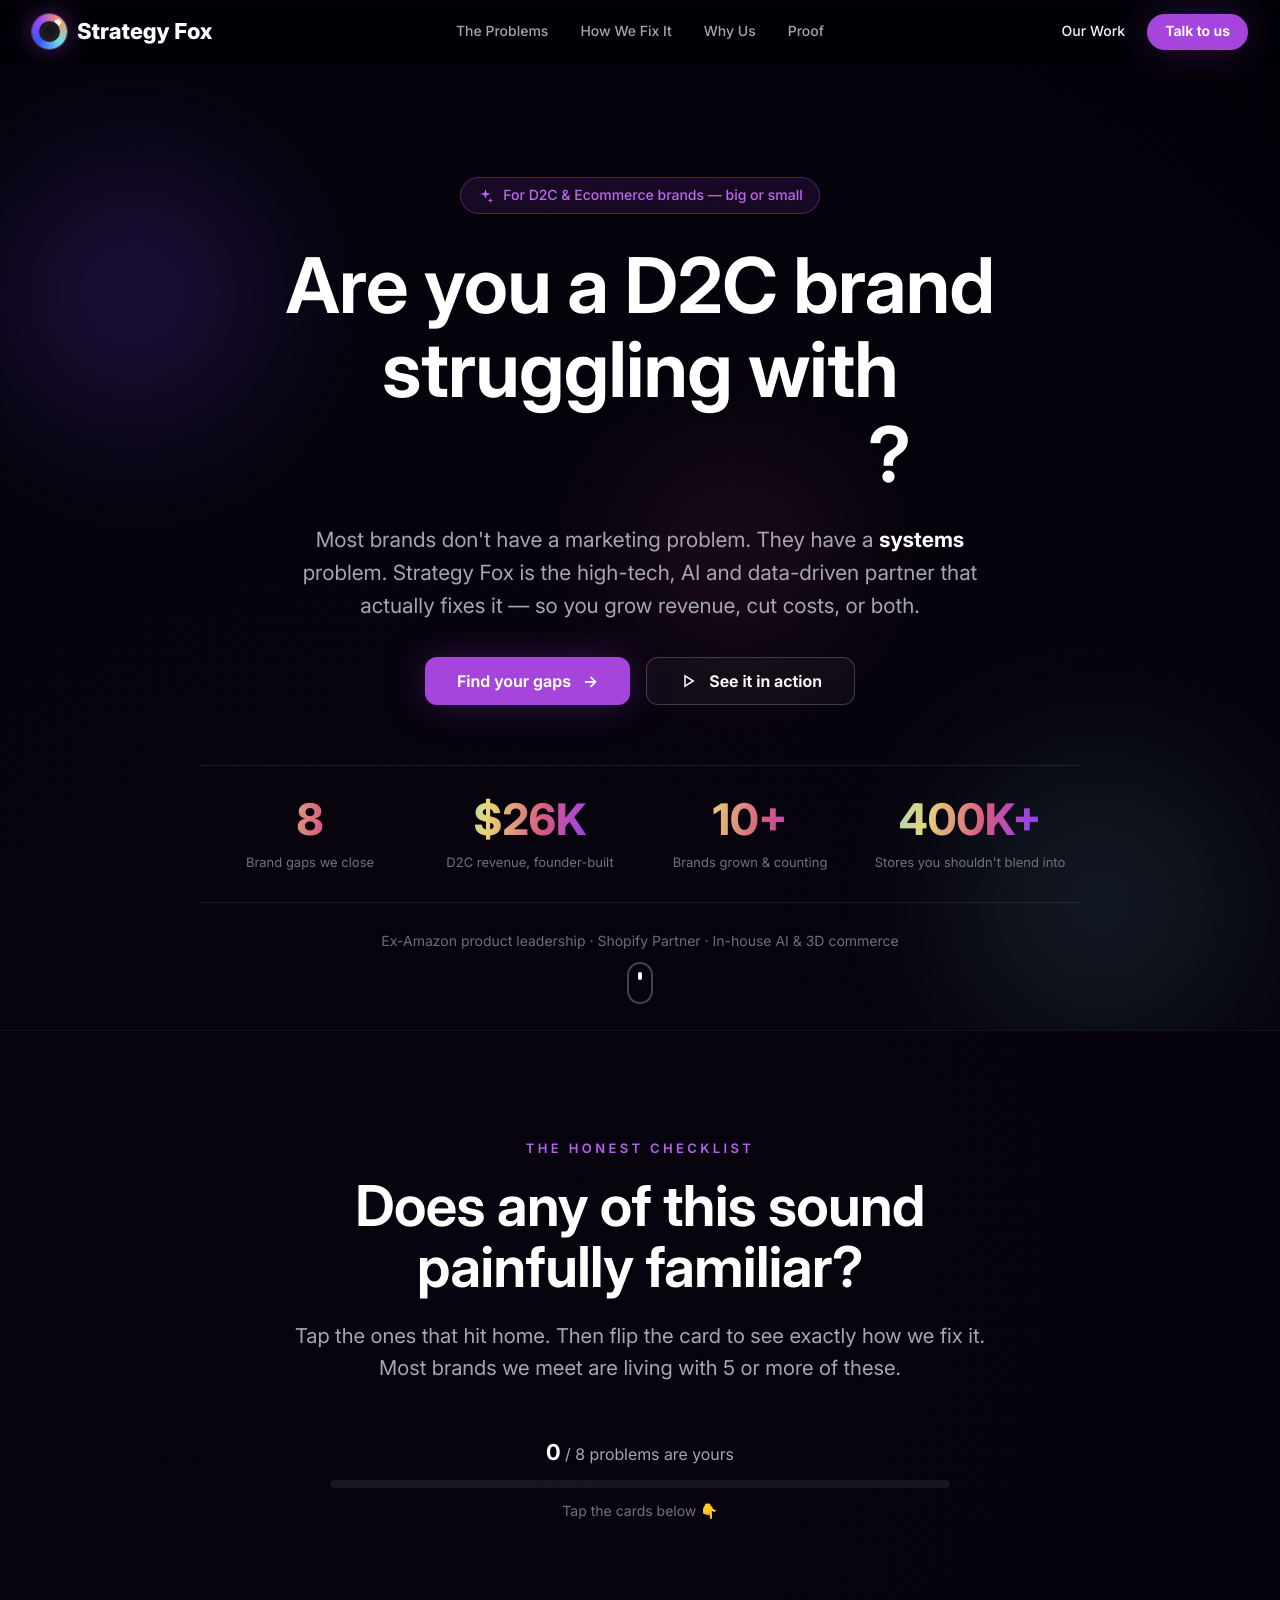
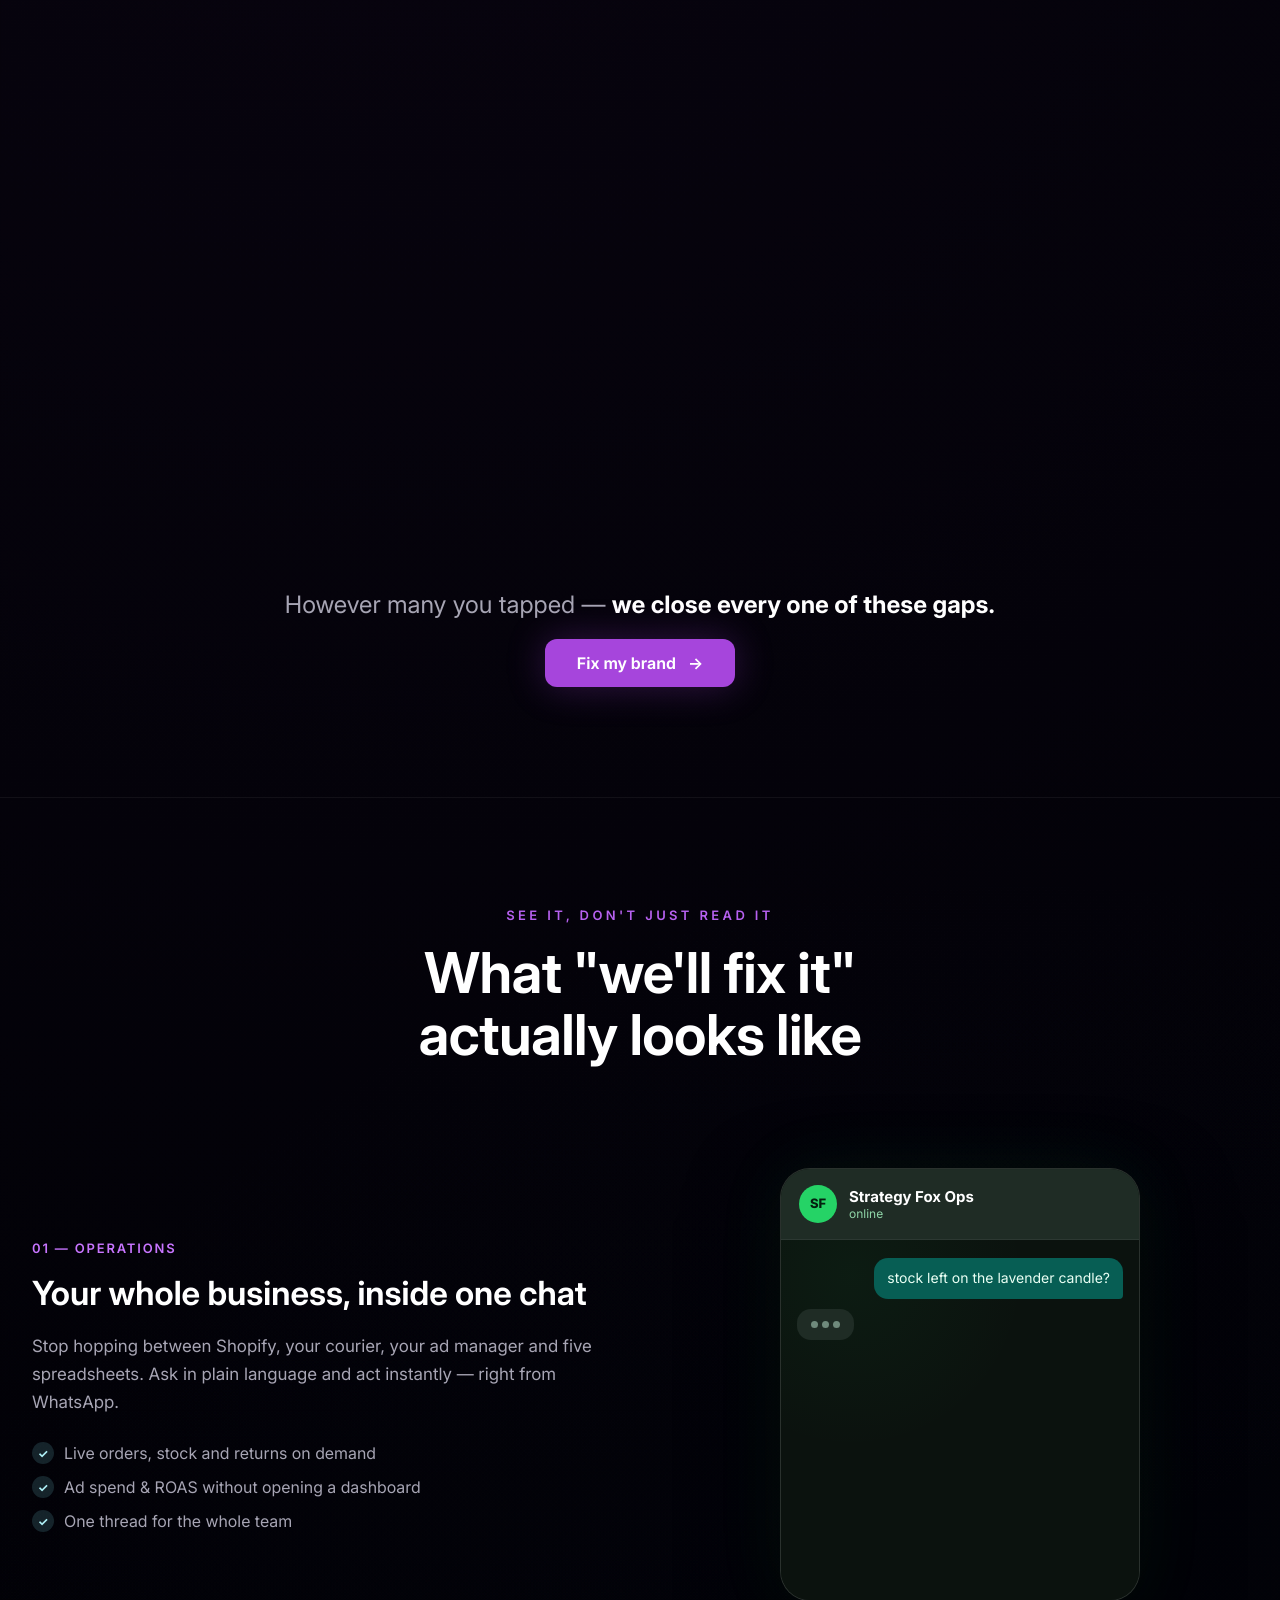
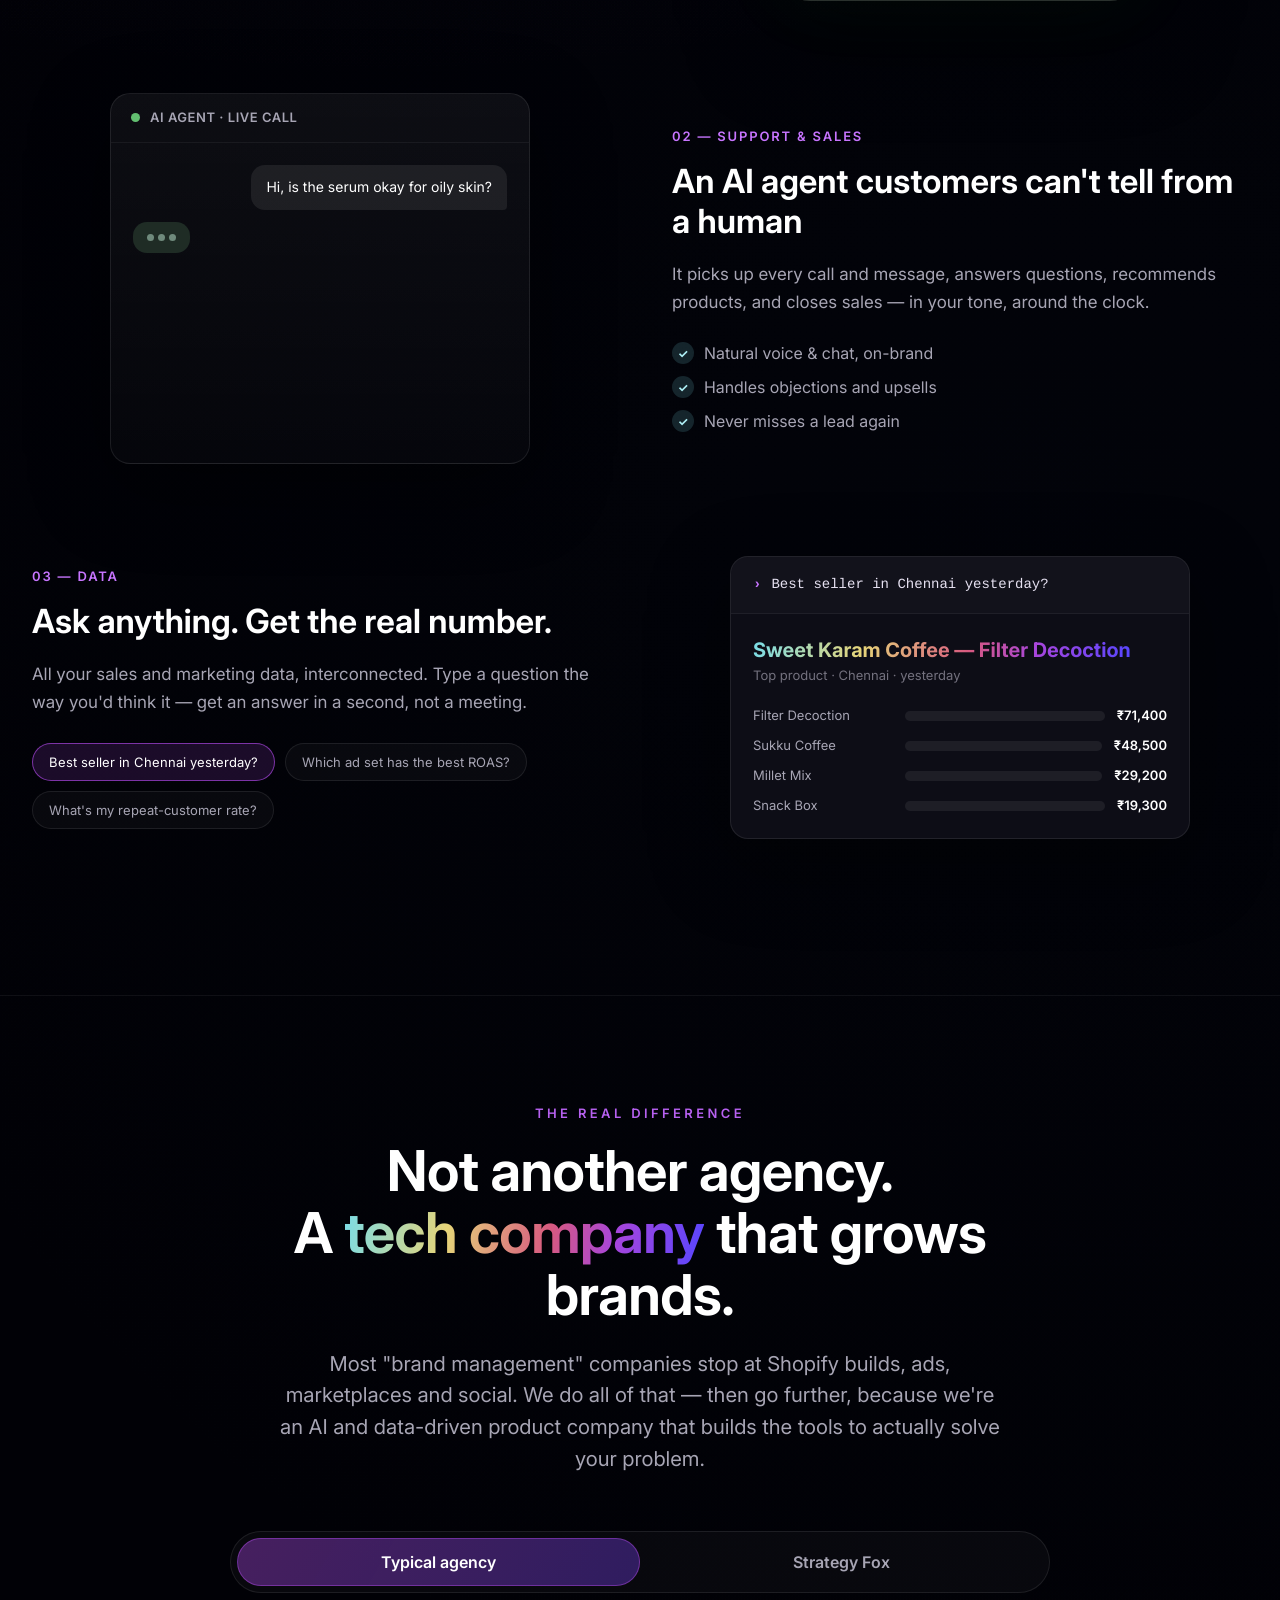
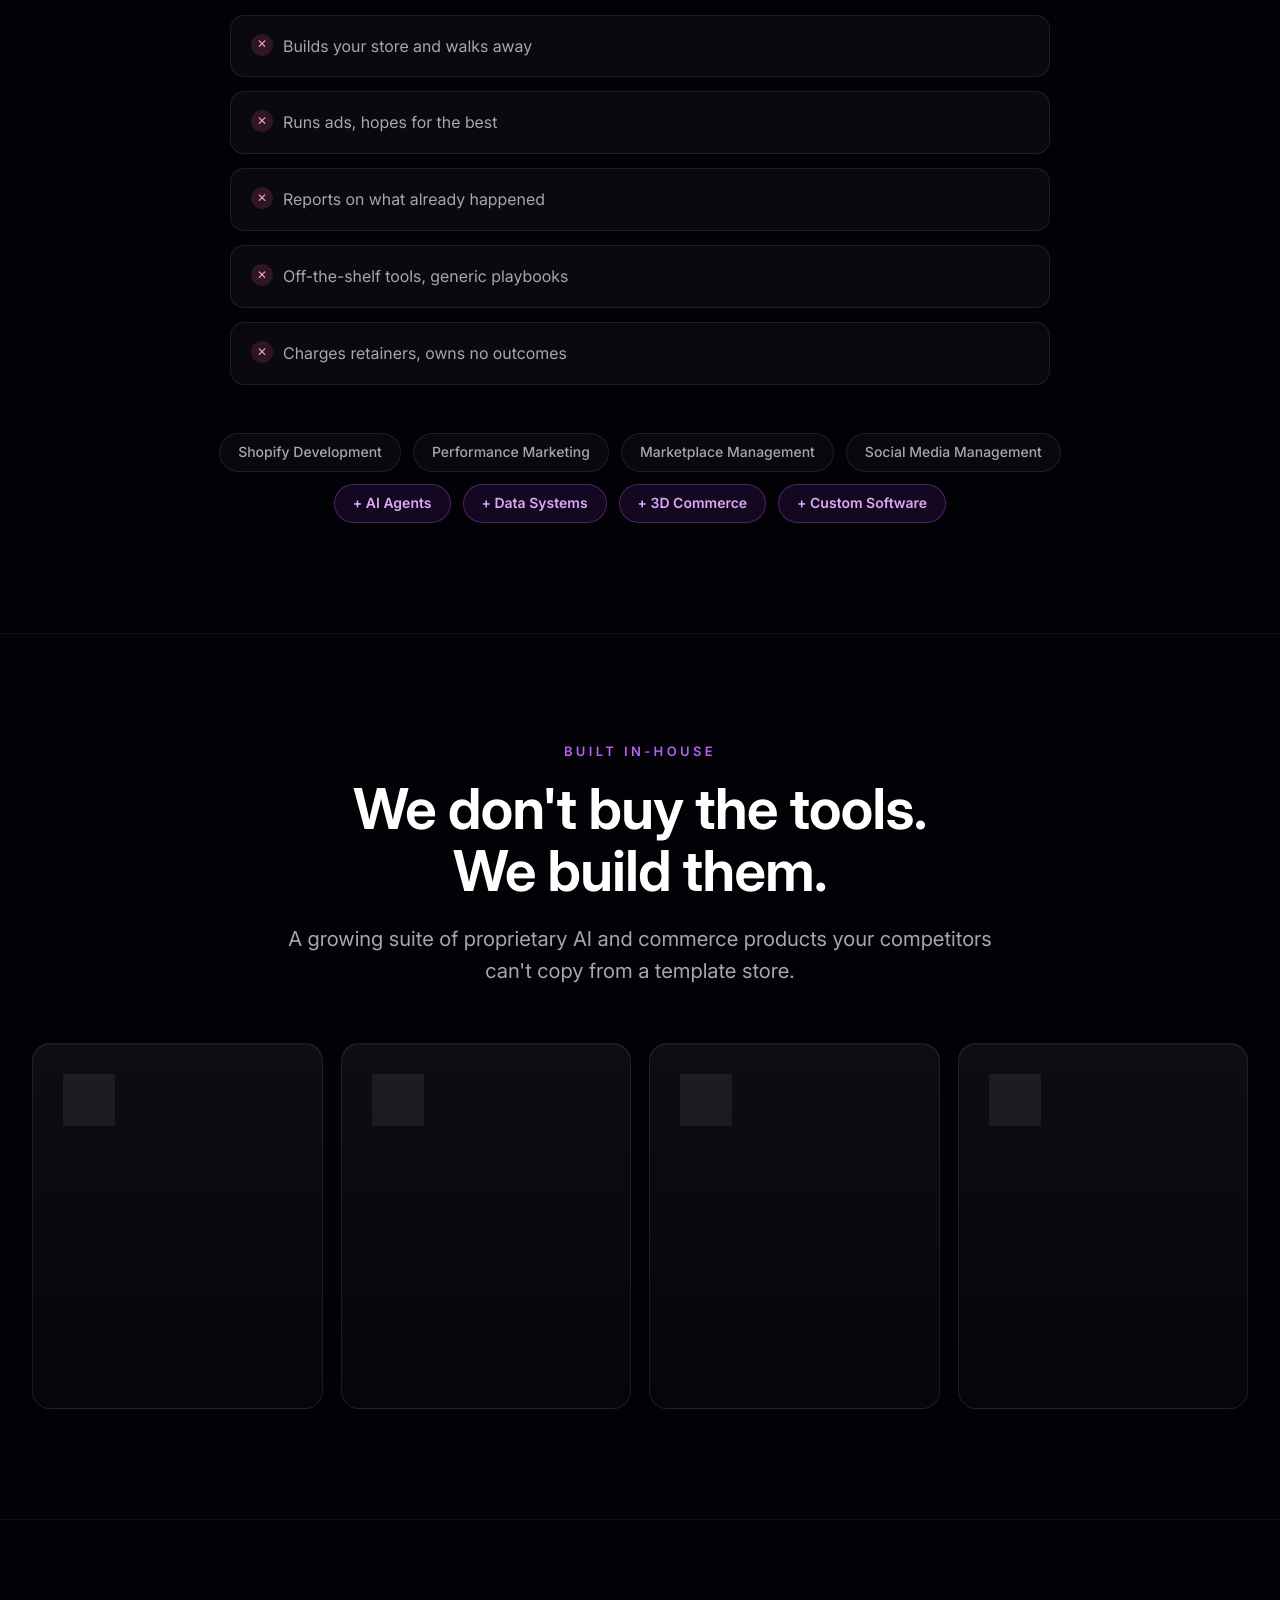
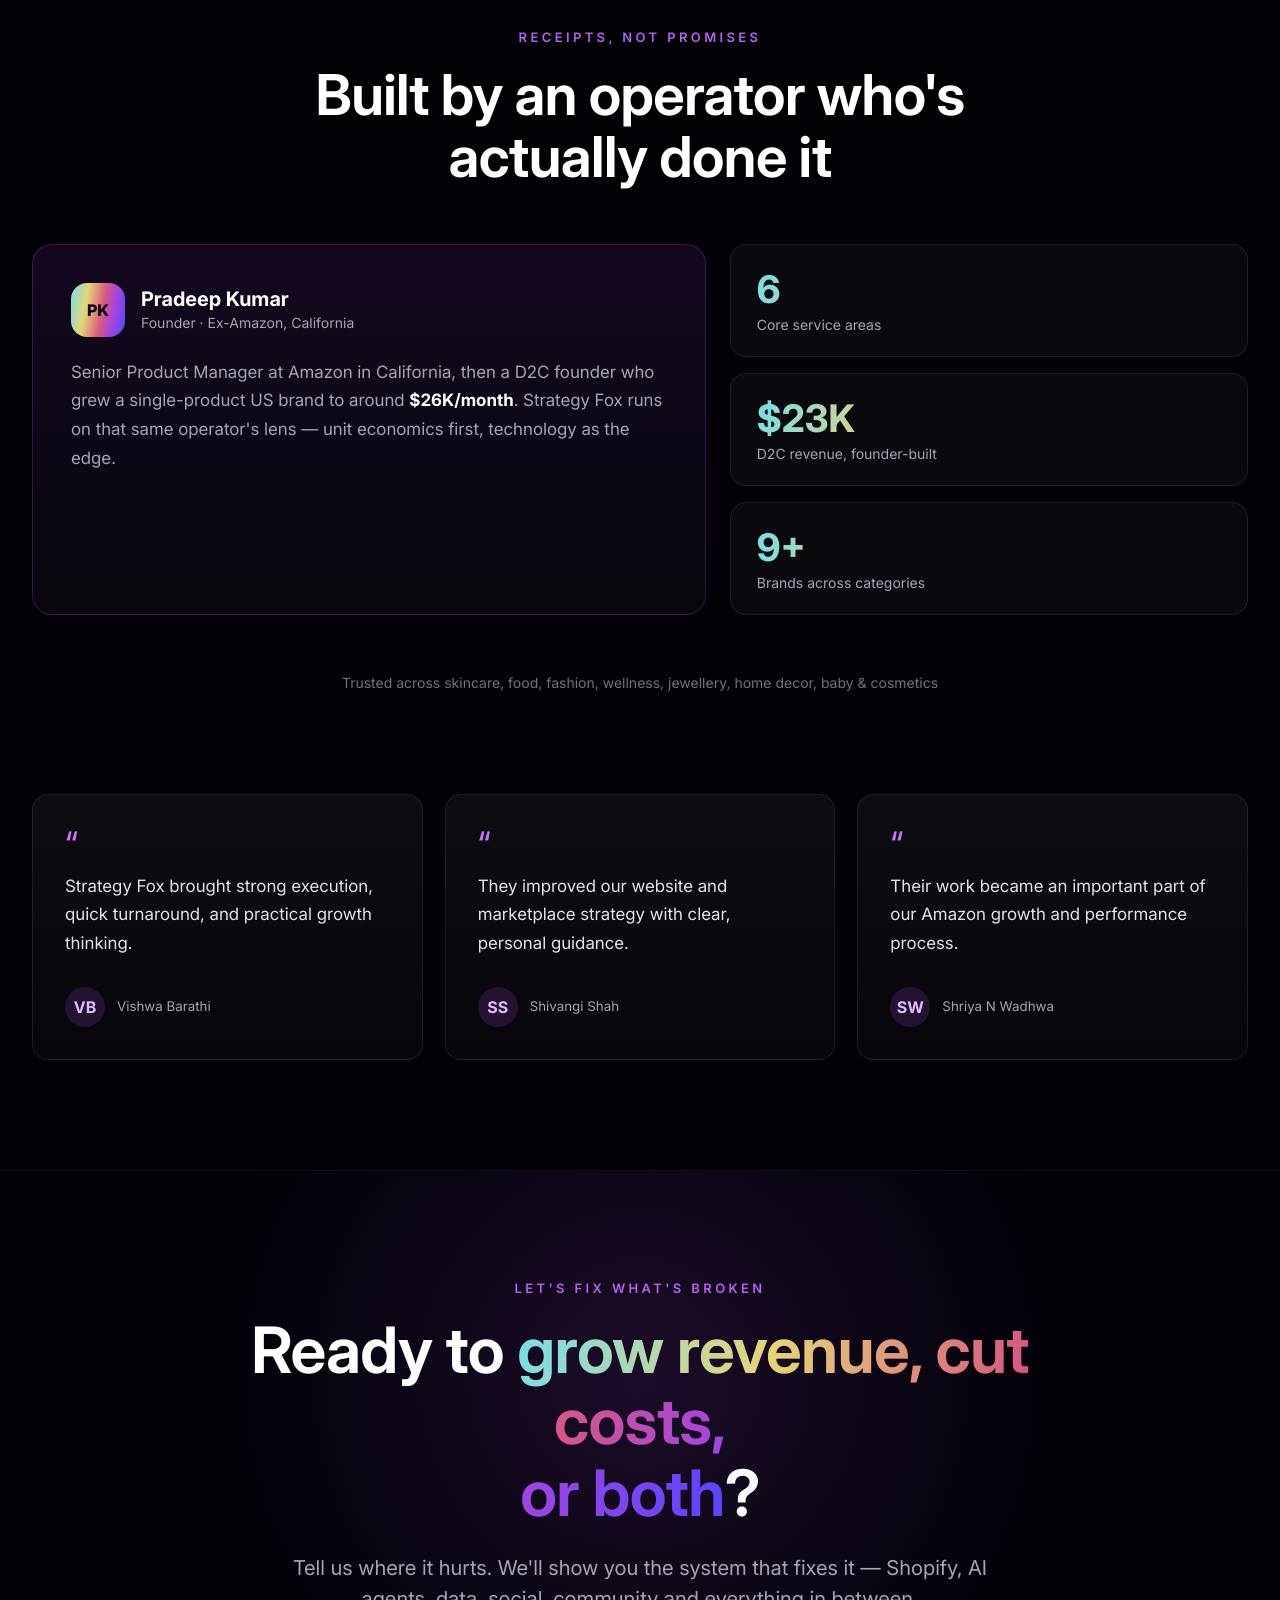
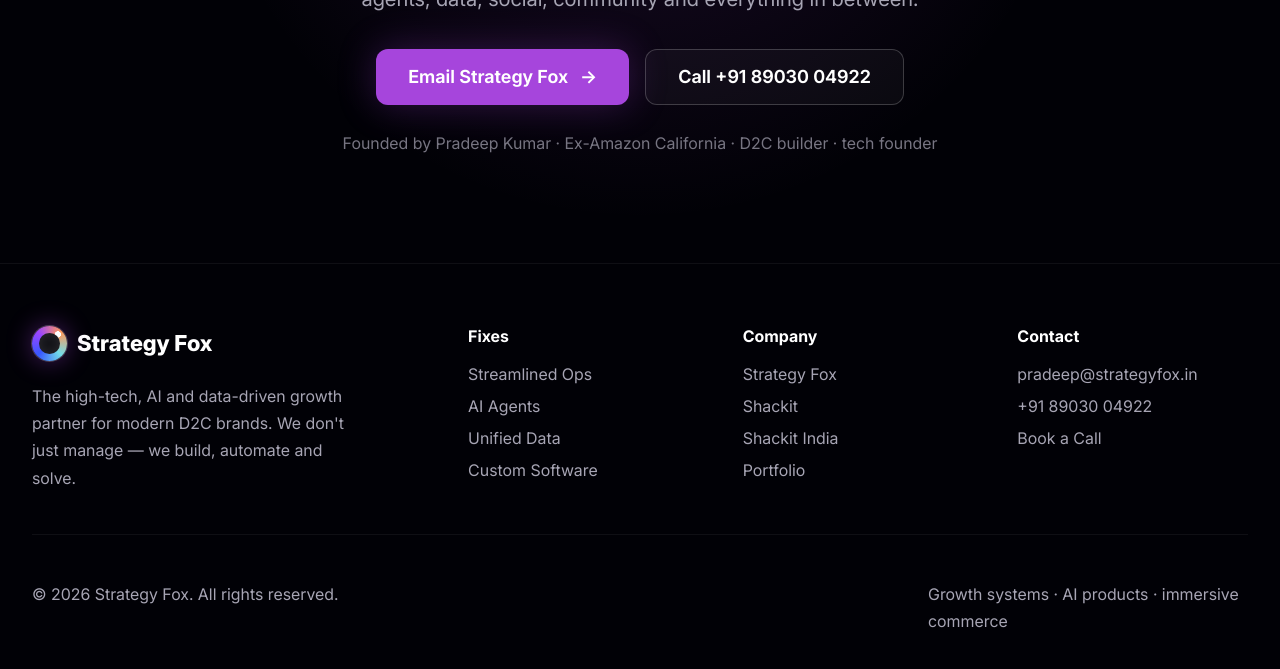
==== index.html @ df56f9f9 "Rebuild site around problem-solution narrative with interactive demos - Hero with rotating pain poin" ====
<!DOCTYPE html>
<html lang="en">
  <head>
    <meta charset="UTF-8" />
    <meta name="viewport" content="width=device-width, initial-scale=1.0" />
    <title>Strategy Fox — We don't just manage brands. We fix what's broken.</title>
    <meta
      name="description"
      content="Strategy Fox is a high-tech, AI and data driven growth partner for D2C brands. We streamline operations, build AI customer agents, unify your data, and turn boring Shopify stores into interactive experiences that grow revenue and cut costs."
    />
    <link rel="preconnect" href="https://fonts.googleapis.com" />
    <link rel="preconnect" href="https://fonts.gstatic.com" crossorigin />
    <link
      href="https://fonts.googleapis.com/css2?family=Inter:wght@400;500;600;700;800;900&display=swap"
      rel="stylesheet"
    />
    <link
      rel="icon"
      href="data:image/svg+xml,%3Csvg xmlns='http://www.w3.org/2000/svg' viewBox='0 0 64 64'%3E%3Cdefs%3E%3ClinearGradient id='g' x1='0' x2='1' y1='1' y2='0'%3E%3Cstop stop-color='%23593dff'/%3E%3Cstop offset='.5' stop-color='%23a645dc'/%3E%3Cstop offset='1' stop-color='%23efc15a'/%3E%3C/linearGradient%3E%3C/defs%3E%3Ccircle cx='32' cy='32' r='28' fill='url(%23g)'/%3E%3Ccircle cx='32' cy='32' r='16' fill='%23010106'/%3E%3C/svg%3E"
    />
    <link rel="stylesheet" href="styles.css" />
  </head>
  <body>
    <div class="cursor_glow" aria-hidden="true"></div>
    <div class="scroll_bar" aria-hidden="true"></div>

    <header class="site_header">
      <div class="nav_shell">
        <a class="brand" href="#top" aria-label="Strategy Fox home">
          <span class="brand_mark"></span>
          <span class="brand_word">Strategy Fox</span>
        </a>
        <nav class="nav_links" aria-label="Primary navigation">
          <a href="#diagnosis">The Problems</a>
          <a href="#demos">How We Fix It</a>
          <a href="#different">Why Us</a>
          <a href="#proof">Proof</a>
        </nav>
        <div class="nav_actions">
          <a class="ghost_link" href="#proof">Our Work</a>
          <a class="pill_btn nav_btn" href="#contact">Talk to us</a>
        </div>
      </div>
    </header>

    <main class="page_grid" id="top">
      <!-- HERO -->
      <section class="hero">
        <div class="hero_orbs" aria-hidden="true">
          <span class="orb orb_a"></span>
          <span class="orb orb_b"></span>
          <span class="orb orb_c"></span>
        </div>
        <div class="container hero_inner">
          <span class="eyebrow reveal">
            <svg viewBox="0 0 24 24" aria-hidden="true"><path d="M12 3l1.5 5.2L19 10l-5.5 1.8L12 17l-1.5-5.2L5 10l5.5-1.8L12 3Zm7 12 .9 3.1L23 19l-3.1.9L19 23l-.9-3.1L15 19l3.1-.9L19 15Z" /></svg>
            For D2C &amp; Ecommerce brands — big or small
          </span>
          <h1 class="reveal">
            Are you a D2C brand<br />struggling with
            <span class="rotator" aria-live="polite"><span class="rotator_word">scattered data</span></span>?
          </h1>
          <p class="hero_text reveal">
            Most brands don't have a marketing problem. They have a <strong>systems</strong> problem.
            Strategy Fox is the high-tech, AI and data-driven partner that actually fixes it —
            so you grow revenue, cut costs, or both.
          </p>
          <div class="button_row reveal">
            <a class="pill_btn" href="#diagnosis">Find your gaps <span aria-hidden="true">→</span></a>
            <a class="outline_btn" href="#demos">
              <svg viewBox="0 0 24 24" aria-hidden="true"><path d="M8 5v14l11-7L8 5Z" /></svg>
              See it in action
            </a>
          </div>
          <div class="hero_stats reveal">
            <div><strong data-count="8" data-suffix="">0</strong><span>Brand gaps we close</span></div>
            <div><strong data-count="26" data-prefix="$" data-suffix="K">0</strong><span>D2C revenue, founder-built</span></div>
            <div><strong data-count="10" data-suffix="+">0</strong><span>Brands grown &amp; counting</span></div>
            <div><strong data-count="400" data-suffix="K+">0</strong><span>Stores you shouldn't blend into</span></div>
          </div>
          <p class="hero_note reveal">Ex-Amazon product leadership · Shopify Partner · In-house AI &amp; 3D commerce</p>
        </div>
        <a class="scroll_hint" href="#diagnosis" aria-label="Scroll to problems">
          <span></span>
        </a>
      </section>

      <!-- DIAGNOSIS / PROBLEM->SOLUTION CARDS -->
      <section class="diagnosis" id="diagnosis">
        <div class="container">
          <div class="section_head">
            <p class="kicker purple reveal">The honest checklist</p>
            <h2 class="reveal">Does any of this sound<br />painfully familiar?</h2>
            <p class="lead narrow reveal">
              Tap the ones that hit home. Then flip the card to see exactly how we fix it.
              Most brands we meet are living with 5 or more of these.
            </p>
          </div>

          <div class="tally reveal" aria-live="polite">
            <span class="tally_count"><b id="tallyNum">0</b> / 8 problems are yours</span>
            <div class="tally_track"><span class="tally_fill" id="tallyFill"></span></div>
            <span class="tally_msg" id="tallyMsg">Tap the cards below 👇</span>
          </div>

          <div class="diag_grid" id="diagGrid">
            <!-- 1 -->
            <article class="flip" data-problem>
              <div class="flip_inner">
                <div class="flip_face flip_front">
                  <span class="diag_icon">◷</span>
                  <span class="diag_tag">Operations</span>
                  <h3>Your business lives in 12 open tabs</h3>
                  <p>Marketing, inventory, shipping, returns, orders, social — every number sits in a different tool and none of them talk.</p>
                  <span class="flip_cue">Tap to see the fix →</span>
                </div>
                <div class="flip_face flip_back">
                  <span class="diag_tag solved">We fix it</span>
                  <h3>Run everything from WhatsApp</h3>
                  <p>We unify your full stack into one command center you can operate from a single chat — orders, stock, refunds, ad spend, all in one thread.</p>
                  <span class="flip_cue back">Flip back ↩</span>
                </div>
              </div>
            </article>
            <!-- 2 -->
            <article class="flip" data-problem>
              <div class="flip_inner">
                <div class="flip_face flip_front">
                  <span class="diag_icon">◇</span>
                  <span class="diag_tag">Support</span>
                  <h3>Nobody's answering your customers</h3>
                  <p>Sales calls go to voicemail. DMs and queries pile up. Every missed reply is a sale walking out the door.</p>
                  <span class="flip_cue">Tap to see the fix →</span>
                </div>
                <div class="flip_face flip_back">
                  <span class="diag_tag solved">We fix it</span>
                  <h3>An AI agent that sounds human</h3>
                  <p>We build a voice + chat agent that handles sales calls and customer queries 24/7 — natural, on-brand, and never asleep.</p>
                  <span class="flip_cue back">Flip back ↩</span>
                </div>
              </div>
            </article>
            <!-- 3 -->
            <article class="flip" data-problem>
              <div class="flip_inner">
                <div class="flip_face flip_front">
                  <span class="diag_icon">⌘</span>
                  <span class="diag_tag">Visibility</span>
                  <h3>Invisible on Google. Invisible on AI.</h3>
                  <p>When customers — or ChatGPT — go looking, your brand simply doesn't come up.</p>
                  <span class="flip_cue">Tap to see the fix →</span>
                </div>
                <div class="flip_face flip_back">
                  <span class="diag_tag solved">We fix it</span>
                  <h3>Found everywhere that matters</h3>
                  <p>We put your brand on Google Search <em>and</em> AI answers (ChatGPT, Gemini, Perplexity) for maximum modern visibility.</p>
                  <span class="flip_cue back">Flip back ↩</span>
                </div>
              </div>
            </article>
            <!-- 4 -->
            <article class="flip" data-problem>
              <div class="flip_inner">
                <div class="flip_face flip_front">
                  <span class="diag_icon">▣</span>
                  <span class="diag_tag">Data</span>
                  <h3>"What sold best in Chennai yesterday?"</h3>
                  <p>If that question makes you open three dashboards and still guess — you're flying blind.</p>
                  <span class="flip_cue">Tap to see the fix →</span>
                </div>
                <div class="flip_face flip_back">
                  <span class="diag_tag solved">We fix it</span>
                  <h3>Every answer, one question away</h3>
                  <p>We interconnect all your sales and marketing data so any number — by city, product, channel, day — is at your fingertips.</p>
                  <span class="flip_cue back">Flip back ↩</span>
                </div>
              </div>
            </article>
            <!-- 5 -->
            <article class="flip" data-problem>
              <div class="flip_inner">
                <div class="flip_face flip_front">
                  <span class="diag_icon">◎</span>
                  <span class="diag_tag">Experience</span>
                  <h3>You look like 400,000+ other stores</h3>
                  <p>Same theme, same boring sections. Nothing makes a visitor stop, play, or remember you.</p>
                  <span class="flip_cue">Tap to see the fix →</span>
                </div>
                <div class="flip_face flip_back">
                  <span class="diag_tag solved">We fix it</span>
                  <h3>A store people actually play with</h3>
                  <p>We add AI agents, free tools, 3D interactive elements and games — experiences that turn browsers into buyers.</p>
                  <span class="flip_cue back">Flip back ↩</span>
                </div>
              </div>
            </article>
            <!-- 6 -->
            <article class="flip" data-problem>
              <div class="flip_inner">
                <div class="flip_face flip_front">
                  <span class="diag_icon">◒</span>
                  <span class="diag_tag">Social</span>
                  <h3>Throwing darts in the dark</h3>
                  <p>Your social posting is inconsistent, reactive, and you can't tell what's actually working.</p>
                  <span class="flip_cue">Tap to see the fix →</span>
                </div>
                <div class="flip_face flip_back">
                  <span class="diag_tag solved">We fix it</span>
                  <h3>A real social engine</h3>
                  <p>Regular campaigns, content, designs and videos — we create, post, and track performance so every effort compounds.</p>
                  <span class="flip_cue back">Flip back ↩</span>
                </div>
              </div>
            </article>
            <!-- 7 -->
            <article class="flip" data-problem>
              <div class="flip_inner">
                <div class="flip_face flip_front">
                  <span class="diag_icon">◈</span>
                  <span class="diag_tag">Founder brand</span>
                  <h3>Nobody knows the face behind it</h3>
                  <p>Great brands have a voice. Yours is silent — and silent founders get forgotten.</p>
                  <span class="flip_cue">Tap to see the fix →</span>
                </div>
                <div class="flip_face flip_back">
                  <span class="diag_tag solved">We fix it</span>
                  <h3>Automated thought leadership</h3>
                  <p>We build your personal brand and automate your LinkedIn presence so you stay top-of-mind without the daily grind.</p>
                  <span class="flip_cue back">Flip back ↩</span>
                </div>
              </div>
            </article>
            <!-- 8 -->
            <article class="flip" data-problem>
              <div class="flip_inner">
                <div class="flip_face flip_front">
                  <span class="diag_icon">✦</span>
                  <span class="diag_tag">Community</span>
                  <h3>No audience that sticks around</h3>
                  <p>You're renting attention from ad platforms. You don't own a community that lasts.</p>
                  <span class="flip_cue">Tap to see the fix →</span>
                </div>
                <div class="flip_face flip_back">
                  <span class="diag_tag solved">We fix it</span>
                  <h3>A community you actually own</h3>
                  <p>We build and run your community across a private portal, Discord, Instagram and WhatsApp channels — your long-term moat.</p>
                  <span class="flip_cue back">Flip back ↩</span>
                </div>
              </div>
            </article>
          </div>

          <div class="diag_cta reveal" id="diagCta">
            <p>However many you tapped — <strong>we close every one of these gaps.</strong></p>
            <a class="pill_btn" href="#contact">Fix my brand <span aria-hidden="true">→</span></a>
          </div>
        </div>
      </section>

      <!-- INTERACTIVE DEMOS -->
      <section class="demos" id="demos">
        <div class="container">
          <div class="section_head">
            <p class="kicker purple reveal">See it, don't just read it</p>
            <h2 class="reveal">What "we'll fix it"<br />actually looks like</h2>
          </div>

          <!-- Demo 1: WhatsApp command center -->
          <div class="demo_row reveal">
            <div class="demo_copy">
              <span class="demo_step">01 — Operations</span>
              <h3>Your whole business, inside one chat</h3>
              <p>Stop hopping between Shopify, your courier, your ad manager and five spreadsheets. Ask in plain language and act instantly — right from WhatsApp.</p>
              <ul class="ticks">
                <li>Live orders, stock and returns on demand</li>
                <li>Ad spend &amp; ROAS without opening a dashboard</li>
                <li>One thread for the whole team</li>
              </ul>
            </div>
            <div class="demo_visual">
              <div class="phone" data-chat="whatsapp">
                <div class="phone_top"><span class="phone_avatar">SF</span><div><b>Strategy Fox Ops</b><small>online</small></div></div>
                <div class="phone_body" id="waBody"></div>
              </div>
            </div>
          </div>

          <!-- Demo 2: AI agent -->
          <div class="demo_row reverse reveal">
            <div class="demo_copy">
              <span class="demo_step">02 — Support &amp; Sales</span>
              <h3>An AI agent customers can't tell from a human</h3>
              <p>It picks up every call and message, answers questions, recommends products, and closes sales — in your tone, around the clock.</p>
              <ul class="ticks">
                <li>Natural voice &amp; chat, on-brand</li>
                <li>Handles objections and upsells</li>
                <li>Never misses a lead again</li>
              </ul>
            </div>
            <div class="demo_visual">
              <div class="chat_card" data-chat="agent">
                <div class="chat_head"><span class="dot live"></span> AI Agent · live call</div>
                <div class="chat_body" id="agentBody"></div>
              </div>
            </div>
          </div>

          <!-- Demo 3: Data query -->
          <div class="demo_row reveal">
            <div class="demo_copy">
              <span class="demo_step">03 — Data</span>
              <h3>Ask anything. Get the real number.</h3>
              <p>All your sales and marketing data, interconnected. Type a question the way you'd think it — get an answer in a second, not a meeting.</p>
              <div class="query_pills">
                <button class="qpill active" data-q="0">Best seller in Chennai yesterday?</button>
                <button class="qpill" data-q="1">Which ad set has the best ROAS?</button>
                <button class="qpill" data-q="2">What's my repeat-customer rate?</button>
              </div>
            </div>
            <div class="demo_visual">
              <div class="data_card">
                <div class="data_prompt"><span class="data_caret">›</span> <span id="dataQ">Best seller in Chennai yesterday?</span></div>
                <div class="data_answer" id="dataA"></div>
              </div>
            </div>
          </div>
        </div>
      </section>

      <!-- WHY DIFFERENT -->
      <section class="different" id="different">
        <div class="container">
          <div class="section_head">
            <p class="kicker purple reveal">The real difference</p>
            <h2 class="reveal">Not another agency.<br />A <span>tech company</span> that grows brands.</h2>
            <p class="lead narrow reveal">
              Most "brand management" companies stop at Shopify builds, ads, marketplaces and social.
              We do all of that — then go further, because we're an AI and data-driven product company
              that builds the tools to actually solve your problem.
            </p>
          </div>

          <div class="toggle_compare reveal">
            <div class="toggle_head">
              <button class="tg active" data-side="them">Typical agency</button>
              <button class="tg" data-side="us">Strategy Fox</button>
              <span class="tg_slider" aria-hidden="true"></span>
            </div>
            <div class="toggle_body">
              <div class="toggle_panel active" data-panel="them">
                <ul>
                  <li>Builds your store and walks away</li>
                  <li>Runs ads, hopes for the best</li>
                  <li>Reports on what already happened</li>
                  <li>Off-the-shelf tools, generic playbooks</li>
                  <li>Charges retainers, owns no outcomes</li>
                </ul>
              </div>
              <div class="toggle_panel" data-panel="us">
                <ul>
                  <li>Builds the store <strong>and</strong> the AI agents, tools, 3D and data behind it</li>
                  <li>Runs growth as a connected system, not isolated tactics</li>
                  <li>Tells you what to do next, with data at your fingertips</li>
                  <li>Builds custom software when off-the-shelf won't cut it</li>
                  <li>Optimises for one thing: more revenue, less cost, or both</li>
                </ul>
              </div>
            </div>
          </div>

          <div class="capability_row reveal">
            <span>Shopify Development</span>
            <span>Performance Marketing</span>
            <span>Marketplace Management</span>
            <span>Social Media Management</span>
            <span class="cap_plus">+ AI Agents</span>
            <span class="cap_plus">+ Data Systems</span>
            <span class="cap_plus">+ 3D Commerce</span>
            <span class="cap_plus">+ Custom Software</span>
          </div>
        </div>
      </section>

      <!-- PRODUCTS -->
      <section class="products">
        <div class="container">
          <div class="section_head">
            <p class="kicker purple reveal">Built in-house</p>
            <h2 class="reveal">We don't buy the tools.<br />We build them.</h2>
            <p class="lead narrow reveal">A growing suite of proprietary AI and commerce products your competitors can't copy from a template store.</p>
          </div>
          <div class="product_grid">
            <a class="product_tile reveal tilt" href="#contact"><i>DX</i><h3>DraftedX</h3><small>3D product customiser</small><p>A web design studio with drawing, text and image tools, real-time 3D preview, print-ready export and Shopify integration.</p><span>Explore →</span></a>
            <a class="product_tile reveal tilt" href="#contact"><i>CX</i><h3>CampaignX</h3><small>AI outreach engine</small><p>Market discovery, email extraction, AI brand insights, bulk campaigns and a multi-campaign analytics dashboard.</p><span>Explore →</span></a>
            <a class="product_tile reveal tilt" href="#contact"><i>SX</i><h3>SimulatorX</h3><small>AI room preview</small><p>Maps products onto walls, floors and furniture in customer photos with accurate scale, perspective and variations.</p><span>Explore →</span></a>
            <a class="product_tile reveal tilt" href="https://www.shackit.com/"><i>XR</i><h3>Delta XR · Shackit</h3><small>Immersive commerce</small><p>3D stores, AR try-on, virtual showrooms and digital twins — the Shopify for immersive commerce.</p><span>Explore →</span></a>
          </div>
        </div>
      </section>

      <!-- PROOF -->
      <section class="proof" id="proof">
        <div class="container">
          <div class="section_head">
            <p class="kicker purple reveal">Receipts, not promises</p>
            <h2 class="reveal">Built by an operator who's<br />actually done it</h2>
          </div>

          <div class="founder reveal">
            <div class="founder_card">
              <div class="founder_top"><span class="founder_badge">PK</span><div><b>Pradeep Kumar</b><small>Founder · Ex-Amazon, California</small></div></div>
              <p>Senior Product Manager at Amazon in California, then a D2C founder who grew a single-product US brand to around <strong>$26K/month</strong>. Strategy Fox runs on that same operator's lens — unit economics first, technology as the edge.</p>
            </div>
            <div class="founder_stats">
              <article><strong data-count="7" data-suffix="">0</strong><span>Core service areas</span></article>
              <article><strong data-count="26" data-prefix="$" data-suffix="K">0</strong><span>D2C revenue, founder-built</span></article>
              <article><strong data-count="10" data-suffix="+">0</strong><span>Brands across categories</span></article>
            </div>
          </div>

          <p class="marquee_label reveal">Trusted across skincare, food, fashion, wellness, jewellery, home decor, baby &amp; cosmetics</p>
          <div class="marquee reveal">
            <div class="marquee_track">
              <span>Put Chi</span><span>Zama</span><span>Disguise</span><span>Magizham</span><span>Sweet Karam Coffee</span><span>Bloom Buddy</span><span>The Yellow Dwelling</span><span>Body Lavish</span><span>Fame Bazaar</span><span>True Diamond</span>
              <span>Put Chi</span><span>Zama</span><span>Disguise</span><span>Magizham</span><span>Sweet Karam Coffee</span><span>Bloom Buddy</span><span>The Yellow Dwelling</span><span>Body Lavish</span><span>Fame Bazaar</span><span>True Diamond</span>
            </div>
          </div>

          <div class="quote_grid">
            <article class="reveal"><span>“</span><p>Strategy Fox brought strong execution, quick turnaround, and practical growth thinking.</p><div><b>VB</b><small>Vishwa Barathi</small></div></article>
            <article class="reveal"><span>“</span><p>They improved our website and marketplace strategy with clear, personal guidance.</p><div><b>SS</b><small>Shivangi Shah</small></div></article>
            <article class="reveal"><span>“</span><p>Their work became an important part of our Amazon growth and performance process.</p><div><b>SW</b><small>Shriya N Wadhwa</small></div></article>
          </div>
        </div>
      </section>

      <!-- FINAL CTA -->
      <section class="final_cta" id="contact">
        <div class="container center">
          <p class="kicker purple reveal">Let's fix what's broken</p>
          <h2 class="reveal">Ready to <span>grow revenue, cut costs,<br />or both</span>?</h2>
          <p class="lead narrow reveal">Tell us where it hurts. We'll show you the system that fixes it — Shopify, AI agents, data, social, community and everything in between.</p>
          <div class="button_row centered reveal">
            <a class="pill_btn large" href="mailto:pradeep@strategyfox.in">Email Strategy Fox <span aria-hidden="true">→</span></a>
            <a class="outline_btn large" href="tel:+918903004922">Call +91 89030 04922</a>
          </div>
          <p class="fine_print reveal">Founded by Pradeep Kumar · Ex-Amazon California · D2C builder · tech founder</p>
        </div>
      </section>
    </main>

    <footer class="site_footer">
      <div class="container footer_grid">
        <div>
          <a class="brand" href="#top"><span class="brand_mark"></span><span class="brand_word">Strategy Fox</span></a>
          <p>The high-tech, AI and data-driven growth partner for modern D2C brands. We don't just manage — we build, automate and solve.</p>
        </div>
        <div><h4>Fixes</h4><a href="#diagnosis">Streamlined Ops</a><a href="#demos">AI Agents</a><a href="#demos">Unified Data</a><a href="#different">Custom Software</a></div>
        <div><h4>Company</h4><a href="https://www.strategyfox.in/">Strategy Fox</a><a href="https://www.shackit.com/">Shackit</a><a href="https://shackit.in/">Shackit India</a><a href="https://linktr.ee/strategyfox.in">Portfolio</a></div>
        <div><h4>Contact</h4><a href="mailto:pradeep@strategyfox.in">pradeep@strategyfox.in</a><a href="tel:+918903004922">+91 89030 04922</a><a href="#contact">Book a Call</a></div>
      </div>
      <div class="container footer_bottom">
        <p>© 2026 Strategy Fox. All rights reserved.</p>
        <p>Growth systems · AI products · immersive commerce</p>
      </div>
    </footer>

    <script src="script.js"></script>
  </body>
</html>
---- styles.css ----
:root {
  --bg: #010106;
  --panel: rgba(255, 255, 255, 0.035);
  --panel_strong: rgba(255, 255, 255, 0.06);
  --line: rgba(255, 255, 255, 0.085);
  --line_soft: rgba(255, 255, 255, 0.055);
  --text: #ffffff;
  --muted: #a7a5b4;
  --quiet: #73717e;
  --purple: #a645dc;
  --purple_two: #7c45ff;
  --cyan: #7edce5;
  --gold: #eec45e;
  --rose: #d75683;
  --grad: linear-gradient(100deg, #79dce8 0%, #e6d479 29%, #d75980 57%, #a645dc 75%, #5746ff 100%);
}

* {
  box-sizing: border-box;
}

html {
  scroll-behavior: smooth;
}

body {
  margin: 0;
  background: var(--bg);
  color: var(--text);
  font-family: Inter, ui-sans-serif, system-ui, -apple-system, BlinkMacSystemFont, "Segoe UI", sans-serif;
  font-weight: 400;
  letter-spacing: 0;
  -webkit-font-smoothing: antialiased;
  text-rendering: geometricPrecision;
  overflow-x: hidden;
}

a {
  color: inherit;
  text-decoration: none;
}

p, h1, h2, h3, h4 {
  margin: 0;
}

strong {
  color: #fff;
  font-weight: 700;
}

/* cursor glow + scroll progress */
.cursor_glow {
  position: fixed;
  top: 0;
  left: 0;
  width: 480px;
  height: 480px;
  margin: -240px 0 0 -240px;
  border-radius: 999px;
  background: radial-gradient(circle, rgba(166, 69, 220, 0.13), transparent 62%);
  pointer-events: none;
  z-index: 1;
  transition: opacity 0.4s ease;
  opacity: 0;
  will-change: transform;
}

.scroll_bar {
  position: fixed;
  top: 0;
  left: 0;
  height: 3px;
  width: 0%;
  z-index: 80;
  background: var(--grad);
  box-shadow: 0 0 14px rgba(166, 69, 220, 0.6);
}

.page_grid {
  position: relative;
  z-index: 2;
  background:
    linear-gradient(rgba(255,255,255,0.01) 0.5px, transparent 0.5px),
    linear-gradient(90deg, rgba(255,255,255,0.01) 0.5px, transparent 0.5px),
    radial-gradient(circle at 30% 15%, rgba(166, 69, 220, 0.045), transparent 30%),
    radial-gradient(circle at 80% 45%, rgba(30, 70, 110, 0.035), transparent 28%),
    var(--bg);
  background-size: 96px 96px, 96px 96px, auto, auto, auto;
}

.container,
.nav_shell {
  width: min(1264px, calc(100% - 64px));
  margin: 0 auto;
}

/* header */
.site_header {
  position: fixed;
  inset: 0 0 auto;
  z-index: 60;
  height: 64px;
  display: flex;
  align-items: center;
  background: rgba(1, 1, 6, 0.7);
  border-bottom: 1px solid transparent;
  backdrop-filter: blur(18px);
  transition: background 0.3s ease, border-color 0.3s ease;
}

.site_header.scrolled {
  background: rgba(1, 1, 6, 0.9);
  border-bottom-color: var(--line_soft);
}

.nav_shell {
  display: grid;
  grid-template-columns: 1fr auto 1fr;
  align-items: center;
}

.brand {
  display: inline-flex;
  align-items: center;
  gap: 10px;
  font-size: 22px;
  font-weight: 800;
  line-height: 1;
}

.brand_mark {
  position: relative;
  width: 35px;
  height: 35px;
  display: inline-block;
  border-radius: 999px;
  background:
    radial-gradient(circle at 74% 24%, #fff 0 8%, transparent 9%),
    conic-gradient(from 225deg, #3858ff, #9b45ff, #ff995c, #72dce8, #3858ff);
  box-shadow: 0 0 0 1px rgba(255,255,255,0.22), 0 0 26px rgba(166,69,220,0.45);
  animation: spinmark 14s linear infinite;
}

@keyframes spinmark {
  to { transform: rotate(360deg); }
}

.brand_mark::after {
  content: "";
  position: absolute;
  inset: 7px;
  border-radius: inherit;
  background: #010106;
  box-shadow: inset 0 0 16px rgba(255,255,255,0.2);
}

.nav_links {
  display: flex;
  align-items: center;
  gap: 32px;
  color: #a6a4b0;
  font-size: 14px;
  font-weight: 500;
}

.nav_links a {
  position: relative;
  transition: color 0.2s ease;
}

.nav_links a::after {
  content: "";
  position: absolute;
  left: 0;
  bottom: -6px;
  width: 0;
  height: 2px;
  border-radius: 2px;
  background: var(--grad);
  transition: width 0.25s ease;
}

.nav_links a:hover {
  color: #fff;
}

.nav_links a:hover::after {
  width: 100%;
}

.nav_actions {
  display: flex;
  align-items: center;
  justify-content: flex-end;
  gap: 22px;
  color: #f6f3fb;
  font-size: 14px;
  font-weight: 500;
}

/* buttons */
.pill_btn,
.outline_btn {
  min-height: 48px;
  display: inline-flex;
  align-items: center;
  justify-content: center;
  gap: 12px;
  border-radius: 12px;
  padding: 0 32px;
  font-weight: 650;
  color: #fff;
  cursor: pointer;
  transition: transform 0.18s ease, box-shadow 0.25s ease, background 0.25s ease;
}

.pill_btn {
  background: var(--purple);
  box-shadow: 0 0 38px rgba(166,69,220,0.28);
}

.pill_btn:hover {
  transform: translateY(-2px);
  box-shadow: 0 8px 46px rgba(166,69,220,0.5);
}

.nav_btn {
  min-height: 36px;
  border-radius: 999px;
  padding: 0 18px;
}

.outline_btn {
  border: 1px solid rgba(255,255,255,0.2);
  background: rgba(255,255,255,0.035);
}

.outline_btn:hover {
  transform: translateY(-2px);
  border-color: rgba(255,255,255,0.4);
  background: rgba(255,255,255,0.07);
}

.outline_btn svg {
  width: 18px;
  height: 18px;
  fill: none;
  stroke: currentColor;
  stroke-width: 2;
}

/* reveal animation */
.reveal {
  opacity: 0;
  transform: translateY(28px);
  transition: opacity 0.7s cubic-bezier(0.2, 0.7, 0.2, 1), transform 0.7s cubic-bezier(0.2, 0.7, 0.2, 1);
}

.reveal.in {
  opacity: 1;
  transform: none;
}

/* HERO */
.hero {
  position: relative;
  min-height: 100vh;
  display: flex;
  align-items: center;
  padding: 64px 0 0;
  overflow: hidden;
}

.hero_orbs {
  position: absolute;
  inset: 0;
  pointer-events: none;
}

.orb {
  position: absolute;
  border-radius: 999px;
  filter: blur(60px);
  opacity: 0.5;
}

.orb_a {
  top: 8%;
  left: -6%;
  width: 420px;
  height: 420px;
  background: radial-gradient(circle, rgba(124, 69, 255, 0.5), transparent 70%);
  animation: float1 16s ease-in-out infinite;
}

.orb_b {
  bottom: -10%;
  right: -4%;
  width: 460px;
  height: 460px;
  background: radial-gradient(circle, rgba(126, 220, 229, 0.28), transparent 70%);
  animation: float2 20s ease-in-out infinite;
}

.orb_c {
  top: 38%;
  right: 30%;
  width: 320px;
  height: 320px;
  background: radial-gradient(circle, rgba(215, 86, 131, 0.3), transparent 70%);
  animation: float1 24s ease-in-out infinite reverse;
}

@keyframes float1 {
  0%, 100% { transform: translate(0, 0); }
  50% { transform: translate(40px, -36px); }
}

@keyframes float2 {
  0%, 100% { transform: translate(0, 0); }
  50% { transform: translate(-50px, 30px); }
}

.hero_inner {
  position: relative;
  z-index: 3;
  text-align: center;
  padding: 112px 0 80px;
}

.eyebrow {
  display: inline-flex;
  align-items: center;
  gap: 9px;
  padding: 9px 16px;
  border: 1px solid rgba(166,69,220,0.38);
  border-radius: 999px;
  background: rgba(166,69,220,0.12);
  color: #bf69ee;
  font-size: 14px;
  font-weight: 500;
}

.eyebrow svg {
  width: 17px;
  height: 17px;
  fill: currentColor;
}

h1, h2 {
  font-weight: 650;
  letter-spacing: -0.01em;
  line-height: 1.1;
  overflow-wrap: break-word;
}

h1 {
  margin: 30px auto 0;
  max-width: 980px;
  font-size: clamp(44px, 6vw, 86px);
}

h1 span,
h2 span,
.gradtext {
  color: transparent;
  background: var(--grad);
  -webkit-background-clip: text;
  background-clip: text;
}

/* rotator */
.rotator {
  display: inline-block;
  position: relative;
  min-width: 0.5em;
}

.rotator_word {
  color: transparent;
  background: var(--grad);
  -webkit-background-clip: text;
  background-clip: text;
  display: inline-block;
  animation: rotin 0.5s ease;
}

.rotator_word.out {
  animation: rotout 0.35s ease forwards;
}

@keyframes rotin {
  from { opacity: 0; transform: translateY(14px); }
  to { opacity: 1; transform: none; }
}

@keyframes rotout {
  to { opacity: 0; transform: translateY(-14px); }
}

.hero_text {
  max-width: 720px;
  margin: 28px auto 0;
  color: var(--muted);
  font-size: clamp(17px, 1.7vw, 21px);
  line-height: 1.55;
}

.button_row {
  display: flex;
  flex-wrap: wrap;
  gap: 16px;
  margin-top: 34px;
}

.centered,
.button_row.centered {
  justify-content: center;
}

.hero_inner .button_row {
  justify-content: center;
}

.hero_stats {
  display: grid;
  grid-template-columns: repeat(4, 1fr);
  gap: 24px;
  max-width: 880px;
  margin: 60px auto 0;
  padding: 28px 12px;
  border-top: 1px solid var(--line);
  border-bottom: 1px solid var(--line);
}

.hero_stats strong {
  display: block;
  font-size: clamp(30px, 3.4vw, 44px);
  font-weight: 760;
  background: var(--grad);
  -webkit-background-clip: text;
  background-clip: text;
  color: transparent;
}

.hero_stats span {
  display: block;
  margin-top: 8px;
  color: var(--quiet);
  font-size: 13px;
  line-height: 1.5;
}

.hero_note {
  margin-top: 30px;
  color: #6f6d79;
  font-size: 14px;
}

.scroll_hint {
  position: absolute;
  left: 50%;
  bottom: 26px;
  transform: translateX(-50%);
  width: 26px;
  height: 42px;
  border: 2px solid rgba(255,255,255,0.25);
  border-radius: 999px;
  z-index: 3;
}

.scroll_hint span {
  position: absolute;
  left: 50%;
  top: 8px;
  width: 4px;
  height: 8px;
  margin-left: -2px;
  border-radius: 4px;
  background: #fff;
  animation: wheel 1.6s ease-in-out infinite;
}

@keyframes wheel {
  0% { opacity: 0; transform: translateY(0); }
  40% { opacity: 1; }
  100% { opacity: 0; transform: translateY(14px); }
}

/* section shells */
section {
  border-top: 1px solid var(--line_soft);
}

.diagnosis,
.demos,
.different,
.products,
.proof,
.final_cta {
  padding: 110px 0;
}

.section_head {
  max-width: 820px;
  margin: 0 auto 56px;
  text-align: center;
}

.kicker {
  margin-bottom: 18px;
  color: #777582;
  font-size: 13px;
  font-weight: 600;
  letter-spacing: 0.26em;
  text-transform: uppercase;
}

.purple {
  color: #b761f0;
}

h2 {
  font-size: clamp(36px, 4.4vw, 60px);
}

.lead {
  margin-top: 22px;
  color: var(--muted);
  font-size: clamp(16px, 1.6vw, 21px);
  line-height: 1.55;
}

.lead.narrow,
.narrow {
  max-width: 720px;
  margin-left: auto;
  margin-right: auto;
}

/* TALLY */
.tally {
  max-width: 620px;
  margin: 0 auto 44px;
  text-align: center;
}

.tally_count {
  font-size: 16px;
  color: var(--muted);
}

.tally_count b {
  font-size: 22px;
  color: #fff;
}

.tally_track {
  position: relative;
  height: 8px;
  margin: 14px 0 12px;
  border-radius: 999px;
  background: rgba(255,255,255,0.07);
  overflow: hidden;
}

.tally_fill {
  position: absolute;
  inset: 0 auto 0 0;
  width: 0%;
  border-radius: 999px;
  background: var(--grad);
  transition: width 0.5s cubic-bezier(0.2, 0.7, 0.2, 1);
}

.tally_msg {
  color: var(--quiet);
  font-size: 14px;
  transition: color 0.3s ease;
}

/* DIAGNOSIS GRID */
.diag_grid {
  display: grid;
  grid-template-columns: repeat(4, 1fr);
  gap: 18px;
}

.flip {
  height: 280px;
  perspective: 1400px;
  cursor: pointer;
}

.flip_inner {
  position: relative;
  width: 100%;
  height: 100%;
  transition: transform 0.7s cubic-bezier(0.2, 0.8, 0.2, 1);
  transform-style: preserve-3d;
}

.flip.flipped .flip_inner {
  transform: rotateY(180deg);
}

.flip_face {
  position: absolute;
  inset: 0;
  display: flex;
  flex-direction: column;
  padding: 24px;
  border: 1px solid var(--line);
  border-radius: 18px;
  background: linear-gradient(180deg, rgba(255,255,255,0.052), rgba(255,255,255,0.02));
  box-shadow: inset 0 1px 0 rgba(255,255,255,0.04);
  -webkit-backface-visibility: hidden;
  backface-visibility: hidden;
  overflow: hidden;
  transition: border-color 0.25s ease, box-shadow 0.25s ease, transform 0.25s ease;
}

.flip:hover .flip_front {
  border-color: rgba(166,69,220,0.4);
  box-shadow: 0 18px 50px rgba(0,0,0,0.4), inset 0 1px 0 rgba(255,255,255,0.06);
}

.flip.picked .flip_front {
  border-color: rgba(166,69,220,0.7);
  background: linear-gradient(180deg, rgba(166,69,220,0.16), rgba(255,255,255,0.02));
}

.flip.picked .flip_front::after {
  content: "✓ that's me";
  position: absolute;
  top: 14px;
  right: 14px;
  padding: 3px 9px;
  border-radius: 999px;
  background: rgba(166,69,220,0.3);
  color: #efd9ff;
  font-size: 11px;
  font-weight: 600;
}

.flip_back {
  transform: rotateY(180deg);
  background: linear-gradient(180deg, rgba(126,220,229,0.12), rgba(124,69,255,0.1));
  border-color: rgba(126,220,229,0.32);
}

.diag_icon {
  font-size: 30px;
  line-height: 1;
  margin-bottom: 14px;
  background: var(--grad);
  -webkit-background-clip: text;
  background-clip: text;
  color: transparent;
}

.diag_tag {
  align-self: flex-start;
  margin-bottom: 12px;
  padding: 3px 10px;
  border-radius: 999px;
  background: rgba(255,255,255,0.08);
  color: var(--muted);
  font-size: 11px;
  font-weight: 600;
  letter-spacing: 0.08em;
  text-transform: uppercase;
}

.diag_tag.solved {
  background: rgba(126,220,229,0.18);
  color: #aef0f6;
}

.flip_face h3 {
  font-size: 18px;
  margin-bottom: 10px;
  line-height: 1.28;
}

.flip_face p {
  color: var(--muted);
  font-size: 14px;
  line-height: 1.6;
  flex: 1;
}

.flip_cue {
  margin-top: 12px;
  color: #c875ff;
  font-size: 13px;
  font-weight: 600;
}

.flip_cue.back {
  color: #aef0f6;
}

.diag_cta {
  margin-top: 48px;
  display: flex;
  flex-direction: column;
  align-items: center;
  gap: 20px;
  text-align: center;
}

.diag_cta p {
  font-size: clamp(18px, 2vw, 24px);
  color: var(--muted);
}

/* DEMOS */
.demo_row {
  display: grid;
  grid-template-columns: 1fr 1fr;
  gap: 64px;
  align-items: center;
  padding: 46px 0;
}

.demo_row.reverse .demo_copy {
  order: 2;
}

.demo_step {
  display: inline-block;
  margin-bottom: 18px;
  color: #c875ff;
  font-size: 13px;
  font-weight: 600;
  letter-spacing: 0.14em;
  text-transform: uppercase;
}

.demo_copy h3 {
  font-size: clamp(24px, 2.6vw, 34px);
  font-weight: 640;
  line-height: 1.2;
}

.demo_copy > p {
  margin-top: 18px;
  color: var(--muted);
  font-size: 17px;
  line-height: 1.65;
}

.ticks {
  margin: 26px 0 0;
  padding: 0;
  list-style: none;
  display: grid;
  gap: 14px;
}

.ticks li {
  position: relative;
  padding-left: 32px;
  color: var(--muted);
  font-size: 16px;
}

.ticks li::before {
  content: "✓";
  position: absolute;
  left: 0;
  top: -1px;
  width: 22px;
  height: 22px;
  display: grid;
  place-items: center;
  border-radius: 999px;
  background: rgba(126,220,229,0.16);
  color: #aef0f6;
  font-size: 12px;
  font-weight: 700;
}

.demo_visual {
  display: flex;
  justify-content: center;
}

/* phone (whatsapp) */
.phone {
  width: 100%;
  max-width: 360px;
  border-radius: 30px;
  border: 1px solid rgba(255,255,255,0.12);
  background: #0c1410;
  box-shadow: 0 34px 90px rgba(0,0,0,0.55), 0 0 70px rgba(37, 211, 102, 0.08);
  overflow: hidden;
}

.phone_top {
  display: flex;
  align-items: center;
  gap: 12px;
  padding: 16px 18px;
  background: #1f2c25;
  border-bottom: 1px solid rgba(255,255,255,0.06);
}

.phone_avatar {
  width: 38px;
  height: 38px;
  display: grid;
  place-items: center;
  border-radius: 999px;
  background: #25d366;
  color: #04200f;
  font-weight: 800;
  font-size: 13px;
}

.phone_top b {
  font-size: 15px;
}

.phone_top small {
  display: block;
  color: #8fd6a8;
  font-size: 12px;
}

.phone_body {
  min-height: 360px;
  padding: 18px 16px;
  display: flex;
  flex-direction: column;
  gap: 10px;
  background:
    radial-gradient(circle at 20% 10%, rgba(37,211,102,0.05), transparent 40%),
    #0b120e;
}

.bubble_msg {
  max-width: 80%;
  padding: 10px 13px;
  border-radius: 14px;
  font-size: 14px;
  line-height: 1.5;
  opacity: 0;
  transform: translateY(10px);
  animation: pop 0.4s forwards;
}

.bubble_msg.me {
  align-self: flex-end;
  background: #075e54;
  border-bottom-right-radius: 4px;
  color: #eafff4;
}

.bubble_msg.them {
  align-self: flex-start;
  background: #1f2c25;
  border-bottom-left-radius: 4px;
  color: #e9f3ee;
}

.bubble_msg b {
  color: #7ee0a6;
}

@keyframes pop {
  to { opacity: 1; transform: none; }
}

.typing {
  align-self: flex-start;
  display: inline-flex;
  gap: 4px;
  padding: 12px 14px;
  border-radius: 14px;
  background: #1f2c25;
}

.typing i {
  width: 7px;
  height: 7px;
  border-radius: 999px;
  background: #6f8a7c;
  animation: blink 1.2s infinite;
}

.typing i:nth-child(2) { animation-delay: 0.2s; }
.typing i:nth-child(3) { animation-delay: 0.4s; }

@keyframes blink {
  0%, 60%, 100% { opacity: 0.3; transform: translateY(0); }
  30% { opacity: 1; transform: translateY(-3px); }
}

/* chat card (agent) */
.chat_card {
  width: 100%;
  max-width: 420px;
  border-radius: 20px;
  border: 1px solid var(--line);
  background: linear-gradient(180deg, rgba(255,255,255,0.05), rgba(255,255,255,0.02));
  box-shadow: 0 24px 80px rgba(0,0,0,0.45);
  overflow: hidden;
}

.chat_head {
  display: flex;
  align-items: center;
  gap: 10px;
  padding: 16px 20px;
  border-bottom: 1px solid var(--line_soft);
  color: var(--muted);
  font-size: 13px;
  font-weight: 600;
  letter-spacing: 0.04em;
  text-transform: uppercase;
}

.dot {
  width: 9px;
  height: 9px;
  border-radius: 999px;
  background: #62bf70;
}

.dot.live {
  box-shadow: 0 0 0 0 rgba(98,191,112,0.6);
  animation: pulse 1.8s infinite;
}

@keyframes pulse {
  0% { box-shadow: 0 0 0 0 rgba(98,191,112,0.55); }
  70% { box-shadow: 0 0 0 10px rgba(98,191,112,0); }
  100% { box-shadow: 0 0 0 0 rgba(98,191,112,0); }
}

.chat_body {
  min-height: 320px;
  padding: 22px;
  display: flex;
  flex-direction: column;
  gap: 12px;
}

.line {
  max-width: 84%;
  padding: 12px 15px;
  border-radius: 14px;
  font-size: 14px;
  line-height: 1.55;
  opacity: 0;
  transform: translateY(10px);
  animation: pop 0.4s forwards;
}

.line.cust {
  align-self: flex-end;
  background: rgba(255,255,255,0.08);
  border-bottom-right-radius: 4px;
}

.line.ai {
  align-self: flex-start;
  background: linear-gradient(135deg, rgba(166,69,220,0.22), rgba(124,69,255,0.18));
  border: 1px solid rgba(166,69,220,0.3);
  border-bottom-left-radius: 4px;
  color: #f3e9ff;
}

.line small {
  display: block;
  margin-top: 4px;
  font-size: 11px;
  color: var(--quiet);
}

/* data card */
.data_card {
  width: 100%;
  max-width: 460px;
  border-radius: 18px;
  border: 1px solid var(--line);
  background: #0d0d16;
  box-shadow: 0 24px 80px rgba(0,0,0,0.45);
  overflow: hidden;
}

.data_prompt {
  display: flex;
  gap: 10px;
  padding: 20px 22px;
  border-bottom: 1px solid var(--line_soft);
  font-family: ui-monospace, SFMono-Regular, Menlo, monospace;
  font-size: 14px;
  color: #e7e2f2;
  background: rgba(255,255,255,0.02);
}

.data_caret {
  color: #c875ff;
  font-weight: 700;
}

.data_answer {
  padding: 24px 22px;
  min-height: 220px;
}

.data_kpi b {
  font-size: 20px;
  background: var(--grad);
  -webkit-background-clip: text;
  background-clip: text;
  color: transparent;
}

.data_kpi small {
  display: block;
  margin-top: 6px;
  color: var(--quiet);
  font-size: 13px;
}

.data_bars {
  margin-top: 24px;
  display: grid;
  gap: 14px;
}

.dbar {
  display: grid;
  grid-template-columns: 140px 1fr auto;
  align-items: center;
  gap: 12px;
  font-size: 13px;
  color: var(--muted);
}

.dbar_track {
  height: 10px;
  border-radius: 999px;
  background: rgba(255,255,255,0.07);
  overflow: hidden;
}

.dbar_fill {
  height: 100%;
  width: 0%;
  border-radius: 999px;
  background: var(--grad);
  transition: width 0.9s cubic-bezier(0.2, 0.7, 0.2, 1);
}

.dbar_val {
  color: #fff;
  font-weight: 600;
}

.query_pills {
  display: flex;
  flex-wrap: wrap;
  gap: 10px;
  margin-top: 26px;
}

.qpill {
  padding: 10px 16px;
  border: 1px solid var(--line);
  border-radius: 999px;
  background: rgba(255,255,255,0.03);
  color: var(--muted);
  font: inherit;
  font-size: 13px;
  cursor: pointer;
  transition: all 0.2s ease;
}

.qpill:hover {
  border-color: rgba(166,69,220,0.5);
  color: #fff;
}

.qpill.active {
  border-color: rgba(166,69,220,0.7);
  background: rgba(166,69,220,0.16);
  color: #fff;
}

/* DIFFERENT / toggle */
.toggle_compare {
  max-width: 820px;
  margin: 0 auto;
}

.toggle_head {
  position: relative;
  display: grid;
  grid-template-columns: 1fr 1fr;
  padding: 6px;
  border: 1px solid var(--line);
  border-radius: 999px;
  background: rgba(255,255,255,0.03);
}

.tg {
  position: relative;
  z-index: 2;
  padding: 14px;
  border: 0;
  background: transparent;
  color: var(--muted);
  font: inherit;
  font-weight: 600;
  cursor: pointer;
  border-radius: 999px;
  transition: color 0.25s ease;
}

.tg.active {
  color: #fff;
}

.tg_slider {
  position: absolute;
  z-index: 1;
  top: 6px;
  bottom: 6px;
  left: 6px;
  width: calc(50% - 6px);
  border-radius: 999px;
  background: linear-gradient(120deg, rgba(166,69,220,0.4), rgba(124,69,255,0.34));
  border: 1px solid rgba(166,69,220,0.5);
  transition: transform 0.3s cubic-bezier(0.2, 0.8, 0.2, 1);
}

.toggle_head.us .tg_slider {
  transform: translateX(100%);
}

.toggle_body {
  position: relative;
  margin-top: 22px;
}

.toggle_panel {
  display: none;
}

.toggle_panel.active {
  display: block;
  animation: fadeup 0.4s ease;
}

@keyframes fadeup {
  from { opacity: 0; transform: translateY(12px); }
  to { opacity: 1; transform: none; }
}

.toggle_panel ul {
  margin: 0;
  padding: 0;
  list-style: none;
  display: grid;
  gap: 14px;
}

.toggle_panel li {
  position: relative;
  padding: 18px 22px 18px 52px;
  border: 1px solid var(--line);
  border-radius: 14px;
  background: var(--panel);
  color: var(--muted);
  line-height: 1.55;
}

.toggle_panel[data-panel="them"] li::before {
  content: "✕";
  position: absolute;
  left: 20px;
  top: 18px;
  width: 22px;
  height: 22px;
  display: grid;
  place-items: center;
  border-radius: 999px;
  background: rgba(215,86,131,0.18);
  color: #f0a8c2;
  font-size: 12px;
  font-weight: 700;
}

.toggle_panel[data-panel="us"] li {
  border-color: rgba(126,220,229,0.22);
  background: linear-gradient(180deg, rgba(126,220,229,0.07), rgba(255,255,255,0.02));
  color: #d7e9ec;
}

.toggle_panel[data-panel="us"] li::before {
  content: "✓";
  position: absolute;
  left: 20px;
  top: 18px;
  width: 22px;
  height: 22px;
  display: grid;
  place-items: center;
  border-radius: 999px;
  background: rgba(126,220,229,0.2);
  color: #aef0f6;
  font-size: 12px;
  font-weight: 700;
}

.capability_row {
  display: flex;
  flex-wrap: wrap;
  justify-content: center;
  gap: 12px;
  max-width: 900px;
  margin: 48px auto 0;
}

.capability_row span {
  padding: 10px 18px;
  border: 1px solid var(--line);
  border-radius: 999px;
  background: rgba(255,255,255,0.03);
  color: var(--muted);
  font-size: 14px;
  font-weight: 500;
}

.capability_row .cap_plus {
  border-color: rgba(166,69,220,0.4);
  background: rgba(166,69,220,0.12);
  color: #d9a9f4;
  font-weight: 600;
}

/* PRODUCTS */
.product_grid {
  display: grid;
  grid-template-columns: repeat(4, 1fr);
  gap: 18px;
}

.product_tile {
  display: block;
  padding: 30px;
  border: 1px solid var(--line);
  border-radius: 18px;
  background: linear-gradient(180deg, rgba(255,255,255,0.05), rgba(255,255,255,0.018));
  box-shadow: inset 0 1px 0 rgba(255,255,255,0.04);
  transition: transform 0.2s ease, border-color 0.25s ease, box-shadow 0.25s ease;
  transform-style: preserve-3d;
}

.product_tile:hover {
  border-color: rgba(166,69,220,0.45);
  box-shadow: 0 22px 60px rgba(0,0,0,0.45);
}

.product_tile i {
  width: 52px;
  height: 52px;
  display: grid;
  place-items: center;
  border-radius: 14px;
  background: rgba(255,255,255,0.07);
  color: #e9e4f5;
  font-style: normal;
  font-weight: 720;
  margin-bottom: 22px;
}

.product_tile h3 {
  font-size: 21px;
}

.product_tile small {
  display: block;
  margin-top: 6px;
  color: #8d8a99;
  font-size: 14px;
}

.product_tile p {
  margin-top: 16px;
  color: var(--muted);
  font-size: 15px;
  line-height: 1.65;
}

.product_tile span {
  display: inline-flex;
  margin-top: 22px;
  color: #c875ff;
  font-weight: 600;
}

/* PROOF */
.founder {
  display: grid;
  grid-template-columns: 1.3fr 1fr;
  gap: 24px;
  align-items: stretch;
  margin-bottom: 60px;
}

.founder_card {
  padding: 38px;
  border: 1px solid rgba(166,69,220,0.28);
  border-radius: 20px;
  background: linear-gradient(180deg, rgba(166,69,220,0.12), rgba(255,255,255,0.025));
}

.founder_top {
  display: flex;
  align-items: center;
  gap: 16px;
  margin-bottom: 22px;
}

.founder_badge {
  width: 54px;
  height: 54px;
  display: grid;
  place-items: center;
  border-radius: 16px;
  background: var(--grad);
  color: #0c0712;
  font-weight: 800;
}

.founder_top b {
  font-size: 20px;
}

.founder_top small {
  display: block;
  margin-top: 4px;
  color: var(--muted);
  font-size: 14px;
}

.founder_card p {
  color: var(--muted);
  font-size: 17px;
  line-height: 1.7;
}

.founder_stats {
  display: grid;
  gap: 16px;
}

.founder_stats article {
  padding: 22px 26px;
  border: 1px solid var(--line);
  border-radius: 16px;
  background: var(--panel);
  display: flex;
  flex-direction: column;
  justify-content: center;
}

.founder_stats strong {
  font-size: 38px;
  font-weight: 740;
  background: var(--grad);
  -webkit-background-clip: text;
  background-clip: text;
  color: transparent;
}

.founder_stats span {
  margin-top: 4px;
  color: var(--muted);
  font-size: 14px;
}

.marquee_label {
  text-align: center;
  color: var(--quiet);
  font-size: 14px;
  margin-bottom: 22px;
}

.marquee {
  position: relative;
  overflow: hidden;
  margin-bottom: 56px;
  -webkit-mask-image: linear-gradient(90deg, transparent, #000 12%, #000 88%, transparent);
  mask-image: linear-gradient(90deg, transparent, #000 12%, #000 88%, transparent);
}

.marquee_track {
  display: flex;
  gap: 48px;
  width: max-content;
  animation: scrollx 32s linear infinite;
}

.marquee:hover .marquee_track {
  animation-play-state: paused;
}

.marquee_track span {
  color: #9b9aa5;
  font-size: 20px;
  font-weight: 640;
  white-space: nowrap;
  opacity: 0.7;
}

@keyframes scrollx {
  to { transform: translateX(-50%); }
}

.quote_grid {
  display: grid;
  grid-template-columns: repeat(3, 1fr);
  gap: 22px;
}

.quote_grid article {
  padding: 32px;
  border: 1px solid var(--line);
  border-radius: 16px;
  background: linear-gradient(180deg, rgba(255,255,255,0.052), rgba(255,255,255,0.025));
}

.quote_grid span {
  color: #c875ff;
  font-size: 38px;
  line-height: 1;
}

.quote_grid p {
  min-height: 96px;
  margin-top: 8px;
  color: #e5e2ed;
  font-size: 17px;
  line-height: 1.7;
}

.quote_grid div {
  display: flex;
  align-items: center;
  gap: 12px;
  margin-top: 18px;
}

.quote_grid b {
  width: 40px;
  height: 40px;
  display: grid;
  place-items: center;
  border-radius: 999px;
  background: rgba(166,69,220,0.18);
  color: #e2b9ff;
}

.quote_grid small {
  color: var(--muted);
}

/* FINAL CTA */
.final_cta {
  position: relative;
  text-align: center;
  overflow: hidden;
}

.final_cta::before {
  content: "";
  position: absolute;
  inset: 0;
  background: radial-gradient(circle at 50% 30%, rgba(166,69,220,0.16), transparent 55%);
  pointer-events: none;
}

.final_cta .container {
  position: relative;
  max-width: 920px;
}

.final_cta h2 {
  margin-top: 8px;
  font-size: clamp(40px, 5vw, 68px);
  line-height: 1.12;
}

.pill_btn.large,
.outline_btn.large {
  min-width: 220px;
  min-height: 56px;
  font-size: 18px;
}

.fine_print {
  margin-top: 28px;
  color: #777582;
}

/* FOOTER */
.site_footer {
  padding: 62px 0 34px;
  border-top: 1px solid var(--line_soft);
  background: #010106;
}

.footer_grid {
  display: grid;
  grid-template-columns: 1.7fr repeat(3, 1fr);
  gap: 44px;
}

.site_footer h4 {
  margin: 0 0 18px;
}

.site_footer p {
  max-width: 320px;
  margin-top: 18px;
  color: var(--muted);
  line-height: 1.7;
}

.site_footer a:not(.brand) {
  display: block;
  margin-top: 12px;
  color: var(--muted);
  transition: color 0.2s ease;
}

.site_footer a:not(.brand):hover {
  color: #fff;
}

.footer_bottom {
  display: flex;
  justify-content: space-between;
  gap: 20px;
  margin-top: 42px;
  padding-top: 28px;
  border-top: 1px solid var(--line_soft);
  color: #777582;
}

/* RESPONSIVE */
@media (max-width: 1080px) {
  .diag_grid {
    grid-template-columns: repeat(2, 1fr);
  }
  .product_grid {
    grid-template-columns: repeat(2, 1fr);
  }
}

@media (max-width: 980px) {
  .nav_shell {
    grid-template-columns: 1fr auto;
  }
  .nav_links {
    display: none;
  }
  .hero_stats {
    grid-template-columns: repeat(2, 1fr);
    gap: 28px 24px;
  }
  .demo_row,
  .founder {
    grid-template-columns: 1fr;
    gap: 36px;
  }
  .demo_row.reverse .demo_copy {
    order: 0;
  }
  .quote_grid {
    grid-template-columns: 1fr;
  }
  .footer_grid {
    grid-template-columns: repeat(2, 1fr);
  }
}

@media (max-width: 640px) {
  .container,
  .nav_shell {
    width: min(100% - 32px, 1264px);
  }
  .site_header {
    height: 60px;
  }
  .brand_word,
  .ghost_link {
    display: none;
  }
  .diagnosis,
  .demos,
  .different,
  .products,
  .proof,
  .final_cta {
    padding: 76px 0;
  }
  .diag_grid {
    grid-template-columns: 1fr;
  }
  .flip {
    height: 260px;
  }
  .product_grid {
    grid-template-columns: 1fr;
  }
  .hero_stats {
    margin-top: 44px;
  }
  .button_row,
  .pill_btn,
  .outline_btn {
    width: 100%;
  }
  .footer_grid {
    grid-template-columns: 1fr;
  }
  .footer_bottom {
    flex-direction: column;
  }
  .cursor_glow {
    display: none;
  }
}

@media (prefers-reduced-motion: reduce) {
  *, *::before, *::after {
    animation-duration: 0.001ms !important;
    animation-iteration-count: 1 !important;
    transition-duration: 0.001ms !important;
  }
  .reveal {
    opacity: 1;
    transform: none;
  }
}
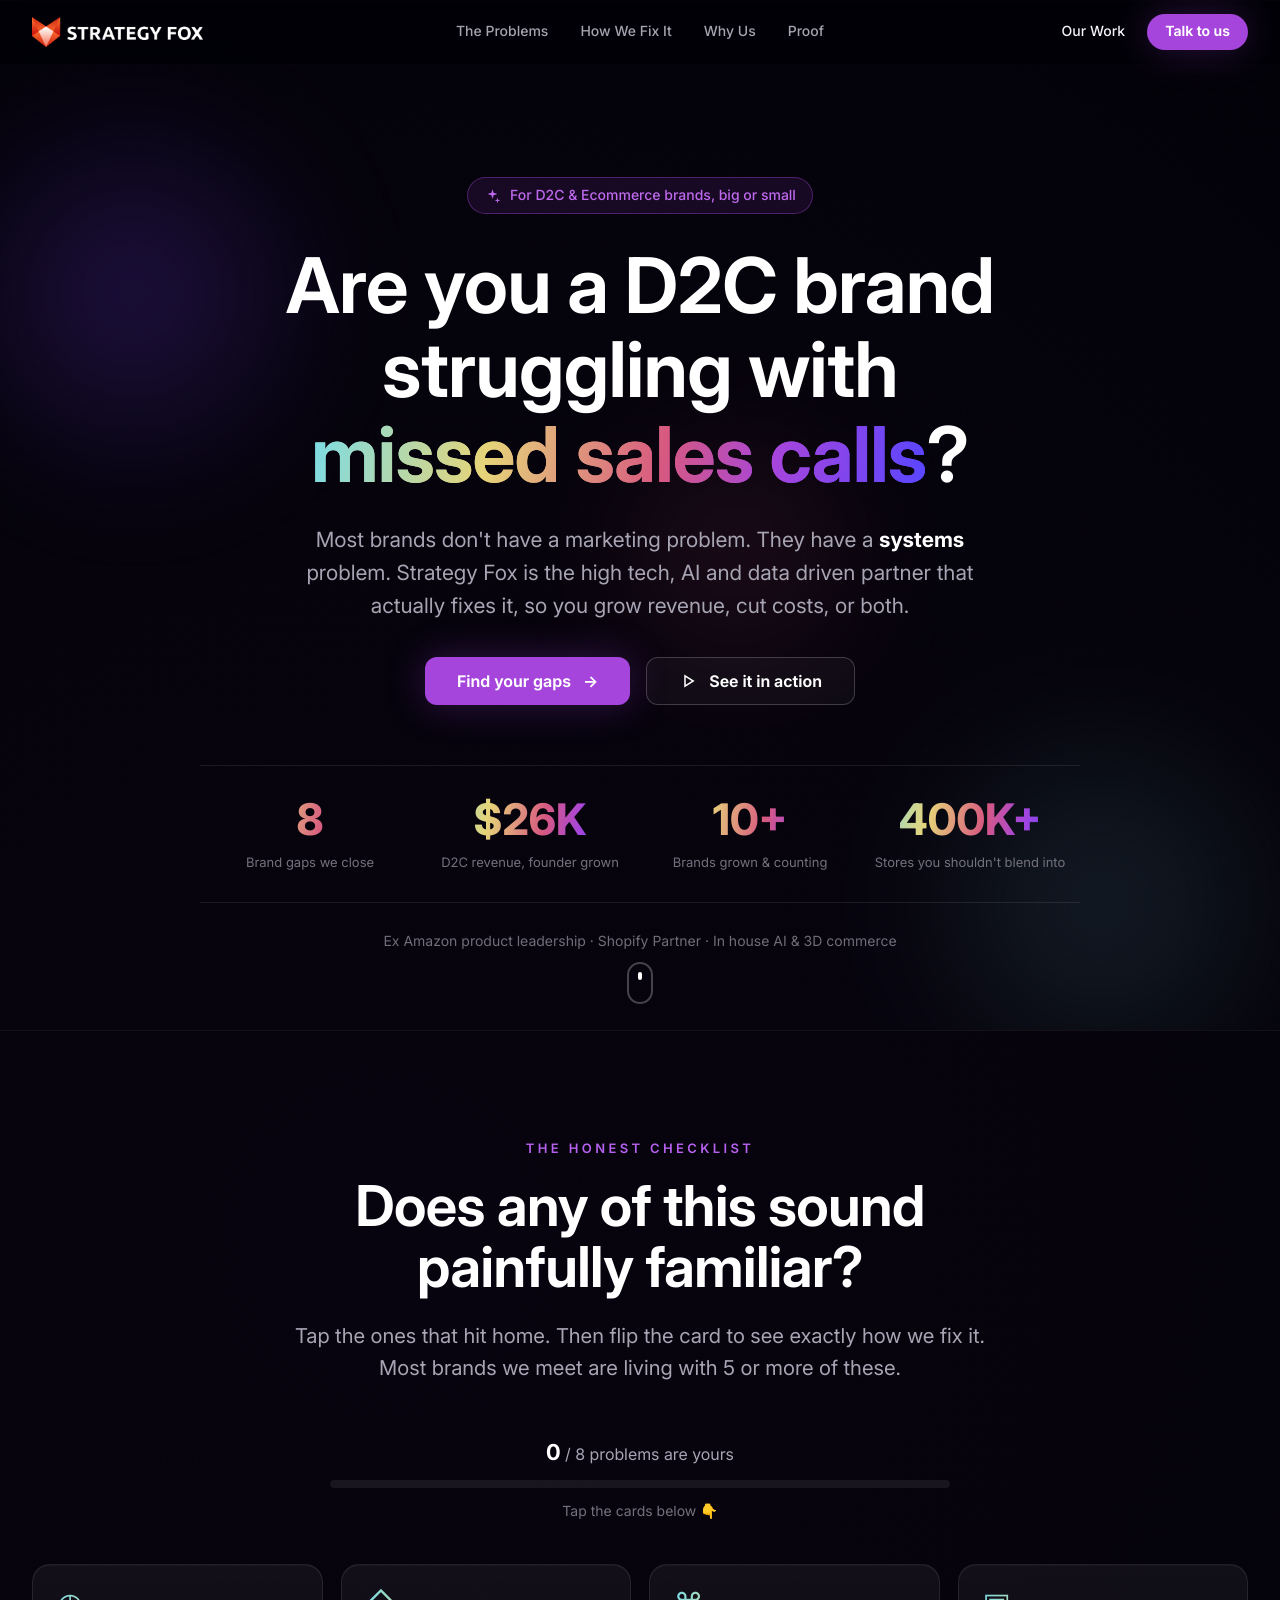
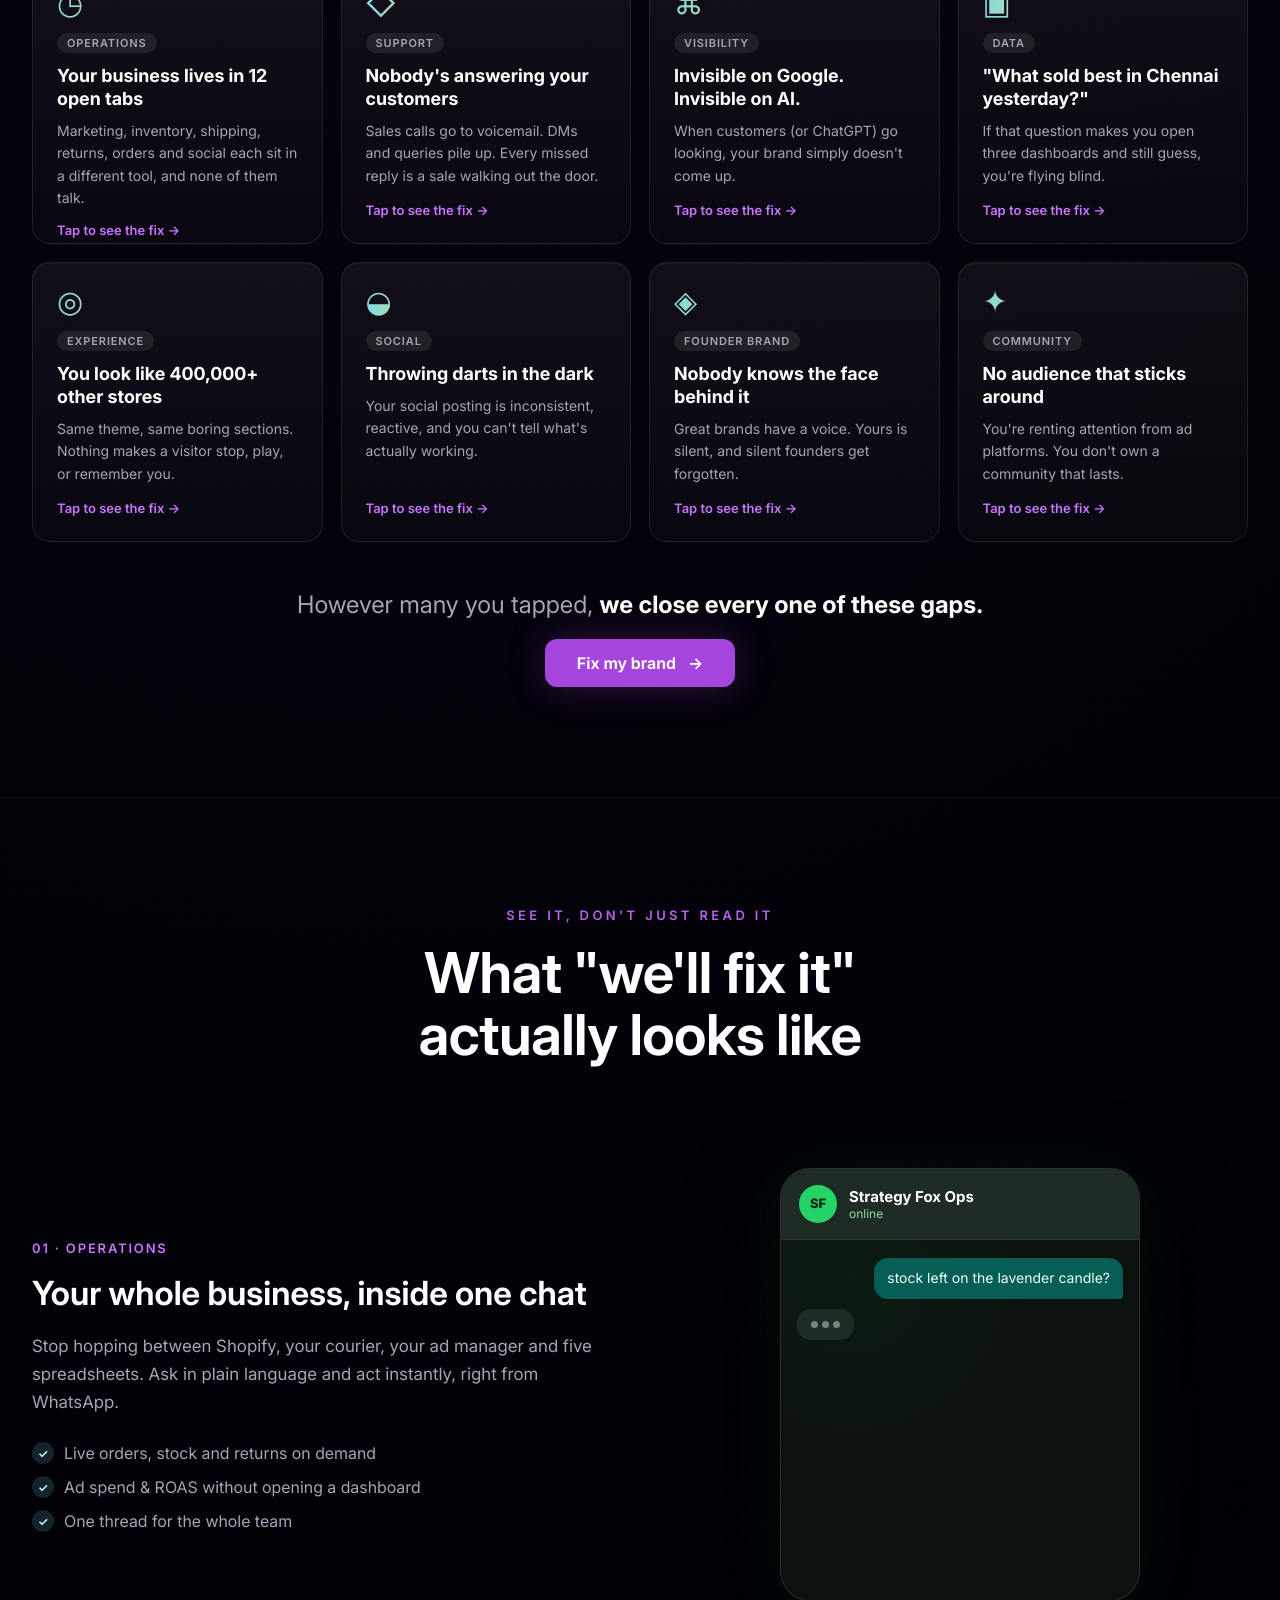
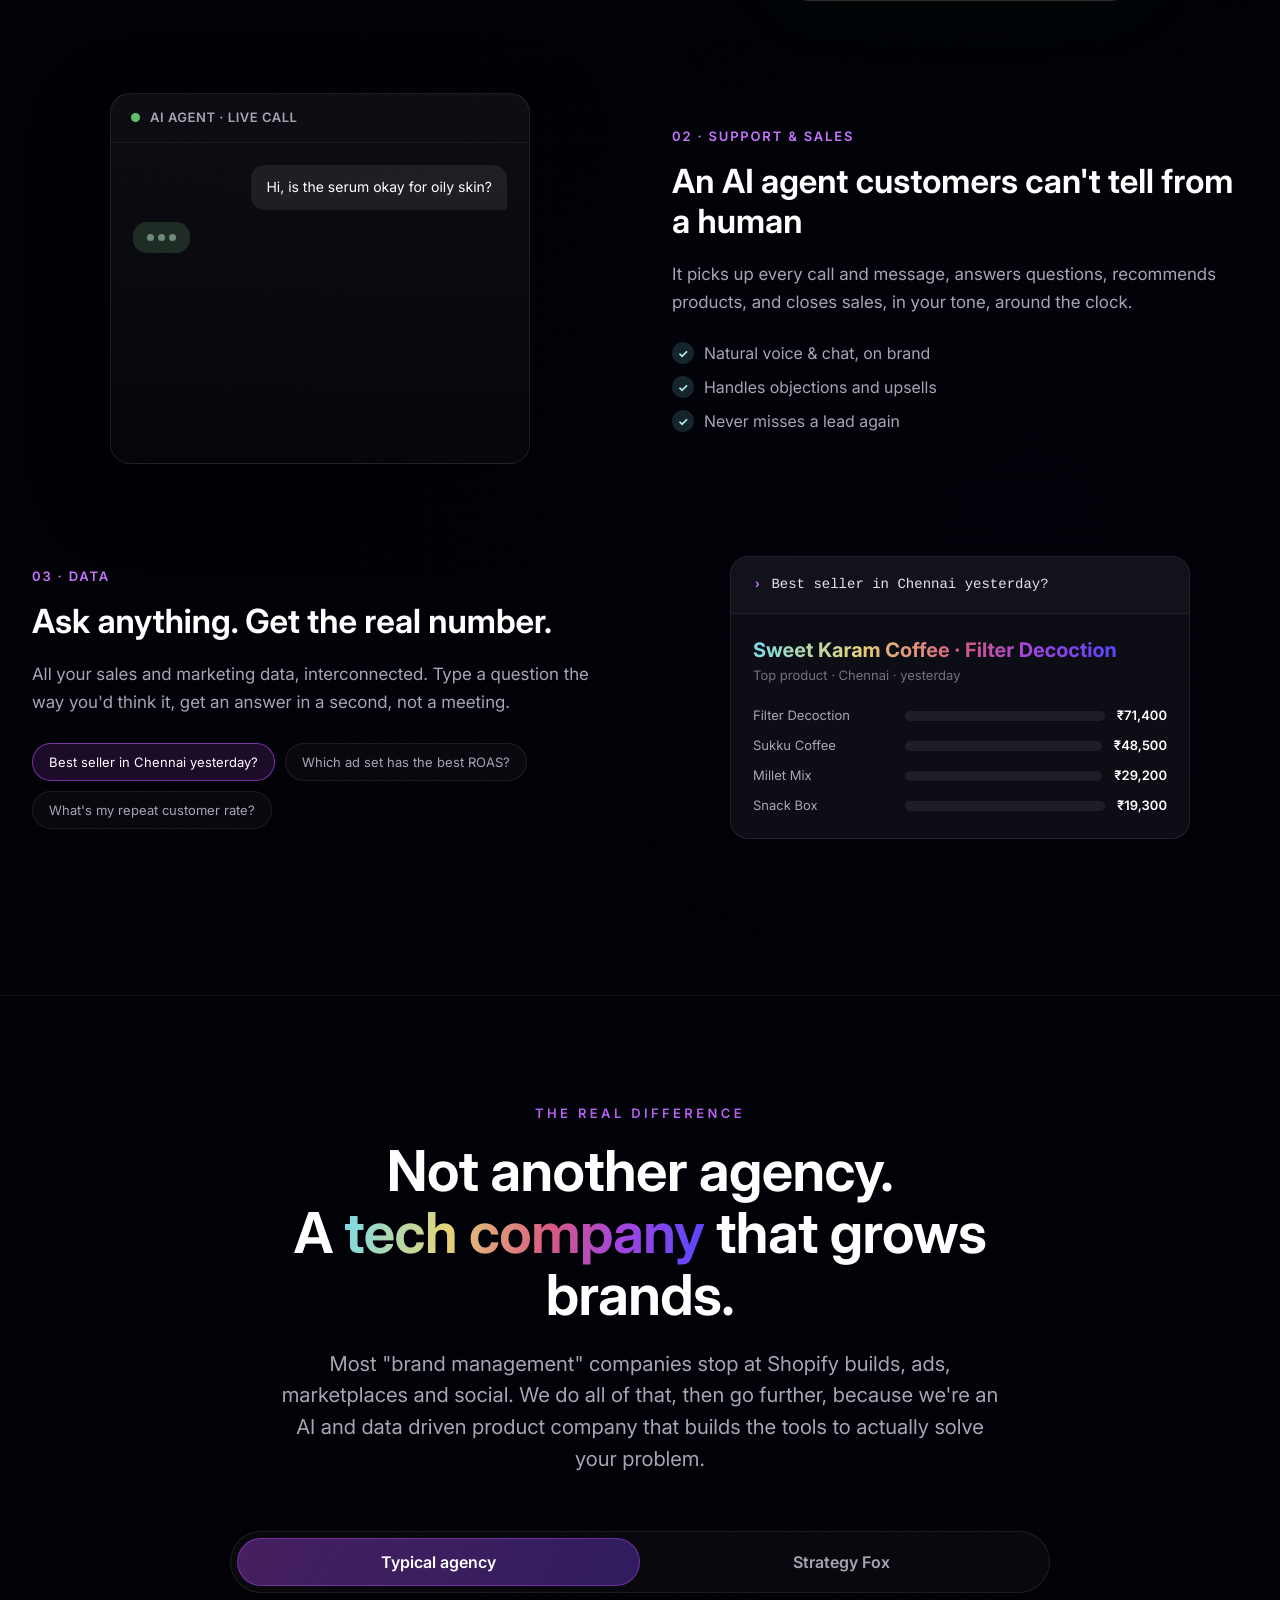
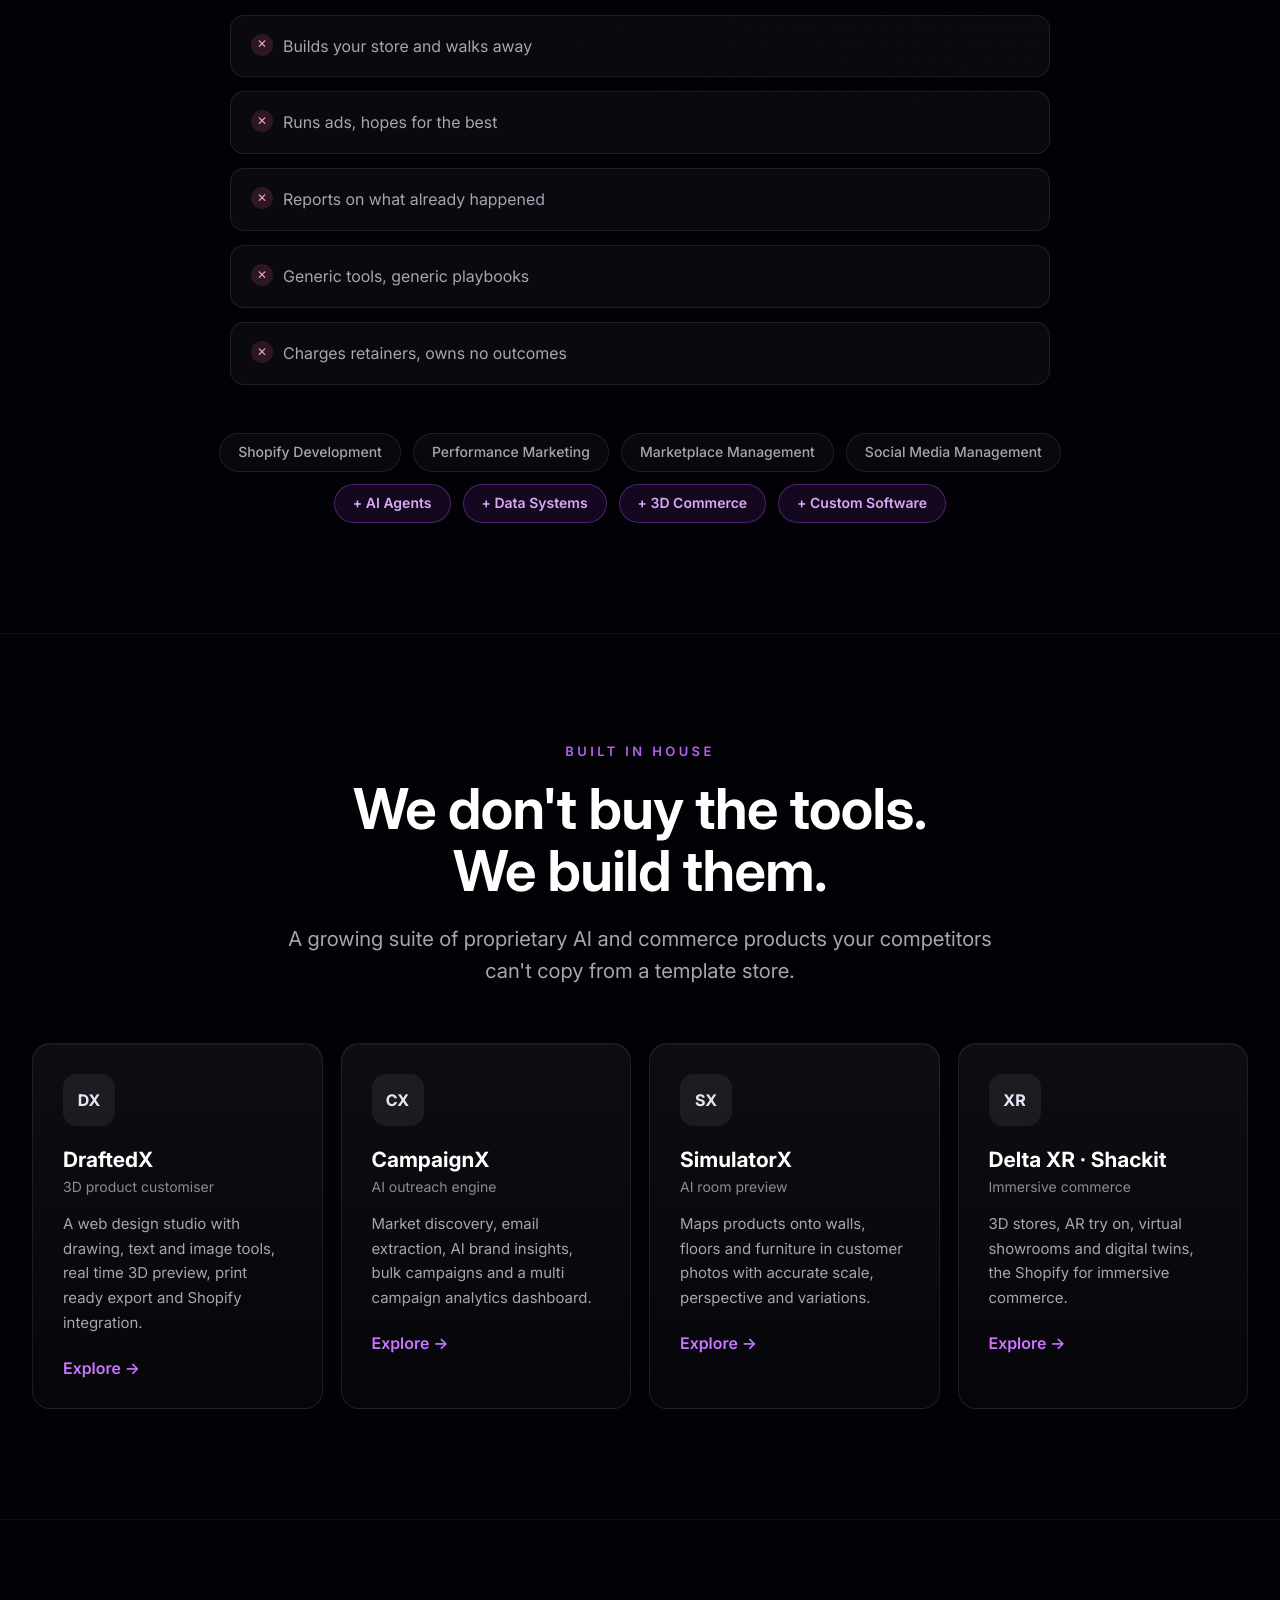
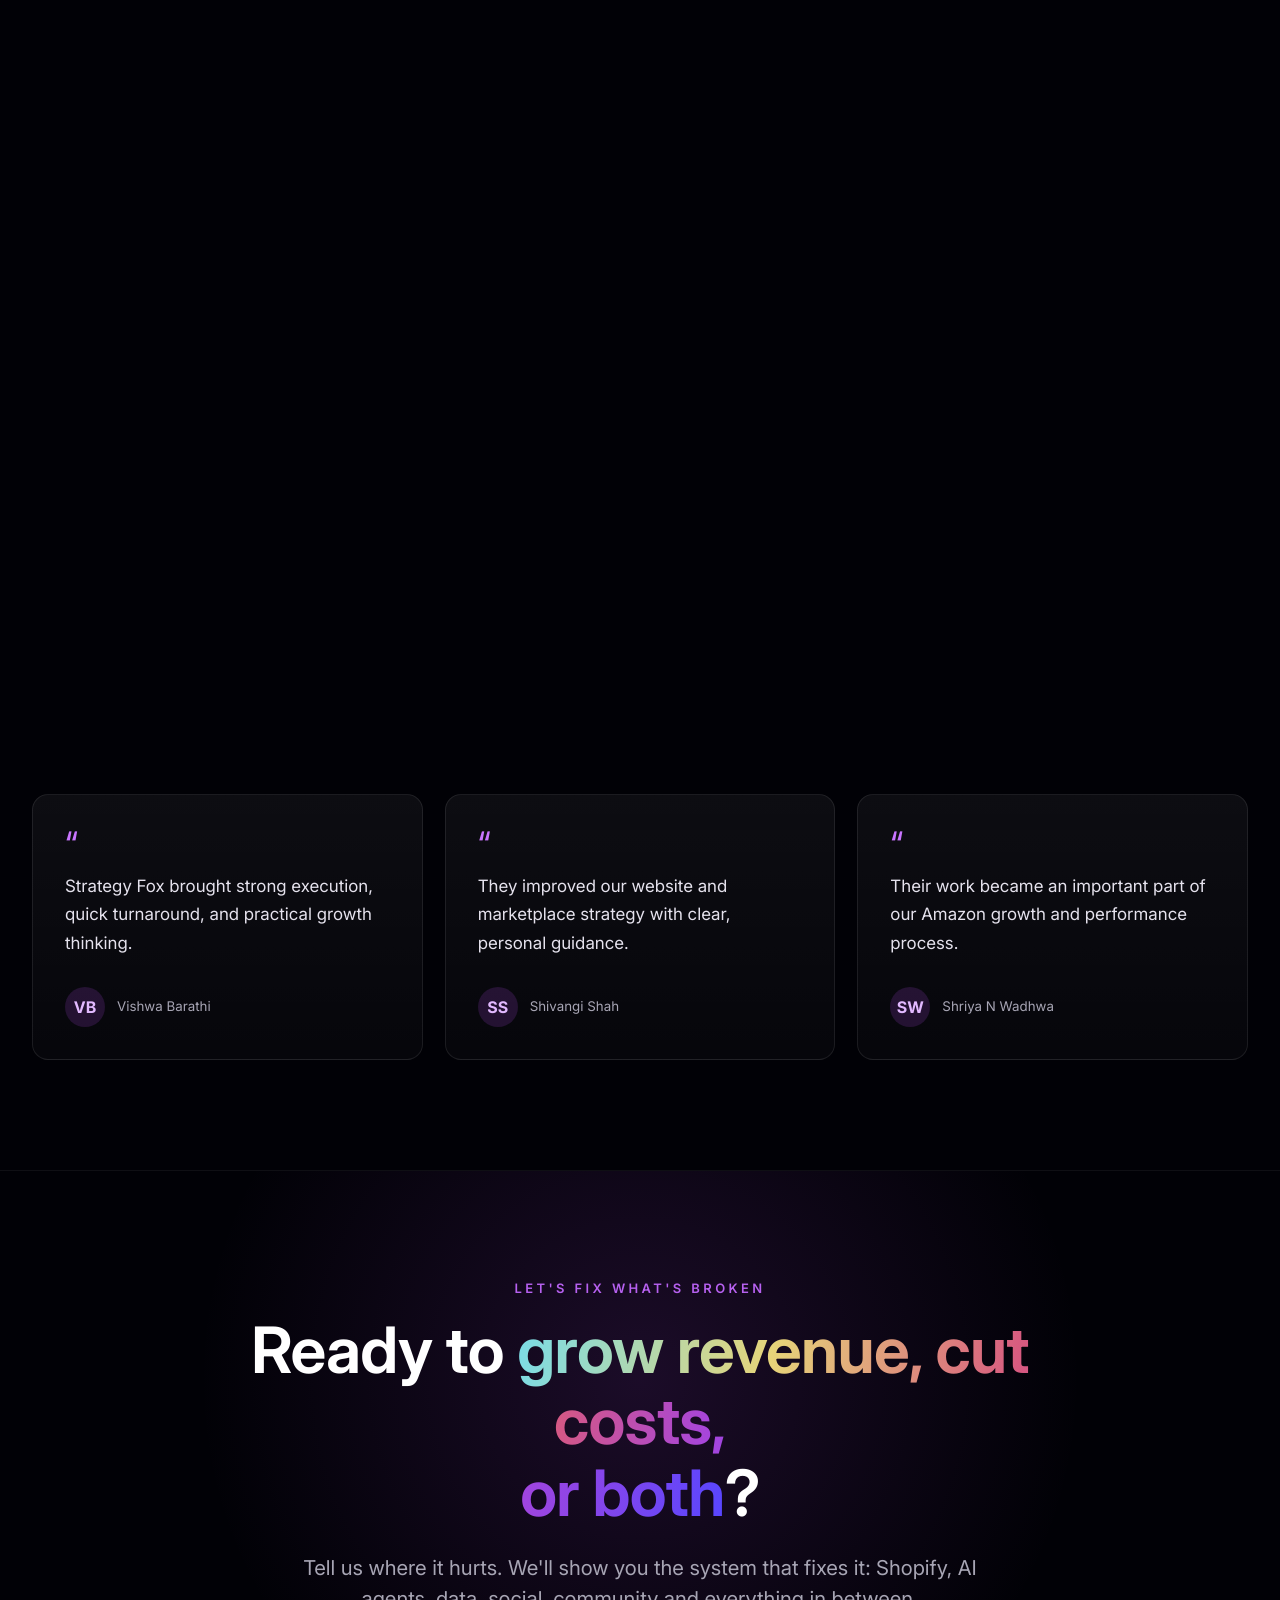
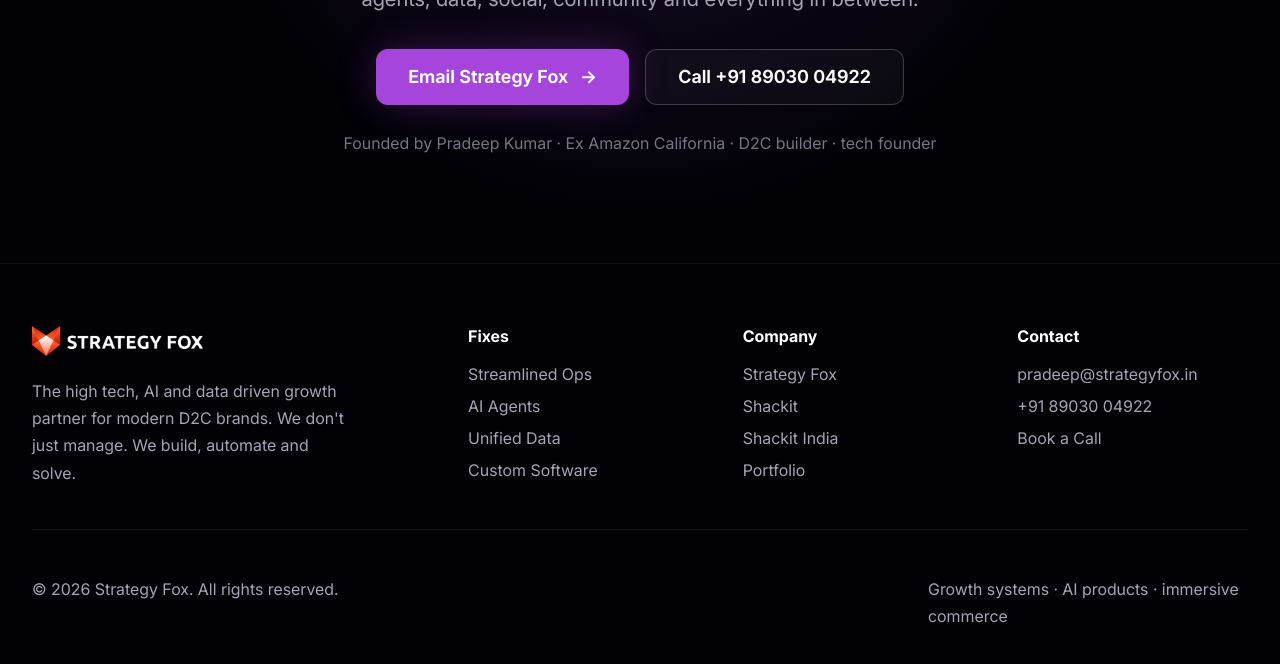
==== commit 20b84645: "Use real brand logo + favicon, remove em dashes and hyphenated words - Header and footer now use the" ====
--- a/index.html
+++ b/index.html
@@ -3,10 +3,10 @@
   <head>
     <meta charset="UTF-8" />
     <meta name="viewport" content="width=device-width, initial-scale=1.0" />
-    <title>Strategy Fox — We don't just manage brands. We fix what's broken.</title>
+    <title>Strategy Fox | We don't just manage brands. We fix what's broken.</title>
     <meta
       name="description"
-      content="Strategy Fox is a high-tech, AI and data driven growth partner for D2C brands. We streamline operations, build AI customer agents, unify your data, and turn boring Shopify stores into interactive experiences that grow revenue and cut costs."
+      content="Strategy Fox is a high tech, AI and data driven growth partner for D2C brands. We streamline operations, build AI customer agents, unify your data, and turn boring Shopify stores into interactive experiences that grow revenue and cut costs."
     />
     <link rel="preconnect" href="https://fonts.googleapis.com" />
     <link rel="preconnect" href="https://fonts.gstatic.com" crossorigin />
@@ -14,10 +14,8 @@
       href="https://fonts.googleapis.com/css2?family=Inter:wght@400;500;600;700;800;900&display=swap"
       rel="stylesheet"
     />
-    <link
-      rel="icon"
-      href="data:image/svg+xml,%3Csvg xmlns='http://www.w3.org/2000/svg' viewBox='0 0 64 64'%3E%3Cdefs%3E%3ClinearGradient id='g' x1='0' x2='1' y1='1' y2='0'%3E%3Cstop stop-color='%23593dff'/%3E%3Cstop offset='.5' stop-color='%23a645dc'/%3E%3Cstop offset='1' stop-color='%23efc15a'/%3E%3C/linearGradient%3E%3C/defs%3E%3Ccircle cx='32' cy='32' r='28' fill='url(%23g)'/%3E%3Ccircle cx='32' cy='32' r='16' fill='%23010106'/%3E%3C/svg%3E"
-    />
+    <link rel="icon" type="image/png" sizes="64x64" href="favicon-64.png" />
+    <link rel="apple-touch-icon" href="apple-touch-icon.png" />
     <link rel="stylesheet" href="styles.css" />
   </head>
   <body>
@@ -27,8 +25,8 @@
     <header class="site_header">
       <div class="nav_shell">
         <a class="brand" href="#top" aria-label="Strategy Fox home">
-          <span class="brand_mark"></span>
-          <span class="brand_word">Strategy Fox</span>
+          <img class="brand_logo brand_full" src="logo.png" alt="Strategy Fox" width="171" height="30" />
+          <img class="brand_logo brand_sym" src="icon.png" alt="Strategy Fox" width="32" height="34" />
         </a>
         <nav class="nav_links" aria-label="Primary navigation">
           <a href="#diagnosis">The Problems</a>
@@ -54,7 +52,7 @@
         <div class="container hero_inner">
           <span class="eyebrow reveal">
             <svg viewBox="0 0 24 24" aria-hidden="true"><path d="M12 3l1.5 5.2L19 10l-5.5 1.8L12 17l-1.5-5.2L5 10l5.5-1.8L12 3Zm7 12 .9 3.1L23 19l-3.1.9L19 23l-.9-3.1L15 19l3.1-.9L19 15Z" /></svg>
-            For D2C &amp; Ecommerce brands — big or small
+            For D2C &amp; Ecommerce brands, big or small
           </span>
           <h1 class="reveal">
             Are you a D2C brand<br />struggling with
@@ -62,7 +60,7 @@
           </h1>
           <p class="hero_text reveal">
             Most brands don't have a marketing problem. They have a <strong>systems</strong> problem.
-            Strategy Fox is the high-tech, AI and data-driven partner that actually fixes it —
+            Strategy Fox is the high tech, AI and data driven partner that actually fixes it,
             so you grow revenue, cut costs, or both.
           </p>
           <div class="button_row reveal">
@@ -74,11 +72,11 @@
           </div>
           <div class="hero_stats reveal">
             <div><strong data-count="8" data-suffix="">0</strong><span>Brand gaps we close</span></div>
-            <div><strong data-count="26" data-prefix="$" data-suffix="K">0</strong><span>D2C revenue, founder-built</span></div>
+            <div><strong data-count="26" data-prefix="$" data-suffix="K">0</strong><span>D2C revenue, founder grown</span></div>
             <div><strong data-count="10" data-suffix="+">0</strong><span>Brands grown &amp; counting</span></div>
             <div><strong data-count="400" data-suffix="K+">0</strong><span>Stores you shouldn't blend into</span></div>
           </div>
-          <p class="hero_note reveal">Ex-Amazon product leadership · Shopify Partner · In-house AI &amp; 3D commerce</p>
+          <p class="hero_note reveal">Ex Amazon product leadership · Shopify Partner · In house AI &amp; 3D commerce</p>
         </div>
         <a class="scroll_hint" href="#diagnosis" aria-label="Scroll to problems">
           <span></span>
@@ -111,13 +109,13 @@
                   <span class="diag_icon">◷</span>
                   <span class="diag_tag">Operations</span>
                   <h3>Your business lives in 12 open tabs</h3>
-                  <p>Marketing, inventory, shipping, returns, orders, social — every number sits in a different tool and none of them talk.</p>
+                  <p>Marketing, inventory, shipping, returns, orders and social each sit in a different tool, and none of them talk.</p>
                   <span class="flip_cue">Tap to see the fix →</span>
                 </div>
                 <div class="flip_face flip_back">
                   <span class="diag_tag solved">We fix it</span>
                   <h3>Run everything from WhatsApp</h3>
-                  <p>We unify your full stack into one command center you can operate from a single chat — orders, stock, refunds, ad spend, all in one thread.</p>
+                  <p>We unify your full stack into one command center you can operate from a single chat: orders, stock, refunds and ad spend, all in one thread.</p>
                   <span class="flip_cue back">Flip back ↩</span>
                 </div>
               </div>
@@ -135,7 +133,7 @@
                 <div class="flip_face flip_back">
                   <span class="diag_tag solved">We fix it</span>
                   <h3>An AI agent that sounds human</h3>
-                  <p>We build a voice + chat agent that handles sales calls and customer queries 24/7 — natural, on-brand, and never asleep.</p>
+                  <p>We build a voice and chat agent that handles sales calls and customer queries around the clock. Natural, on brand, and never asleep.</p>
                   <span class="flip_cue back">Flip back ↩</span>
                 </div>
               </div>
@@ -147,7 +145,7 @@
                   <span class="diag_icon">⌘</span>
                   <span class="diag_tag">Visibility</span>
                   <h3>Invisible on Google. Invisible on AI.</h3>
-                  <p>When customers — or ChatGPT — go looking, your brand simply doesn't come up.</p>
+                  <p>When customers (or ChatGPT) go looking, your brand simply doesn't come up.</p>
                   <span class="flip_cue">Tap to see the fix →</span>
                 </div>
                 <div class="flip_face flip_back">
@@ -165,13 +163,13 @@
                   <span class="diag_icon">▣</span>
                   <span class="diag_tag">Data</span>
                   <h3>"What sold best in Chennai yesterday?"</h3>
-                  <p>If that question makes you open three dashboards and still guess — you're flying blind.</p>
+                  <p>If that question makes you open three dashboards and still guess, you're flying blind.</p>
                   <span class="flip_cue">Tap to see the fix →</span>
                 </div>
                 <div class="flip_face flip_back">
                   <span class="diag_tag solved">We fix it</span>
                   <h3>Every answer, one question away</h3>
-                  <p>We interconnect all your sales and marketing data so any number — by city, product, channel, day — is at your fingertips.</p>
+                  <p>We interconnect all your sales and marketing data so any number, by city, product, channel or day, is at your fingertips.</p>
                   <span class="flip_cue back">Flip back ↩</span>
                 </div>
               </div>
@@ -189,7 +187,7 @@
                 <div class="flip_face flip_back">
                   <span class="diag_tag solved">We fix it</span>
                   <h3>A store people actually play with</h3>
-                  <p>We add AI agents, free tools, 3D interactive elements and games — experiences that turn browsers into buyers.</p>
+                  <p>We add AI agents, free tools, 3D interactive elements and games. Experiences that turn browsers into buyers.</p>
                   <span class="flip_cue back">Flip back ↩</span>
                 </div>
               </div>
@@ -207,7 +205,7 @@
                 <div class="flip_face flip_back">
                   <span class="diag_tag solved">We fix it</span>
                   <h3>A real social engine</h3>
-                  <p>Regular campaigns, content, designs and videos — we create, post, and track performance so every effort compounds.</p>
+                  <p>Regular campaigns, content, designs and videos. We create, post, and track performance so every effort compounds.</p>
                   <span class="flip_cue back">Flip back ↩</span>
                 </div>
               </div>
@@ -219,13 +217,13 @@
                   <span class="diag_icon">◈</span>
                   <span class="diag_tag">Founder brand</span>
                   <h3>Nobody knows the face behind it</h3>
-                  <p>Great brands have a voice. Yours is silent — and silent founders get forgotten.</p>
+                  <p>Great brands have a voice. Yours is silent, and silent founders get forgotten.</p>
                   <span class="flip_cue">Tap to see the fix →</span>
                 </div>
                 <div class="flip_face flip_back">
                   <span class="diag_tag solved">We fix it</span>
                   <h3>Automated thought leadership</h3>
-                  <p>We build your personal brand and automate your LinkedIn presence so you stay top-of-mind without the daily grind.</p>
+                  <p>We build your personal brand and automate your LinkedIn presence so you stay top of mind without the daily grind.</p>
                   <span class="flip_cue back">Flip back ↩</span>
                 </div>
               </div>
@@ -243,7 +241,7 @@
                 <div class="flip_face flip_back">
                   <span class="diag_tag solved">We fix it</span>
                   <h3>A community you actually own</h3>
-                  <p>We build and run your community across a private portal, Discord, Instagram and WhatsApp channels — your long-term moat.</p>
+                  <p>We build and run your community across a private portal, Discord, Instagram and WhatsApp channels, your long term moat.</p>
                   <span class="flip_cue back">Flip back ↩</span>
                 </div>
               </div>
@@ -251,7 +249,7 @@
           </div>
 
           <div class="diag_cta reveal" id="diagCta">
-            <p>However many you tapped — <strong>we close every one of these gaps.</strong></p>
+            <p>However many you tapped, <strong>we close every one of these gaps.</strong></p>
             <a class="pill_btn" href="#contact">Fix my brand <span aria-hidden="true">→</span></a>
           </div>
         </div>
@@ -268,9 +266,9 @@
           <!-- Demo 1: WhatsApp command center -->
           <div class="demo_row reveal">
             <div class="demo_copy">
-              <span class="demo_step">01 — Operations</span>
+              <span class="demo_step">01 · Operations</span>
               <h3>Your whole business, inside one chat</h3>
-              <p>Stop hopping between Shopify, your courier, your ad manager and five spreadsheets. Ask in plain language and act instantly — right from WhatsApp.</p>
+              <p>Stop hopping between Shopify, your courier, your ad manager and five spreadsheets. Ask in plain language and act instantly, right from WhatsApp.</p>
               <ul class="ticks">
                 <li>Live orders, stock and returns on demand</li>
                 <li>Ad spend &amp; ROAS without opening a dashboard</li>
@@ -288,11 +286,11 @@
           <!-- Demo 2: AI agent -->
           <div class="demo_row reverse reveal">
             <div class="demo_copy">
-              <span class="demo_step">02 — Support &amp; Sales</span>
+              <span class="demo_step">02 · Support &amp; Sales</span>
               <h3>An AI agent customers can't tell from a human</h3>
-              <p>It picks up every call and message, answers questions, recommends products, and closes sales — in your tone, around the clock.</p>
+              <p>It picks up every call and message, answers questions, recommends products, and closes sales, in your tone, around the clock.</p>
               <ul class="ticks">
-                <li>Natural voice &amp; chat, on-brand</li>
+                <li>Natural voice &amp; chat, on brand</li>
                 <li>Handles objections and upsells</li>
                 <li>Never misses a lead again</li>
               </ul>
@@ -308,13 +306,13 @@
           <!-- Demo 3: Data query -->
           <div class="demo_row reveal">
             <div class="demo_copy">
-              <span class="demo_step">03 — Data</span>
+              <span class="demo_step">03 · Data</span>
               <h3>Ask anything. Get the real number.</h3>
-              <p>All your sales and marketing data, interconnected. Type a question the way you'd think it — get an answer in a second, not a meeting.</p>
+              <p>All your sales and marketing data, interconnected. Type a question the way you'd think it, get an answer in a second, not a meeting.</p>
               <div class="query_pills">
                 <button class="qpill active" data-q="0">Best seller in Chennai yesterday?</button>
                 <button class="qpill" data-q="1">Which ad set has the best ROAS?</button>
-                <button class="qpill" data-q="2">What's my repeat-customer rate?</button>
+                <button class="qpill" data-q="2">What's my repeat customer rate?</button>
               </div>
             </div>
             <div class="demo_visual">
@@ -335,7 +333,7 @@
             <h2 class="reveal">Not another agency.<br />A <span>tech company</span> that grows brands.</h2>
             <p class="lead narrow reveal">
               Most "brand management" companies stop at Shopify builds, ads, marketplaces and social.
-              We do all of that — then go further, because we're an AI and data-driven product company
+              We do all of that, then go further, because we're an AI and data driven product company
               that builds the tools to actually solve your problem.
             </p>
           </div>
@@ -352,7 +350,7 @@
                   <li>Builds your store and walks away</li>
                   <li>Runs ads, hopes for the best</li>
                   <li>Reports on what already happened</li>
-                  <li>Off-the-shelf tools, generic playbooks</li>
+                  <li>Generic tools, generic playbooks</li>
                   <li>Charges retainers, owns no outcomes</li>
                 </ul>
               </div>
@@ -361,7 +359,7 @@
                   <li>Builds the store <strong>and</strong> the AI agents, tools, 3D and data behind it</li>
                   <li>Runs growth as a connected system, not isolated tactics</li>
                   <li>Tells you what to do next, with data at your fingertips</li>
-                  <li>Builds custom software when off-the-shelf won't cut it</li>
+                  <li>Builds custom software when generic tools won't cut it</li>
                   <li>Optimises for one thing: more revenue, less cost, or both</li>
                 </ul>
               </div>
@@ -385,15 +383,15 @@
       <section class="products">
         <div class="container">
           <div class="section_head">
-            <p class="kicker purple reveal">Built in-house</p>
+            <p class="kicker purple reveal">Built in house</p>
             <h2 class="reveal">We don't buy the tools.<br />We build them.</h2>
             <p class="lead narrow reveal">A growing suite of proprietary AI and commerce products your competitors can't copy from a template store.</p>
           </div>
           <div class="product_grid">
-            <a class="product_tile reveal tilt" href="#contact"><i>DX</i><h3>DraftedX</h3><small>3D product customiser</small><p>A web design studio with drawing, text and image tools, real-time 3D preview, print-ready export and Shopify integration.</p><span>Explore →</span></a>
-            <a class="product_tile reveal tilt" href="#contact"><i>CX</i><h3>CampaignX</h3><small>AI outreach engine</small><p>Market discovery, email extraction, AI brand insights, bulk campaigns and a multi-campaign analytics dashboard.</p><span>Explore →</span></a>
+            <a class="product_tile reveal tilt" href="#contact"><i>DX</i><h3>DraftedX</h3><small>3D product customiser</small><p>A web design studio with drawing, text and image tools, real time 3D preview, print ready export and Shopify integration.</p><span>Explore →</span></a>
+            <a class="product_tile reveal tilt" href="#contact"><i>CX</i><h3>CampaignX</h3><small>AI outreach engine</small><p>Market discovery, email extraction, AI brand insights, bulk campaigns and a multi campaign analytics dashboard.</p><span>Explore →</span></a>
             <a class="product_tile reveal tilt" href="#contact"><i>SX</i><h3>SimulatorX</h3><small>AI room preview</small><p>Maps products onto walls, floors and furniture in customer photos with accurate scale, perspective and variations.</p><span>Explore →</span></a>
-            <a class="product_tile reveal tilt" href="https://www.shackit.com/"><i>XR</i><h3>Delta XR · Shackit</h3><small>Immersive commerce</small><p>3D stores, AR try-on, virtual showrooms and digital twins — the Shopify for immersive commerce.</p><span>Explore →</span></a>
+            <a class="product_tile reveal tilt" href="https://www.shackit.com/"><i>XR</i><h3>Delta XR · Shackit</h3><small>Immersive commerce</small><p>3D stores, AR try on, virtual showrooms and digital twins, the Shopify for immersive commerce.</p><span>Explore →</span></a>
           </div>
         </div>
       </section>
@@ -408,12 +406,12 @@
 
           <div class="founder reveal">
             <div class="founder_card">
-              <div class="founder_top"><span class="founder_badge">PK</span><div><b>Pradeep Kumar</b><small>Founder · Ex-Amazon, California</small></div></div>
-              <p>Senior Product Manager at Amazon in California, then a D2C founder who grew a single-product US brand to around <strong>$26K/month</strong>. Strategy Fox runs on that same operator's lens — unit economics first, technology as the edge.</p>
+              <div class="founder_top"><span class="founder_badge">PK</span><div><b>Pradeep Kumar</b><small>Founder · Ex Amazon, California</small></div></div>
+              <p>Senior Product Manager at Amazon in California, then a D2C founder who grew a single product US brand to around <strong>$26K a month</strong>. Strategy Fox runs on that same operator's lens, unit economics first, technology as the edge.</p>
             </div>
             <div class="founder_stats">
               <article><strong data-count="7" data-suffix="">0</strong><span>Core service areas</span></article>
-              <article><strong data-count="26" data-prefix="$" data-suffix="K">0</strong><span>D2C revenue, founder-built</span></article>
+              <article><strong data-count="26" data-prefix="$" data-suffix="K">0</strong><span>D2C revenue, founder grown</span></article>
               <article><strong data-count="10" data-suffix="+">0</strong><span>Brands across categories</span></article>
             </div>
           </div>
@@ -439,12 +437,12 @@
         <div class="container center">
           <p class="kicker purple reveal">Let's fix what's broken</p>
           <h2 class="reveal">Ready to <span>grow revenue, cut costs,<br />or both</span>?</h2>
-          <p class="lead narrow reveal">Tell us where it hurts. We'll show you the system that fixes it — Shopify, AI agents, data, social, community and everything in between.</p>
+          <p class="lead narrow reveal">Tell us where it hurts. We'll show you the system that fixes it: Shopify, AI agents, data, social, community and everything in between.</p>
           <div class="button_row centered reveal">
             <a class="pill_btn large" href="mailto:pradeep@strategyfox.in">Email Strategy Fox <span aria-hidden="true">→</span></a>
             <a class="outline_btn large" href="tel:+918903004922">Call +91 89030 04922</a>
           </div>
-          <p class="fine_print reveal">Founded by Pradeep Kumar · Ex-Amazon California · D2C builder · tech founder</p>
+          <p class="fine_print reveal">Founded by Pradeep Kumar · Ex Amazon California · D2C builder · tech founder</p>
         </div>
       </section>
     </main>
@@ -452,8 +450,8 @@
     <footer class="site_footer">
       <div class="container footer_grid">
         <div>
-          <a class="brand" href="#top"><span class="brand_mark"></span><span class="brand_word">Strategy Fox</span></a>
-          <p>The high-tech, AI and data-driven growth partner for modern D2C brands. We don't just manage — we build, automate and solve.</p>
+          <a class="brand" href="#top"><img class="brand_logo" src="logo.png" alt="Strategy Fox" width="171" height="30" /></a>
+          <p>The high tech, AI and data driven growth partner for modern D2C brands. We don't just manage. We build, automate and solve.</p>
         </div>
         <div><h4>Fixes</h4><a href="#diagnosis">Streamlined Ops</a><a href="#demos">AI Agents</a><a href="#demos">Unified Data</a><a href="#different">Custom Software</a></div>
         <div><h4>Company</h4><a href="https://www.strategyfox.in/">Strategy Fox</a><a href="https://www.shackit.com/">Shackit</a><a href="https://shackit.in/">Shackit India</a><a href="https://linktr.ee/strategyfox.in">Portfolio</a></div>
--- a/styles.css
+++ b/styles.css
@@ -129,6 +129,17 @@
   line-height: 1;
 }
 
+.brand_logo {
+  display: block;
+  height: 30px;
+  width: auto;
+}
+
+.brand_sym {
+  display: none;
+  height: 34px;
+}
+
 .brand_mark {
   position: relative;
   width: 35px;
@@ -1601,9 +1612,14 @@
   .site_header {
     height: 60px;
   }
-  .brand_word,
   .ghost_link {
     display: none;
+  }
+  .brand_full {
+    display: none;
+  }
+  .brand_sym {
+    display: block;
   }
   .diagnosis,
   .demos,
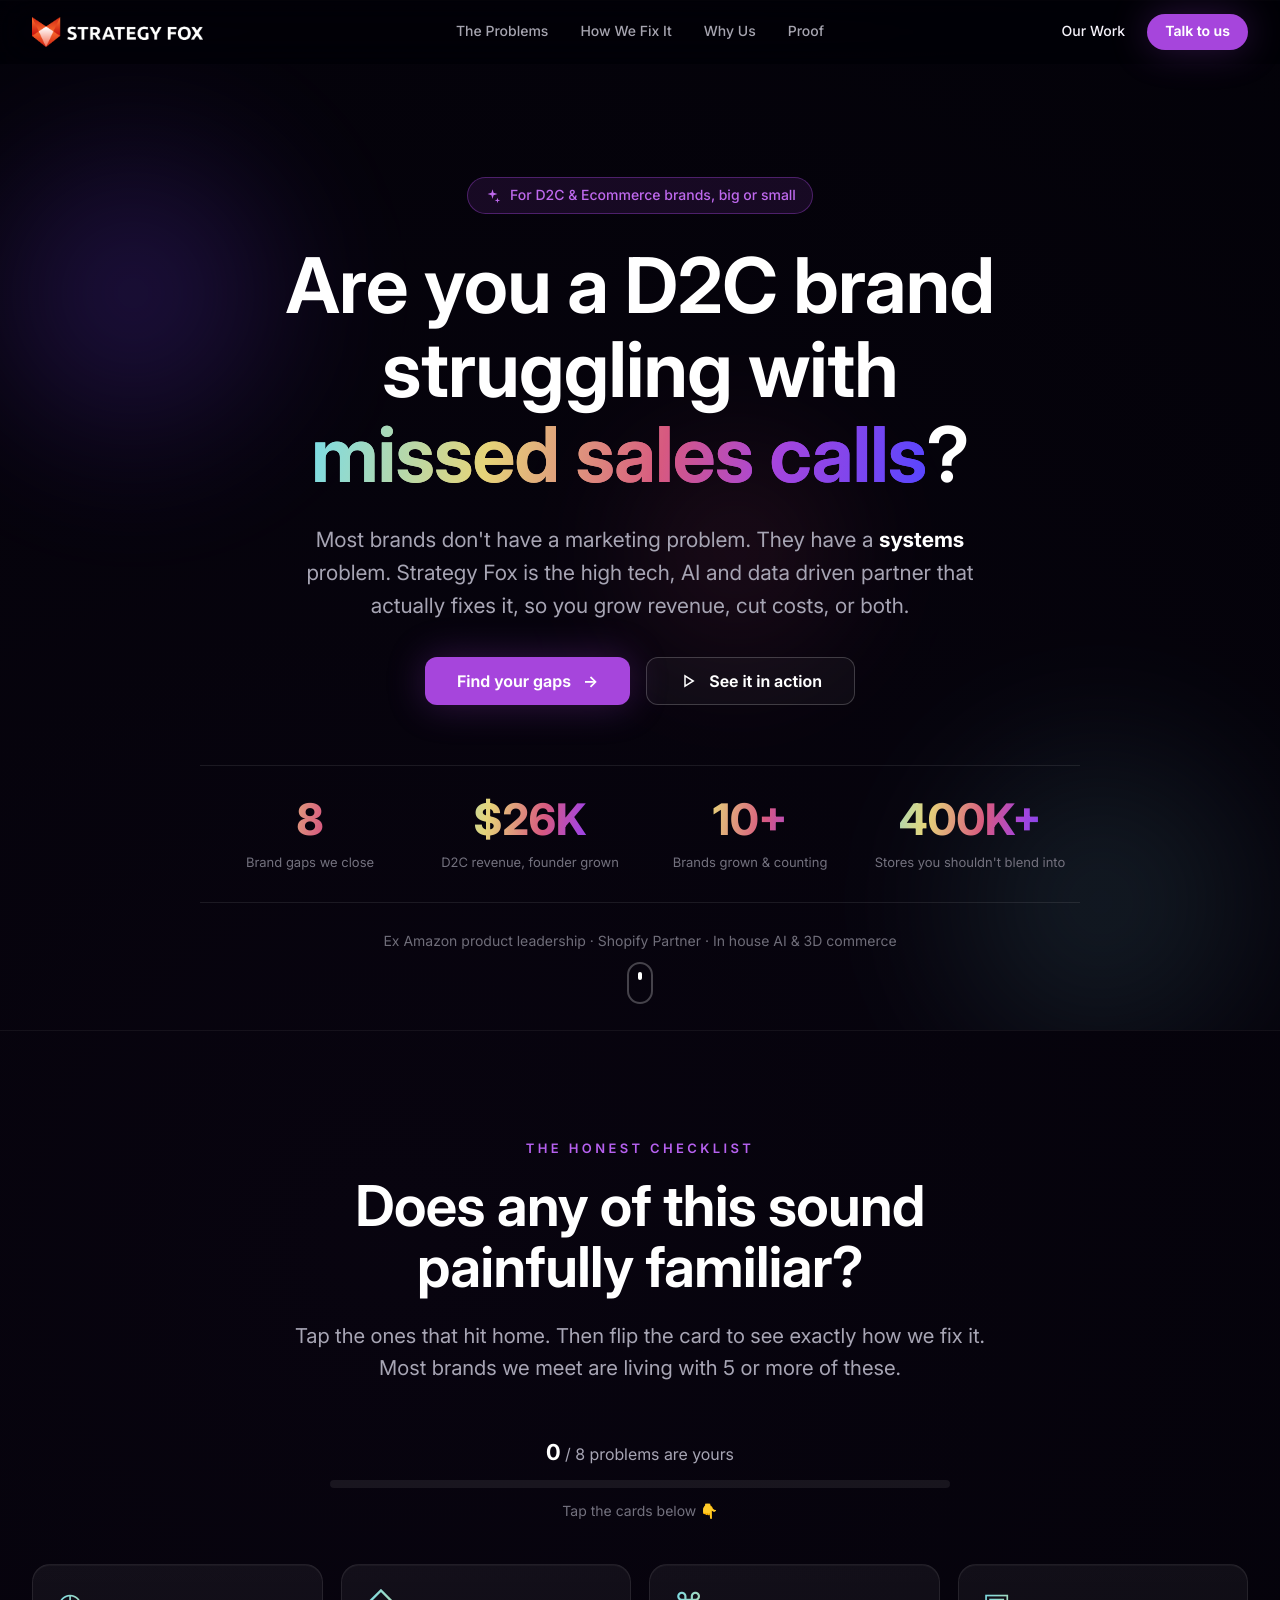
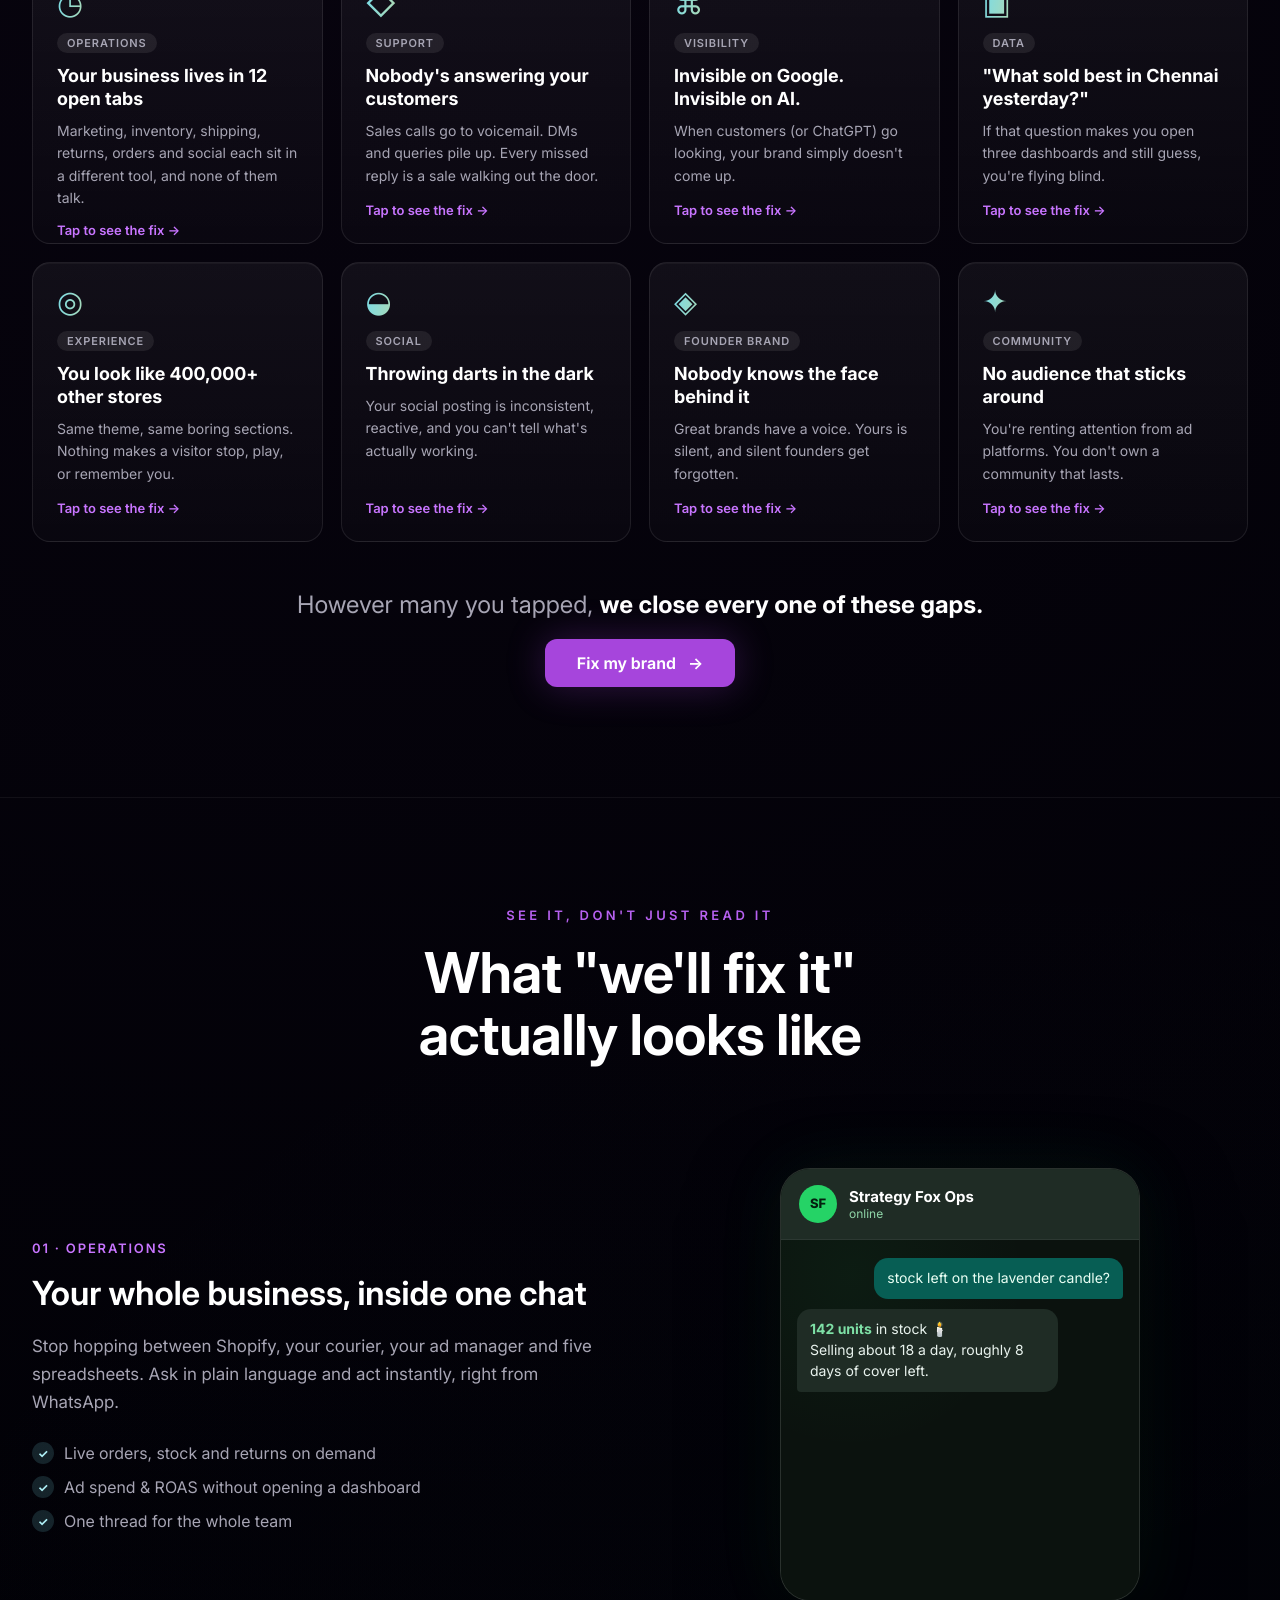
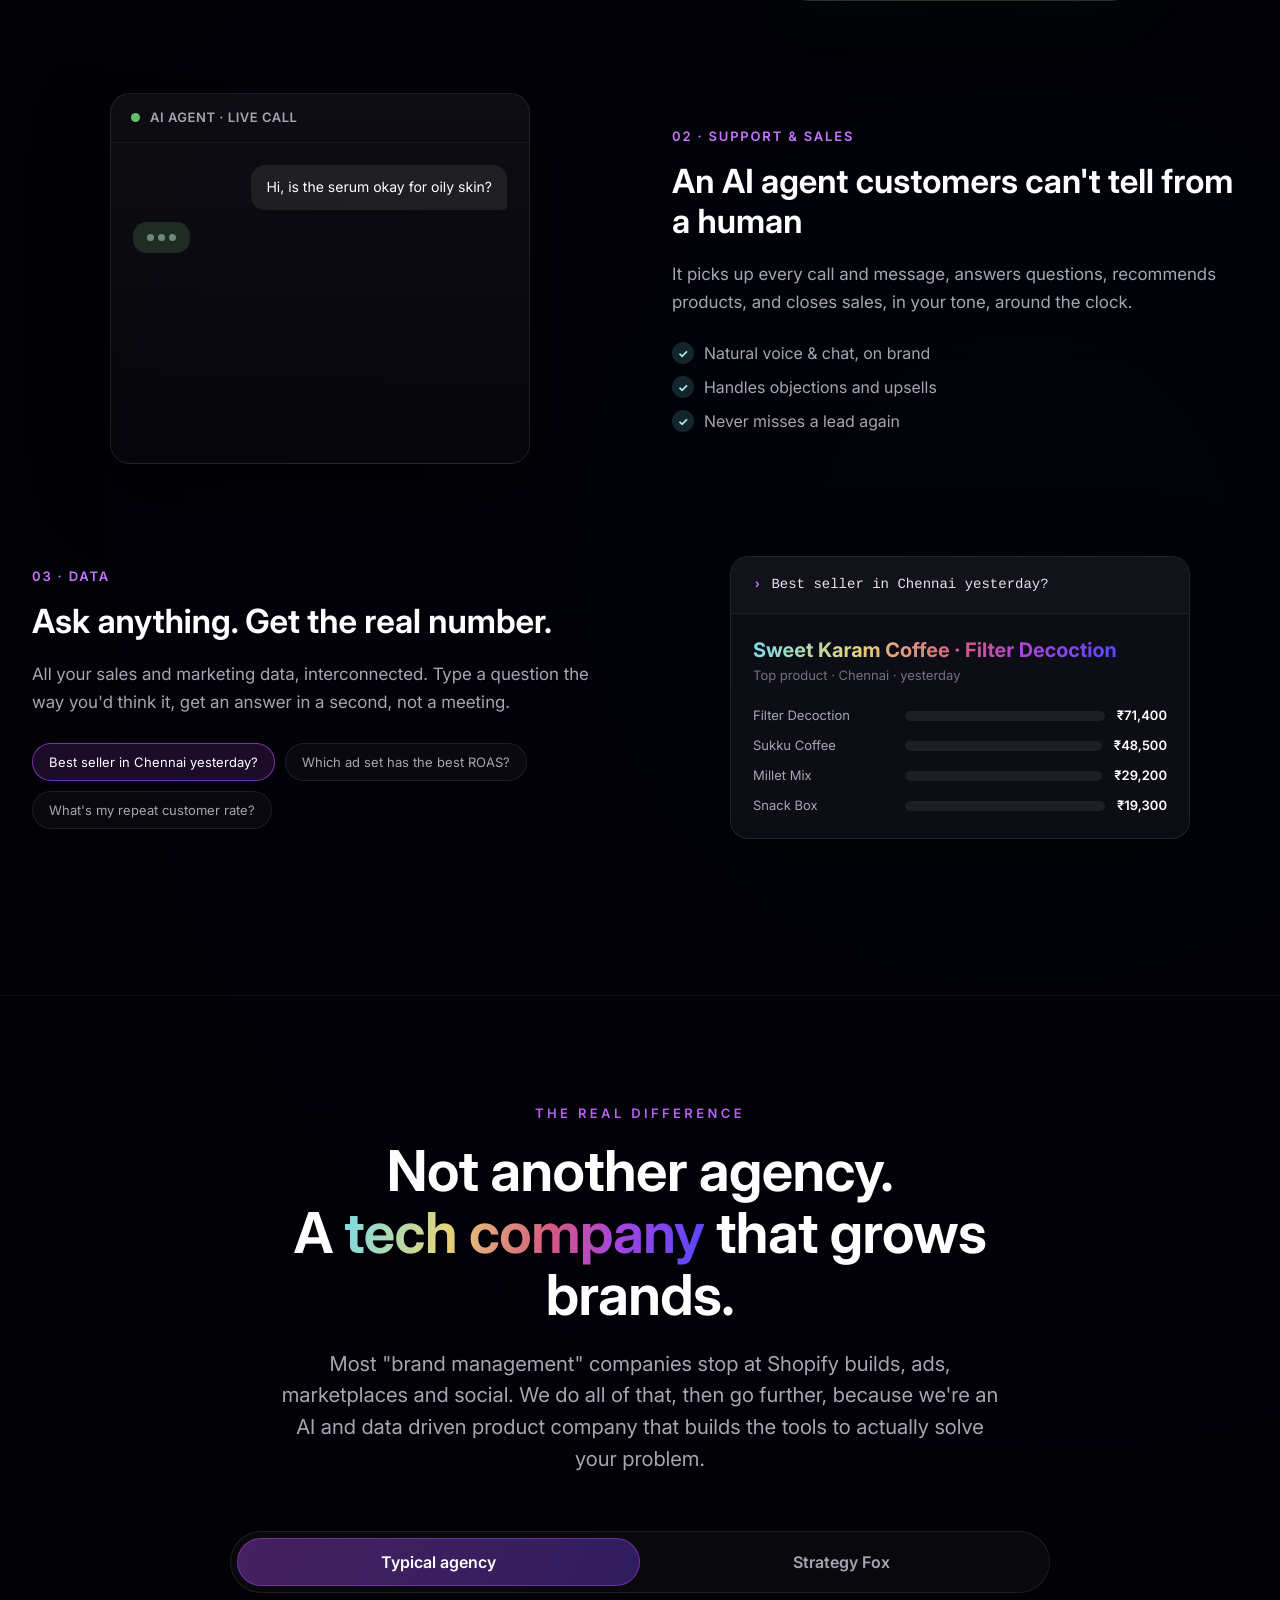
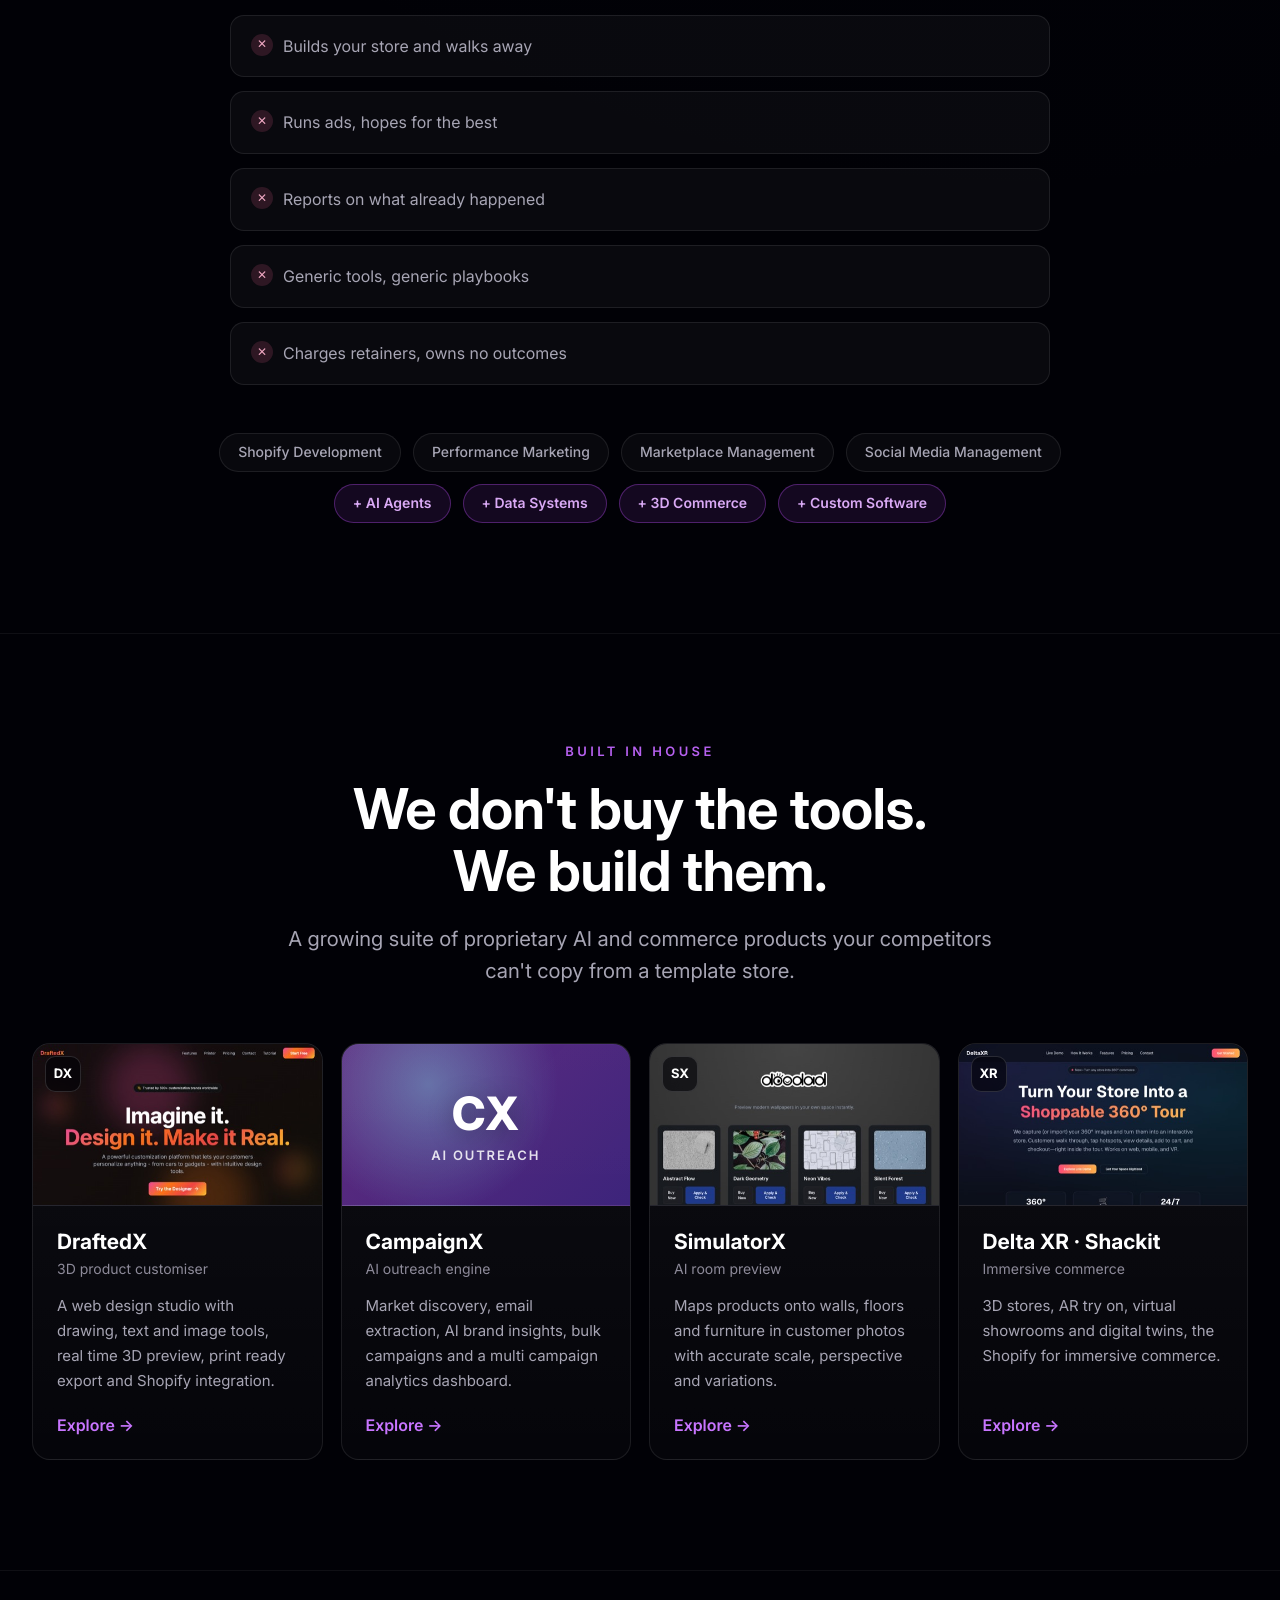
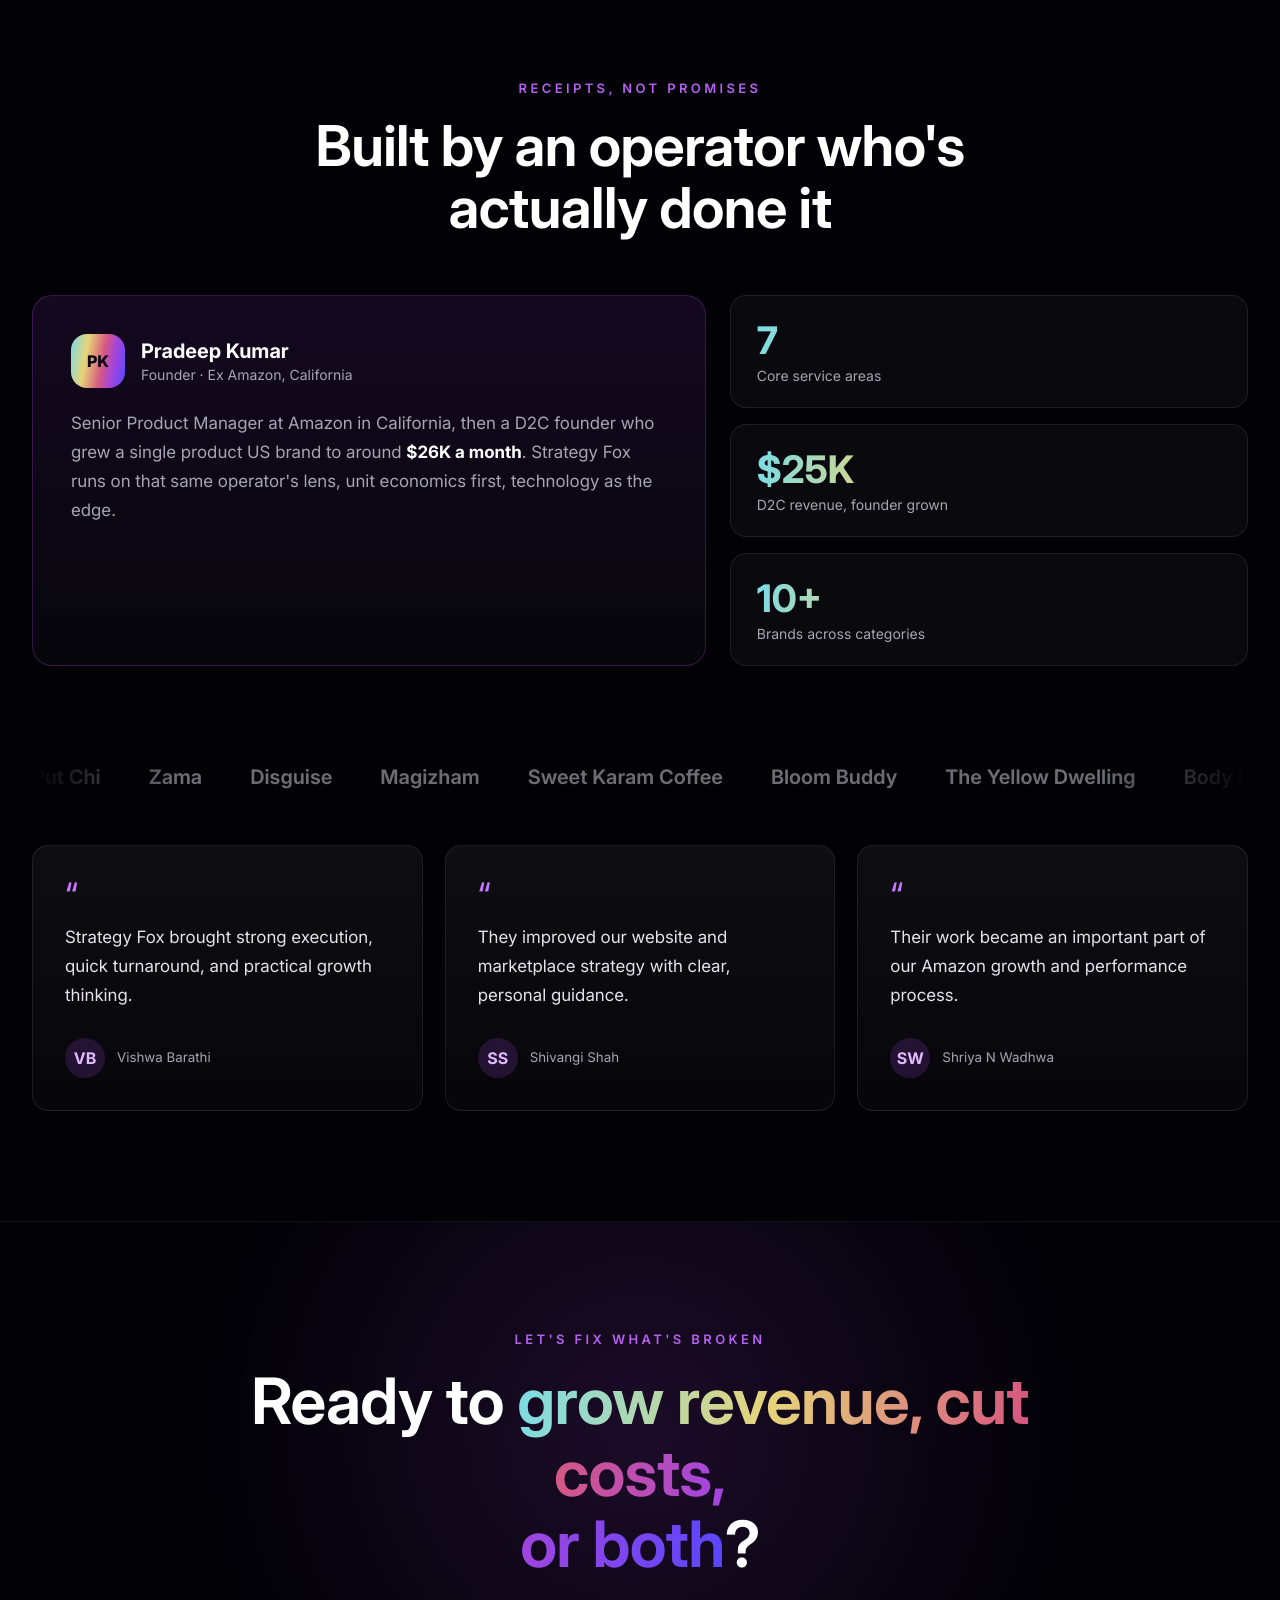
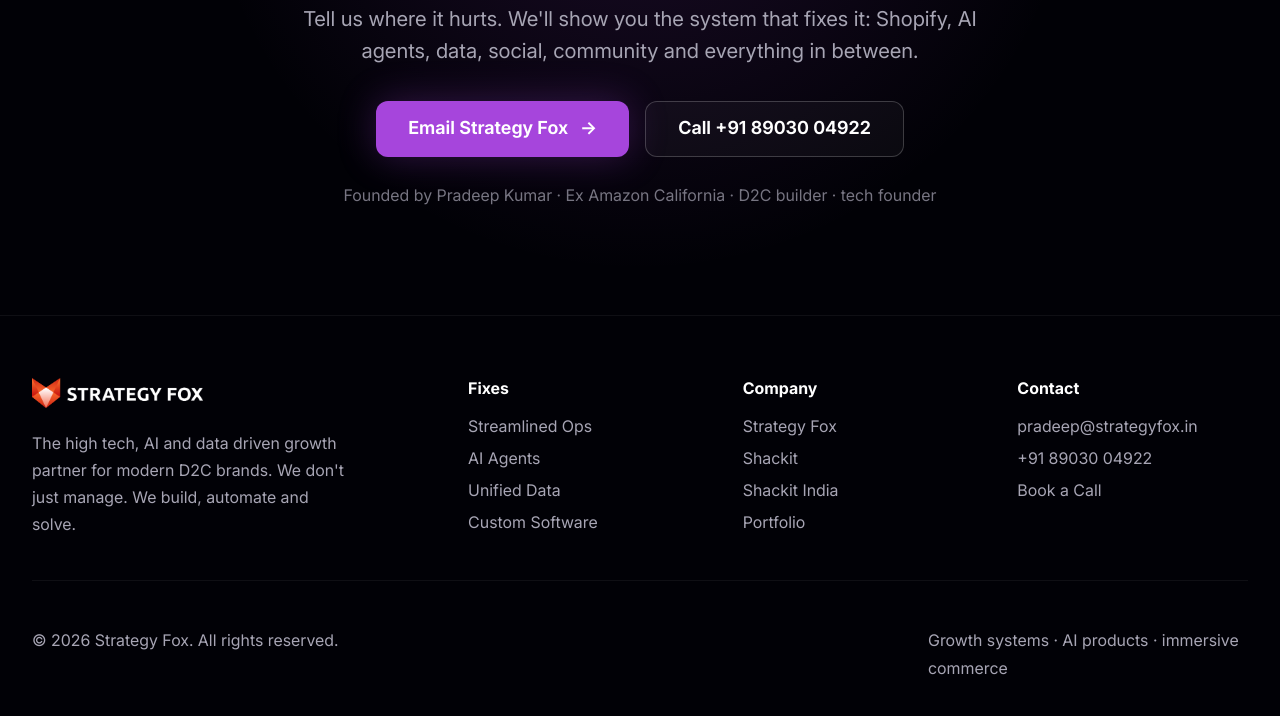
==== commit d8d72805: "Add product screenshots and enlarge mobile body text - Product cards now show real preview screensho" ====
--- a/index.html
+++ b/index.html
@@ -388,10 +388,22 @@
             <p class="lead narrow reveal">A growing suite of proprietary AI and commerce products your competitors can't copy from a template store.</p>
           </div>
           <div class="product_grid">
-            <a class="product_tile reveal tilt" href="#contact"><i>DX</i><h3>DraftedX</h3><small>3D product customiser</small><p>A web design studio with drawing, text and image tools, real time 3D preview, print ready export and Shopify integration.</p><span>Explore →</span></a>
-            <a class="product_tile reveal tilt" href="#contact"><i>CX</i><h3>CampaignX</h3><small>AI outreach engine</small><p>Market discovery, email extraction, AI brand insights, bulk campaigns and a multi campaign analytics dashboard.</p><span>Explore →</span></a>
-            <a class="product_tile reveal tilt" href="#contact"><i>SX</i><h3>SimulatorX</h3><small>AI room preview</small><p>Maps products onto walls, floors and furniture in customer photos with accurate scale, perspective and variations.</p><span>Explore →</span></a>
-            <a class="product_tile reveal tilt" href="https://www.shackit.com/"><i>XR</i><h3>Delta XR · Shackit</h3><small>Immersive commerce</small><p>3D stores, AR try on, virtual showrooms and digital twins, the Shopify for immersive commerce.</p><span>Explore →</span></a>
+            <a class="product_tile reveal" href="#contact">
+              <div class="product_cover"><img src="assets/products/draftedx.jpg" alt="DraftedX 3D product designer preview" loading="lazy" /><span class="product_mono">DX</span></div>
+              <div class="product_body"><h3>DraftedX</h3><small>3D product customiser</small><p>A web design studio with drawing, text and image tools, real time 3D preview, print ready export and Shopify integration.</p><span class="product_link">Explore →</span></div>
+            </a>
+            <a class="product_tile reveal" href="#contact">
+              <div class="product_cover product_cover_grad"><span class="cover_mono">CX</span><span class="cover_label">AI outreach</span></div>
+              <div class="product_body"><h3>CampaignX</h3><small>AI outreach engine</small><p>Market discovery, email extraction, AI brand insights, bulk campaigns and a multi campaign analytics dashboard.</p><span class="product_link">Explore →</span></div>
+            </a>
+            <a class="product_tile reveal" href="#contact">
+              <div class="product_cover"><img src="assets/products/simulatorx.jpg" alt="SimulatorX AI room visualizer preview" loading="lazy" /><span class="product_mono">SX</span></div>
+              <div class="product_body"><h3>SimulatorX</h3><small>AI room preview</small><p>Maps products onto walls, floors and furniture in customer photos with accurate scale, perspective and variations.</p><span class="product_link">Explore →</span></div>
+            </a>
+            <a class="product_tile reveal" href="https://www.shackit.com/">
+              <div class="product_cover"><img src="assets/products/deltaxr.jpg" alt="Delta XR shoppable 360 store tour preview" loading="lazy" /><span class="product_mono">XR</span></div>
+              <div class="product_body"><h3>Delta XR · Shackit</h3><small>Immersive commerce</small><p>3D stores, AR try on, virtual showrooms and digital twins, the Shopify for immersive commerce.</p><span class="product_link">Explore →</span></div>
+            </a>
           </div>
         </div>
       </section>
--- a/styles.css
+++ b/styles.css
@@ -1264,14 +1264,14 @@
 }
 
 .product_tile {
-  display: block;
-  padding: 30px;
+  display: flex;
+  flex-direction: column;
+  overflow: hidden;
   border: 1px solid var(--line);
   border-radius: 18px;
   background: linear-gradient(180deg, rgba(255,255,255,0.05), rgba(255,255,255,0.018));
   box-shadow: inset 0 1px 0 rgba(255,255,255,0.04);
   transition: transform 0.2s ease, border-color 0.25s ease, box-shadow 0.25s ease;
-  transform-style: preserve-3d;
 }
 
 .product_tile:hover {
@@ -1279,17 +1279,76 @@
   box-shadow: 0 22px 60px rgba(0,0,0,0.45);
 }
 
-.product_tile i {
-  width: 52px;
-  height: 52px;
+.product_cover {
+  position: relative;
+  aspect-ratio: 16 / 9;
+  overflow: hidden;
+  background: #11111a;
+  border-bottom: 1px solid var(--line);
+}
+
+.product_cover img {
+  width: 100%;
+  height: 100%;
+  object-fit: cover;
+  display: block;
+  transition: transform 0.55s cubic-bezier(0.2, 0.7, 0.2, 1);
+}
+
+.product_tile:hover .product_cover img {
+  transform: scale(1.07);
+}
+
+.product_cover_grad {
+  display: flex;
+  flex-direction: column;
+  align-items: center;
+  justify-content: center;
+  gap: 6px;
+  background:
+    radial-gradient(circle at 30% 25%, rgba(126,220,229,0.4), transparent 55%),
+    linear-gradient(135deg, rgba(166,69,220,0.55), rgba(124,69,255,0.45));
+}
+
+.cover_mono {
+  font-size: 46px;
+  font-weight: 800;
+  letter-spacing: 0.02em;
+  color: #fff;
+  text-shadow: 0 4px 24px rgba(0,0,0,0.35);
+}
+
+.cover_label {
+  color: rgba(255,255,255,0.85);
+  font-size: 13px;
+  font-weight: 600;
+  letter-spacing: 0.14em;
+  text-transform: uppercase;
+}
+
+.product_mono {
+  position: absolute;
+  top: 12px;
+  left: 12px;
+  width: 36px;
+  height: 36px;
   display: grid;
   place-items: center;
-  border-radius: 14px;
-  background: rgba(255,255,255,0.07);
-  color: #e9e4f5;
+  border-radius: 10px;
+  background: rgba(1,1,6,0.6);
+  backdrop-filter: blur(8px);
+  border: 1px solid rgba(255,255,255,0.14);
+  color: #fff;
   font-style: normal;
   font-weight: 720;
-  margin-bottom: 22px;
+  font-size: 13px;
+}
+
+.product_body {
+  display: flex;
+  flex-direction: column;
+  flex: 1;
+  padding: 24px;
 }
 
 .product_tile h3 {
@@ -1305,12 +1364,13 @@
 
 .product_tile p {
   margin-top: 16px;
+  flex: 1;
   color: var(--muted);
   font-size: 15px;
   line-height: 1.65;
 }
 
-.product_tile span {
+.product_link {
   display: inline-flex;
   margin-top: 22px;
   color: #c875ff;
@@ -1633,7 +1693,7 @@
     grid-template-columns: 1fr;
   }
   .flip {
-    height: 260px;
+    height: 300px;
   }
   .product_grid {
     grid-template-columns: 1fr;
@@ -1654,6 +1714,80 @@
   }
   .cursor_glow {
     display: none;
+  }
+
+  /* larger, more readable body text on mobile */
+  .lead {
+    font-size: 18px;
+  }
+  .hero_text {
+    font-size: 18px;
+  }
+  .hero_stats span {
+    font-size: 14px;
+  }
+  .hero_note {
+    font-size: 14px;
+  }
+  .flip_face h3 {
+    font-size: 19px;
+  }
+  .flip_face p {
+    font-size: 15.5px;
+  }
+  .diag_tag {
+    font-size: 12px;
+  }
+  .flip_cue {
+    font-size: 14px;
+  }
+  .tally_count {
+    font-size: 17px;
+  }
+  .tally_msg {
+    font-size: 15px;
+  }
+  .demo_copy > p {
+    font-size: 17px;
+  }
+  .ticks li {
+    font-size: 16.5px;
+  }
+  .product_tile p {
+    font-size: 16px;
+  }
+  .product_tile small {
+    font-size: 15px;
+  }
+  .toggle_panel li {
+    font-size: 16px;
+  }
+  .capability_row span {
+    font-size: 15px;
+  }
+  .query_pills .qpill {
+    font-size: 15px;
+  }
+  .data_prompt,
+  .dbar {
+    font-size: 14px;
+  }
+  .quote_grid p,
+  .founder_card p {
+    font-size: 17px;
+  }
+  .founder_stats span {
+    font-size: 15px;
+  }
+  .marquee_label {
+    font-size: 15px;
+  }
+  .site_footer p,
+  .site_footer a:not(.brand) {
+    font-size: 16px;
+  }
+  .footer_bottom {
+    font-size: 15px;
   }
 }
 
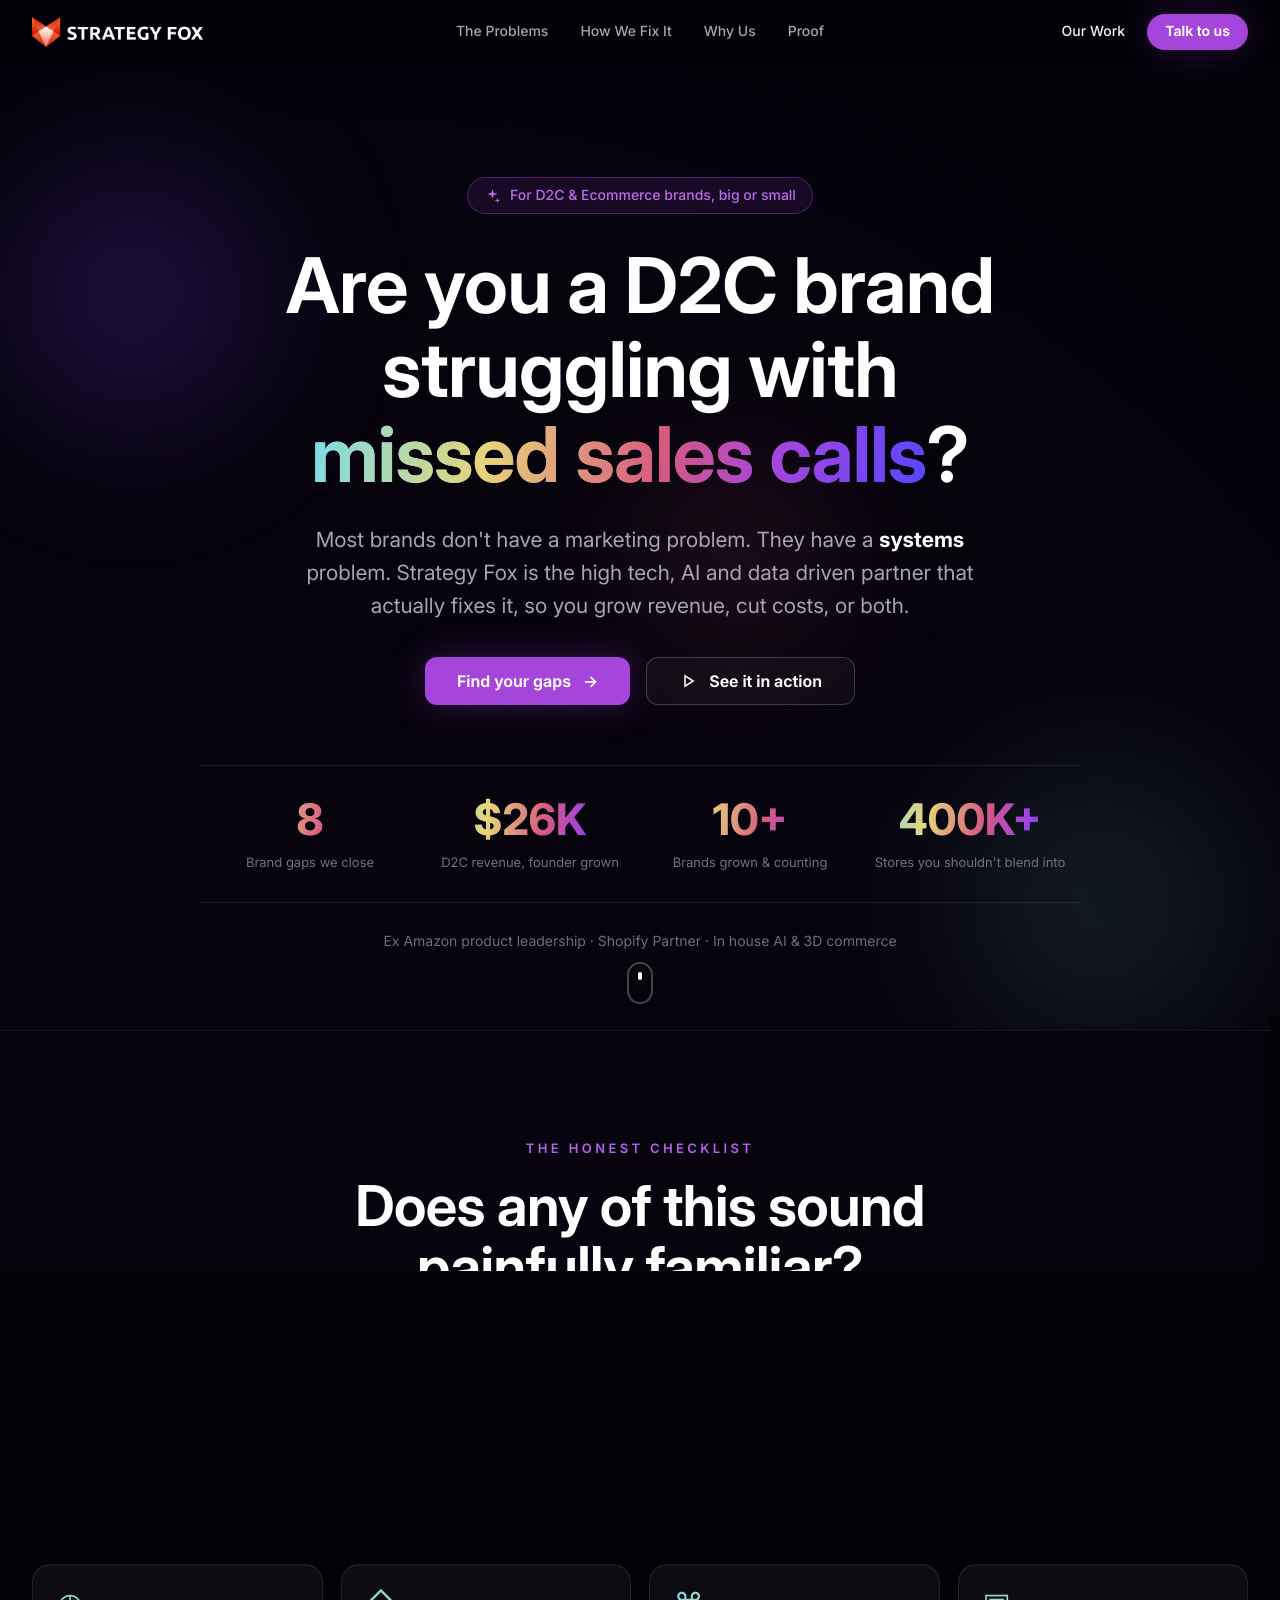
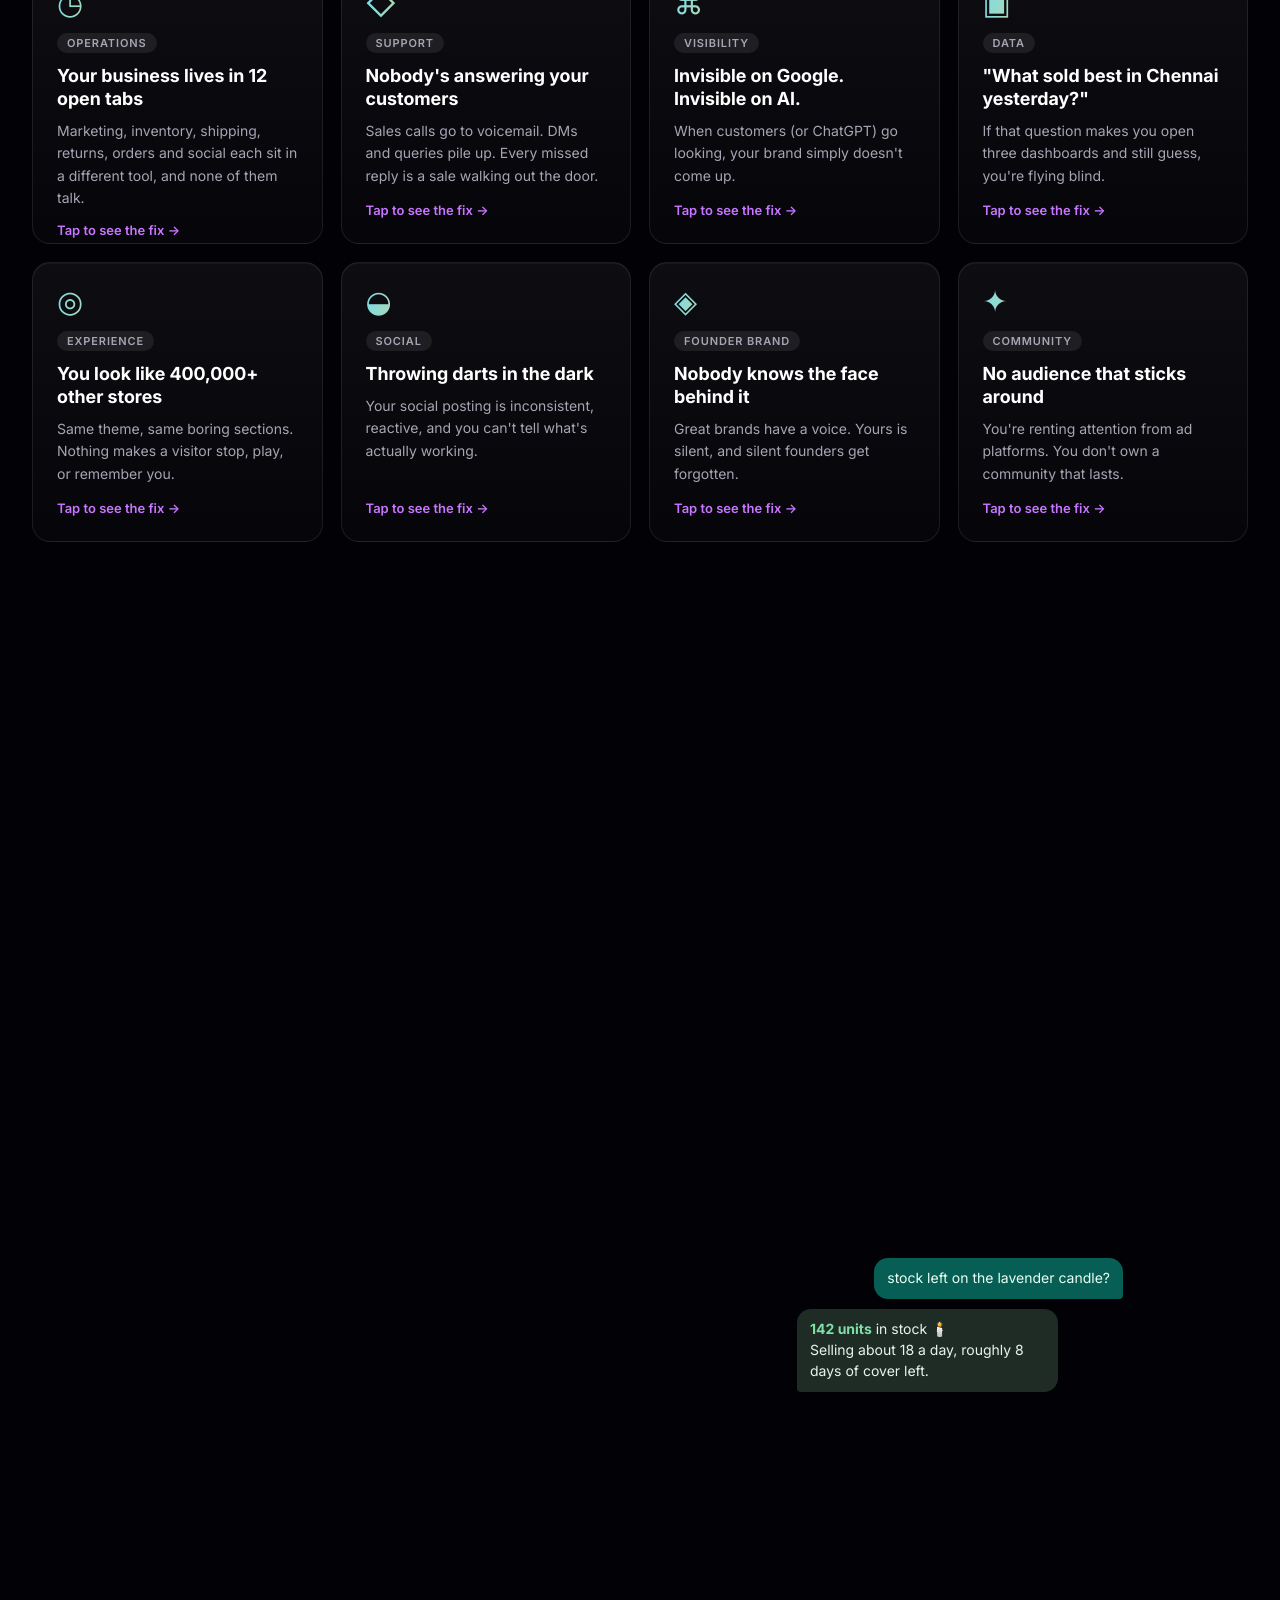
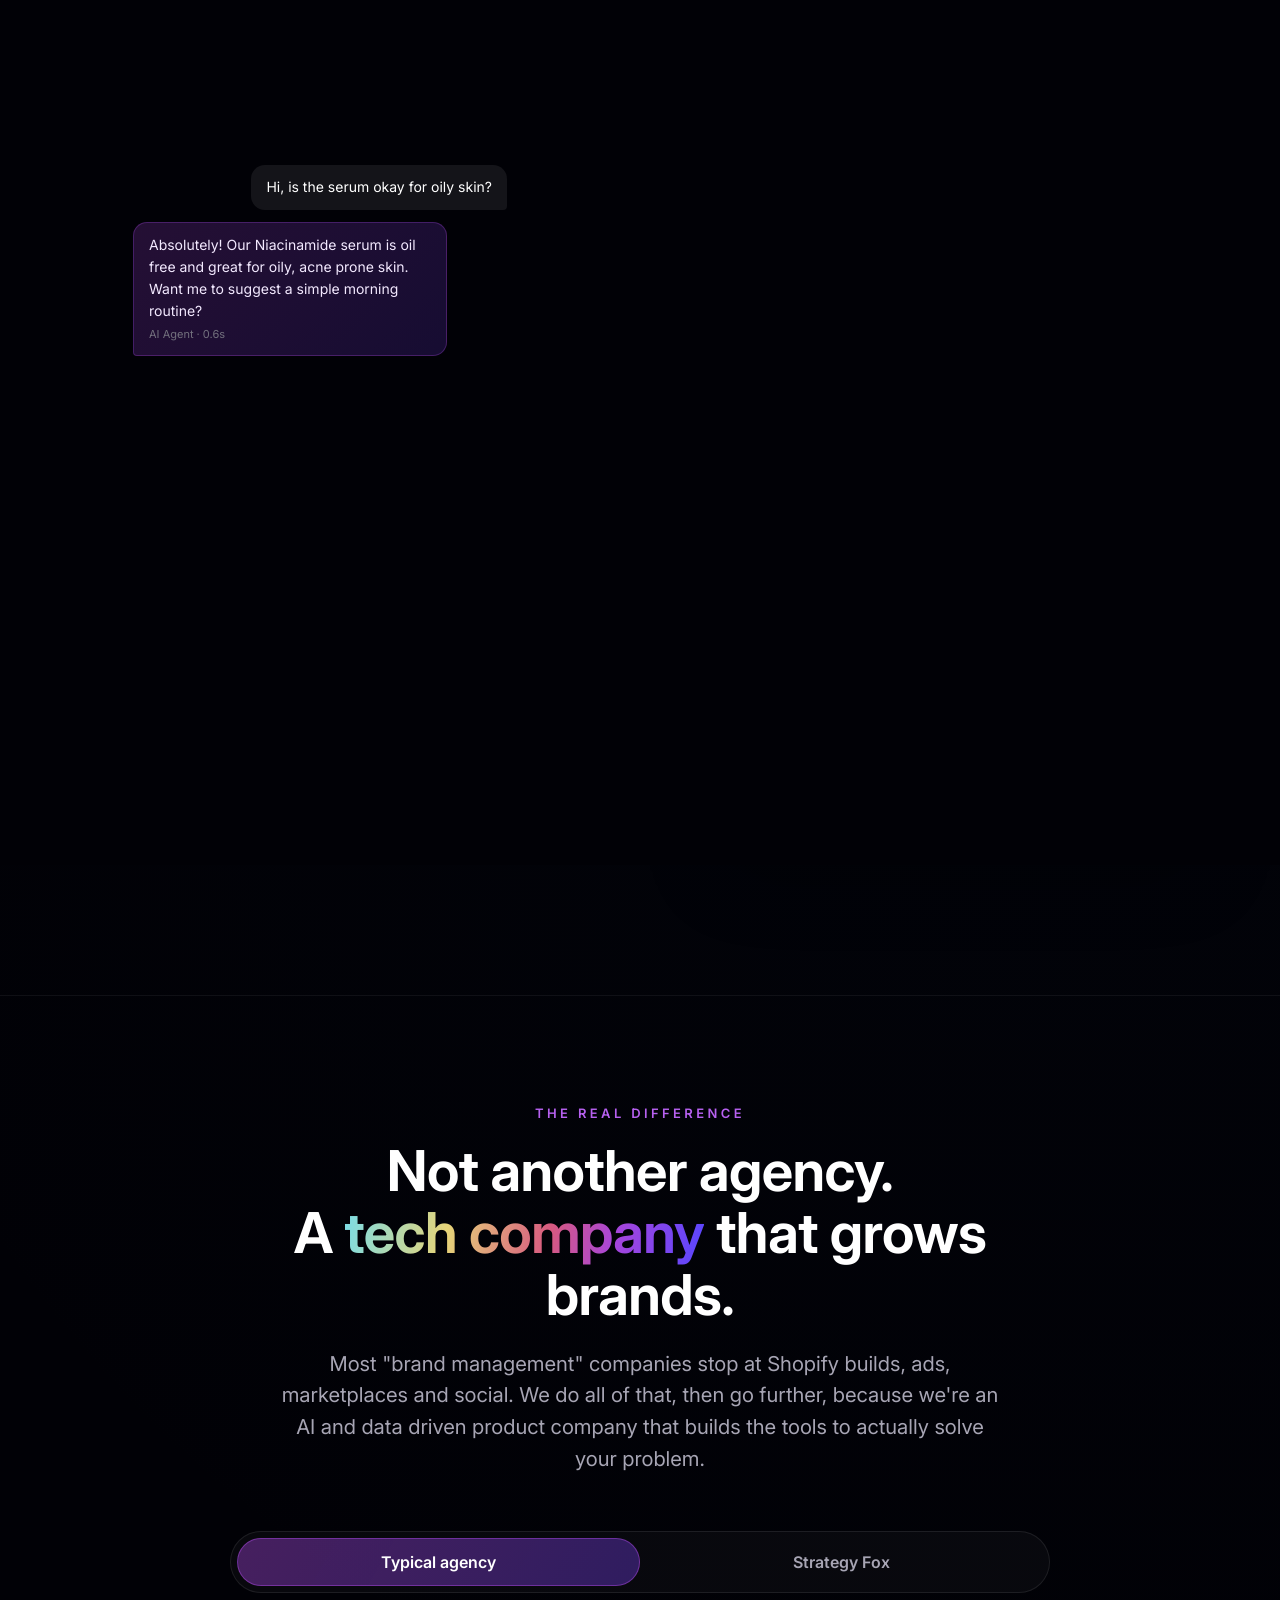
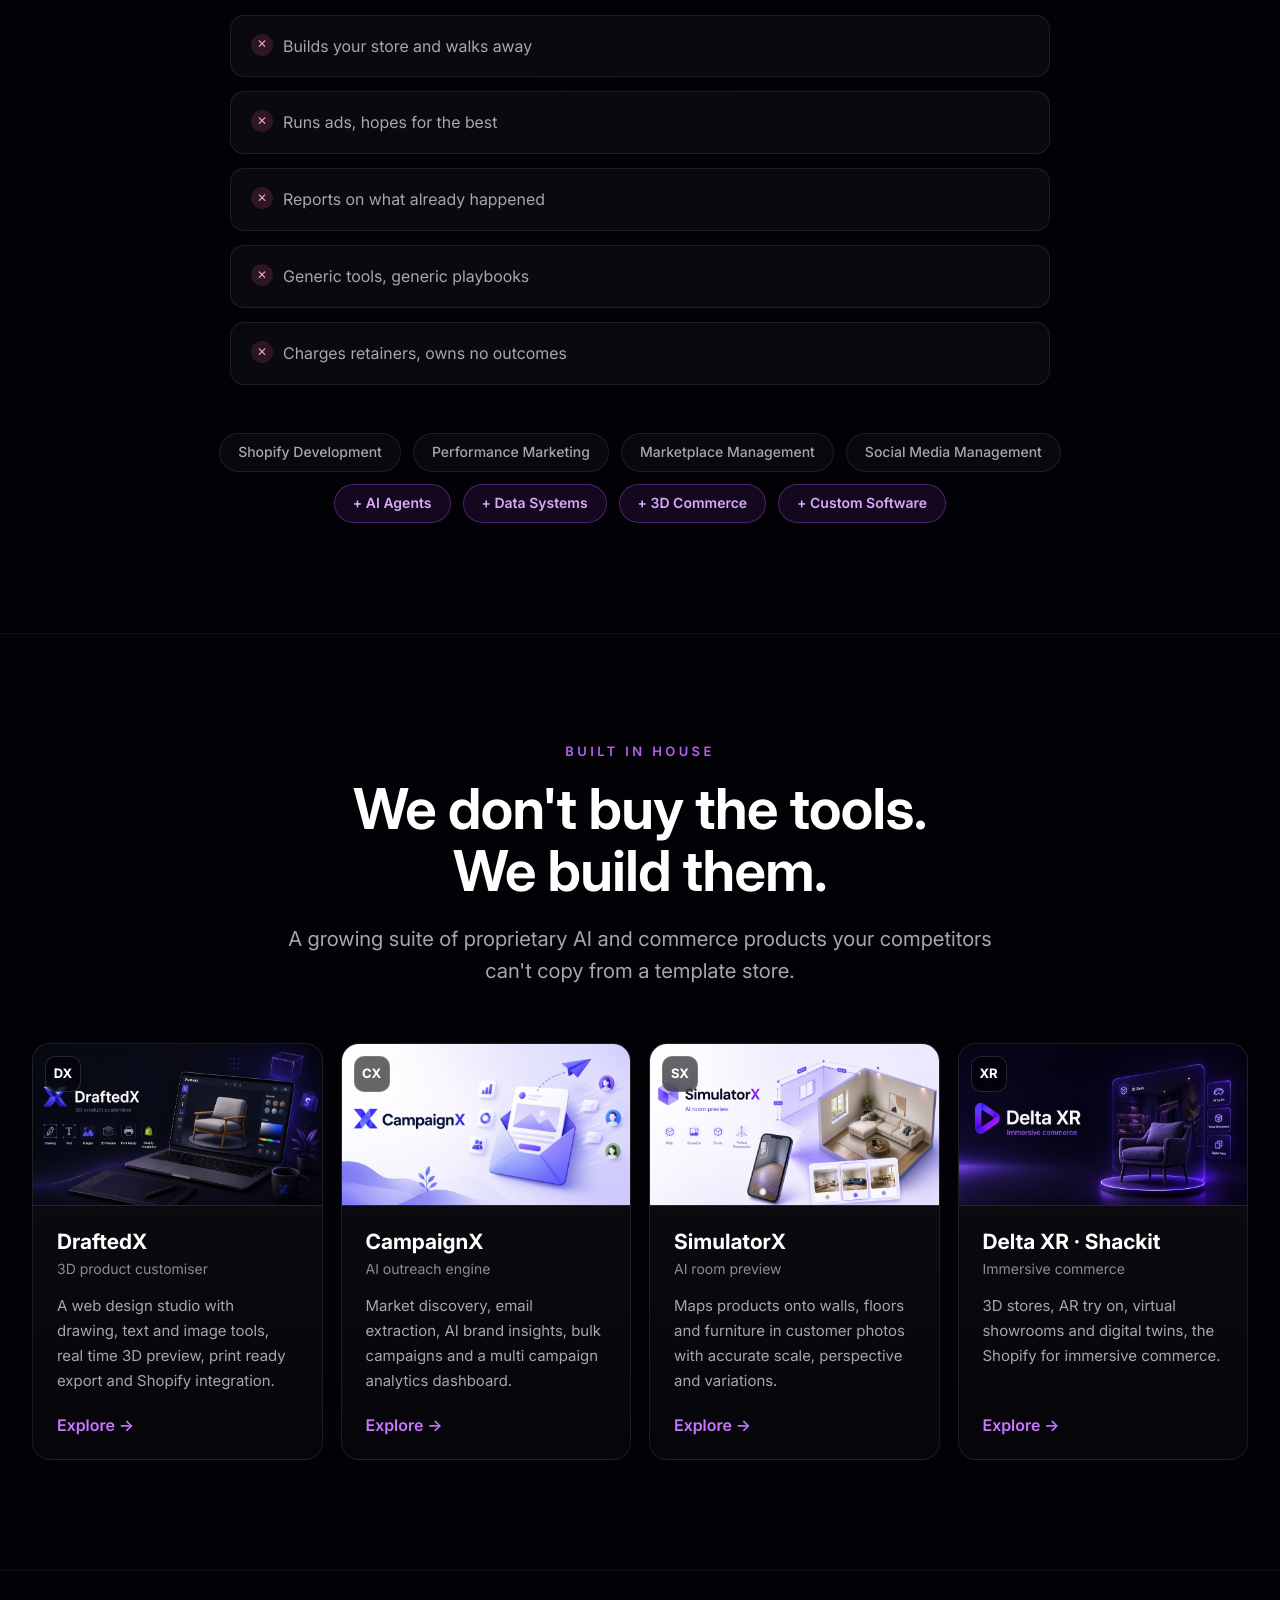
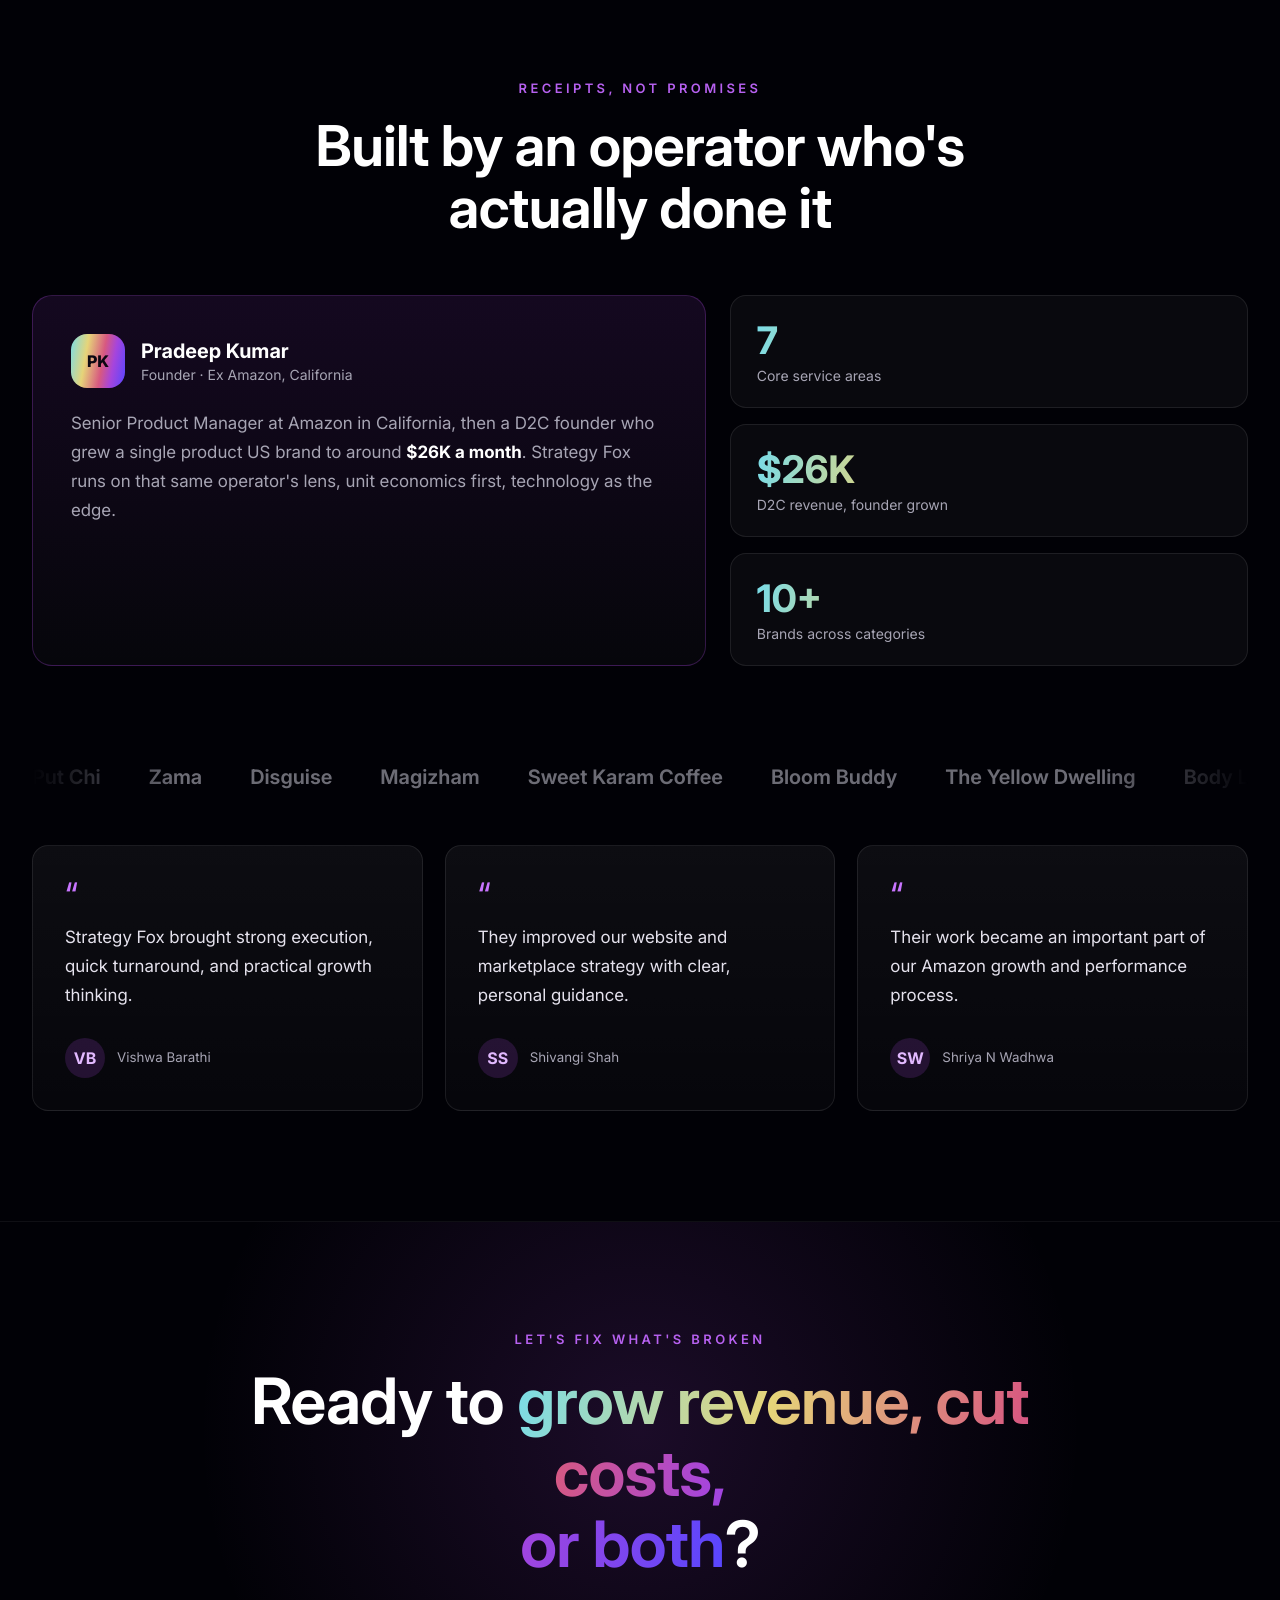
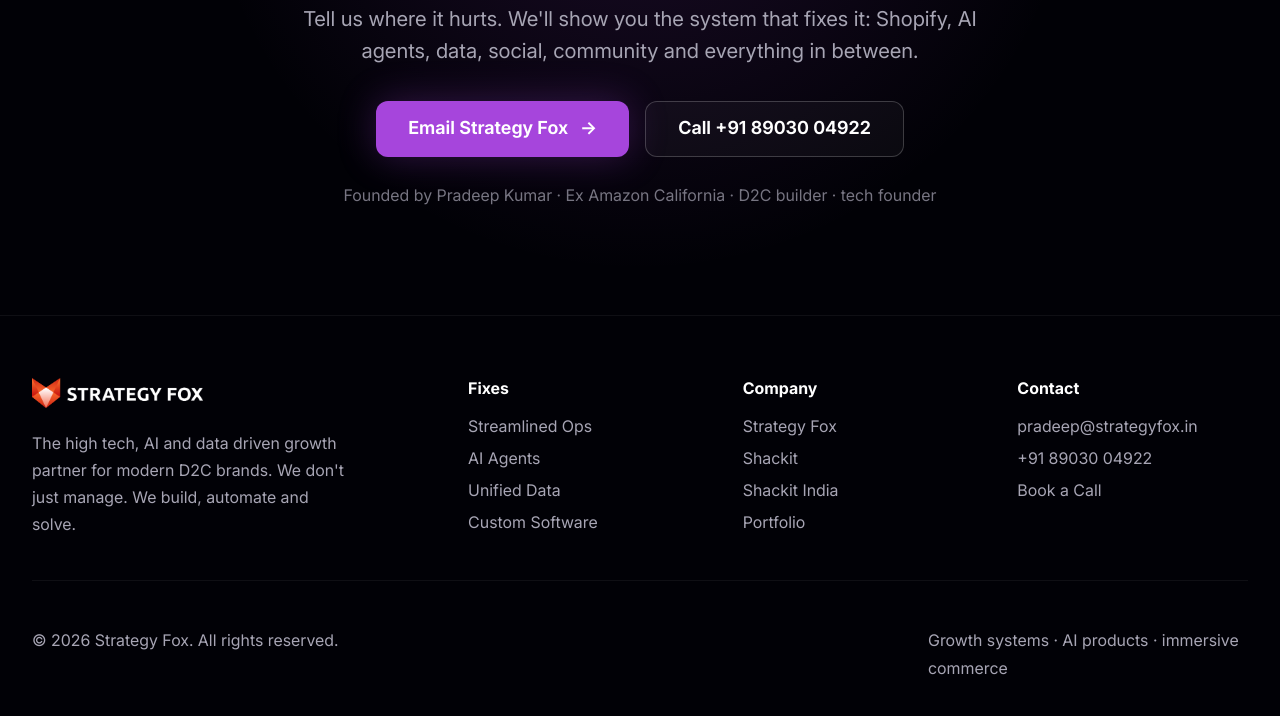
==== commit 23dafbbc: "Replace product images with branded illustrations Swap in the four supplied product visuals (Drafted" ====
--- a/index.html
+++ b/index.html
@@ -393,7 +393,7 @@
               <div class="product_body"><h3>DraftedX</h3><small>3D product customiser</small><p>A web design studio with drawing, text and image tools, real time 3D preview, print ready export and Shopify integration.</p><span class="product_link">Explore →</span></div>
             </a>
             <a class="product_tile reveal" href="#contact">
-              <div class="product_cover product_cover_grad"><span class="cover_mono">CX</span><span class="cover_label">AI outreach</span></div>
+              <div class="product_cover"><img src="assets/products/campaignx.jpg" alt="CampaignX AI outreach dashboard preview" loading="lazy" /><span class="product_mono">CX</span></div>
               <div class="product_body"><h3>CampaignX</h3><small>AI outreach engine</small><p>Market discovery, email extraction, AI brand insights, bulk campaigns and a multi campaign analytics dashboard.</p><span class="product_link">Explore →</span></div>
             </a>
             <a class="product_tile reveal" href="#contact">
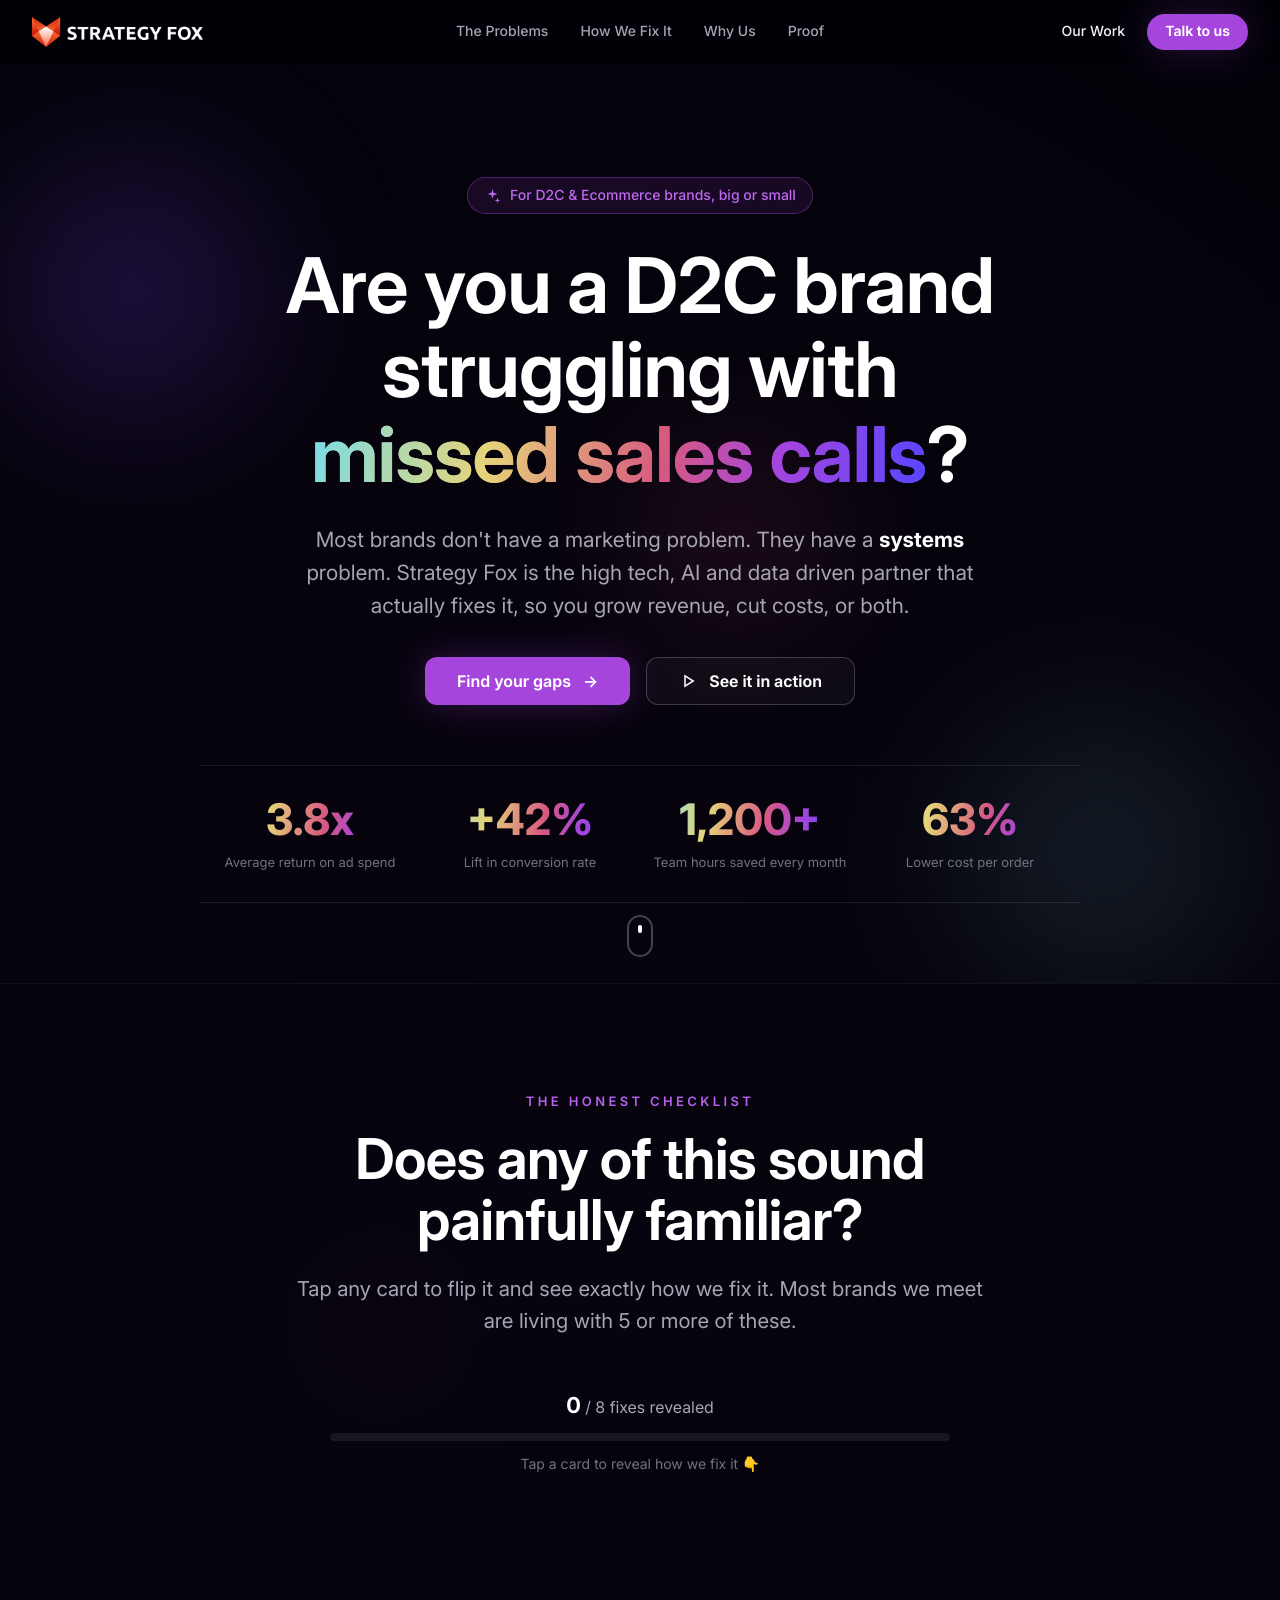
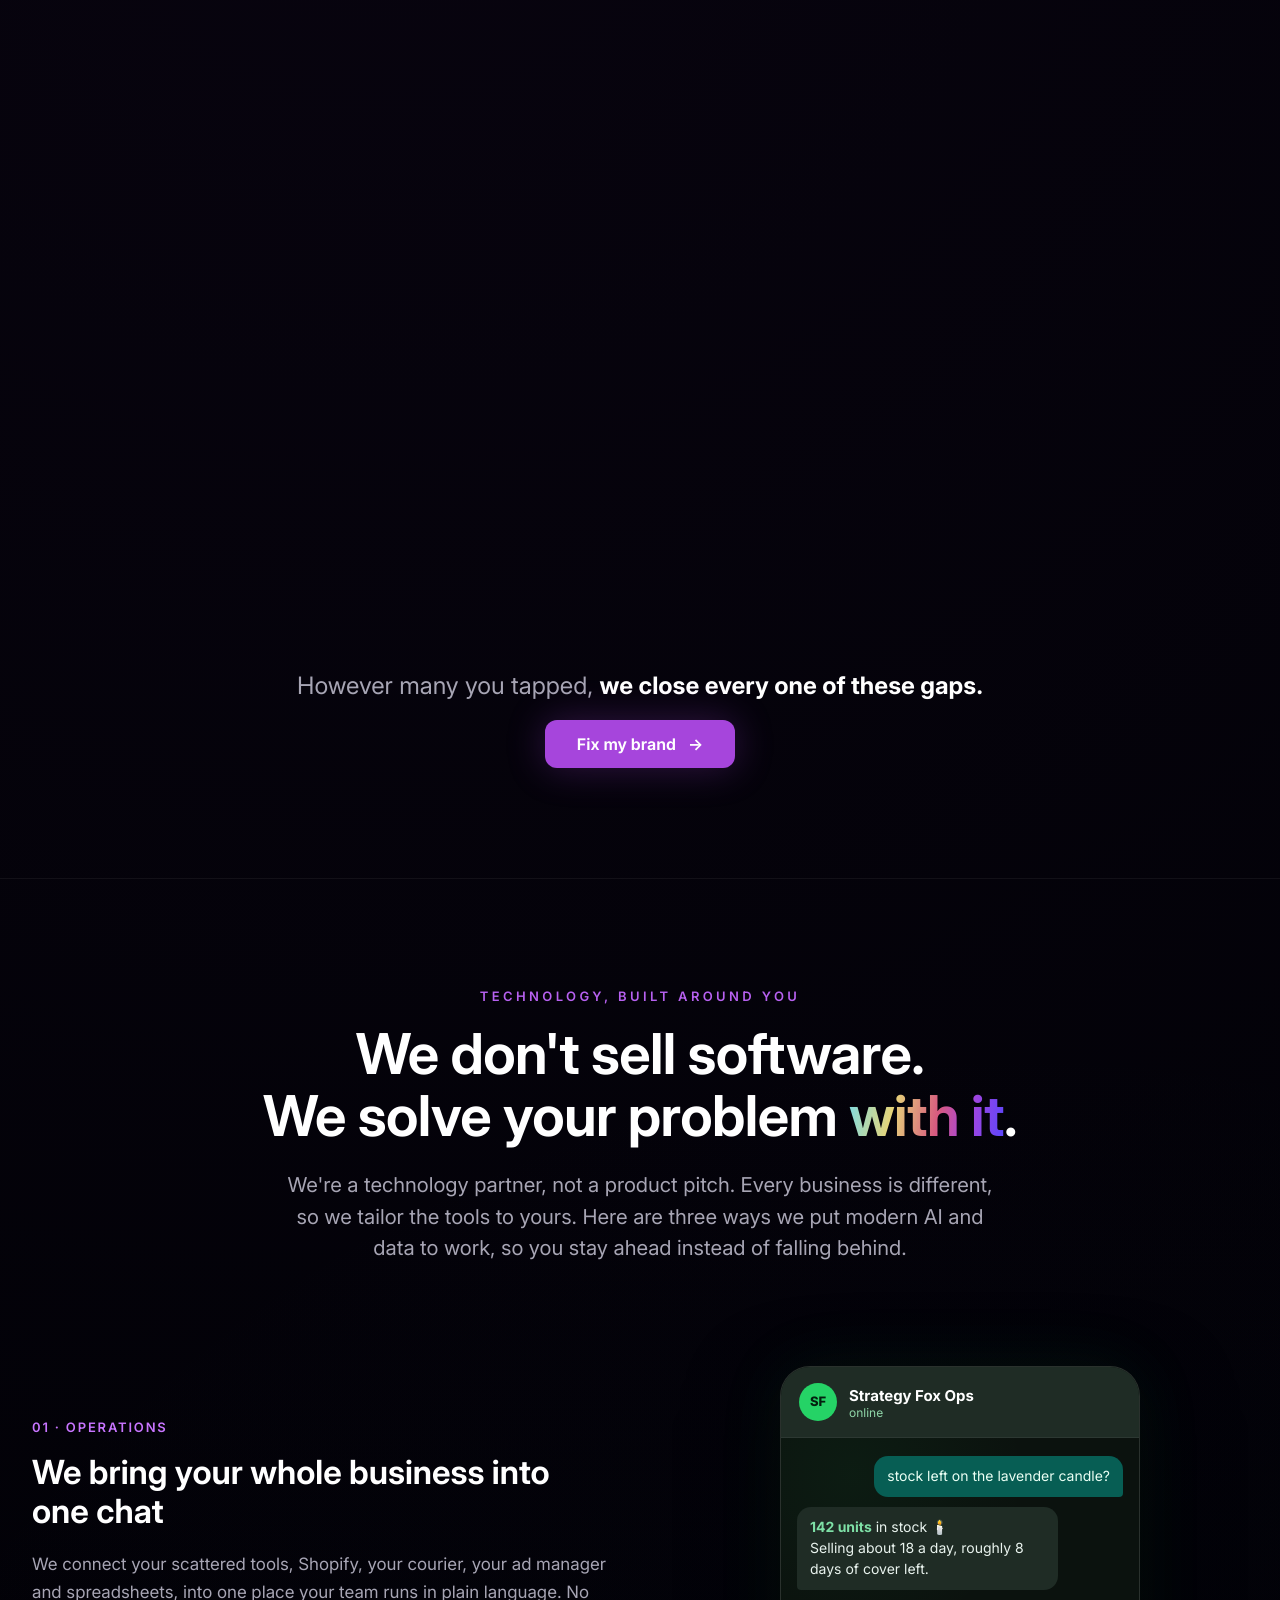
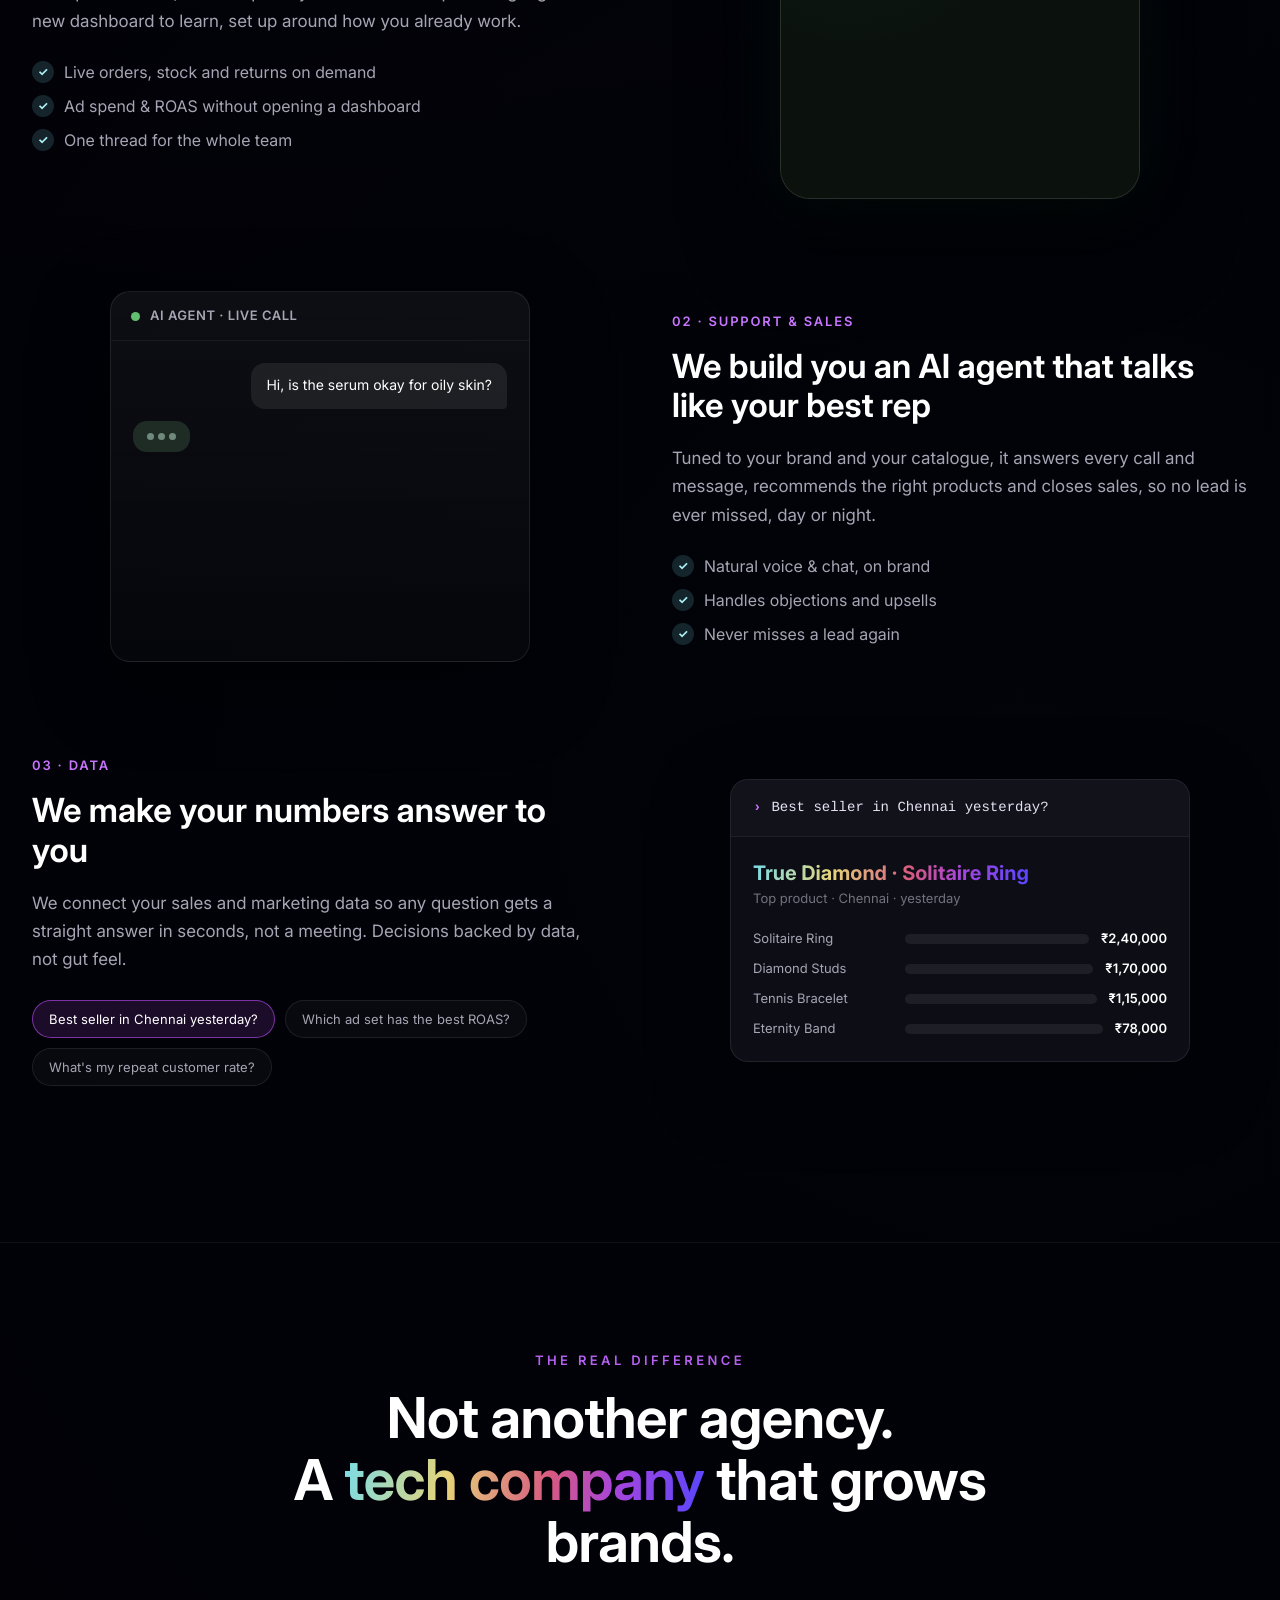
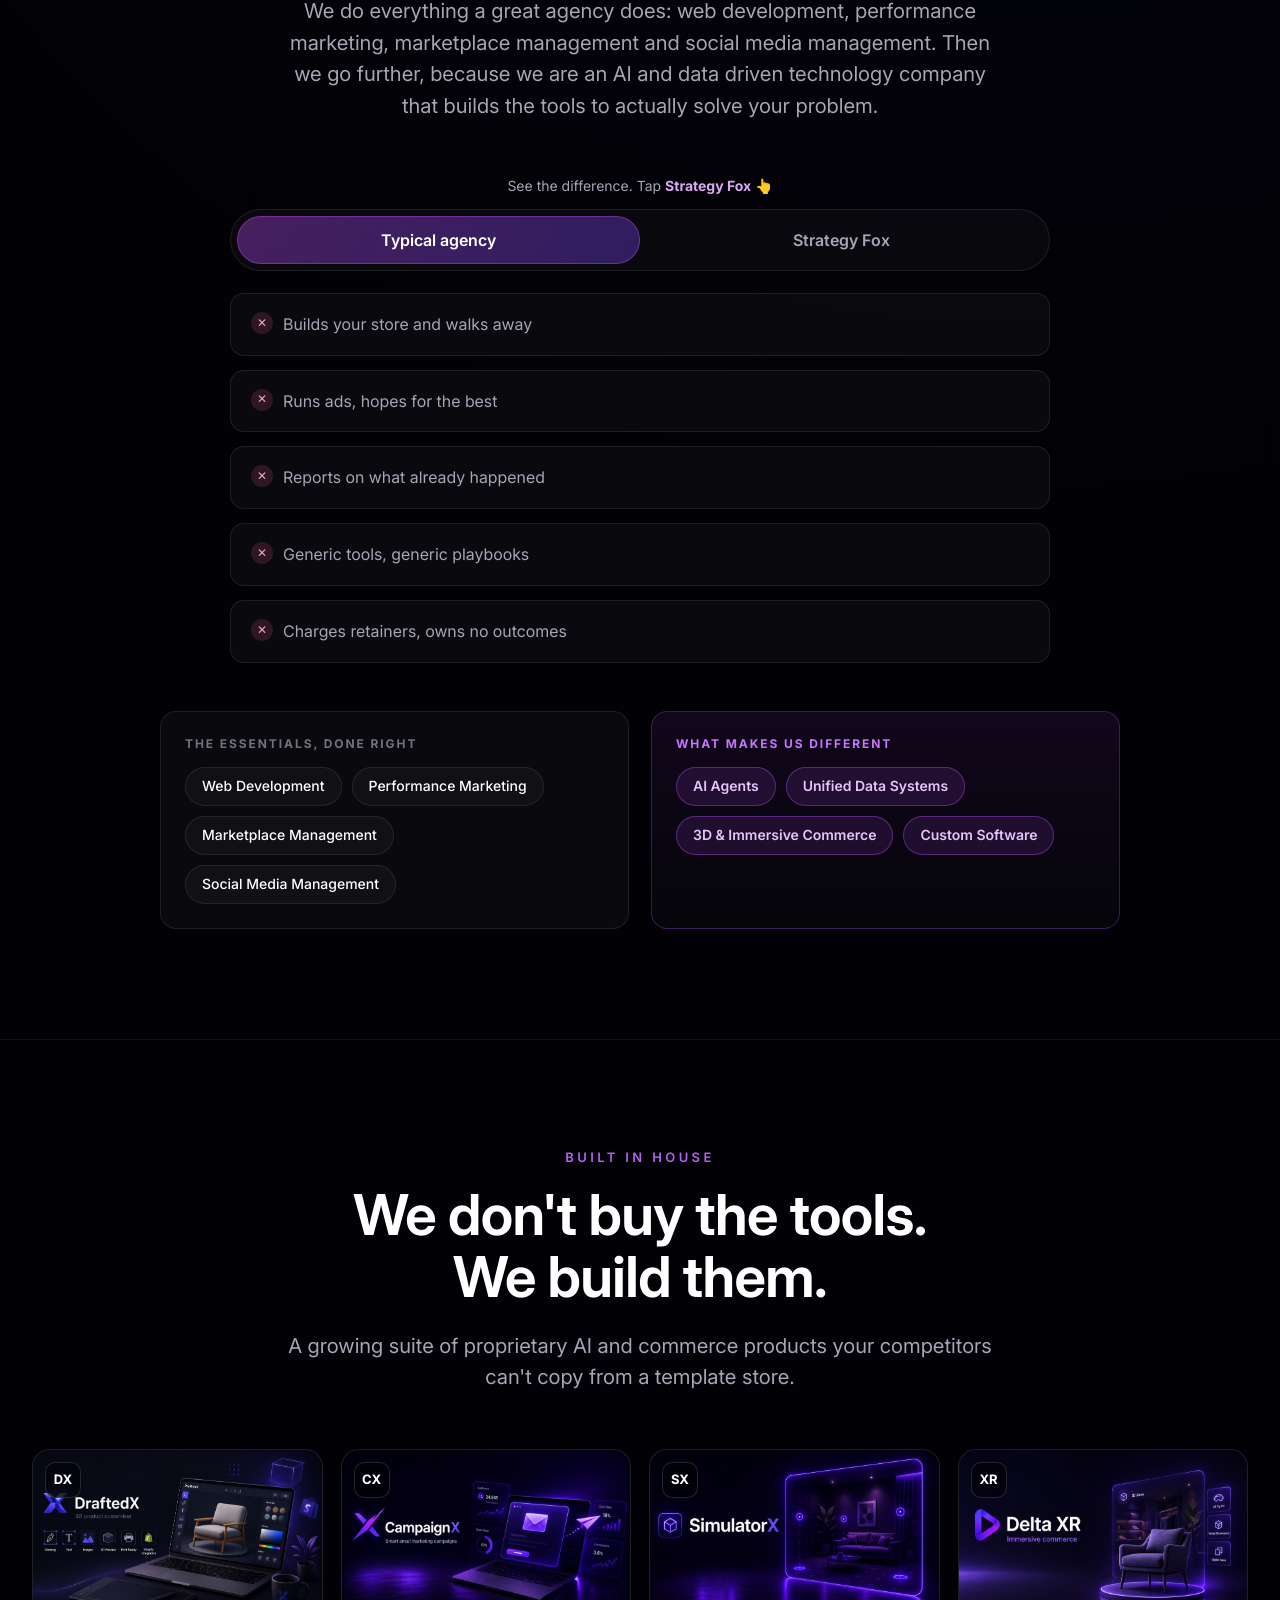
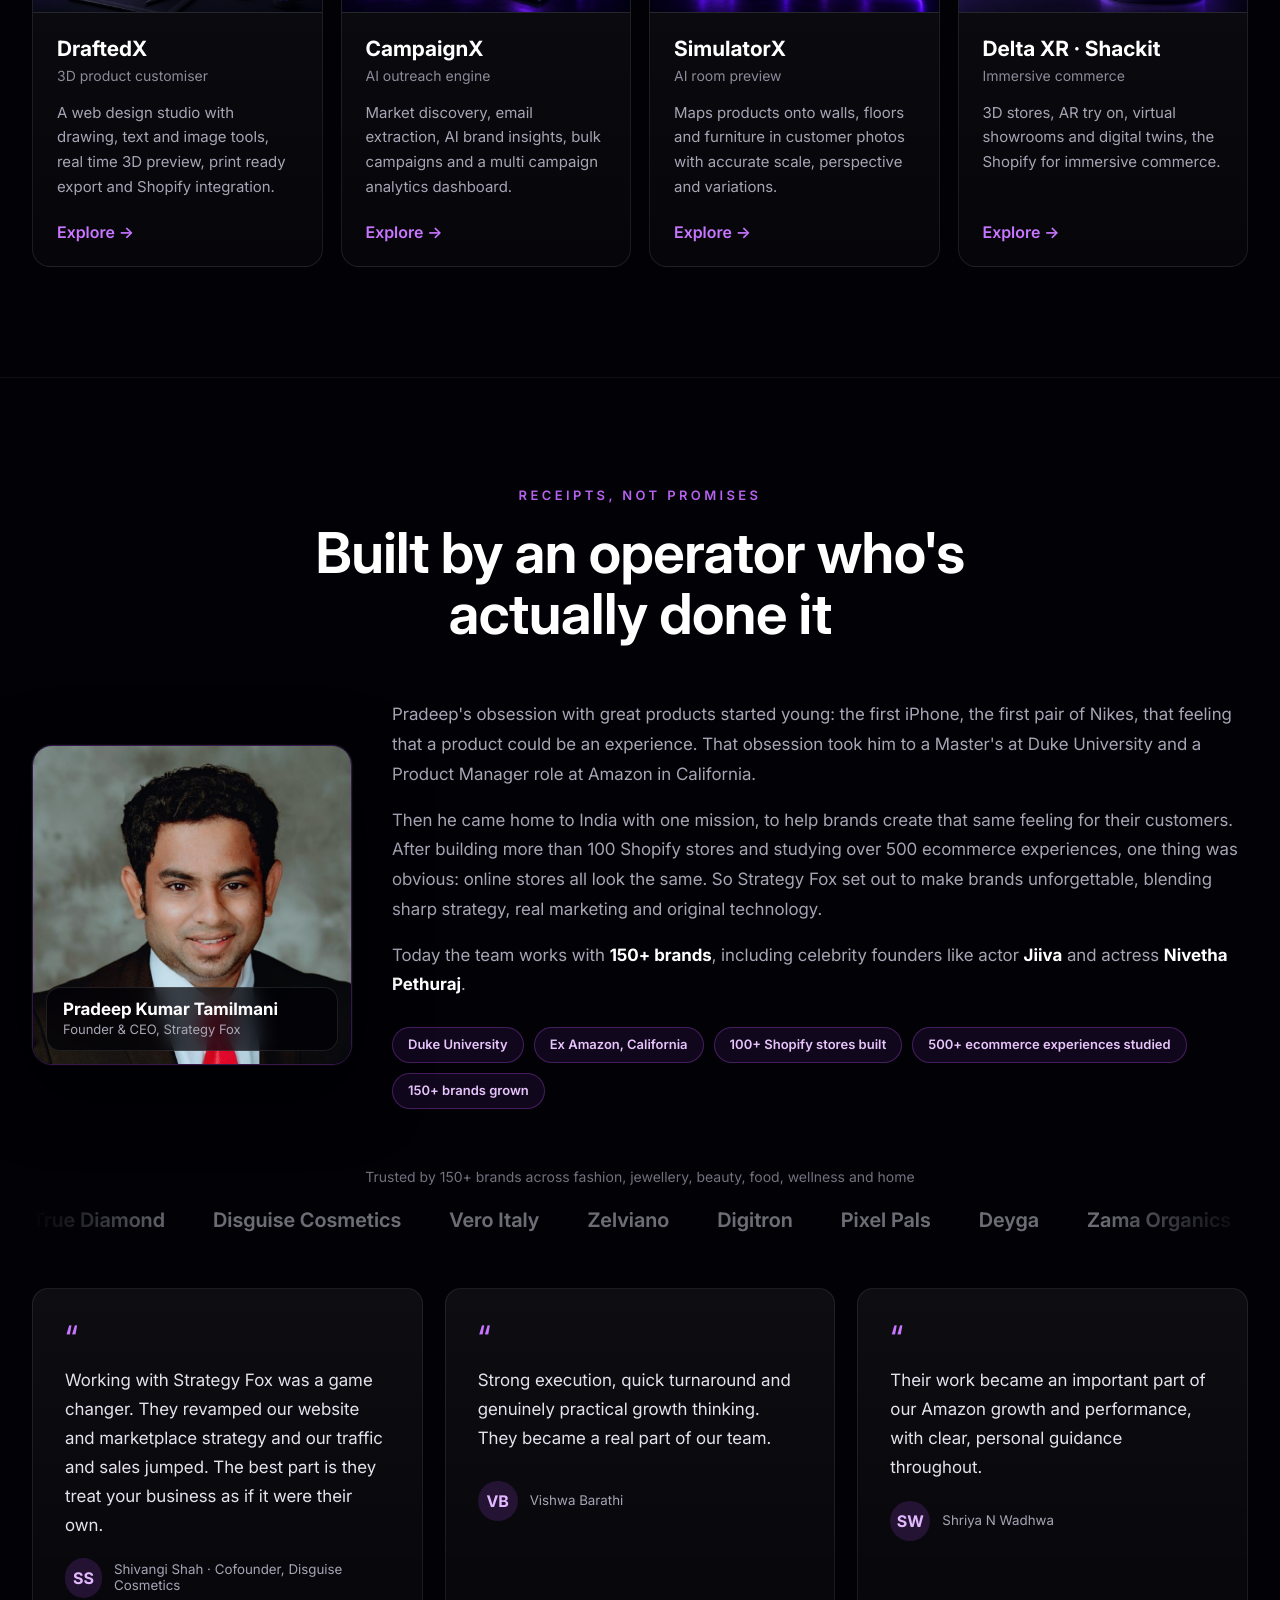
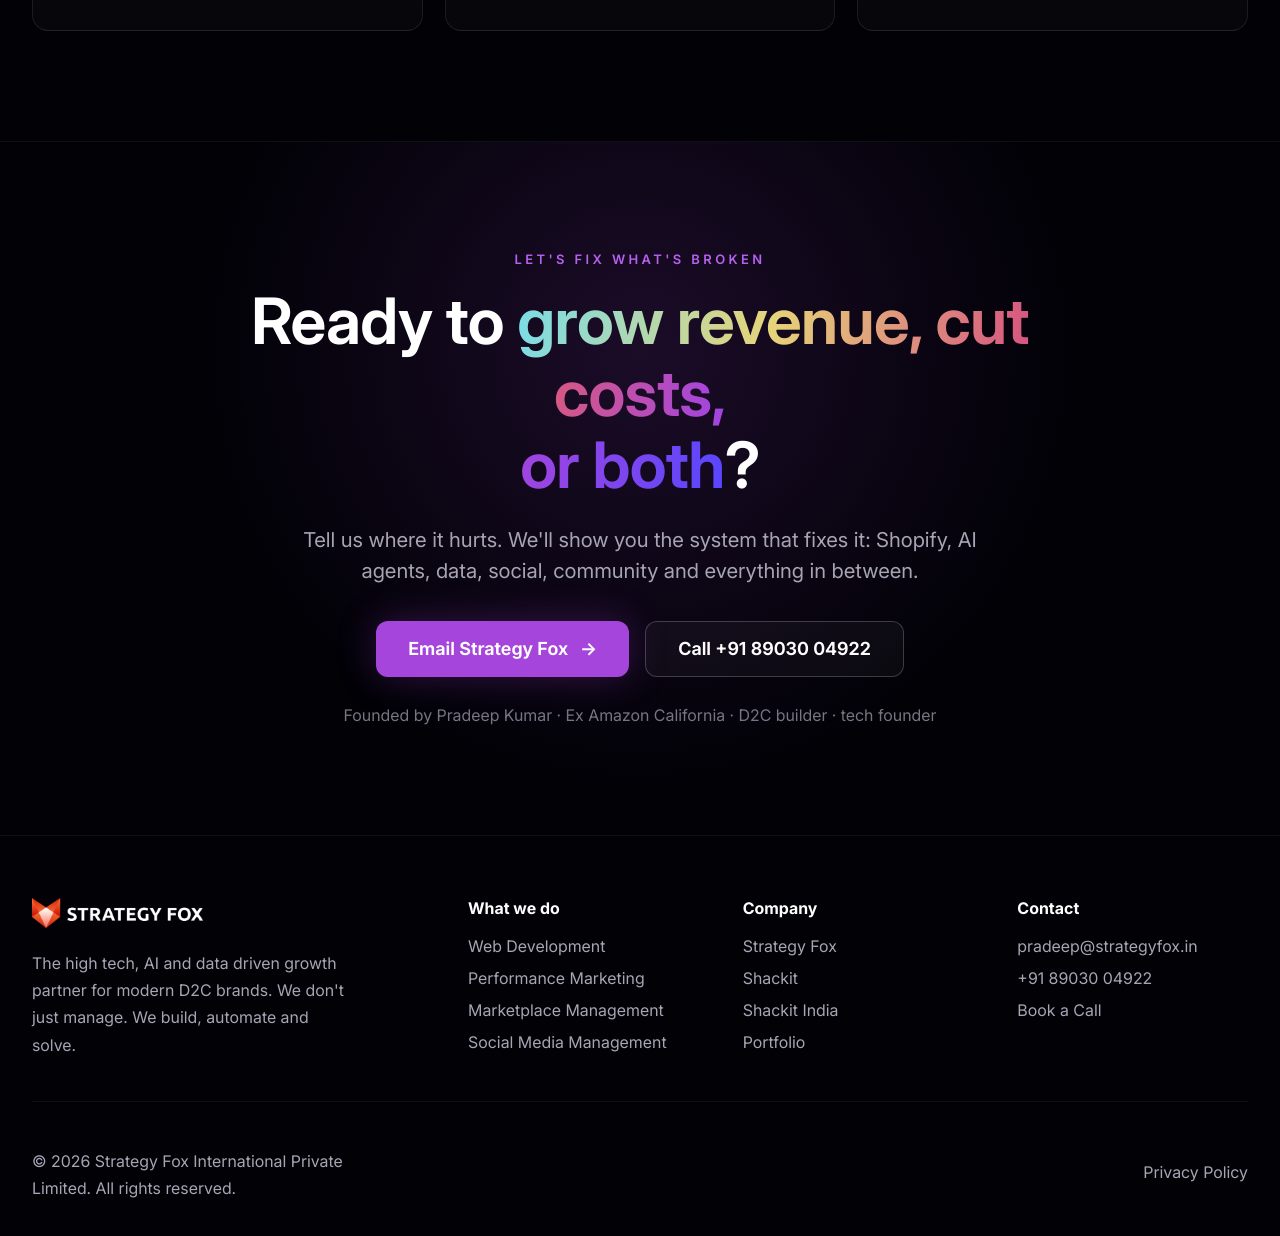
==== commit d28774e9: "Major content and UX update across the site - Header Our Work links to strategyfox.in/showcase - Her" ====
--- a/index.html
+++ b/index.html
@@ -3,11 +3,34 @@
   <head>
     <meta charset="UTF-8" />
     <meta name="viewport" content="width=device-width, initial-scale=1.0" />
-    <title>Strategy Fox | We don't just manage brands. We fix what's broken.</title>
+    <title>Strategy Fox | AI and Data Driven Growth Partner for D2C Brands</title>
     <meta
       name="description"
-      content="Strategy Fox is a high tech, AI and data driven growth partner for D2C brands. We streamline operations, build AI customer agents, unify your data, and turn boring Shopify stores into interactive experiences that grow revenue and cut costs."
+      content="Strategy Fox is an AI and data driven growth partner for D2C and ecommerce brands. Web development, performance marketing, marketplace and social media management, plus AI agents, unified data and 3D commerce that grow revenue and cut costs."
     />
+    <meta name="keywords" content="D2C growth partner, ecommerce agency India, Shopify web development, performance marketing, marketplace management, social media management, AI agents, 3D commerce, immersive commerce, Strategy Fox" />
+    <meta name="author" content="Strategy Fox International Private Limited" />
+    <meta name="robots" content="index, follow" />
+    <meta name="theme-color" content="#010106" />
+    <link rel="canonical" href="https://sf-ai-website-blush.vercel.app/" />
+
+    <!-- Open Graph (WhatsApp, Facebook, LinkedIn previews) -->
+    <meta property="og:type" content="website" />
+    <meta property="og:site_name" content="Strategy Fox" />
+    <meta property="og:title" content="Strategy Fox | AI and Data Driven Growth Partner for D2C Brands" />
+    <meta property="og:description" content="Not just brand management. We build AI agents, unify your data, run web, marketing, marketplace and social, and add 3D commerce, so you grow revenue and cut costs." />
+    <meta property="og:url" content="https://sf-ai-website-blush.vercel.app/" />
+    <meta property="og:image" content="https://sf-ai-website-blush.vercel.app/og-image.png" />
+    <meta property="og:image:width" content="1200" />
+    <meta property="og:image:height" content="630" />
+    <meta property="og:image:alt" content="Strategy Fox" />
+
+    <!-- Twitter / X -->
+    <meta name="twitter:card" content="summary_large_image" />
+    <meta name="twitter:title" content="Strategy Fox | AI and Data Driven Growth Partner for D2C Brands" />
+    <meta name="twitter:description" content="Not just brand management. We build AI agents, unify your data, run web, marketing, marketplace and social, and add 3D commerce, so you grow revenue and cut costs." />
+    <meta name="twitter:image" content="https://sf-ai-website-blush.vercel.app/og-image.png" />
+
     <link rel="preconnect" href="https://fonts.googleapis.com" />
     <link rel="preconnect" href="https://fonts.gstatic.com" crossorigin />
     <link
@@ -17,6 +40,36 @@
     <link rel="icon" type="image/png" sizes="64x64" href="favicon-64.png" />
     <link rel="apple-touch-icon" href="apple-touch-icon.png" />
     <link rel="stylesheet" href="styles.css" />
+
+    <script type="application/ld+json">
+      {
+        "@context": "https://schema.org",
+        "@type": "Organization",
+        "name": "Strategy Fox",
+        "legalName": "Strategy Fox International Private Limited",
+        "url": "https://sf-ai-website-blush.vercel.app/",
+        "logo": "https://sf-ai-website-blush.vercel.app/logo.png",
+        "image": "https://sf-ai-website-blush.vercel.app/og-image.png",
+        "description": "AI and data driven growth partner for D2C and ecommerce brands. Web development, performance marketing, marketplace and social media management, AI agents, unified data and 3D commerce.",
+        "founder": { "@type": "Person", "name": "Pradeep Kumar Tamilmani" },
+        "email": "pradeep@strategyfox.in",
+        "telephone": "+91-8903004922",
+        "address": {
+          "@type": "PostalAddress",
+          "streetAddress": "208, Model School Extension",
+          "addressLocality": "Chennai",
+          "postalCode": "600019",
+          "addressRegion": "Tamil Nadu",
+          "addressCountry": "IN"
+        },
+        "sameAs": [
+          "https://www.strategyfox.in/",
+          "https://www.shackit.com/",
+          "https://shackit.in/",
+          "https://linktr.ee/strategyfox.in"
+        ]
+      }
+    </script>
   </head>
   <body>
     <div class="cursor_glow" aria-hidden="true"></div>
@@ -35,7 +88,7 @@
           <a href="#proof">Proof</a>
         </nav>
         <div class="nav_actions">
-          <a class="ghost_link" href="#proof">Our Work</a>
+          <a class="ghost_link" href="https://strategyfox.in/showcase" target="_blank" rel="noopener">Our Work</a>
           <a class="pill_btn nav_btn" href="#contact">Talk to us</a>
         </div>
       </div>
@@ -71,12 +124,11 @@
             </a>
           </div>
           <div class="hero_stats reveal">
-            <div><strong data-count="8" data-suffix="">0</strong><span>Brand gaps we close</span></div>
-            <div><strong data-count="26" data-prefix="$" data-suffix="K">0</strong><span>D2C revenue, founder grown</span></div>
-            <div><strong data-count="10" data-suffix="+">0</strong><span>Brands grown &amp; counting</span></div>
-            <div><strong data-count="400" data-suffix="K+">0</strong><span>Stores you shouldn't blend into</span></div>
-          </div>
-          <p class="hero_note reveal">Ex Amazon product leadership · Shopify Partner · In house AI &amp; 3D commerce</p>
+            <div><strong data-count="3.8" data-suffix="x">0</strong><span>Average return on ad spend</span></div>
+            <div><strong data-count="42" data-prefix="+" data-suffix="%">0</strong><span>Lift in conversion rate</span></div>
+            <div><strong data-count="1200" data-suffix="+">0</strong><span>Team hours saved every month</span></div>
+            <div><strong data-count="63" data-suffix="%">0</strong><span>Lower cost per order</span></div>
+          </div>
         </div>
         <a class="scroll_hint" href="#diagnosis" aria-label="Scroll to problems">
           <span></span>
@@ -90,15 +142,15 @@
             <p class="kicker purple reveal">The honest checklist</p>
             <h2 class="reveal">Does any of this sound<br />painfully familiar?</h2>
             <p class="lead narrow reveal">
-              Tap the ones that hit home. Then flip the card to see exactly how we fix it.
+              Tap any card to flip it and see exactly how we fix it.
               Most brands we meet are living with 5 or more of these.
             </p>
           </div>
 
           <div class="tally reveal" aria-live="polite">
-            <span class="tally_count"><b id="tallyNum">0</b> / 8 problems are yours</span>
+            <span class="tally_count"><b id="tallyNum">0</b> / 8 fixes revealed</span>
             <div class="tally_track"><span class="tally_fill" id="tallyFill"></span></div>
-            <span class="tally_msg" id="tallyMsg">Tap the cards below 👇</span>
+            <span class="tally_msg" id="tallyMsg">Tap a card to reveal how we fix it 👇</span>
           </div>
 
           <div class="diag_grid" id="diagGrid">
@@ -259,16 +311,17 @@
       <section class="demos" id="demos">
         <div class="container">
           <div class="section_head">
-            <p class="kicker purple reveal">See it, don't just read it</p>
-            <h2 class="reveal">What "we'll fix it"<br />actually looks like</h2>
+            <p class="kicker purple reveal">Technology, built around you</p>
+            <h2 class="reveal">We don't sell software.<br />We solve your problem <span>with it</span>.</h2>
+            <p class="lead narrow reveal">We're a technology partner, not a product pitch. Every business is different, so we tailor the tools to yours. Here are three ways we put modern AI and data to work, so you stay ahead instead of falling behind.</p>
           </div>
 
           <!-- Demo 1: WhatsApp command center -->
           <div class="demo_row reveal">
             <div class="demo_copy">
               <span class="demo_step">01 · Operations</span>
-              <h3>Your whole business, inside one chat</h3>
-              <p>Stop hopping between Shopify, your courier, your ad manager and five spreadsheets. Ask in plain language and act instantly, right from WhatsApp.</p>
+              <h3>We bring your whole business into one chat</h3>
+              <p>We connect your scattered tools, Shopify, your courier, your ad manager and spreadsheets, into one place your team runs in plain language. No new dashboard to learn, set up around how you already work.</p>
               <ul class="ticks">
                 <li>Live orders, stock and returns on demand</li>
                 <li>Ad spend &amp; ROAS without opening a dashboard</li>
@@ -287,8 +340,8 @@
           <div class="demo_row reverse reveal">
             <div class="demo_copy">
               <span class="demo_step">02 · Support &amp; Sales</span>
-              <h3>An AI agent customers can't tell from a human</h3>
-              <p>It picks up every call and message, answers questions, recommends products, and closes sales, in your tone, around the clock.</p>
+              <h3>We build you an AI agent that talks like your best rep</h3>
+              <p>Tuned to your brand and your catalogue, it answers every call and message, recommends the right products and closes sales, so no lead is ever missed, day or night.</p>
               <ul class="ticks">
                 <li>Natural voice &amp; chat, on brand</li>
                 <li>Handles objections and upsells</li>
@@ -307,8 +360,8 @@
           <div class="demo_row reveal">
             <div class="demo_copy">
               <span class="demo_step">03 · Data</span>
-              <h3>Ask anything. Get the real number.</h3>
-              <p>All your sales and marketing data, interconnected. Type a question the way you'd think it, get an answer in a second, not a meeting.</p>
+              <h3>We make your numbers answer to you</h3>
+              <p>We connect your sales and marketing data so any question gets a straight answer in seconds, not a meeting. Decisions backed by data, not gut feel.</p>
               <div class="query_pills">
                 <button class="qpill active" data-q="0">Best seller in Chennai yesterday?</button>
                 <button class="qpill" data-q="1">Which ad set has the best ROAS?</button>
@@ -332,16 +385,17 @@
             <p class="kicker purple reveal">The real difference</p>
             <h2 class="reveal">Not another agency.<br />A <span>tech company</span> that grows brands.</h2>
             <p class="lead narrow reveal">
-              Most "brand management" companies stop at Shopify builds, ads, marketplaces and social.
-              We do all of that, then go further, because we're an AI and data driven product company
-              that builds the tools to actually solve your problem.
+              We do everything a great agency does: web development, performance marketing,
+              marketplace management and social media management. Then we go further, because we are an
+              AI and data driven technology company that builds the tools to actually solve your problem.
             </p>
           </div>
 
           <div class="toggle_compare reveal">
+            <p class="toggle_hint" id="toggleHint">See the difference. Tap <b>Strategy Fox</b> <span class="hint_hand">👆</span></p>
             <div class="toggle_head">
               <button class="tg active" data-side="them">Typical agency</button>
-              <button class="tg" data-side="us">Strategy Fox</button>
+              <button class="tg pulse" data-side="us">Strategy Fox</button>
               <span class="tg_slider" aria-hidden="true"></span>
             </div>
             <div class="toggle_body">
@@ -366,15 +420,25 @@
             </div>
           </div>
 
-          <div class="capability_row reveal">
-            <span>Shopify Development</span>
-            <span>Performance Marketing</span>
-            <span>Marketplace Management</span>
-            <span>Social Media Management</span>
-            <span class="cap_plus">+ AI Agents</span>
-            <span class="cap_plus">+ Data Systems</span>
-            <span class="cap_plus">+ 3D Commerce</span>
-            <span class="cap_plus">+ Custom Software</span>
+          <div class="capabilities reveal">
+            <div class="cap_group">
+              <p class="cap_label">The essentials, done right</p>
+              <div class="cap_chips">
+                <span>Web Development</span>
+                <span>Performance Marketing</span>
+                <span>Marketplace Management</span>
+                <span>Social Media Management</span>
+              </div>
+            </div>
+            <div class="cap_group">
+              <p class="cap_label">What makes us different</p>
+              <div class="cap_chips">
+                <span class="cap_plus">AI Agents</span>
+                <span class="cap_plus">Unified Data Systems</span>
+                <span class="cap_plus">3D &amp; Immersive Commerce</span>
+                <span class="cap_plus">Custom Software</span>
+              </div>
+            </div>
           </div>
         </div>
       </section>
@@ -417,29 +481,36 @@
           </div>
 
           <div class="founder reveal">
-            <div class="founder_card">
-              <div class="founder_top"><span class="founder_badge">PK</span><div><b>Pradeep Kumar</b><small>Founder · Ex Amazon, California</small></div></div>
-              <p>Senior Product Manager at Amazon in California, then a D2C founder who grew a single product US brand to around <strong>$26K a month</strong>. Strategy Fox runs on that same operator's lens, unit economics first, technology as the edge.</p>
-            </div>
-            <div class="founder_stats">
-              <article><strong data-count="7" data-suffix="">0</strong><span>Core service areas</span></article>
-              <article><strong data-count="26" data-prefix="$" data-suffix="K">0</strong><span>D2C revenue, founder grown</span></article>
-              <article><strong data-count="10" data-suffix="+">0</strong><span>Brands across categories</span></article>
-            </div>
-          </div>
-
-          <p class="marquee_label reveal">Trusted across skincare, food, fashion, wellness, jewellery, home decor, baby &amp; cosmetics</p>
+            <div class="founder_photo">
+              <img src="assets/founder.jpg" alt="Pradeep Kumar Tamilmani, Founder and CEO of Strategy Fox" width="480" height="480" />
+              <span class="founder_caption"><b>Pradeep Kumar Tamilmani</b><small>Founder &amp; CEO, Strategy Fox</small></span>
+            </div>
+            <div class="founder_story">
+              <p>Pradeep's obsession with great products started young: the first iPhone, the first pair of Nikes, that feeling that a product could be an experience. That obsession took him to a Master's at Duke University and a Product Manager role at Amazon in California.</p>
+              <p>Then he came home to India with one mission, to help brands create that same feeling for their customers. After building more than 100 Shopify stores and studying over 500 ecommerce experiences, one thing was obvious: online stores all look the same. So Strategy Fox set out to make brands unforgettable, blending sharp strategy, real marketing and original technology.</p>
+              <p>Today the team works with <strong>150+ brands</strong>, including celebrity founders like actor <strong>Jiiva</strong> and actress <strong>Nivetha Pethuraj</strong>.</p>
+              <div class="cred_chips">
+                <span>Duke University</span>
+                <span>Ex Amazon, California</span>
+                <span>100+ Shopify stores built</span>
+                <span>500+ ecommerce experiences studied</span>
+                <span>150+ brands grown</span>
+              </div>
+            </div>
+          </div>
+
+          <p class="marquee_label reveal">Trusted by 150+ brands across fashion, jewellery, beauty, food, wellness and home</p>
           <div class="marquee reveal">
             <div class="marquee_track">
-              <span>Put Chi</span><span>Zama</span><span>Disguise</span><span>Magizham</span><span>Sweet Karam Coffee</span><span>Bloom Buddy</span><span>The Yellow Dwelling</span><span>Body Lavish</span><span>Fame Bazaar</span><span>True Diamond</span>
-              <span>Put Chi</span><span>Zama</span><span>Disguise</span><span>Magizham</span><span>Sweet Karam Coffee</span><span>Bloom Buddy</span><span>The Yellow Dwelling</span><span>Body Lavish</span><span>Fame Bazaar</span><span>True Diamond</span>
+              <span>True Diamond</span><span>Disguise Cosmetics</span><span>Vero Italy</span><span>Zelviano</span><span>Digitron</span><span>Pixel Pals</span><span>Deyga</span><span>Zama Organics</span><span>Bloom Buddy</span><span>The Yellow Dwelling</span><span>Magizham</span><span>Giver Nutrition</span>
+              <span>True Diamond</span><span>Disguise Cosmetics</span><span>Vero Italy</span><span>Zelviano</span><span>Digitron</span><span>Pixel Pals</span><span>Deyga</span><span>Zama Organics</span><span>Bloom Buddy</span><span>The Yellow Dwelling</span><span>Magizham</span><span>Giver Nutrition</span>
             </div>
           </div>
 
           <div class="quote_grid">
-            <article class="reveal"><span>“</span><p>Strategy Fox brought strong execution, quick turnaround, and practical growth thinking.</p><div><b>VB</b><small>Vishwa Barathi</small></div></article>
-            <article class="reveal"><span>“</span><p>They improved our website and marketplace strategy with clear, personal guidance.</p><div><b>SS</b><small>Shivangi Shah</small></div></article>
-            <article class="reveal"><span>“</span><p>Their work became an important part of our Amazon growth and performance process.</p><div><b>SW</b><small>Shriya N Wadhwa</small></div></article>
+            <article class="reveal"><span>“</span><p>Working with Strategy Fox was a game changer. They revamped our website and marketplace strategy and our traffic and sales jumped. The best part is they treat your business as if it were their own.</p><div><b>SS</b><small>Shivangi Shah · Cofounder, Disguise Cosmetics</small></div></article>
+            <article class="reveal"><span>“</span><p>Strong execution, quick turnaround and genuinely practical growth thinking. They became a real part of our team.</p><div><b>VB</b><small>Vishwa Barathi</small></div></article>
+            <article class="reveal"><span>“</span><p>Their work became an important part of our Amazon growth and performance, with clear, personal guidance throughout.</p><div><b>SW</b><small>Shriya N Wadhwa</small></div></article>
           </div>
         </div>
       </section>
@@ -465,13 +536,13 @@
           <a class="brand" href="#top"><img class="brand_logo" src="logo.png" alt="Strategy Fox" width="171" height="30" /></a>
           <p>The high tech, AI and data driven growth partner for modern D2C brands. We don't just manage. We build, automate and solve.</p>
         </div>
-        <div><h4>Fixes</h4><a href="#diagnosis">Streamlined Ops</a><a href="#demos">AI Agents</a><a href="#demos">Unified Data</a><a href="#different">Custom Software</a></div>
+        <div><h4>What we do</h4><a href="#different">Web Development</a><a href="#different">Performance Marketing</a><a href="#different">Marketplace Management</a><a href="#different">Social Media Management</a></div>
         <div><h4>Company</h4><a href="https://www.strategyfox.in/">Strategy Fox</a><a href="https://www.shackit.com/">Shackit</a><a href="https://shackit.in/">Shackit India</a><a href="https://linktr.ee/strategyfox.in">Portfolio</a></div>
         <div><h4>Contact</h4><a href="mailto:pradeep@strategyfox.in">pradeep@strategyfox.in</a><a href="tel:+918903004922">+91 89030 04922</a><a href="#contact">Book a Call</a></div>
       </div>
       <div class="container footer_bottom">
-        <p>© 2026 Strategy Fox. All rights reserved.</p>
-        <p>Growth systems · AI products · immersive commerce</p>
+        <p>© 2026 Strategy Fox International Private Limited. All rights reserved.</p>
+        <a href="https://strategyfox.in/privacy-policy" target="_blank" rel="noopener">Privacy Policy</a>
       </div>
     </footer>
 
--- a/styles.css
+++ b/styles.css
@@ -599,7 +599,7 @@
 }
 
 .flip {
-  height: 280px;
+  height: 344px;
   perspective: 1400px;
   cursor: pointer;
 }
@@ -633,26 +633,43 @@
 }
 
 .flip:hover .flip_front {
-  border-color: rgba(166,69,220,0.4);
+  border-color: rgba(166,69,220,0.5);
   box-shadow: 0 18px 50px rgba(0,0,0,0.4), inset 0 1px 0 rgba(255,255,255,0.06);
-}
-
-.flip.picked .flip_front {
-  border-color: rgba(166,69,220,0.7);
-  background: linear-gradient(180deg, rgba(166,69,220,0.16), rgba(255,255,255,0.02));
-}
-
-.flip.picked .flip_front::after {
-  content: "✓ that's me";
+  transform: translateY(-4px);
+}
+
+/* persistent flip affordance on every front face */
+.flip_front::after {
+  content: "⟲";
   position: absolute;
-  top: 14px;
-  right: 14px;
-  padding: 3px 9px;
-  border-radius: 999px;
-  background: rgba(166,69,220,0.3);
-  color: #efd9ff;
-  font-size: 11px;
-  font-weight: 600;
+  top: 13px;
+  right: 13px;
+  width: 28px;
+  height: 28px;
+  display: grid;
+  place-items: center;
+  border-radius: 999px;
+  background: rgba(166,69,220,0.18);
+  border: 1px solid rgba(166,69,220,0.45);
+  color: #e0b6f7;
+  font-size: 15px;
+  transition: transform 0.4s ease, background 0.25s ease;
+}
+
+.flip:hover .flip_front::after {
+  background: rgba(166,69,220,0.36);
+  transform: rotate(-180deg);
+}
+
+/* one-time wiggle hint on the first card */
+.flip.hint .flip_inner {
+  animation: flipHint 1.4s ease 2;
+}
+
+@keyframes flipHint {
+  0%, 100% { transform: rotateY(0); }
+  38% { transform: rotateY(-28deg); }
+  72% { transform: rotateY(0); }
 }
 
 .flip_back {
@@ -703,14 +720,33 @@
 }
 
 .flip_cue {
-  margin-top: 12px;
-  color: #c875ff;
+  align-self: flex-start;
+  margin-top: 14px;
+  padding: 8px 16px;
+  border-radius: 999px;
+  background: linear-gradient(120deg, #a645dc, #7c45ff);
+  color: #fff;
   font-size: 13px;
-  font-weight: 600;
+  font-weight: 700;
+  box-shadow: 0 6px 20px rgba(166,69,220,0.4);
+  animation: cuePulse 2.2s ease-in-out infinite;
+}
+
+@keyframes cuePulse {
+  0%, 100% { box-shadow: 0 6px 18px rgba(166,69,220,0.32); }
+  50% { box-shadow: 0 8px 30px rgba(166,69,220,0.7); }
+}
+
+.flip:hover .flip_cue {
+  background: linear-gradient(120deg, #b455e8, #8a55ff);
 }
 
 .flip_cue.back {
+  background: rgba(126,220,229,0.16);
+  border: 1px solid rgba(126,220,229,0.4);
   color: #aef0f6;
+  box-shadow: none;
+  animation: none;
 }
 
 .diag_cta {
@@ -1110,6 +1146,37 @@
   margin: 0 auto;
 }
 
+.toggle_hint {
+  margin: 0 auto 14px;
+  text-align: center;
+  color: var(--muted);
+  font-size: 14px;
+  transition: opacity 0.4s ease, transform 0.4s ease;
+}
+
+.toggle_hint b {
+  color: #d9a9f4;
+}
+
+.toggle_hint.done {
+  opacity: 0;
+  transform: translateY(-6px);
+  pointer-events: none;
+  height: 0;
+  margin: 0;
+  overflow: hidden;
+}
+
+.hint_hand {
+  display: inline-block;
+  animation: handBob 1.2s ease-in-out infinite;
+}
+
+@keyframes handBob {
+  0%, 100% { transform: translateY(0); }
+  50% { transform: translateY(-5px); }
+}
+
 .toggle_head {
   position: relative;
   display: grid;
@@ -1118,6 +1185,16 @@
   border: 1px solid var(--line);
   border-radius: 999px;
   background: rgba(255,255,255,0.03);
+}
+
+/* nudge the Strategy Fox tab until the user interacts */
+.tg.pulse {
+  animation: tgPulse 1.8s ease-in-out infinite;
+}
+
+@keyframes tgPulse {
+  0%, 100% { color: var(--muted); text-shadow: none; }
+  50% { color: #fff; text-shadow: 0 0 18px rgba(166,69,220,0.9); }
 }
 
 .tg {
@@ -1230,29 +1307,59 @@
   font-weight: 700;
 }
 
-.capability_row {
+.capabilities {
+  display: grid;
+  grid-template-columns: 1fr 1fr;
+  gap: 22px;
+  max-width: 960px;
+  margin: 48px auto 0;
+}
+
+.cap_group {
+  padding: 24px;
+  border: 1px solid var(--line);
+  border-radius: 16px;
+  background: var(--panel);
+}
+
+.cap_group:last-child {
+  border-color: rgba(166,69,220,0.32);
+  background: linear-gradient(180deg, rgba(166,69,220,0.1), rgba(255,255,255,0.02));
+}
+
+.cap_label {
+  margin-bottom: 16px;
+  color: var(--quiet);
+  font-size: 12px;
+  font-weight: 700;
+  letter-spacing: 0.16em;
+  text-transform: uppercase;
+}
+
+.cap_group:last-child .cap_label {
+  color: #c875ff;
+}
+
+.cap_chips {
   display: flex;
   flex-wrap: wrap;
-  justify-content: center;
-  gap: 12px;
-  max-width: 900px;
-  margin: 48px auto 0;
-}
-
-.capability_row span {
-  padding: 10px 18px;
+  gap: 10px;
+}
+
+.cap_chips span {
+  padding: 10px 16px;
   border: 1px solid var(--line);
   border-radius: 999px;
   background: rgba(255,255,255,0.03);
-  color: var(--muted);
+  color: var(--text);
   font-size: 14px;
   font-weight: 500;
 }
 
-.capability_row .cap_plus {
-  border-color: rgba(166,69,220,0.4);
-  background: rgba(166,69,220,0.12);
-  color: #d9a9f4;
+.cap_chips .cap_plus {
+  border-color: rgba(166,69,220,0.45);
+  background: rgba(166,69,220,0.14);
+  color: #e7c4fb;
   font-weight: 600;
 }
 
@@ -1380,82 +1487,74 @@
 /* PROOF */
 .founder {
   display: grid;
-  grid-template-columns: 1.3fr 1fr;
-  gap: 24px;
-  align-items: stretch;
+  grid-template-columns: 320px 1fr;
+  gap: 40px;
+  align-items: center;
   margin-bottom: 60px;
 }
 
-.founder_card {
-  padding: 38px;
-  border: 1px solid rgba(166,69,220,0.28);
+.founder_photo {
+  position: relative;
+}
+
+.founder_photo img {
+  width: 100%;
+  height: auto;
+  display: block;
   border-radius: 20px;
-  background: linear-gradient(180deg, rgba(166,69,220,0.12), rgba(255,255,255,0.025));
-}
-
-.founder_top {
-  display: flex;
-  align-items: center;
-  gap: 16px;
-  margin-bottom: 22px;
-}
-
-.founder_badge {
-  width: 54px;
-  height: 54px;
-  display: grid;
-  place-items: center;
-  border-radius: 16px;
-  background: var(--grad);
-  color: #0c0712;
-  font-weight: 800;
-}
-
-.founder_top b {
-  font-size: 20px;
-}
-
-.founder_top small {
+  border: 1px solid rgba(166,69,220,0.32);
+  box-shadow: 0 24px 70px rgba(0,0,0,0.5), 0 0 0 1px rgba(255,255,255,0.04);
+}
+
+.founder_caption {
+  position: absolute;
+  left: 14px;
+  bottom: 14px;
+  right: 14px;
+  padding: 12px 16px;
+  border-radius: 14px;
+  background: rgba(1,1,6,0.72);
+  backdrop-filter: blur(10px);
+  border: 1px solid rgba(255,255,255,0.1);
+}
+
+.founder_caption b {
   display: block;
-  margin-top: 4px;
-  color: var(--muted);
-  font-size: 14px;
-}
-
-.founder_card p {
-  color: var(--muted);
   font-size: 17px;
-  line-height: 1.7;
-}
-
-.founder_stats {
-  display: grid;
-  gap: 16px;
-}
-
-.founder_stats article {
-  padding: 22px 26px;
-  border: 1px solid var(--line);
-  border-radius: 16px;
-  background: var(--panel);
-  display: flex;
-  flex-direction: column;
-  justify-content: center;
-}
-
-.founder_stats strong {
-  font-size: 38px;
-  font-weight: 740;
-  background: var(--grad);
-  -webkit-background-clip: text;
-  background-clip: text;
-  color: transparent;
-}
-
-.founder_stats span {
-  margin-top: 4px;
-  color: var(--muted);
-  font-size: 14px;
+}
+
+.founder_caption small {
+  display: block;
+  margin-top: 2px;
+  color: var(--muted);
+  font-size: 13px;
+}
+
+.founder_story p {
+  color: var(--muted);
+  font-size: 17px;
+  line-height: 1.75;
+}
+
+.founder_story p + p {
+  margin-top: 16px;
+}
+
+.cred_chips {
+  display: flex;
+  flex-wrap: wrap;
+  gap: 10px;
+  margin-top: 26px;
+}
+
+.cred_chips span {
+  padding: 9px 15px;
+  border: 1px solid rgba(166,69,220,0.35);
+  border-radius: 999px;
+  background: rgba(166,69,220,0.1);
+  color: #e7c4fb;
+  font-size: 13px;
+  font-weight: 600;
 }
 
 .marquee_label {
@@ -1620,6 +1719,7 @@
 .footer_bottom {
   display: flex;
   justify-content: space-between;
+  align-items: center;
   gap: 20px;
   margin-top: 42px;
   padding-top: 28px;
@@ -1627,6 +1727,15 @@
   color: #777582;
 }
 
+.footer_bottom a {
+  color: var(--muted);
+  transition: color 0.2s ease;
+}
+
+.footer_bottom a:hover {
+  color: #fff;
+}
+
 /* RESPONSIVE */
 @media (max-width: 1080px) {
   .diag_grid {
@@ -1651,7 +1760,11 @@
   .demo_row,
   .founder {
     grid-template-columns: 1fr;
-    gap: 36px;
+    gap: 32px;
+  }
+  .founder_photo {
+    max-width: 340px;
+    margin: 0 auto;
   }
   .demo_row.reverse .demo_copy {
     order: 0;
@@ -1693,7 +1806,7 @@
     grid-template-columns: 1fr;
   }
   .flip {
-    height: 300px;
+    height: 344px;
   }
   .product_grid {
     grid-template-columns: 1fr;
@@ -1762,7 +1875,16 @@
   .toggle_panel li {
     font-size: 16px;
   }
-  .capability_row span {
+  .capabilities {
+    grid-template-columns: 1fr;
+  }
+  .cap_chips span {
+    font-size: 15px;
+  }
+  .cred_chips span {
+    font-size: 13px;
+  }
+  .toggle_hint {
     font-size: 15px;
   }
   .query_pills .qpill {
@@ -1773,11 +1895,11 @@
     font-size: 14px;
   }
   .quote_grid p,
-  .founder_card p {
+  .founder_story p {
     font-size: 17px;
   }
-  .founder_stats span {
-    font-size: 15px;
+  .founder_caption b {
+    font-size: 16px;
   }
   .marquee_label {
     font-size: 15px;
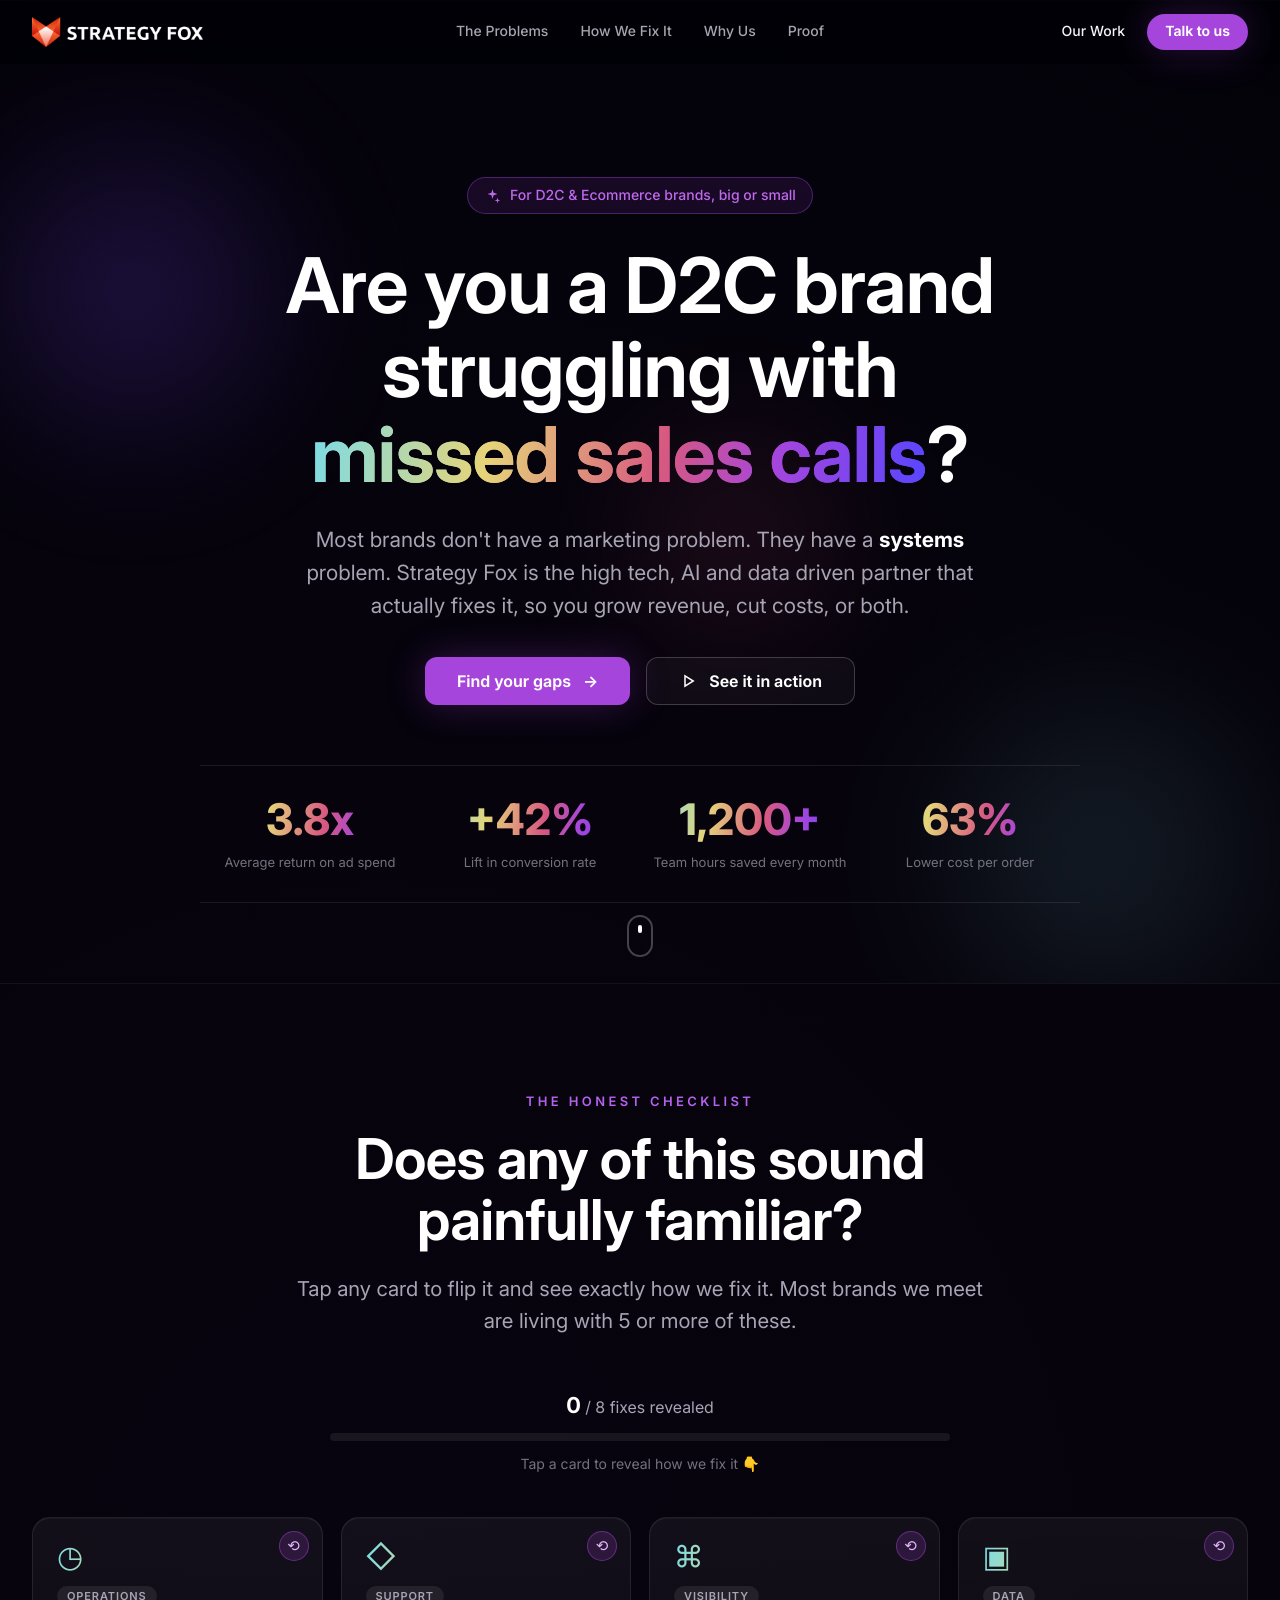
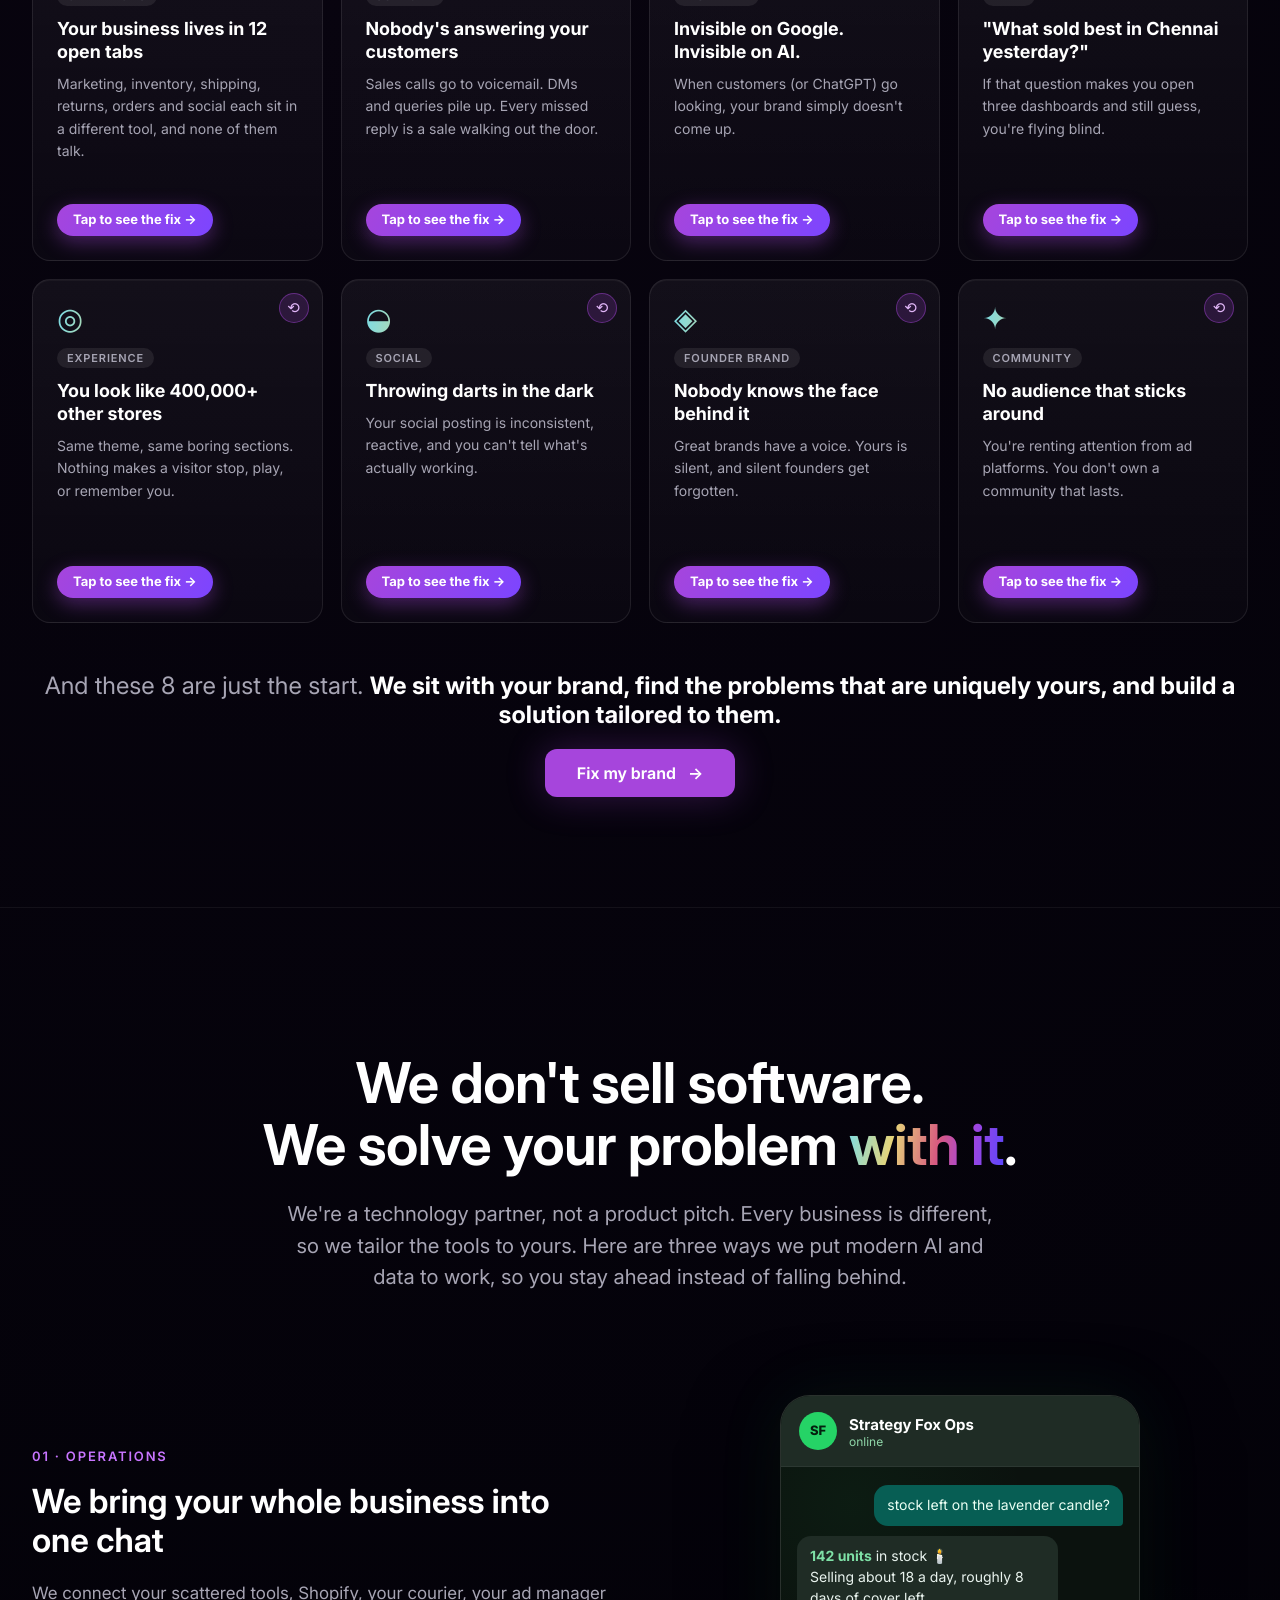
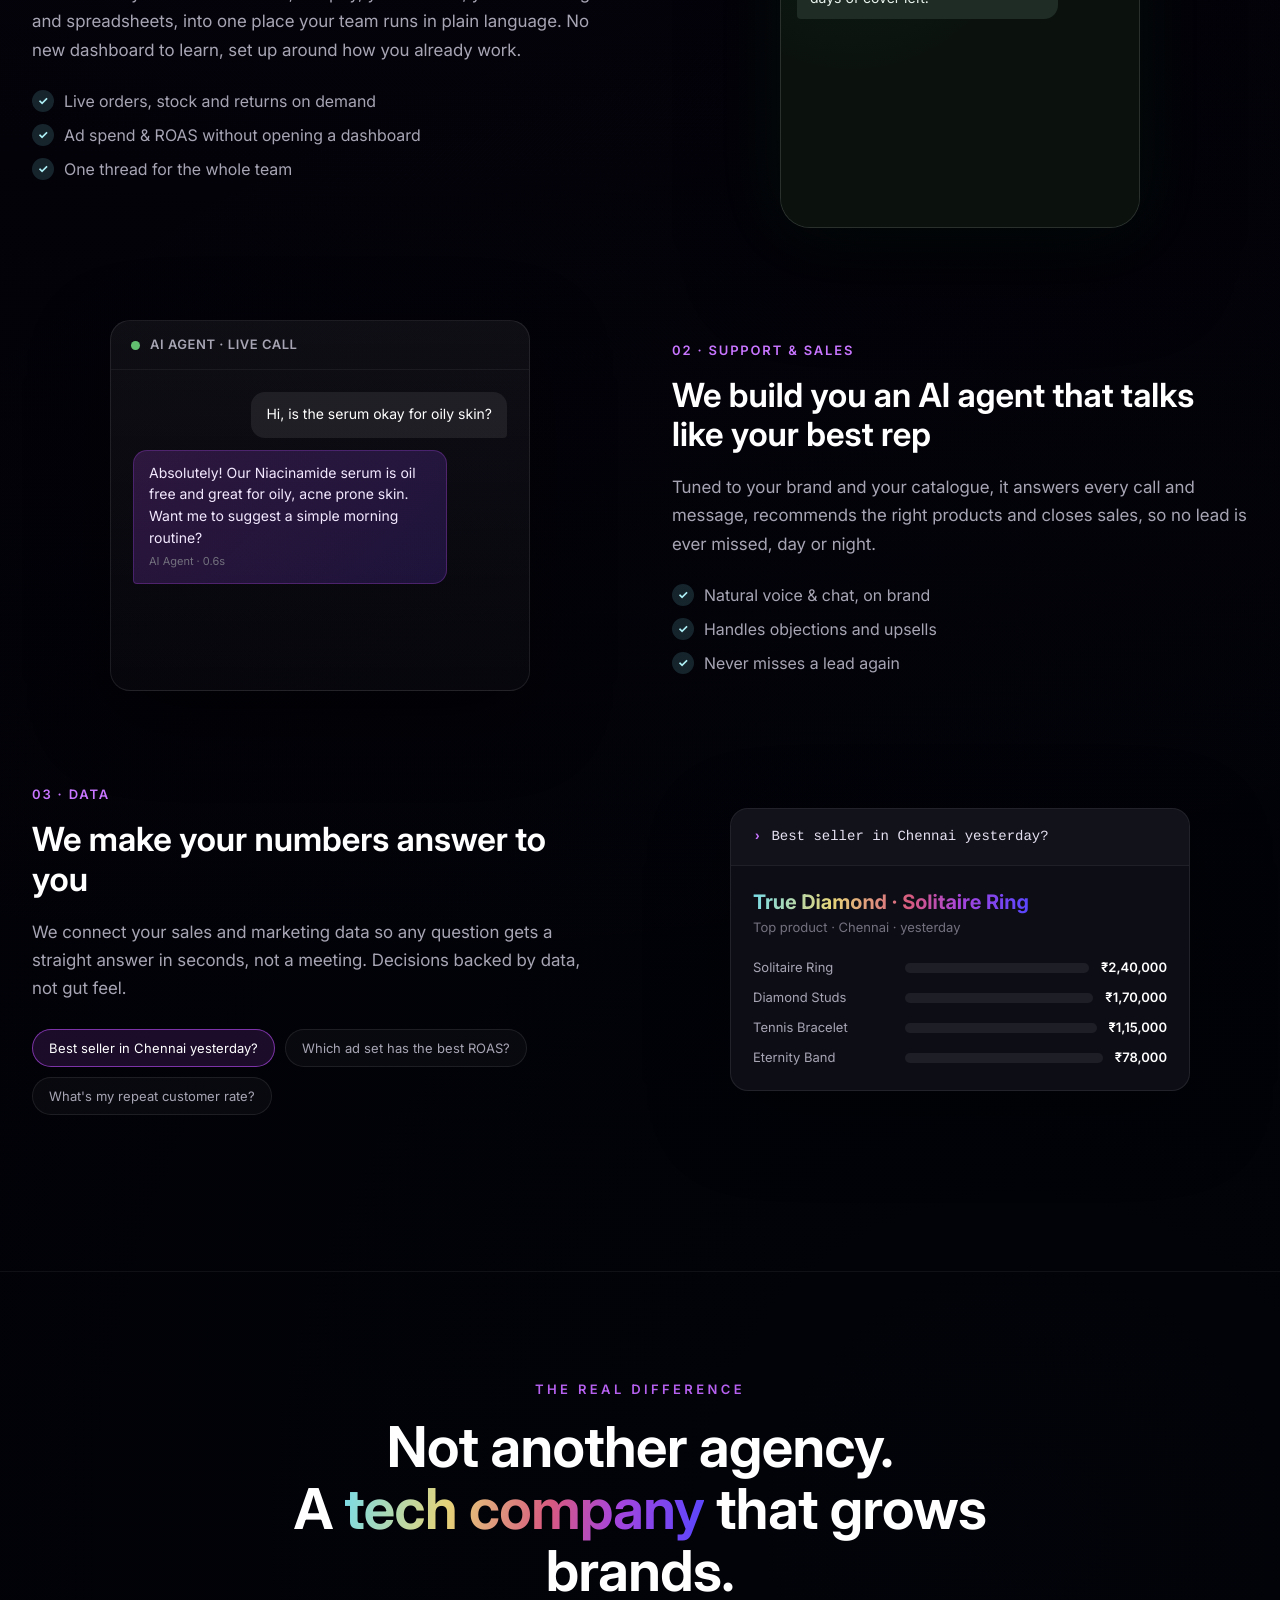
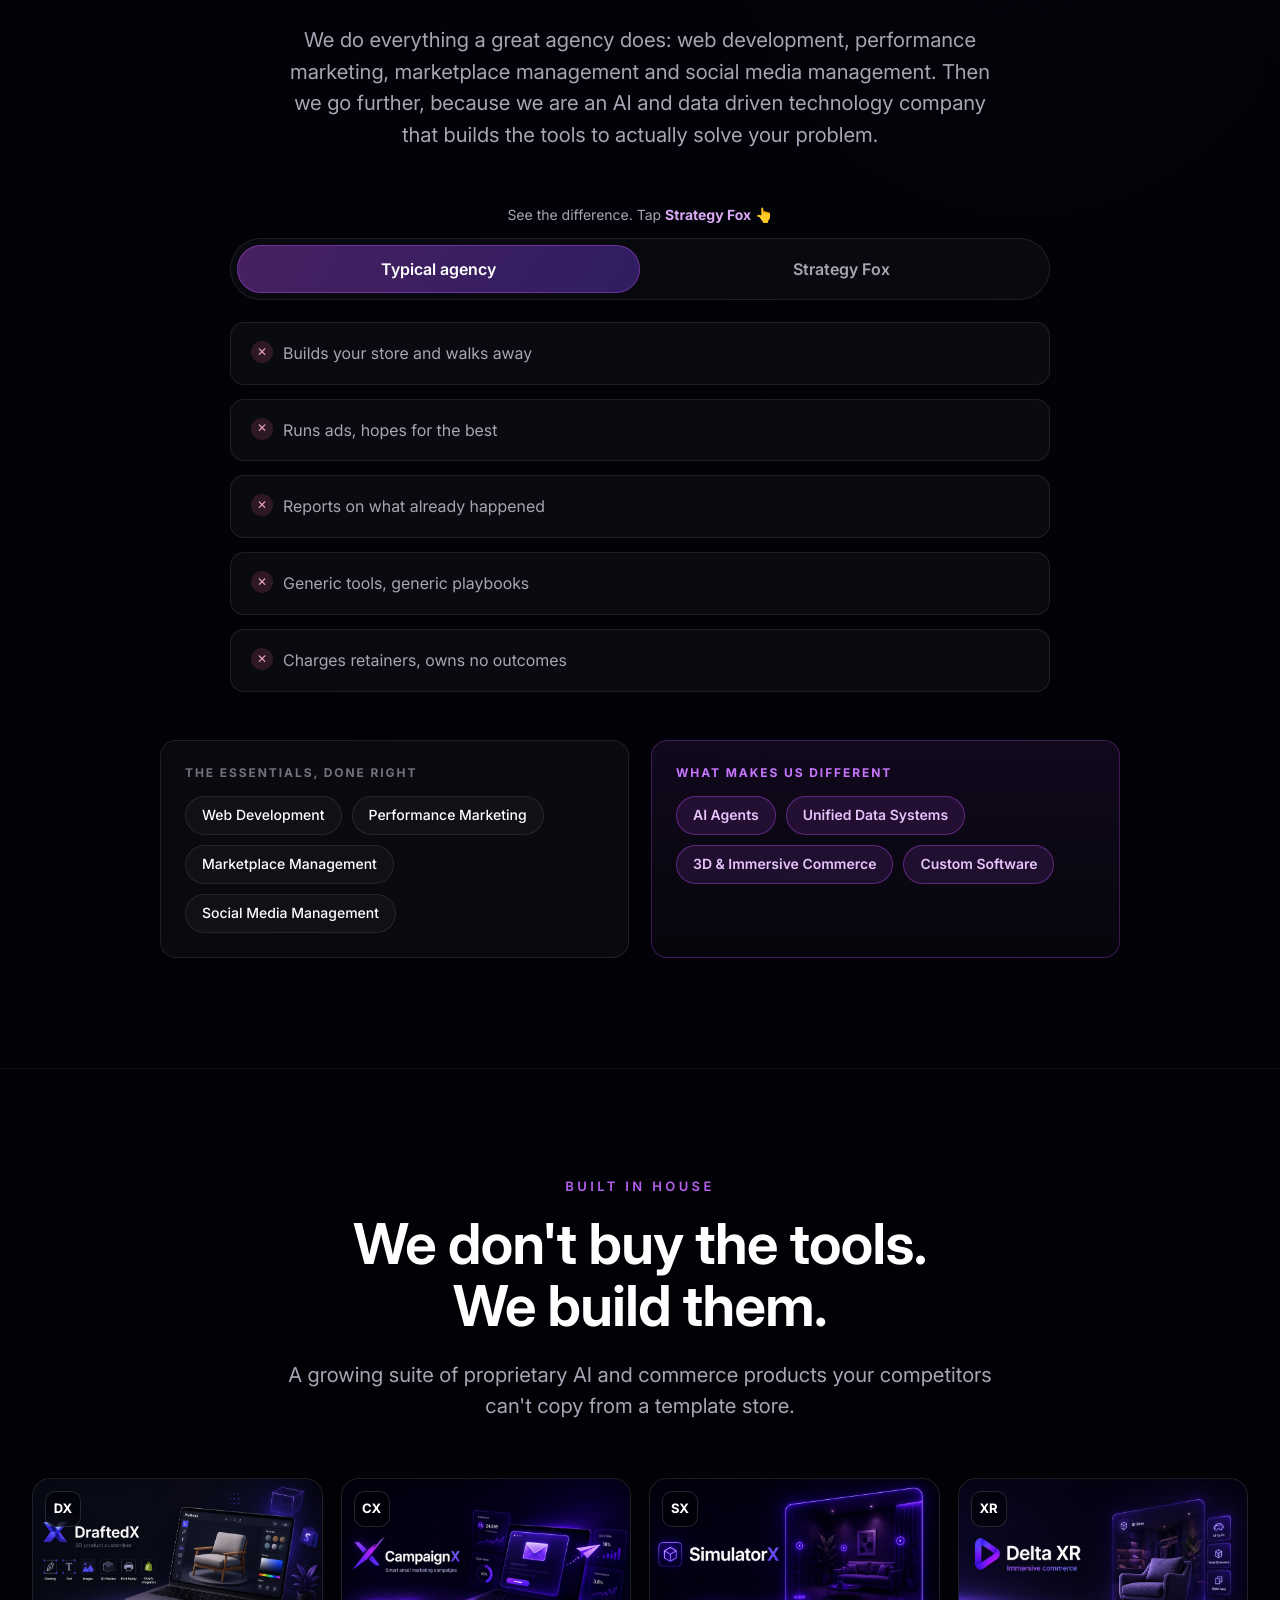
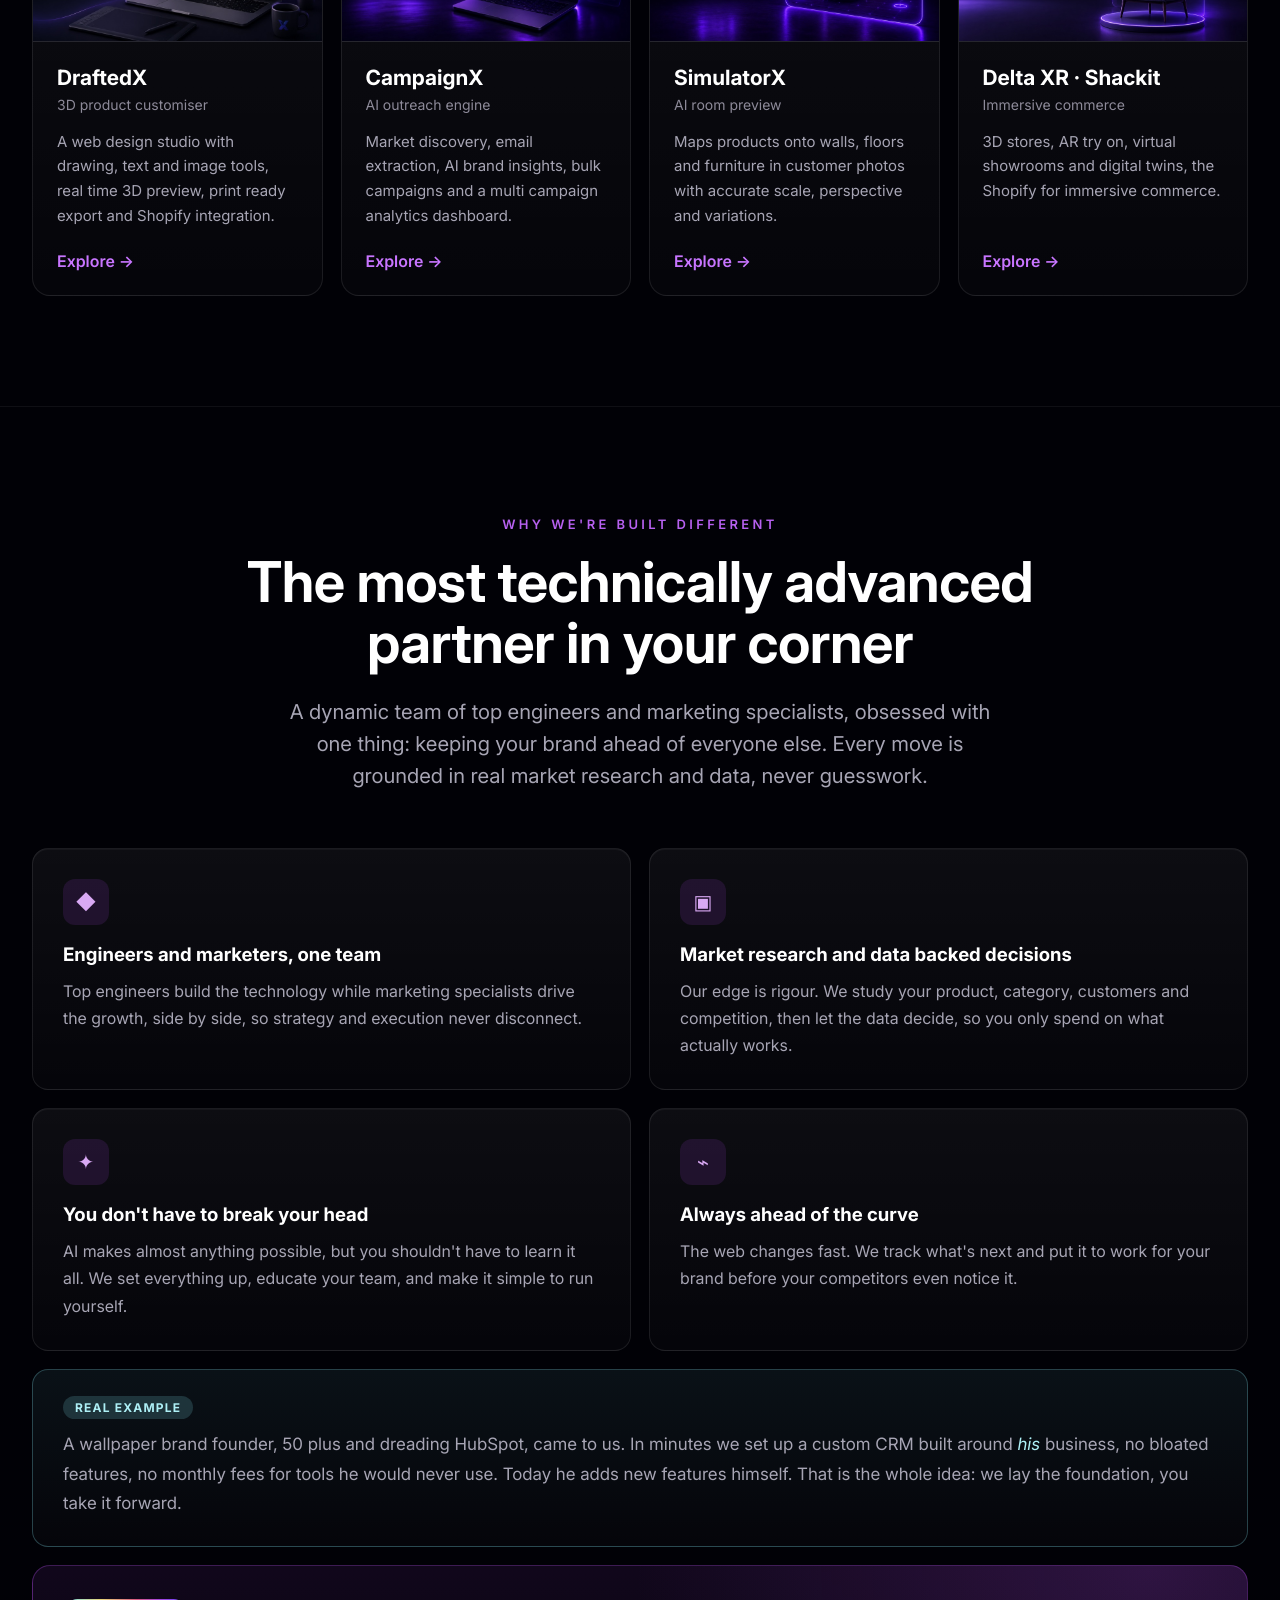
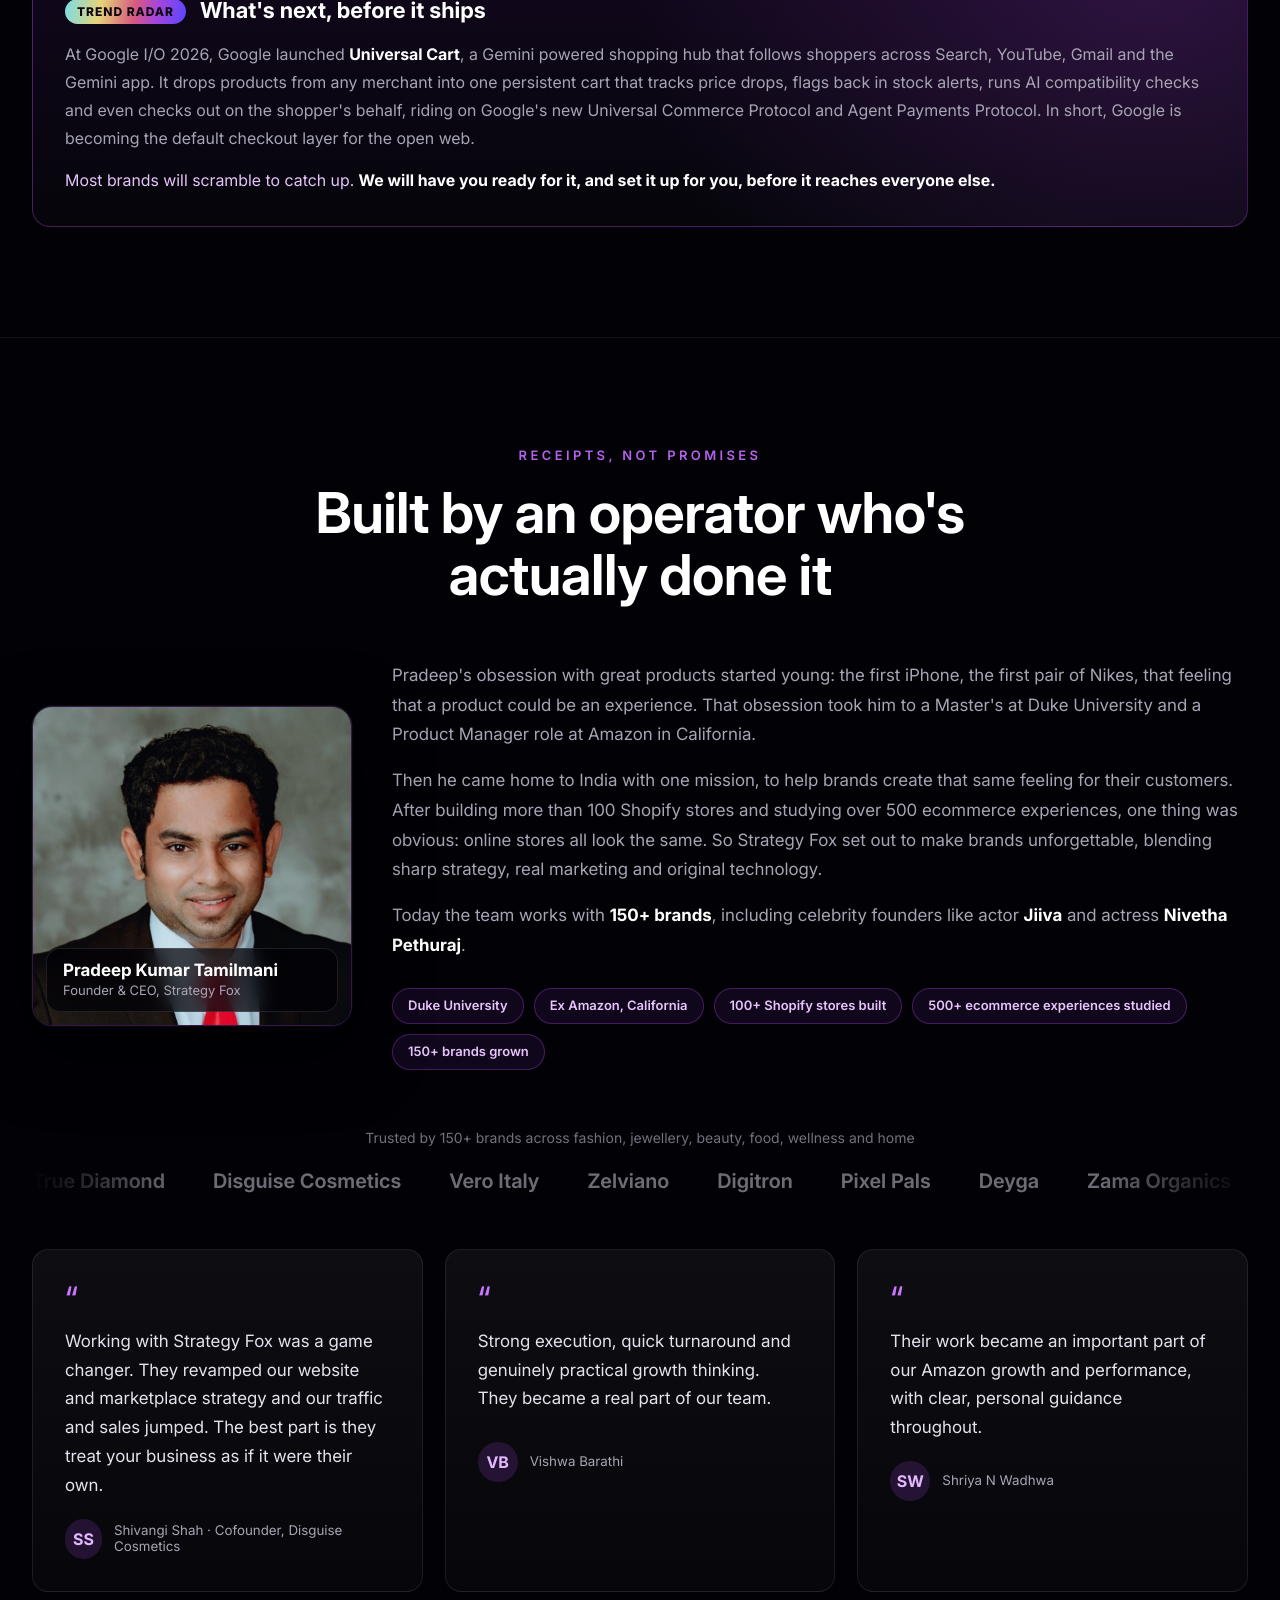
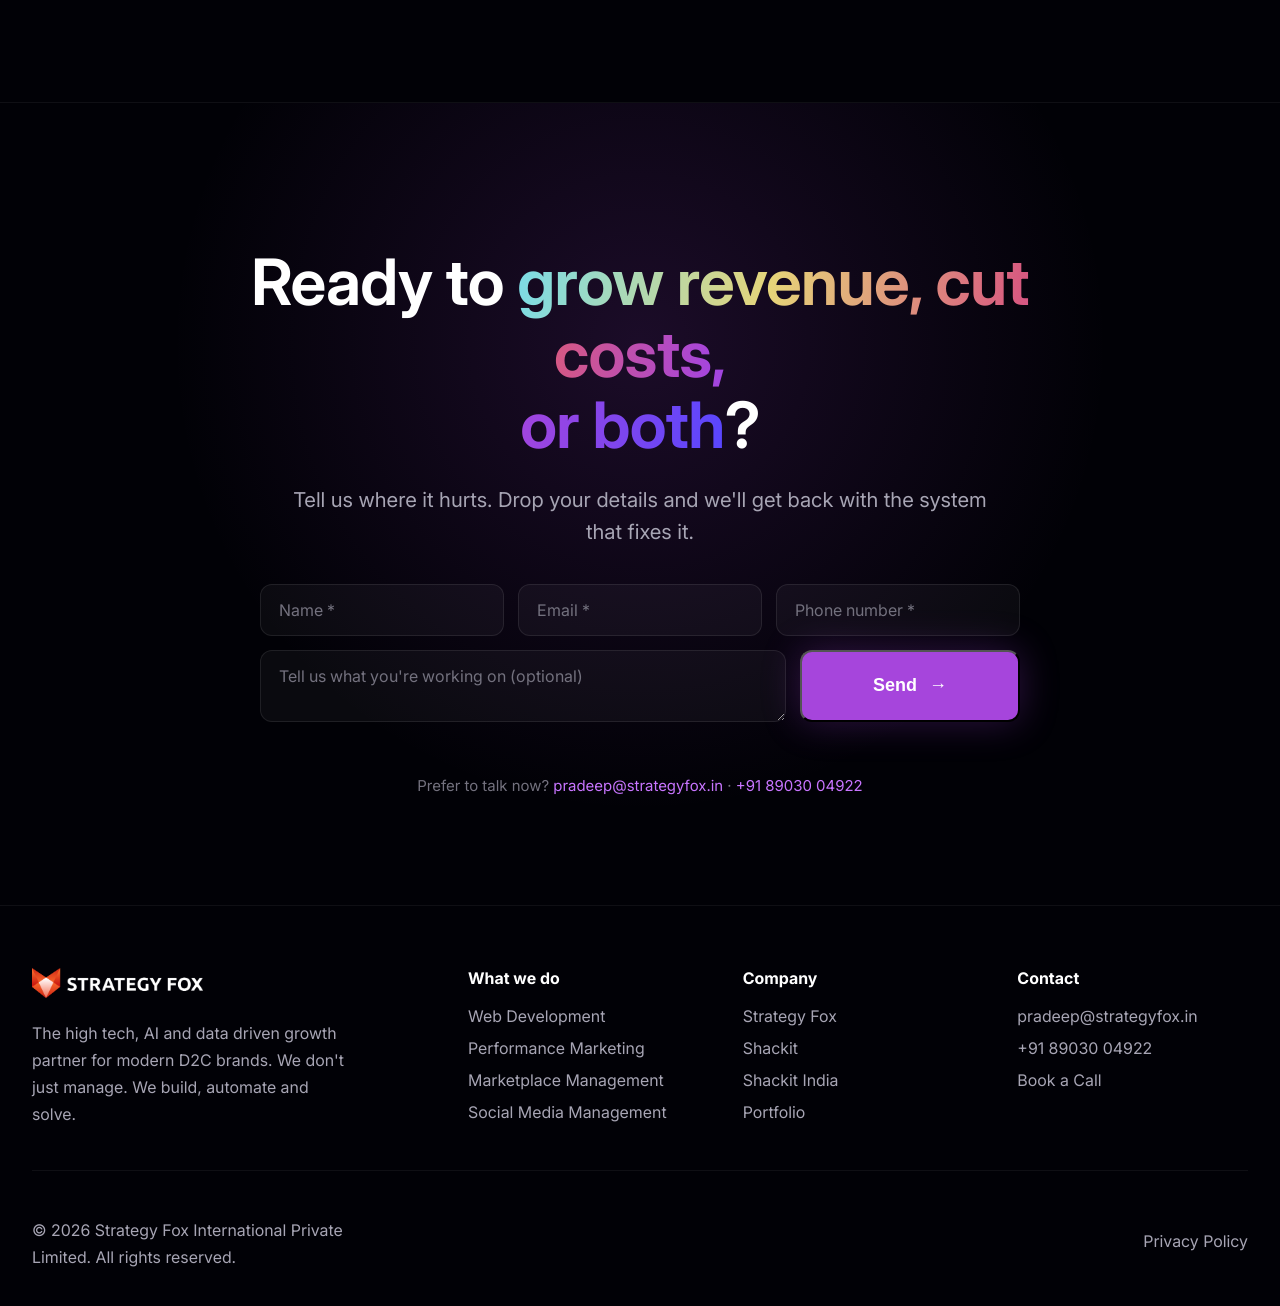
==== commit e5d80b33: "Add edge section, contact form, and sharpen positioning - New 'edge' section: most technically advan" ====
--- a/index.html
+++ b/index.html
@@ -301,7 +301,7 @@
           </div>
 
           <div class="diag_cta reveal" id="diagCta">
-            <p>However many you tapped, <strong>we close every one of these gaps.</strong></p>
+            <p>And these 8 are just the start. <strong>We sit with your brand, find the problems that are uniquely yours, and build a solution tailored to them.</strong></p>
             <a class="pill_btn" href="#contact">Fix my brand <span aria-hidden="true">→</span></a>
           </div>
         </div>
@@ -472,6 +472,35 @@
         </div>
       </section>
 
+      <!-- EDGE -->
+      <section class="edge" id="edge">
+        <div class="container">
+          <div class="section_head">
+            <p class="kicker purple reveal">Why we're built different</p>
+            <h2 class="reveal">The most technically advanced<br />partner in your corner</h2>
+            <p class="lead narrow reveal">A dynamic team of top engineers and marketing specialists, obsessed with one thing: keeping your brand ahead of everyone else. Every move is grounded in real market research and data, never guesswork.</p>
+          </div>
+
+          <div class="edge_grid">
+            <article class="reveal"><i>◆</i><h3>Engineers and marketers, one team</h3><p>Top engineers build the technology while marketing specialists drive the growth, side by side, so strategy and execution never disconnect.</p></article>
+            <article class="reveal"><i>▣</i><h3>Market research and data backed decisions</h3><p>Our edge is rigour. We study your product, category, customers and competition, then let the data decide, so you only spend on what actually works.</p></article>
+            <article class="reveal"><i>✦</i><h3>You don't have to break your head</h3><p>AI makes almost anything possible, but you shouldn't have to learn it all. We set everything up, educate your team, and make it simple to run yourself.</p></article>
+            <article class="reveal"><i>⌁</i><h3>Always ahead of the curve</h3><p>The web changes fast. We track what's next and put it to work for your brand before your competitors even notice it.</p></article>
+          </div>
+
+          <div class="edge_case reveal">
+            <span class="edge_case_tag">Real example</span>
+            <p>A wallpaper brand founder, 50 plus and dreading HubSpot, came to us. In minutes we set up a custom CRM built around <em>his</em> business, no bloated features, no monthly fees for tools he would never use. Today he adds new features himself. That is the whole idea: we lay the foundation, you take it forward.</p>
+          </div>
+
+          <div class="trend_spotlight reveal">
+            <div class="trend_head"><span class="trend_badge">Trend radar</span><h3>What's next, before it ships</h3></div>
+            <p>At Google I/O 2026, Google launched <strong>Universal Cart</strong>, a Gemini powered shopping hub that follows shoppers across Search, YouTube, Gmail and the Gemini app. It drops products from any merchant into one persistent cart that tracks price drops, flags back in stock alerts, runs AI compatibility checks and even checks out on the shopper's behalf, riding on Google's new Universal Commerce Protocol and Agent Payments Protocol. In short, Google is becoming the default checkout layer for the open web.</p>
+            <p class="trend_cta">Most brands will scramble to catch up. <strong>We will have you ready for it, and set it up for you, before it reaches everyone else.</strong></p>
+          </div>
+        </div>
+      </section>
+
       <!-- PROOF -->
       <section class="proof" id="proof">
         <div class="container">
@@ -520,12 +549,20 @@
         <div class="container center">
           <p class="kicker purple reveal">Let's fix what's broken</p>
           <h2 class="reveal">Ready to <span>grow revenue, cut costs,<br />or both</span>?</h2>
-          <p class="lead narrow reveal">Tell us where it hurts. We'll show you the system that fixes it: Shopify, AI agents, data, social, community and everything in between.</p>
-          <div class="button_row centered reveal">
-            <a class="pill_btn large" href="mailto:pradeep@strategyfox.in">Email Strategy Fox <span aria-hidden="true">→</span></a>
-            <a class="outline_btn large" href="tel:+918903004922">Call +91 89030 04922</a>
-          </div>
-          <p class="fine_print reveal">Founded by Pradeep Kumar · Ex Amazon California · D2C builder · tech founder</p>
+          <p class="lead narrow reveal">Tell us where it hurts. Drop your details and we'll get back with the system that fixes it.</p>
+          <form class="lead_form reveal" id="leadForm" novalidate>
+            <div class="form_row3">
+              <input type="text" name="name" placeholder="Name *" required autocomplete="name" />
+              <input type="email" name="email" placeholder="Email *" required autocomplete="email" />
+              <input type="tel" name="phone" placeholder="Phone number *" required autocomplete="tel" />
+            </div>
+            <div class="form_row2">
+              <textarea name="message" rows="2" placeholder="Tell us what you're working on (optional)"></textarea>
+              <button type="submit" class="pill_btn large" id="leadSubmit">Send <span aria-hidden="true">→</span></button>
+            </div>
+            <p class="form_status" id="formStatus" aria-live="polite"></p>
+          </form>
+          <p class="form_alt reveal">Prefer to talk now? <a href="mailto:pradeep@strategyfox.in">pradeep@strategyfox.in</a> · <a href="tel:+918903004922">+91 89030 04922</a></p>
         </div>
       </section>
     </main>
--- a/styles.css
+++ b/styles.css
@@ -1736,6 +1736,205 @@
   color: #fff;
 }
 
+/* EDGE */
+.edge {
+  padding: 110px 0;
+  border-top: 1px solid var(--line_soft);
+}
+
+.edge_grid {
+  display: grid;
+  grid-template-columns: repeat(2, 1fr);
+  gap: 18px;
+}
+
+.edge_grid article {
+  padding: 30px;
+  border: 1px solid var(--line);
+  border-radius: 16px;
+  background: linear-gradient(180deg, rgba(255,255,255,0.05), rgba(255,255,255,0.02));
+  box-shadow: inset 0 1px 0 rgba(255,255,255,0.04);
+}
+
+.edge_grid i {
+  display: grid;
+  place-items: center;
+  width: 46px;
+  height: 46px;
+  margin-bottom: 18px;
+  border-radius: 12px;
+  background: rgba(166,69,220,0.14);
+  color: #d9a9f4;
+  font-size: 20px;
+  font-style: normal;
+}
+
+.edge_grid h3 {
+  margin-bottom: 12px;
+}
+
+.edge_grid p {
+  color: var(--muted);
+  line-height: 1.7;
+}
+
+.edge_case {
+  margin-top: 18px;
+  padding: 26px 30px;
+  border: 1px solid rgba(126,220,229,0.28);
+  border-radius: 16px;
+  background: linear-gradient(180deg, rgba(126,220,229,0.08), rgba(255,255,255,0.02));
+}
+
+.edge_case_tag {
+  display: inline-block;
+  margin-bottom: 12px;
+  padding: 4px 12px;
+  border-radius: 999px;
+  background: rgba(126,220,229,0.18);
+  color: #aef0f6;
+  font-size: 12px;
+  font-weight: 700;
+  letter-spacing: 0.1em;
+  text-transform: uppercase;
+}
+
+.edge_case p {
+  color: var(--muted);
+  font-size: 17px;
+  line-height: 1.75;
+}
+
+.edge_case em {
+  color: #aef0f6;
+  font-style: italic;
+}
+
+.trend_spotlight {
+  margin-top: 18px;
+  padding: 32px;
+  border: 1px solid rgba(166,69,220,0.35);
+  border-radius: 18px;
+  background:
+    radial-gradient(circle at 92% 0%, rgba(166,69,220,0.2), transparent 45%),
+    linear-gradient(180deg, rgba(166,69,220,0.1), rgba(255,255,255,0.02));
+}
+
+.trend_head {
+  display: flex;
+  align-items: center;
+  gap: 14px;
+  margin-bottom: 16px;
+  flex-wrap: wrap;
+}
+
+.trend_badge {
+  padding: 5px 12px;
+  border-radius: 999px;
+  background: var(--grad);
+  color: #0c0712;
+  font-size: 12px;
+  font-weight: 800;
+  letter-spacing: 0.08em;
+  text-transform: uppercase;
+}
+
+.trend_head h3 {
+  font-size: 22px;
+}
+
+.trend_spotlight p {
+  color: var(--muted);
+  font-size: 16px;
+  line-height: 1.75;
+}
+
+.trend_spotlight .trend_cta {
+  margin-top: 14px;
+  color: #e7c4fb;
+}
+
+/* CONTACT FORM */
+.lead_form {
+  max-width: 760px;
+  margin: 36px auto 0;
+  text-align: left;
+}
+
+.form_row3 {
+  display: grid;
+  grid-template-columns: repeat(3, 1fr);
+  gap: 14px;
+}
+
+.form_row2 {
+  display: grid;
+  grid-template-columns: 1fr auto;
+  gap: 14px;
+  margin-top: 14px;
+  align-items: stretch;
+}
+
+.lead_form input,
+.lead_form textarea {
+  width: 100%;
+  padding: 15px 18px;
+  border: 1px solid var(--line);
+  border-radius: 12px;
+  background: rgba(255,255,255,0.04);
+  color: var(--text);
+  font: inherit;
+  font-size: 16px;
+  transition: border-color 0.2s ease, background 0.2s ease;
+}
+
+.lead_form textarea {
+  resize: vertical;
+  min-height: 58px;
+}
+
+.lead_form input::placeholder,
+.lead_form textarea::placeholder {
+  color: var(--quiet);
+}
+
+.lead_form input:focus,
+.lead_form textarea:focus {
+  outline: none;
+  border-color: rgba(166,69,220,0.6);
+  background: rgba(255,255,255,0.06);
+}
+
+.form_row2 .pill_btn {
+  white-space: nowrap;
+  height: 100%;
+}
+
+.form_status {
+  margin-top: 14px;
+  min-height: 20px;
+  font-size: 15px;
+  color: var(--muted);
+}
+
+.form_status.ok {
+  color: #8fe6b0;
+}
+
+.form_status.err {
+  color: #f0a8c2;
+}
+
+.form_alt {
+  margin-top: 20px;
+  color: var(--quiet);
+  font-size: 15px;
+}
+
+.form_alt a {
+  color: #c875ff;
+}
+
 /* RESPONSIVE */
 @media (max-width: 1080px) {
   .diag_grid {
@@ -1798,6 +1997,7 @@
   .demos,
   .different,
   .products,
+  .edge,
   .proof,
   .final_cta {
     padding: 76px 0;
@@ -1808,8 +2008,17 @@
   .flip {
     height: 344px;
   }
-  .product_grid {
+  .product_grid,
+  .edge_grid {
     grid-template-columns: 1fr;
+  }
+  .form_row3,
+  .form_row2 {
+    grid-template-columns: 1fr;
+  }
+  .trend_spotlight,
+  .edge_case {
+    padding: 24px;
   }
   .hero_stats {
     margin-top: 44px;
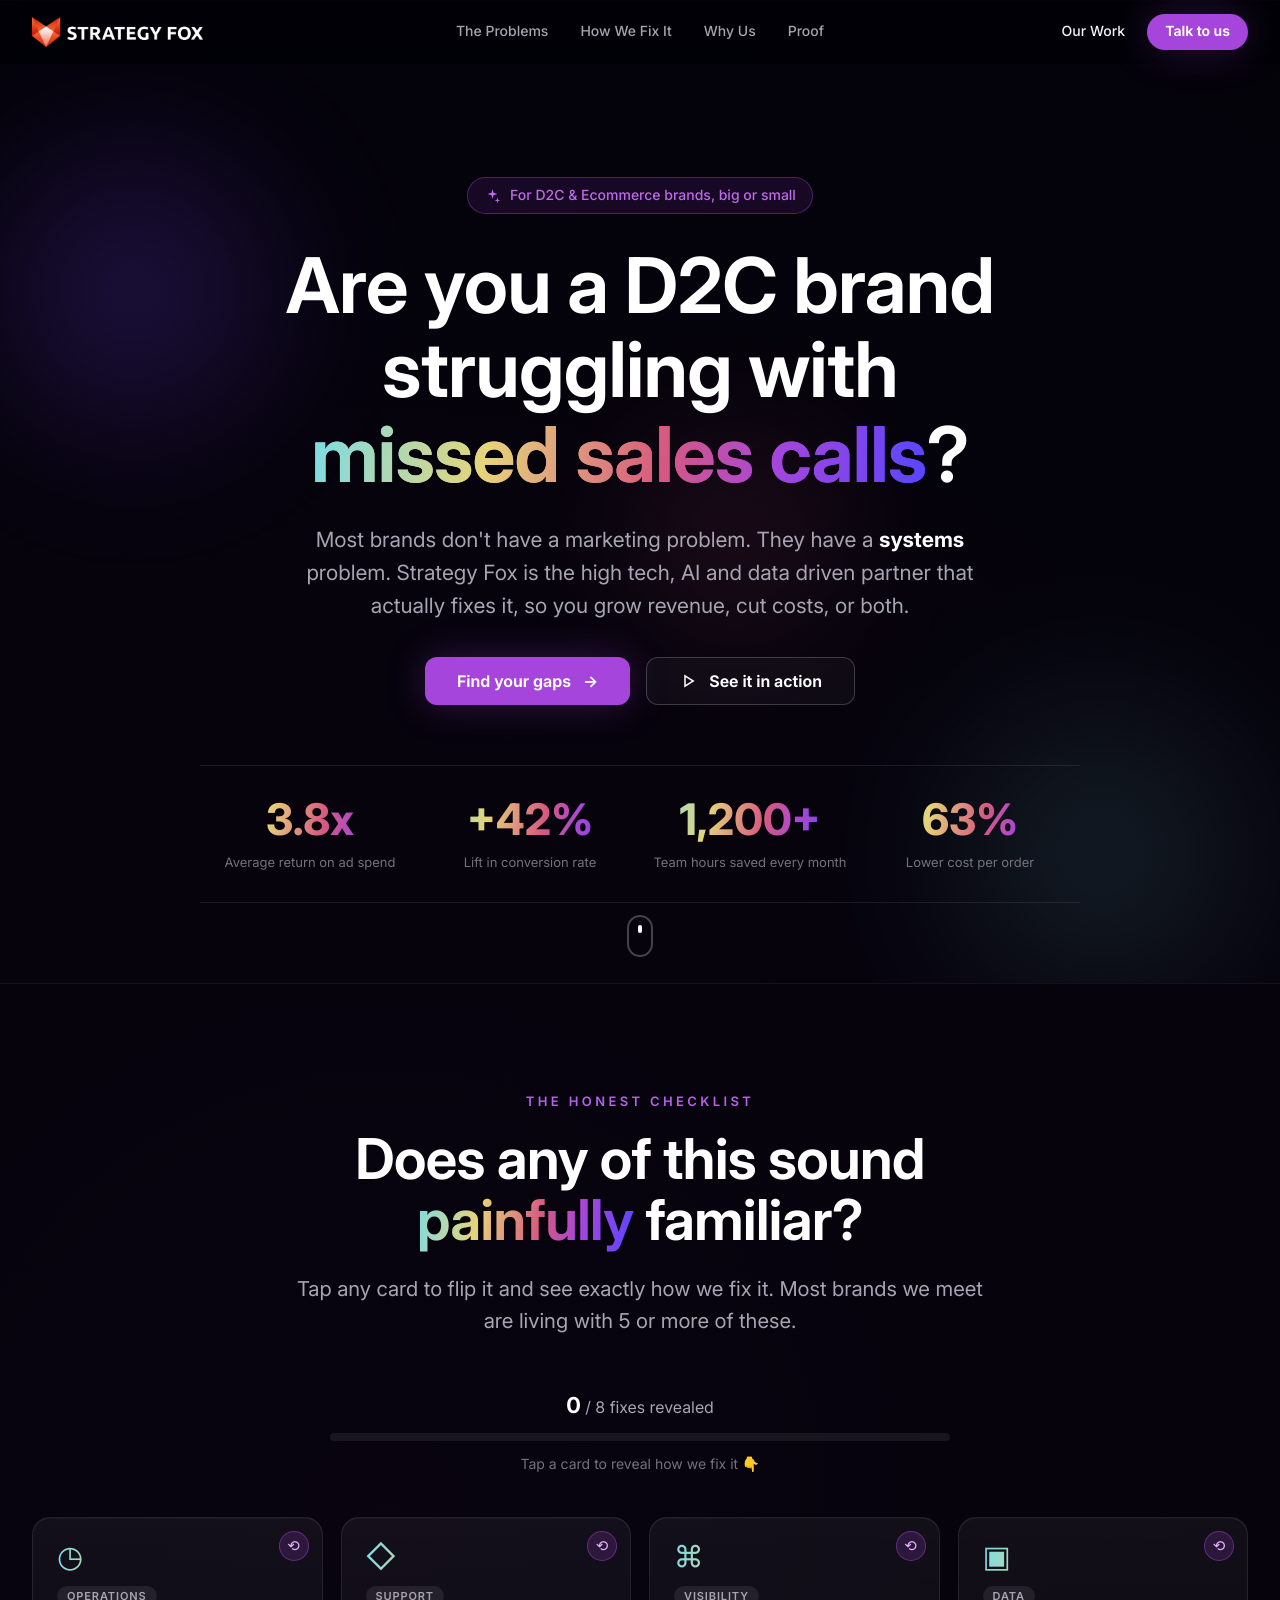
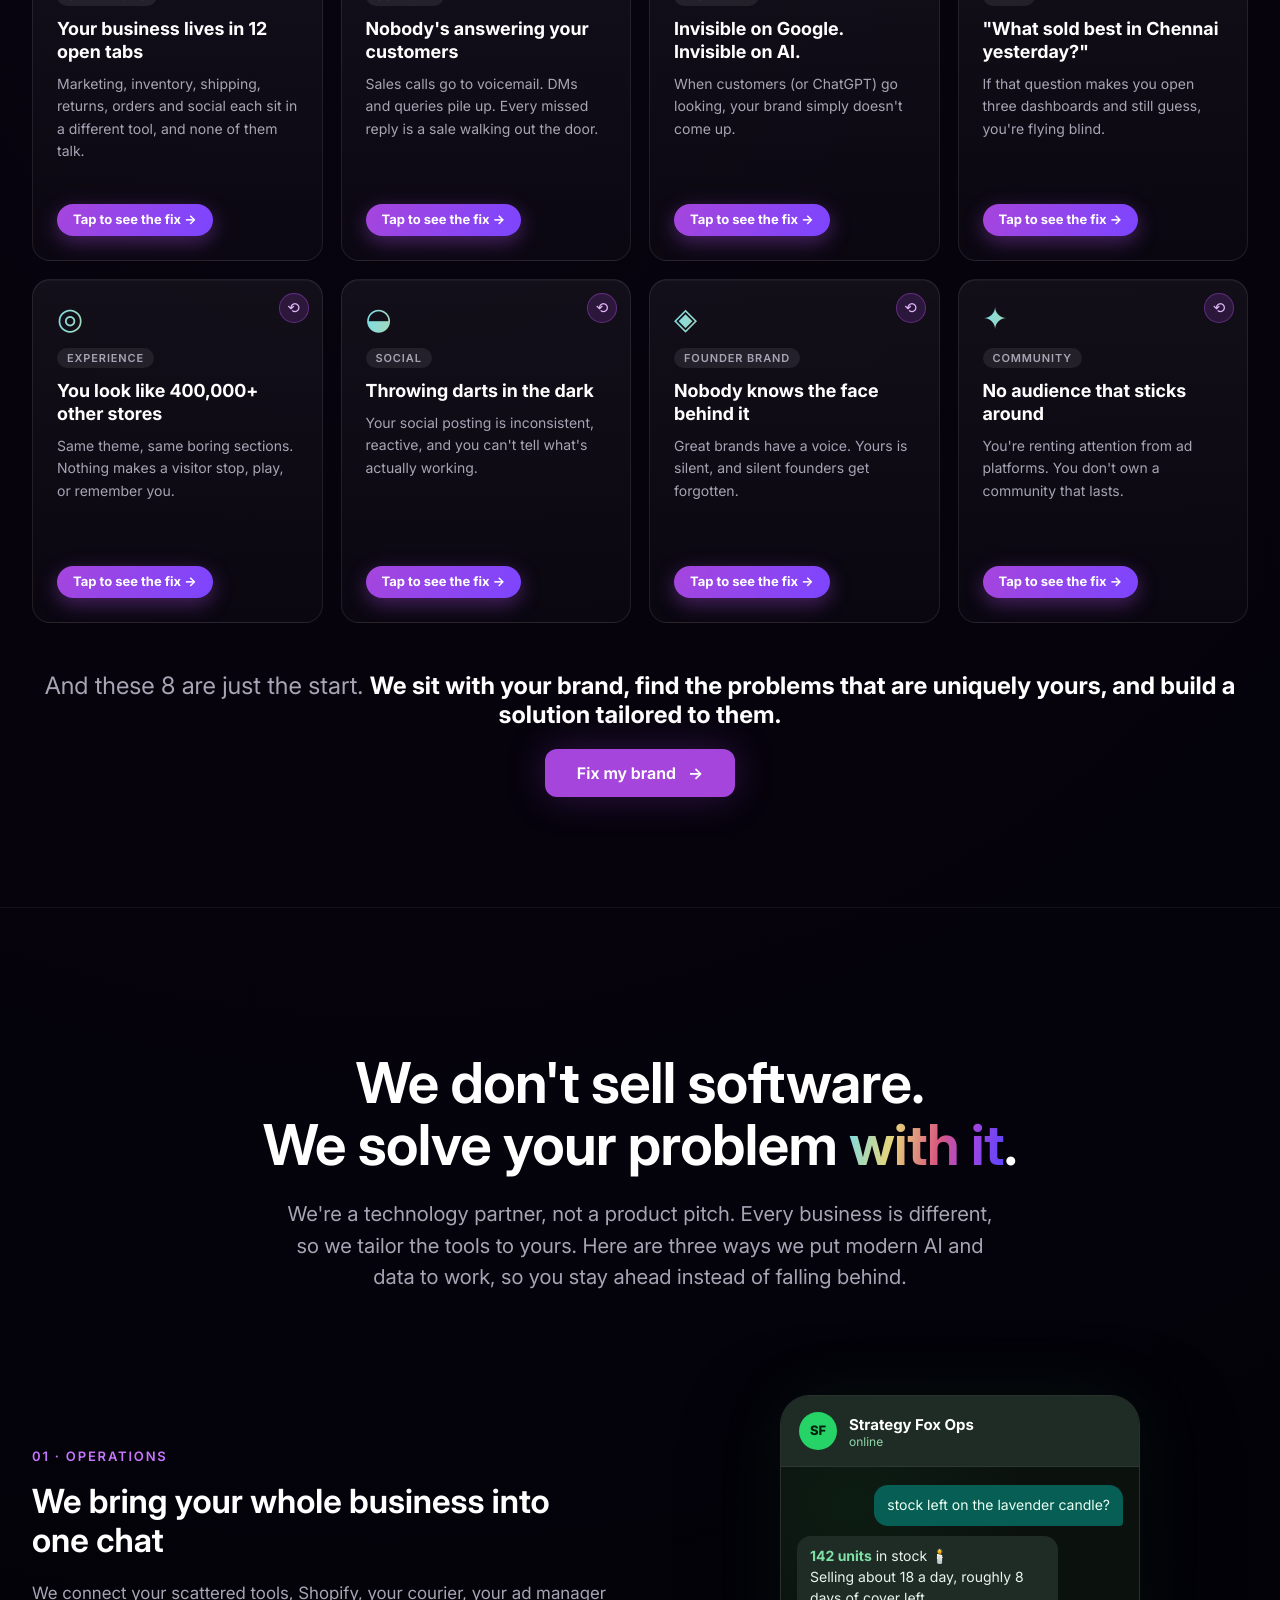
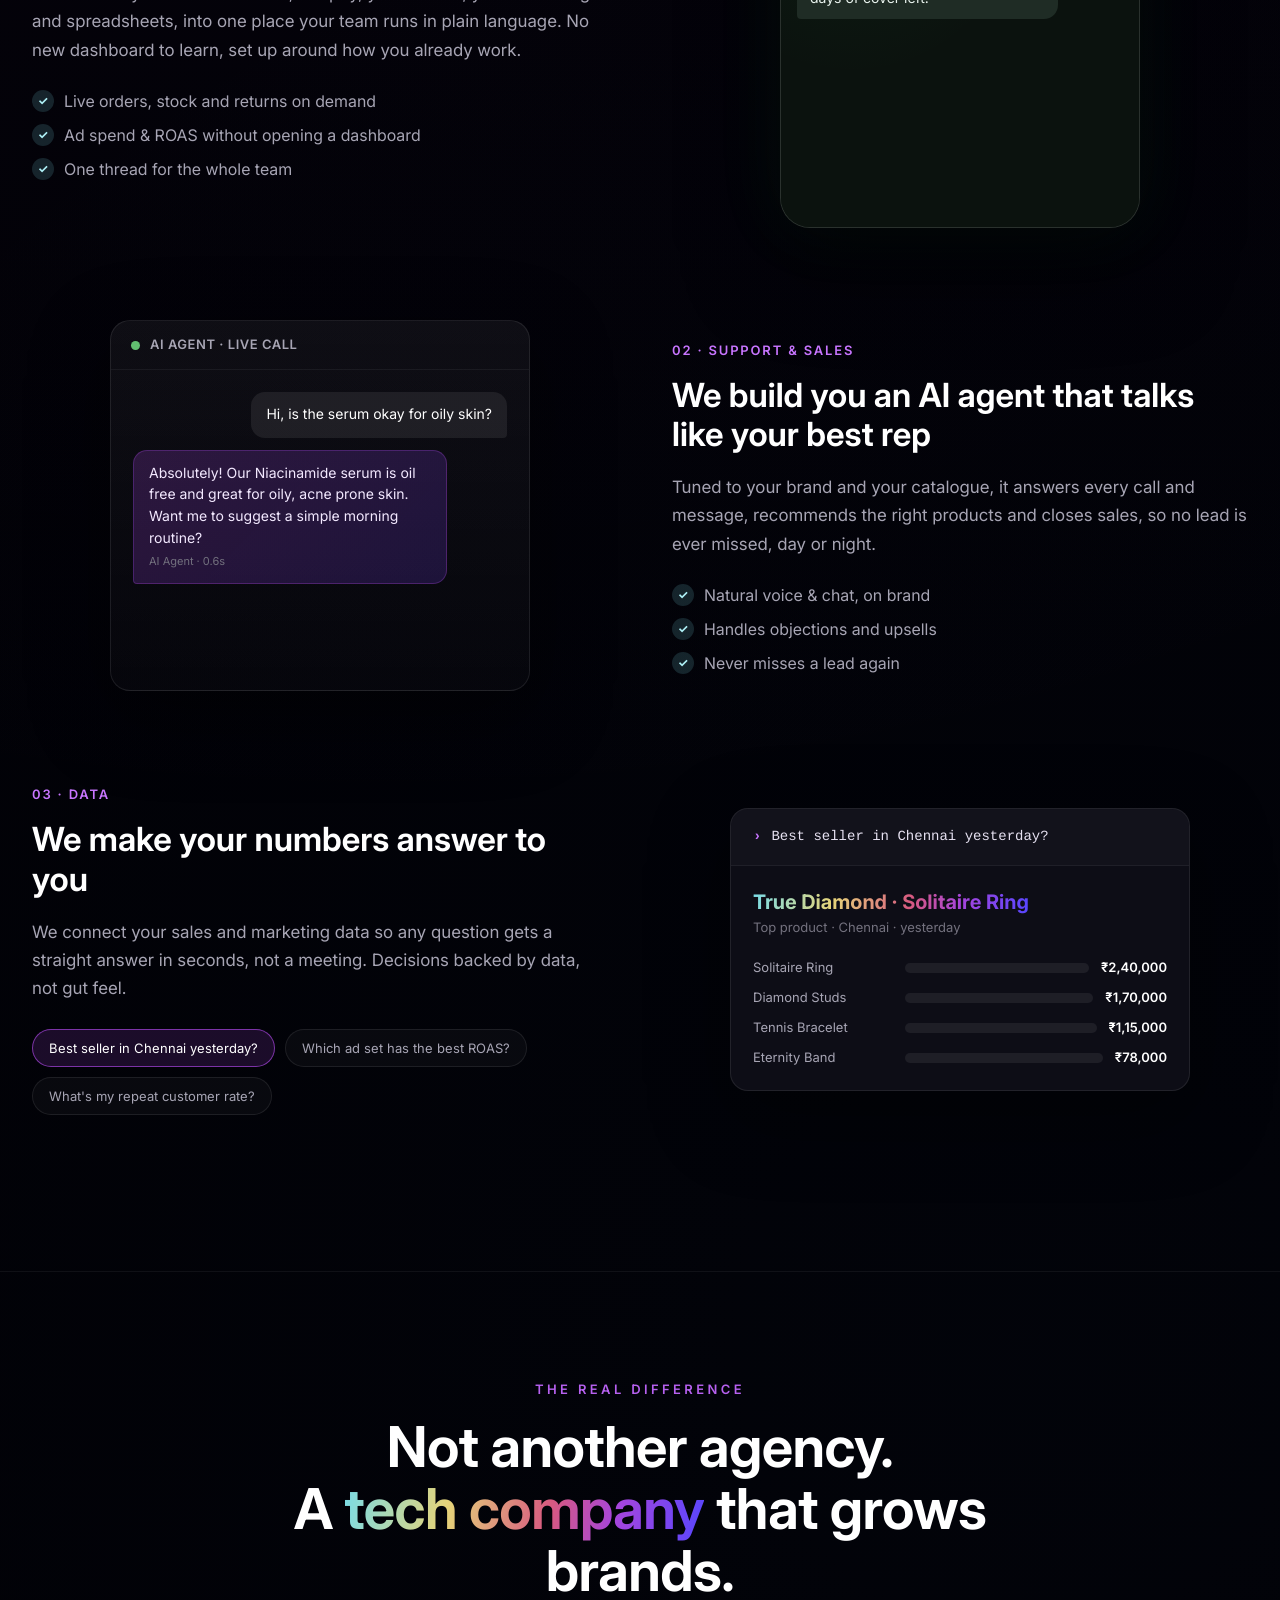
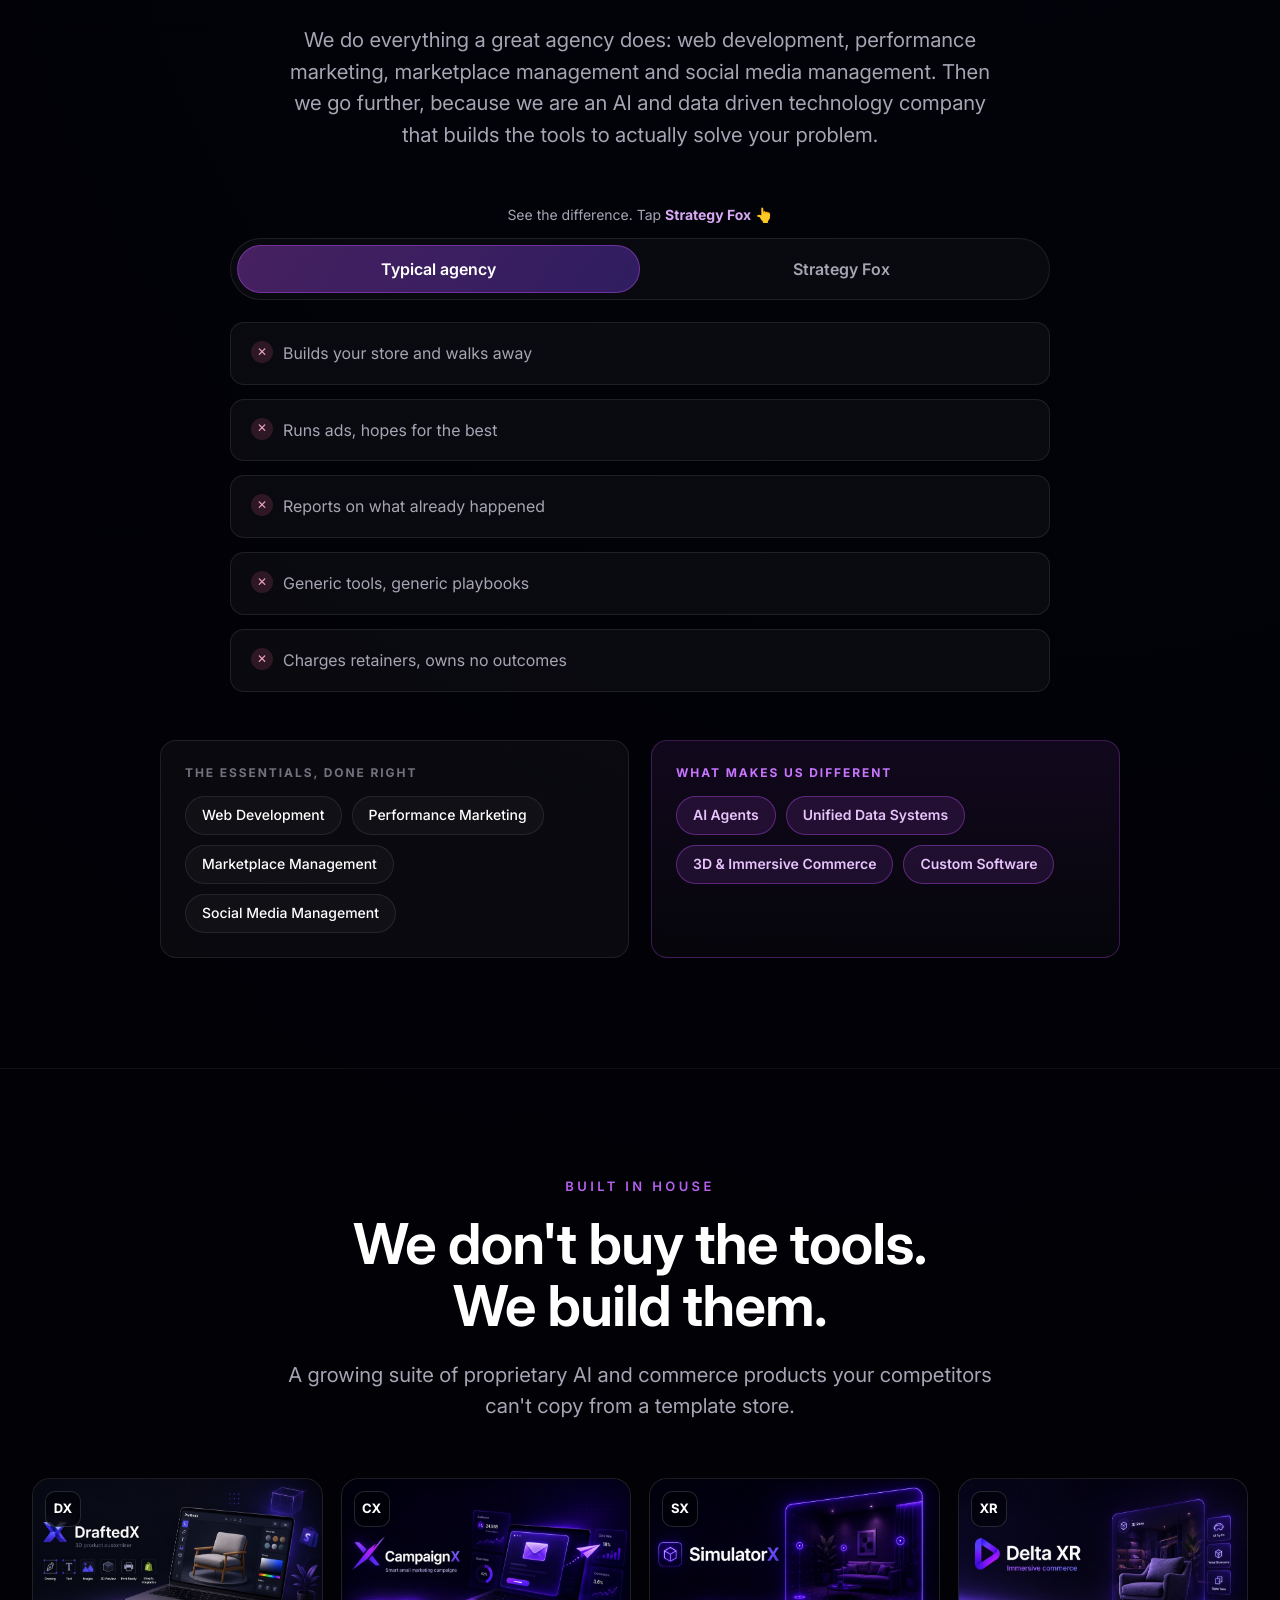
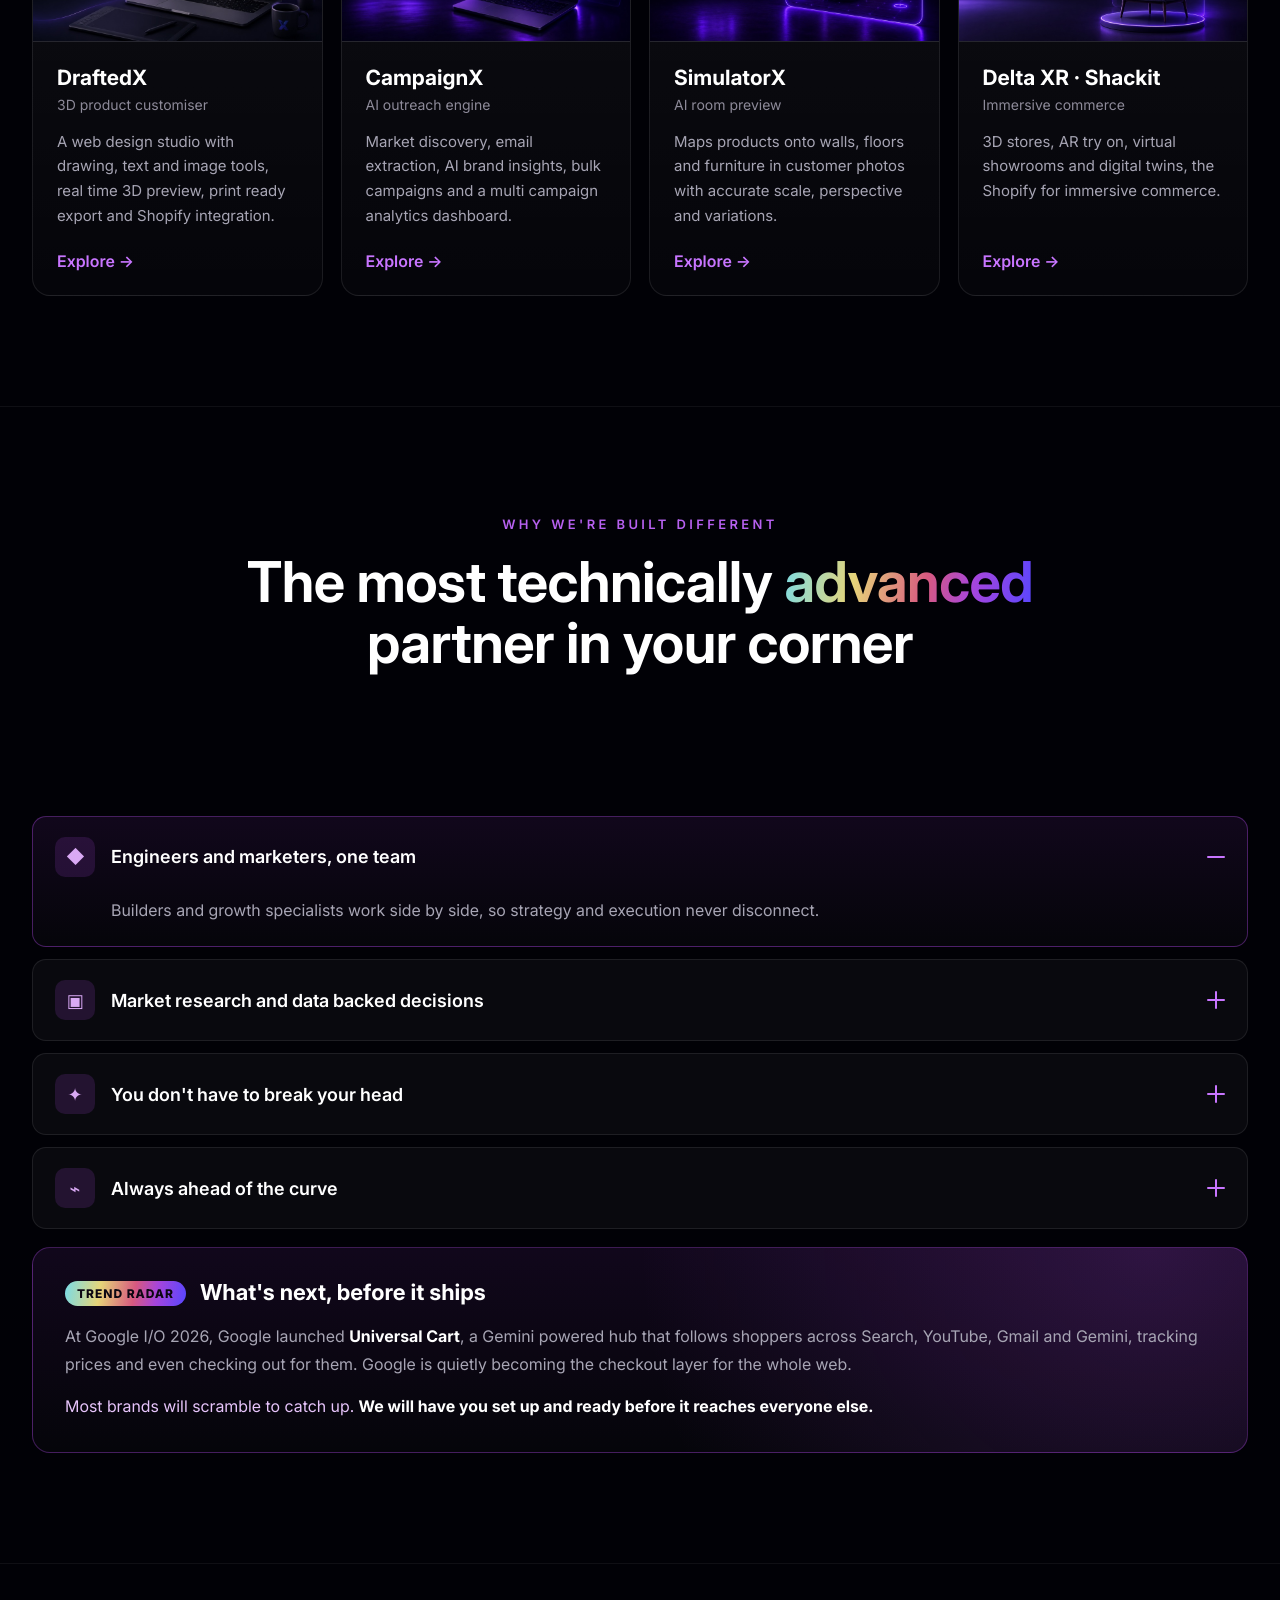
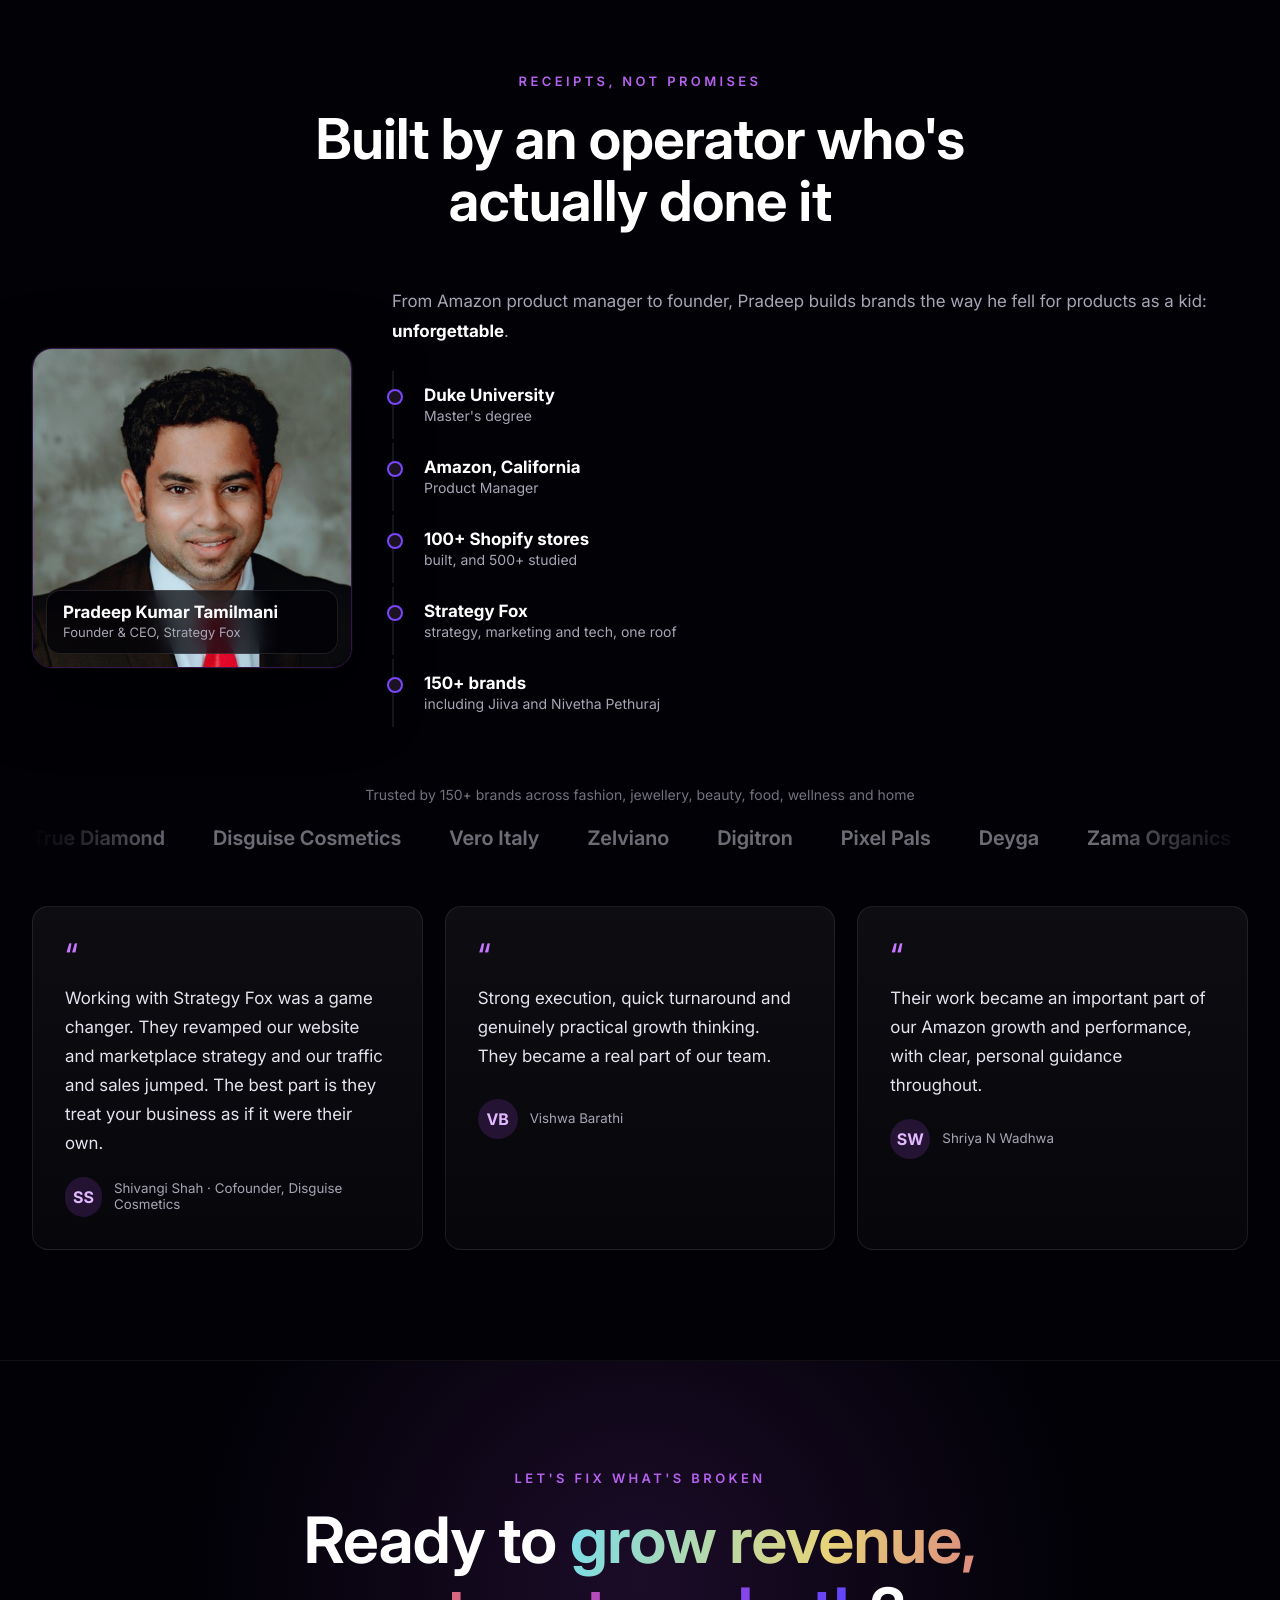
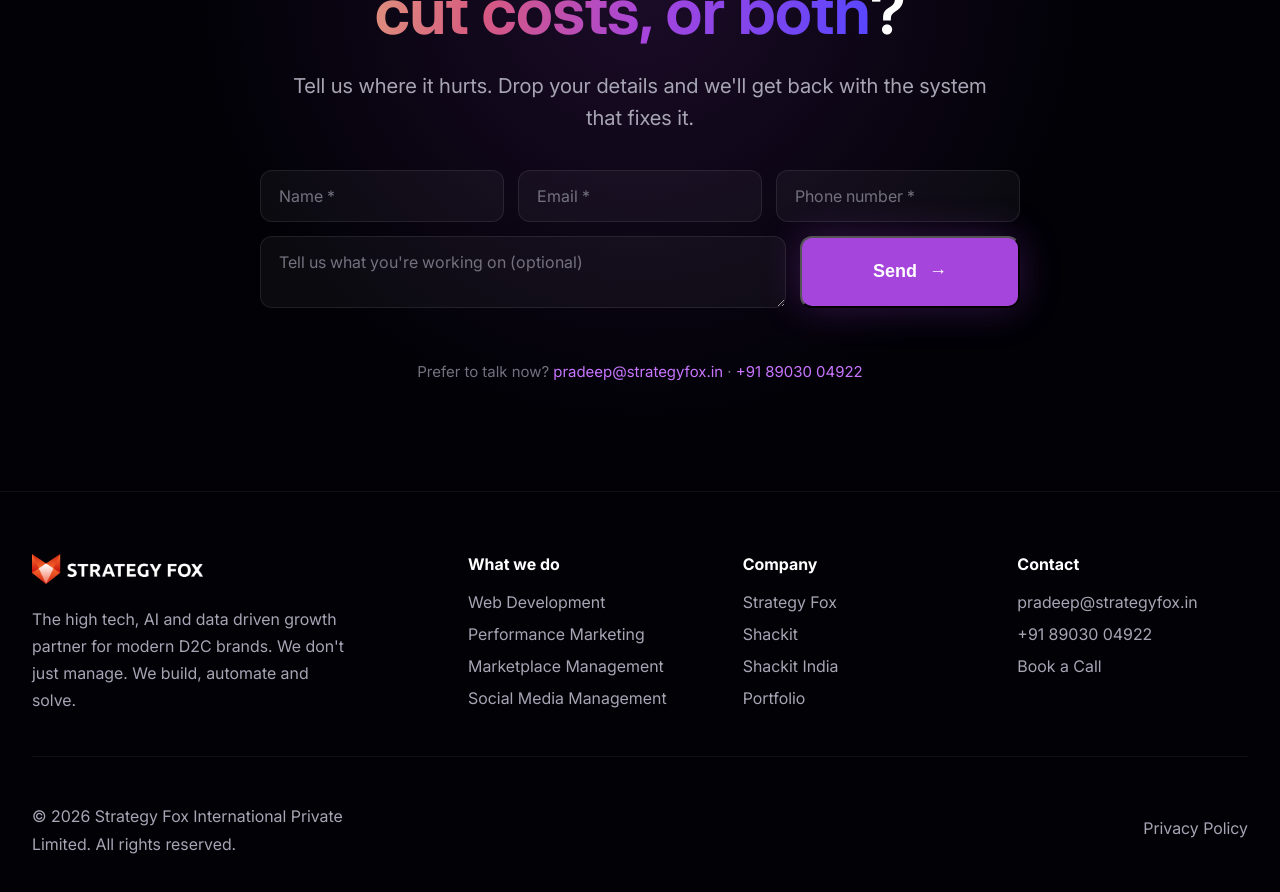
==== commit e472d1d0: "Polish titles and tighten edge + founder sections - Rainbow highlight on 'advanced' and 'painfully' " ====
--- a/index.html
+++ b/index.html
@@ -140,7 +140,7 @@
         <div class="container">
           <div class="section_head">
             <p class="kicker purple reveal">The honest checklist</p>
-            <h2 class="reveal">Does any of this sound<br />painfully familiar?</h2>
+            <h2 class="reveal">Does any of this sound<br /><span>painfully</span> familiar?</h2>
             <p class="lead narrow reveal">
               Tap any card to flip it and see exactly how we fix it.
               Most brands we meet are living with 5 or more of these.
@@ -477,26 +477,33 @@
         <div class="container">
           <div class="section_head">
             <p class="kicker purple reveal">Why we're built different</p>
-            <h2 class="reveal">The most technically advanced<br />partner in your corner</h2>
-            <p class="lead narrow reveal">A dynamic team of top engineers and marketing specialists, obsessed with one thing: keeping your brand ahead of everyone else. Every move is grounded in real market research and data, never guesswork.</p>
-          </div>
-
-          <div class="edge_grid">
-            <article class="reveal"><i>◆</i><h3>Engineers and marketers, one team</h3><p>Top engineers build the technology while marketing specialists drive the growth, side by side, so strategy and execution never disconnect.</p></article>
-            <article class="reveal"><i>▣</i><h3>Market research and data backed decisions</h3><p>Our edge is rigour. We study your product, category, customers and competition, then let the data decide, so you only spend on what actually works.</p></article>
-            <article class="reveal"><i>✦</i><h3>You don't have to break your head</h3><p>AI makes almost anything possible, but you shouldn't have to learn it all. We set everything up, educate your team, and make it simple to run yourself.</p></article>
-            <article class="reveal"><i>⌁</i><h3>Always ahead of the curve</h3><p>The web changes fast. We track what's next and put it to work for your brand before your competitors even notice it.</p></article>
-          </div>
-
-          <div class="edge_case reveal">
-            <span class="edge_case_tag">Real example</span>
-            <p>A wallpaper brand founder, 50 plus and dreading HubSpot, came to us. In minutes we set up a custom CRM built around <em>his</em> business, no bloated features, no monthly fees for tools he would never use. Today he adds new features himself. That is the whole idea: we lay the foundation, you take it forward.</p>
+            <h2 class="reveal">The most technically <span>advanced</span><br />partner in your corner</h2>
+            <p class="lead narrow reveal">Top engineers and marketing specialists in one team, keeping you ahead with research and data, never guesswork.</p>
+          </div>
+
+          <div class="edge_acc reveal" id="edgeAcc">
+            <div class="acc_item open">
+              <button class="acc_q" type="button" aria-expanded="true"><i>◆</i><span>Engineers and marketers, one team</span><em class="acc_ico" aria-hidden="true"></em></button>
+              <div class="acc_a"><p>Builders and growth specialists work side by side, so strategy and execution never disconnect.</p></div>
+            </div>
+            <div class="acc_item">
+              <button class="acc_q" type="button" aria-expanded="false"><i>▣</i><span>Market research and data backed decisions</span><em class="acc_ico" aria-hidden="true"></em></button>
+              <div class="acc_a"><p>We study your product, category and competition, then let the data decide. You only spend on what works. This is our USP.</p></div>
+            </div>
+            <div class="acc_item">
+              <button class="acc_q" type="button" aria-expanded="false"><i>✦</i><span>You don't have to break your head</span><em class="acc_ico" aria-hidden="true"></em></button>
+              <div class="acc_a"><p>We set it up, educate your team and make it easy to run yourself. We gave a 50 plus wallpaper founder a custom CRM in minutes, no HubSpot to learn, and today he adds features on his own.</p></div>
+            </div>
+            <div class="acc_item">
+              <button class="acc_q" type="button" aria-expanded="false"><i>⌁</i><span>Always ahead of the curve</span><em class="acc_ico" aria-hidden="true"></em></button>
+              <div class="acc_a"><p>We track what's next on the web and put it to work for you before your competitors even notice.</p></div>
+            </div>
           </div>
 
           <div class="trend_spotlight reveal">
             <div class="trend_head"><span class="trend_badge">Trend radar</span><h3>What's next, before it ships</h3></div>
-            <p>At Google I/O 2026, Google launched <strong>Universal Cart</strong>, a Gemini powered shopping hub that follows shoppers across Search, YouTube, Gmail and the Gemini app. It drops products from any merchant into one persistent cart that tracks price drops, flags back in stock alerts, runs AI compatibility checks and even checks out on the shopper's behalf, riding on Google's new Universal Commerce Protocol and Agent Payments Protocol. In short, Google is becoming the default checkout layer for the open web.</p>
-            <p class="trend_cta">Most brands will scramble to catch up. <strong>We will have you ready for it, and set it up for you, before it reaches everyone else.</strong></p>
+            <p>At Google I/O 2026, Google launched <strong>Universal Cart</strong>, a Gemini powered hub that follows shoppers across Search, YouTube, Gmail and Gemini, tracking prices and even checking out for them. Google is quietly becoming the checkout layer for the whole web.</p>
+            <p class="trend_cta">Most brands will scramble to catch up. <strong>We will have you set up and ready before it reaches everyone else.</strong></p>
           </div>
         </div>
       </section>
@@ -515,16 +522,14 @@
               <span class="founder_caption"><b>Pradeep Kumar Tamilmani</b><small>Founder &amp; CEO, Strategy Fox</small></span>
             </div>
             <div class="founder_story">
-              <p>Pradeep's obsession with great products started young: the first iPhone, the first pair of Nikes, that feeling that a product could be an experience. That obsession took him to a Master's at Duke University and a Product Manager role at Amazon in California.</p>
-              <p>Then he came home to India with one mission, to help brands create that same feeling for their customers. After building more than 100 Shopify stores and studying over 500 ecommerce experiences, one thing was obvious: online stores all look the same. So Strategy Fox set out to make brands unforgettable, blending sharp strategy, real marketing and original technology.</p>
-              <p>Today the team works with <strong>150+ brands</strong>, including celebrity founders like actor <strong>Jiiva</strong> and actress <strong>Nivetha Pethuraj</strong>.</p>
-              <div class="cred_chips">
-                <span>Duke University</span>
-                <span>Ex Amazon, California</span>
-                <span>100+ Shopify stores built</span>
-                <span>500+ ecommerce experiences studied</span>
-                <span>150+ brands grown</span>
-              </div>
+              <p class="founder_intro">From Amazon product manager to founder, Pradeep builds brands the way he fell for products as a kid: <strong>unforgettable</strong>.</p>
+              <ol class="timeline">
+                <li><b>Duke University</b><small>Master's degree</small></li>
+                <li><b>Amazon, California</b><small>Product Manager</small></li>
+                <li><b>100+ Shopify stores</b><small>built, and 500+ studied</small></li>
+                <li><b>Strategy Fox</b><small>strategy, marketing and tech, one roof</small></li>
+                <li><b>150+ brands</b><small>including Jiiva and Nivetha Pethuraj</small></li>
+              </ol>
             </div>
           </div>
 
@@ -548,7 +553,7 @@
       <section class="final_cta" id="contact">
         <div class="container center">
           <p class="kicker purple reveal">Let's fix what's broken</p>
-          <h2 class="reveal">Ready to <span>grow revenue, cut costs,<br />or both</span>?</h2>
+          <h2 class="reveal">Ready to <span>grow revenue,<br />cut costs, or both</span>?</h2>
           <p class="lead narrow reveal">Tell us where it hurts. Drop your details and we'll get back with the system that fixes it.</p>
           <form class="lead_form reveal" id="leadForm" novalidate>
             <div class="form_row3">
--- a/styles.css
+++ b/styles.css
@@ -1854,6 +1854,172 @@
   color: #e7c4fb;
 }
 
+/* edge accordion */
+.edge_acc {
+  display: grid;
+  gap: 12px;
+}
+
+.acc_item {
+  border: 1px solid var(--line);
+  border-radius: 14px;
+  background: var(--panel);
+  overflow: hidden;
+  transition: border-color 0.25s ease, background 0.25s ease;
+}
+
+.acc_item.open {
+  border-color: rgba(166,69,220,0.4);
+  background: linear-gradient(180deg, rgba(166,69,220,0.1), rgba(255,255,255,0.02));
+}
+
+.acc_q {
+  display: flex;
+  align-items: center;
+  gap: 16px;
+  width: 100%;
+  padding: 20px 22px;
+  border: 0;
+  background: transparent;
+  color: var(--text);
+  font: inherit;
+  font-size: 18px;
+  font-weight: 600;
+  text-align: left;
+  cursor: pointer;
+}
+
+.acc_q i {
+  flex: none;
+  display: grid;
+  place-items: center;
+  width: 40px;
+  height: 40px;
+  border-radius: 10px;
+  background: rgba(166,69,220,0.16);
+  color: #d9a9f4;
+  font-size: 18px;
+  font-style: normal;
+}
+
+.acc_q span {
+  flex: 1;
+}
+
+.acc_ico {
+  flex: none;
+  position: relative;
+  width: 18px;
+  height: 18px;
+}
+
+.acc_ico::before,
+.acc_ico::after {
+  content: "";
+  position: absolute;
+  background: #c875ff;
+  border-radius: 2px;
+  transition: transform 0.3s ease, opacity 0.3s ease;
+}
+
+.acc_ico::before {
+  top: 8px;
+  left: 0;
+  width: 18px;
+  height: 2px;
+}
+
+.acc_ico::after {
+  top: 0;
+  left: 8px;
+  width: 2px;
+  height: 18px;
+}
+
+.acc_item.open .acc_ico::after {
+  transform: rotate(90deg);
+  opacity: 0;
+}
+
+.acc_a {
+  max-height: 0;
+  overflow: hidden;
+  transition: max-height 0.35s ease;
+}
+
+.acc_item.open .acc_a {
+  max-height: 200px;
+}
+
+.acc_a p {
+  margin: 0;
+  padding: 0 22px 22px 78px;
+  color: var(--muted);
+  line-height: 1.7;
+}
+
+/* founder timeline */
+.founder_intro {
+  margin-bottom: 24px;
+  color: var(--muted);
+  font-size: 19px;
+  line-height: 1.6;
+}
+
+.timeline {
+  list-style: none;
+  margin: 0;
+  padding: 0;
+  display: grid;
+  gap: 4px;
+}
+
+.timeline li {
+  position: relative;
+  padding: 14px 0 14px 30px;
+  border-left: 2px solid var(--line);
+  transition: border-color 0.25s ease;
+}
+
+.timeline li::before {
+  content: "";
+  position: absolute;
+  left: -7px;
+  top: 18px;
+  width: 12px;
+  height: 12px;
+  border-radius: 999px;
+  background: #1a1422;
+  border: 2px solid #7c45ff;
+  transition: transform 0.25s ease, box-shadow 0.25s ease, background 0.25s ease;
+}
+
+.timeline li:hover {
+  border-left-color: rgba(166,69,220,0.7);
+}
+
+.timeline li:hover::before {
+  transform: scale(1.4);
+  background: var(--purple);
+  box-shadow: 0 0 0 5px rgba(166,69,220,0.18);
+}
+
+.timeline b {
+  font-size: 17px;
+}
+
+.timeline small {
+  display: block;
+  margin-top: 2px;
+  color: var(--muted);
+  font-size: 14px;
+}
+
+/* keep the 'with it' line together on the demos heading */
+.demos .section_head {
+  max-width: 940px;
+}
+
 /* CONTACT FORM */
 .lead_form {
   max-width: 760px;
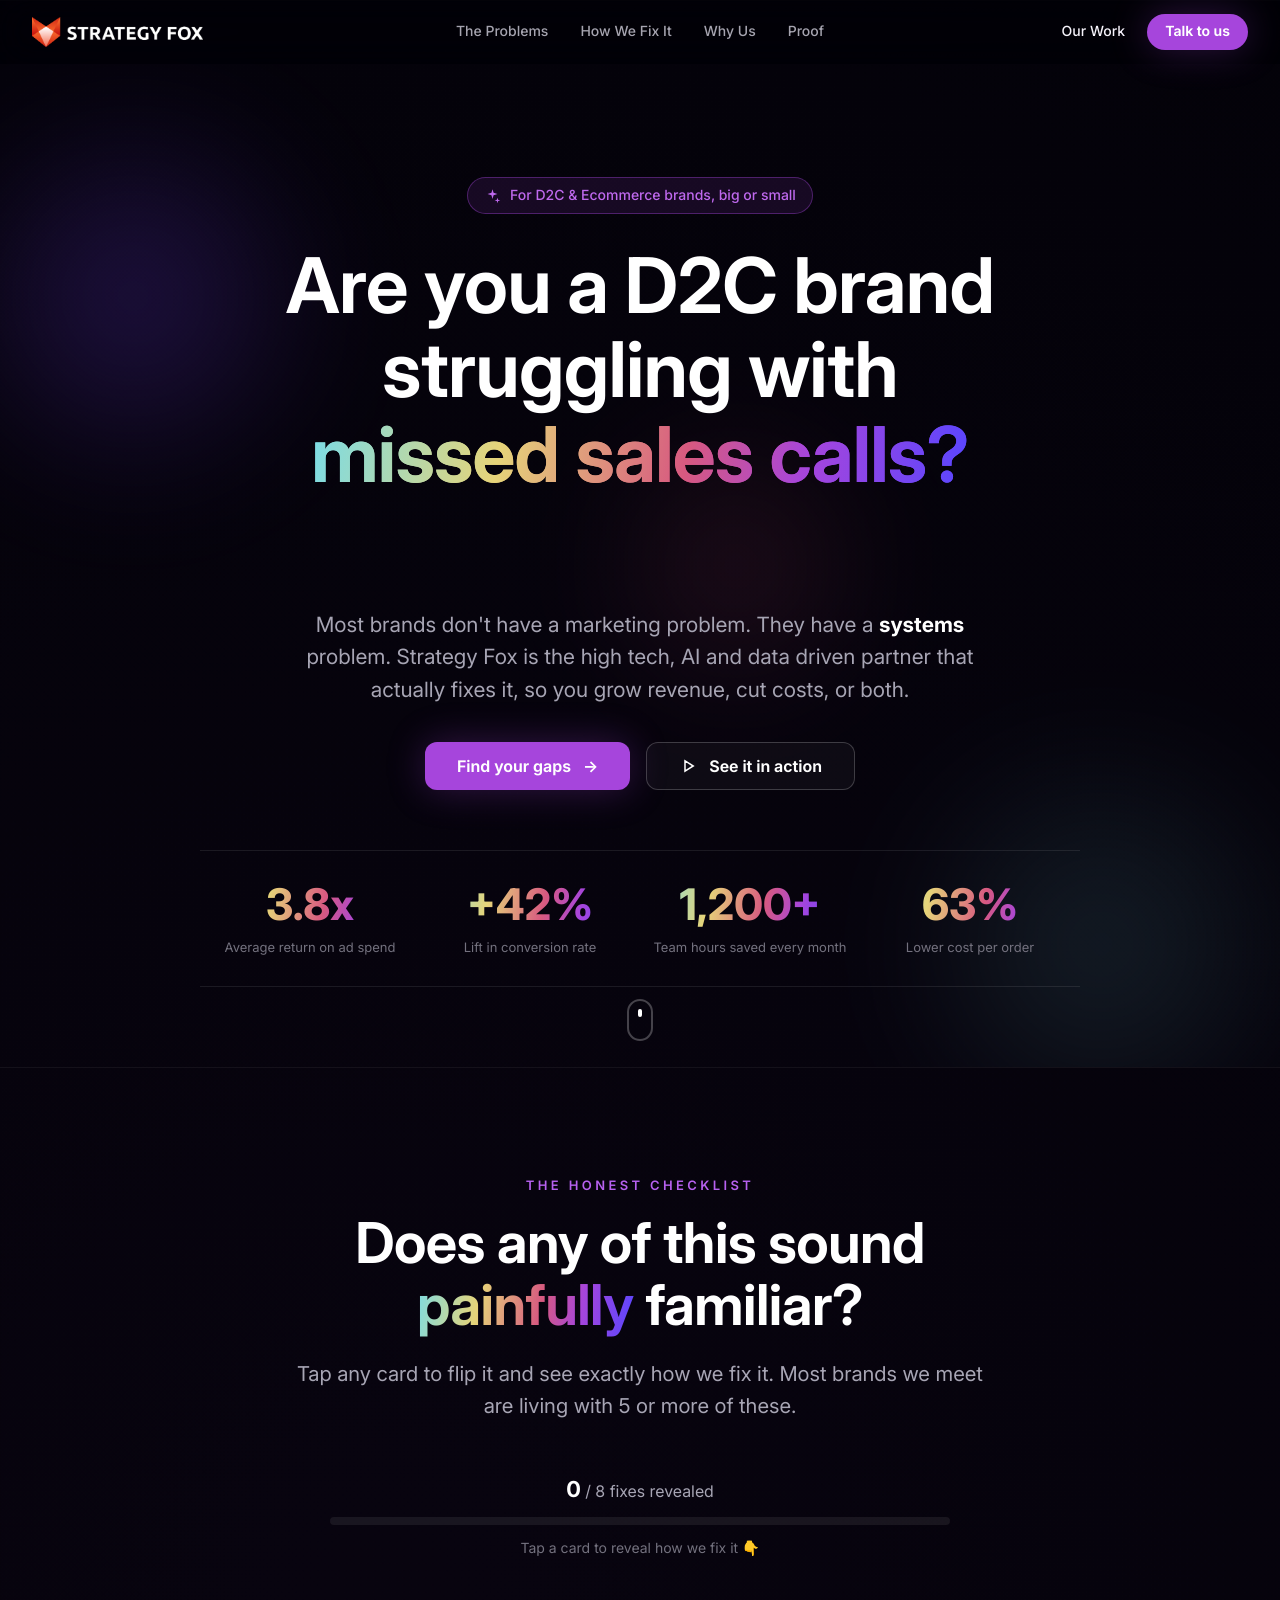
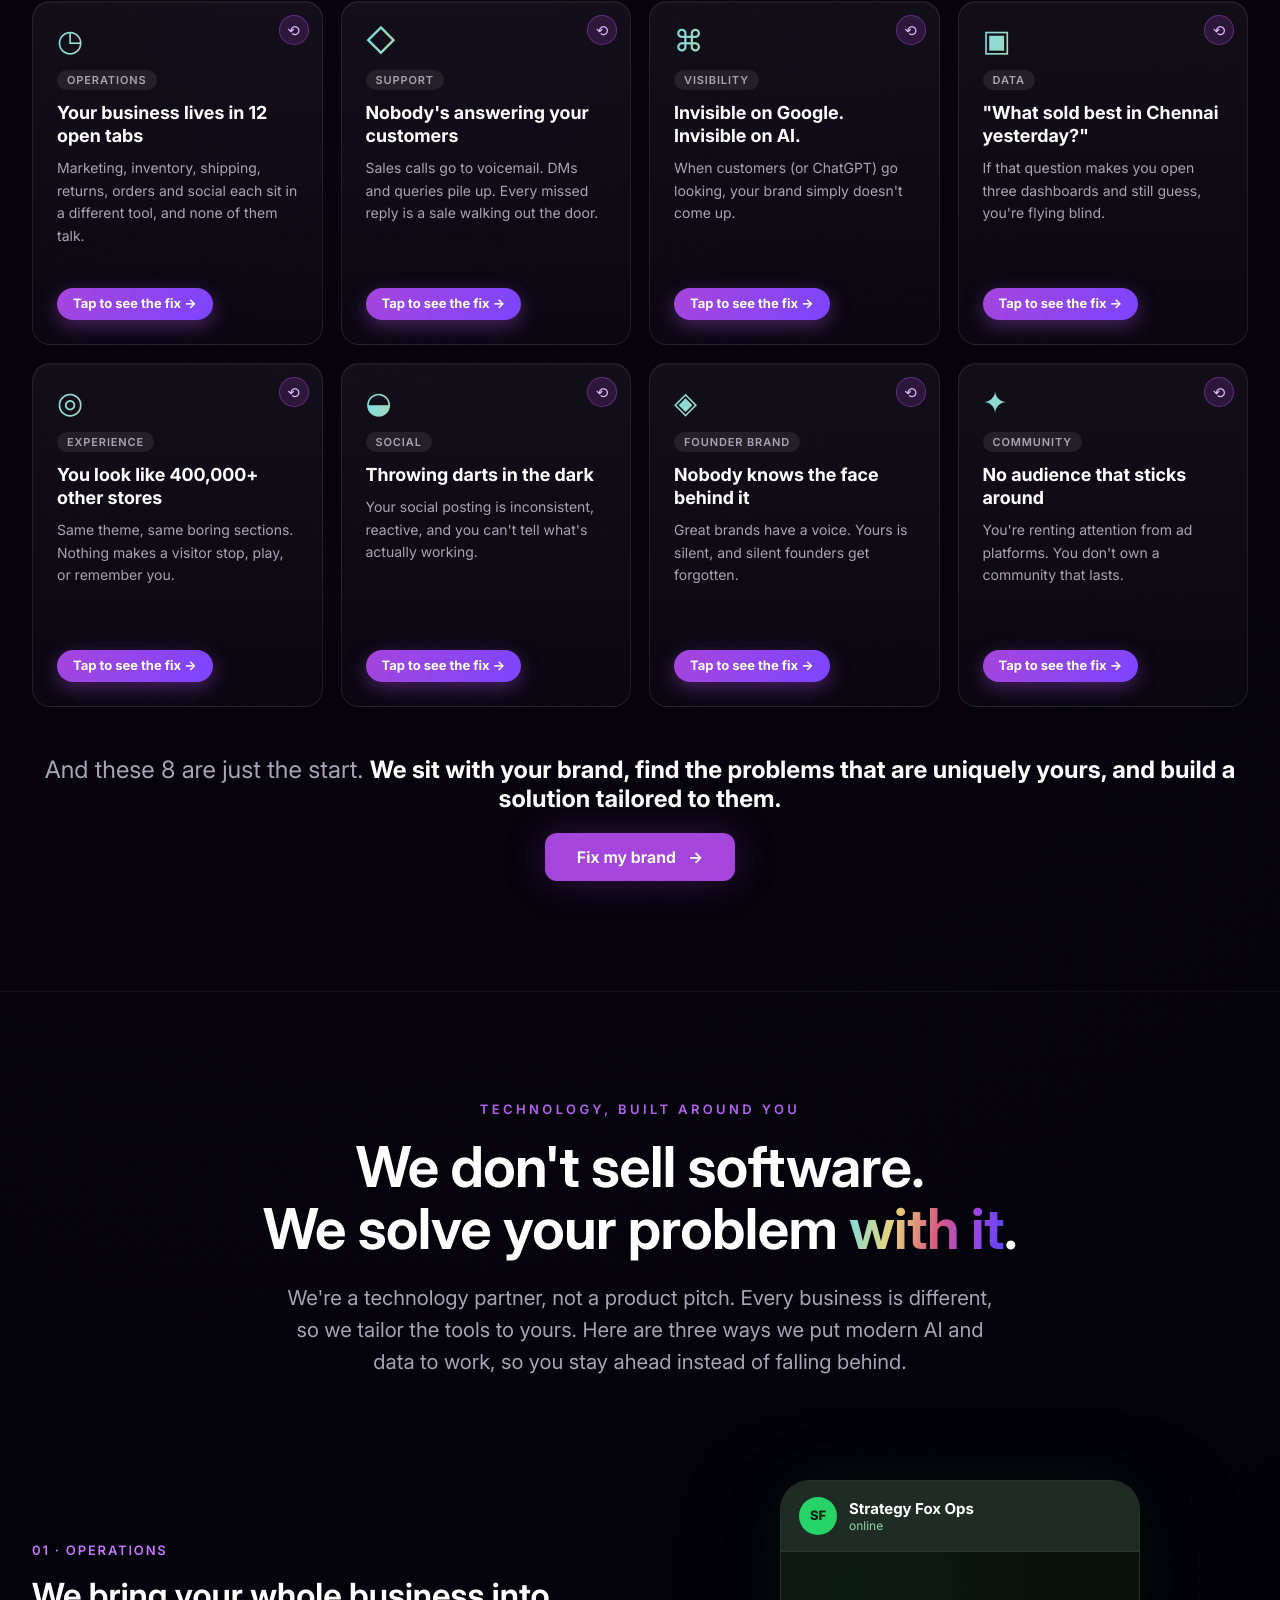
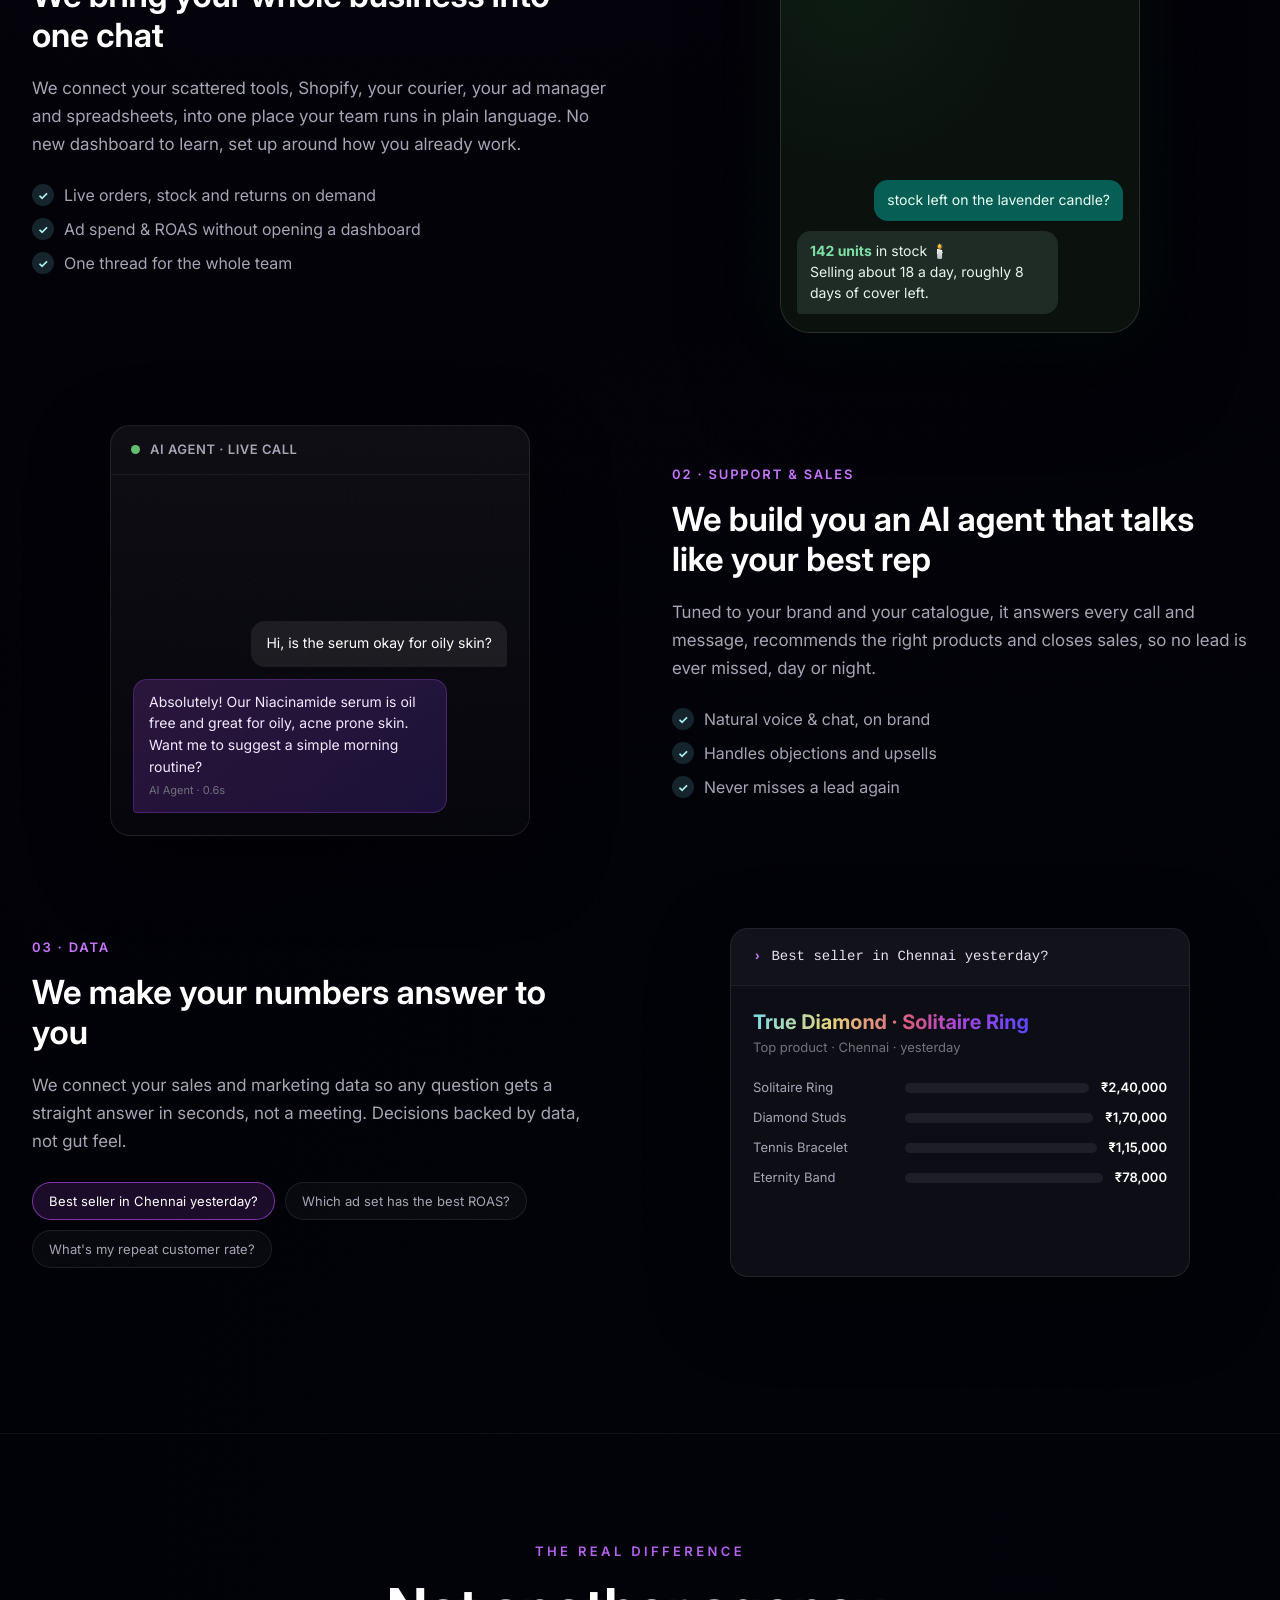
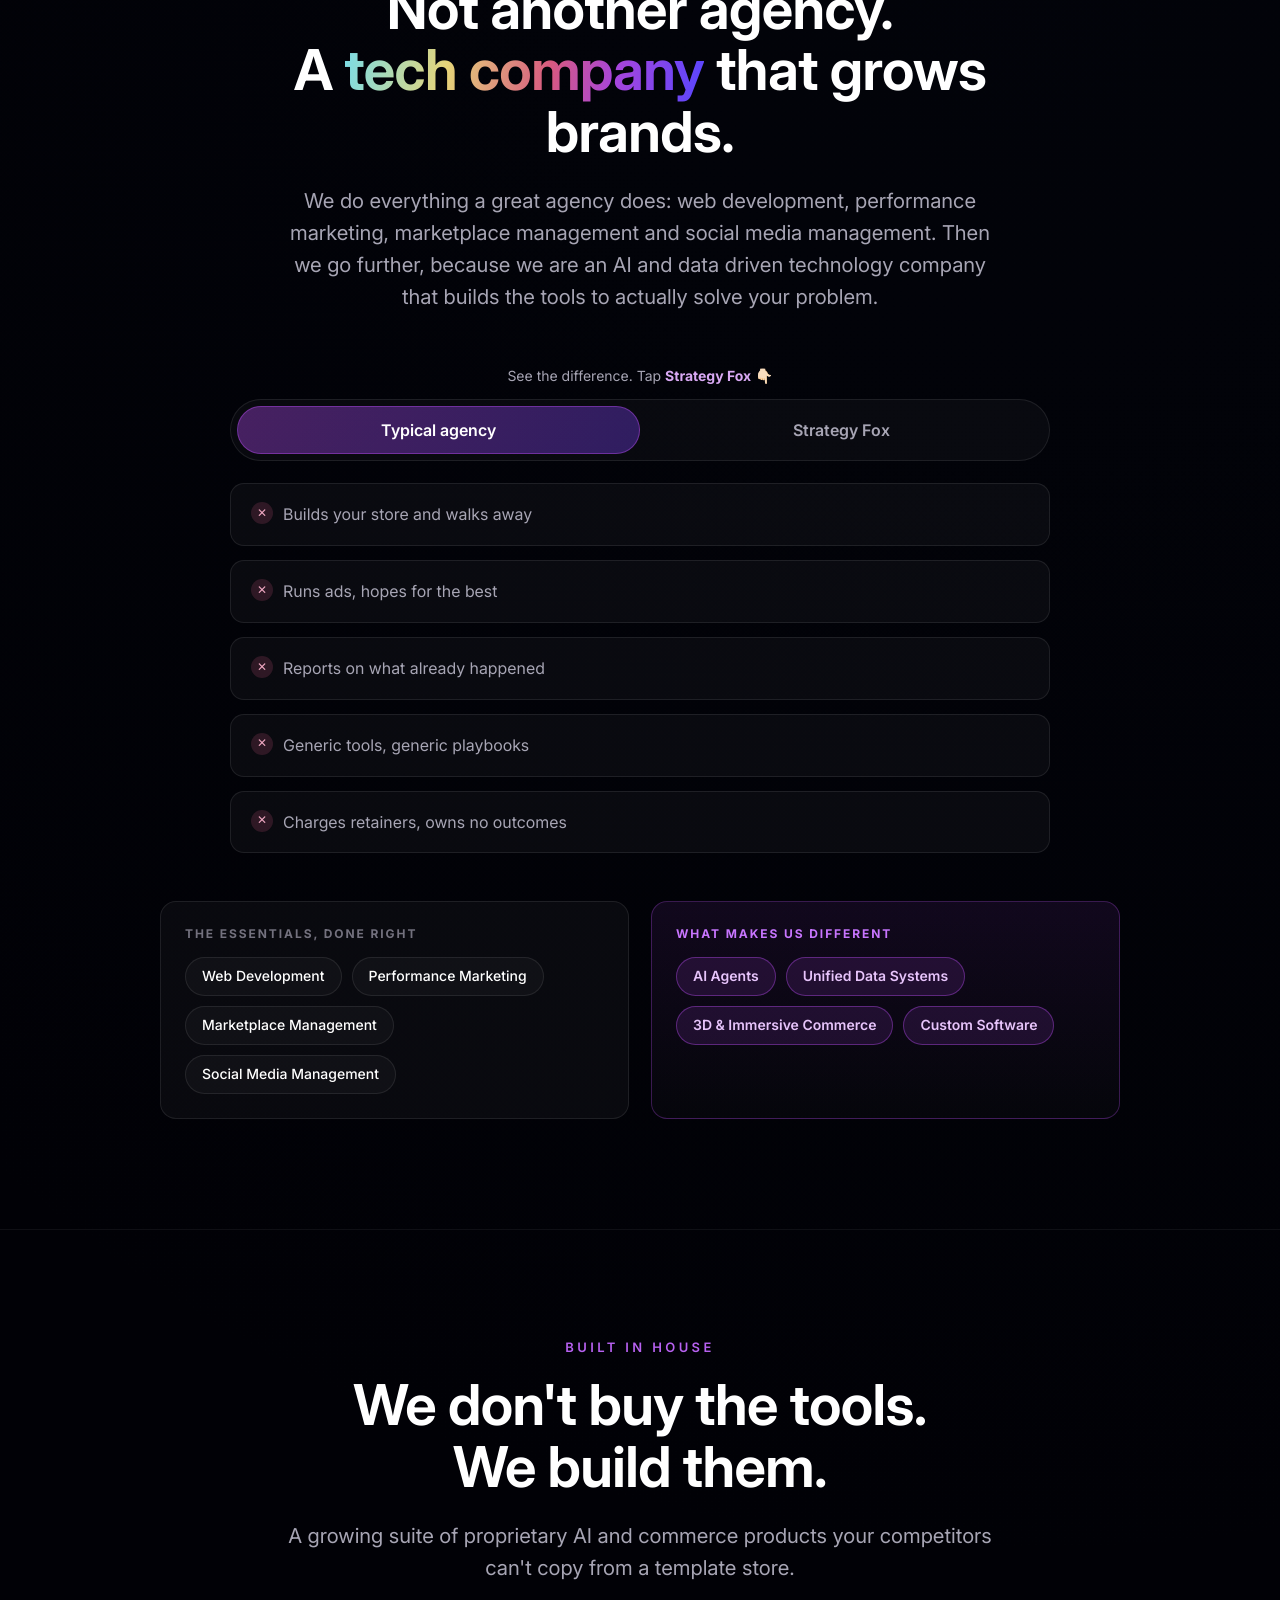
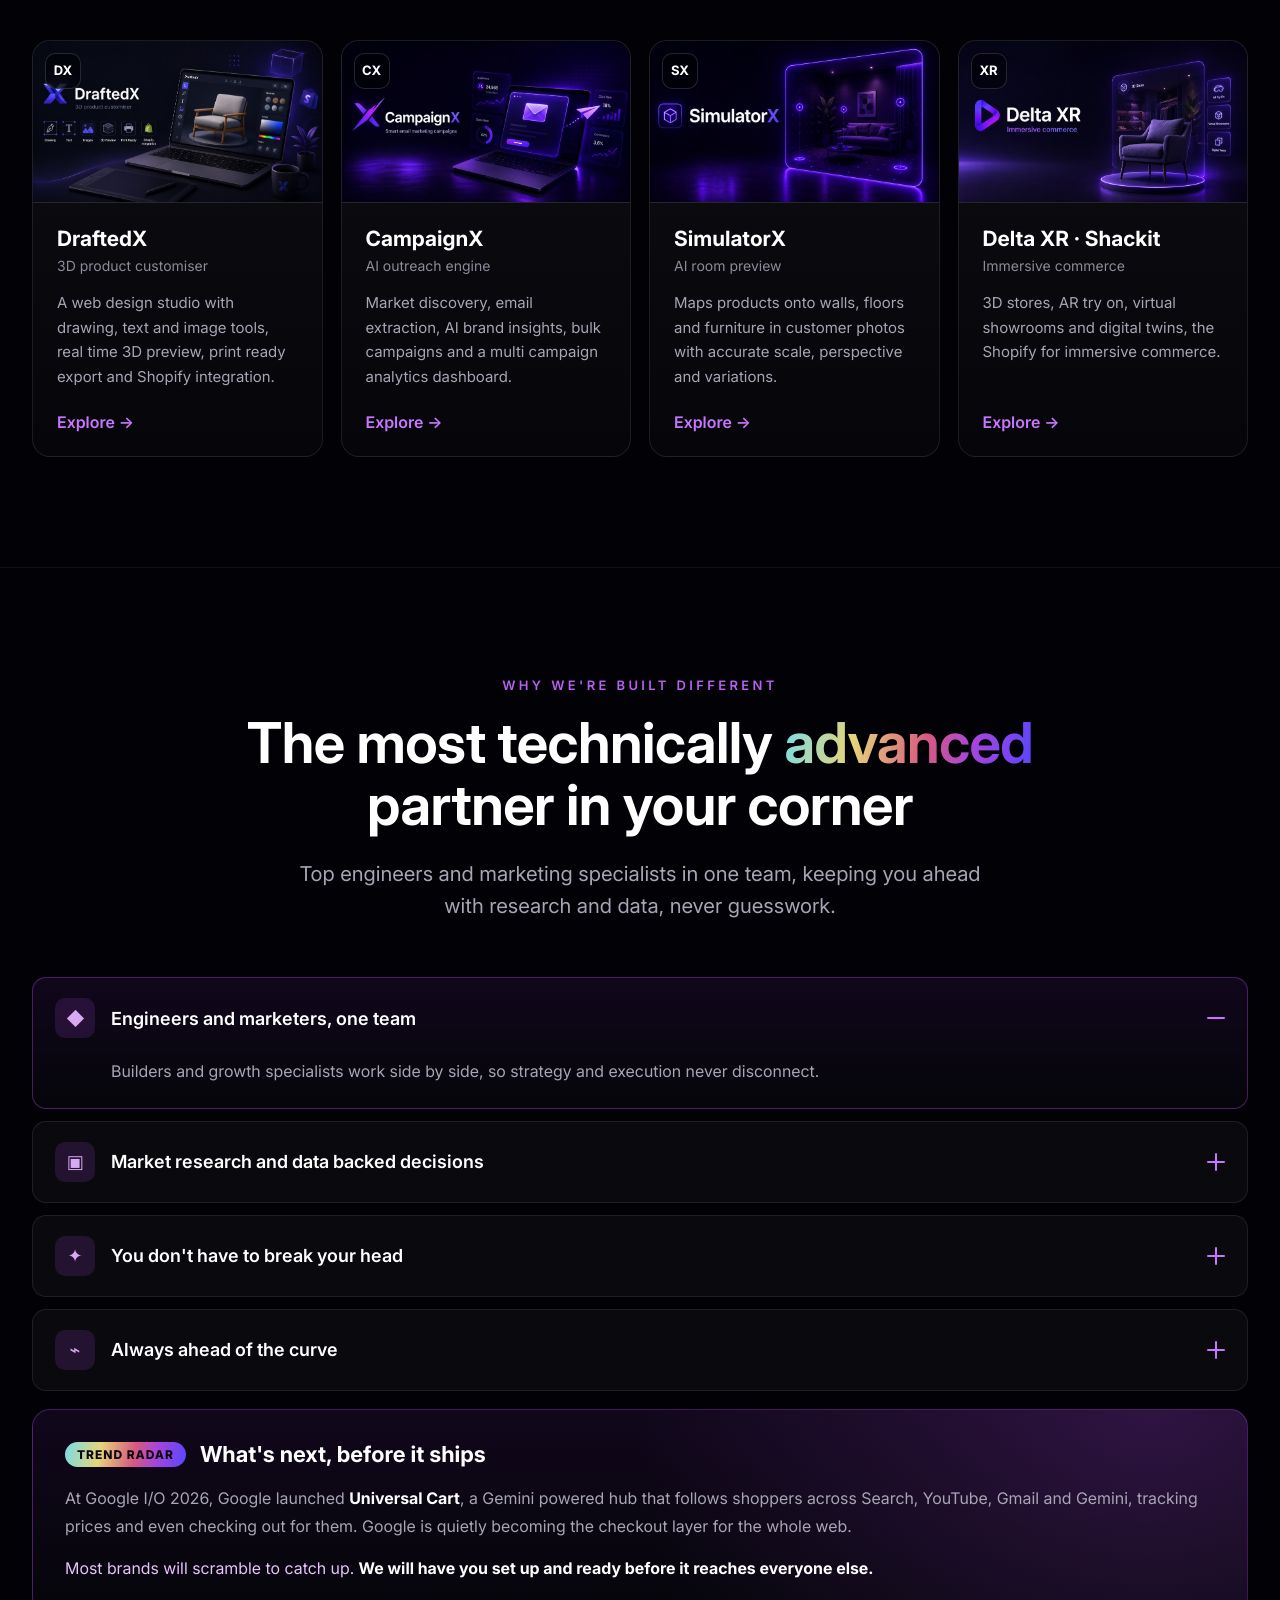
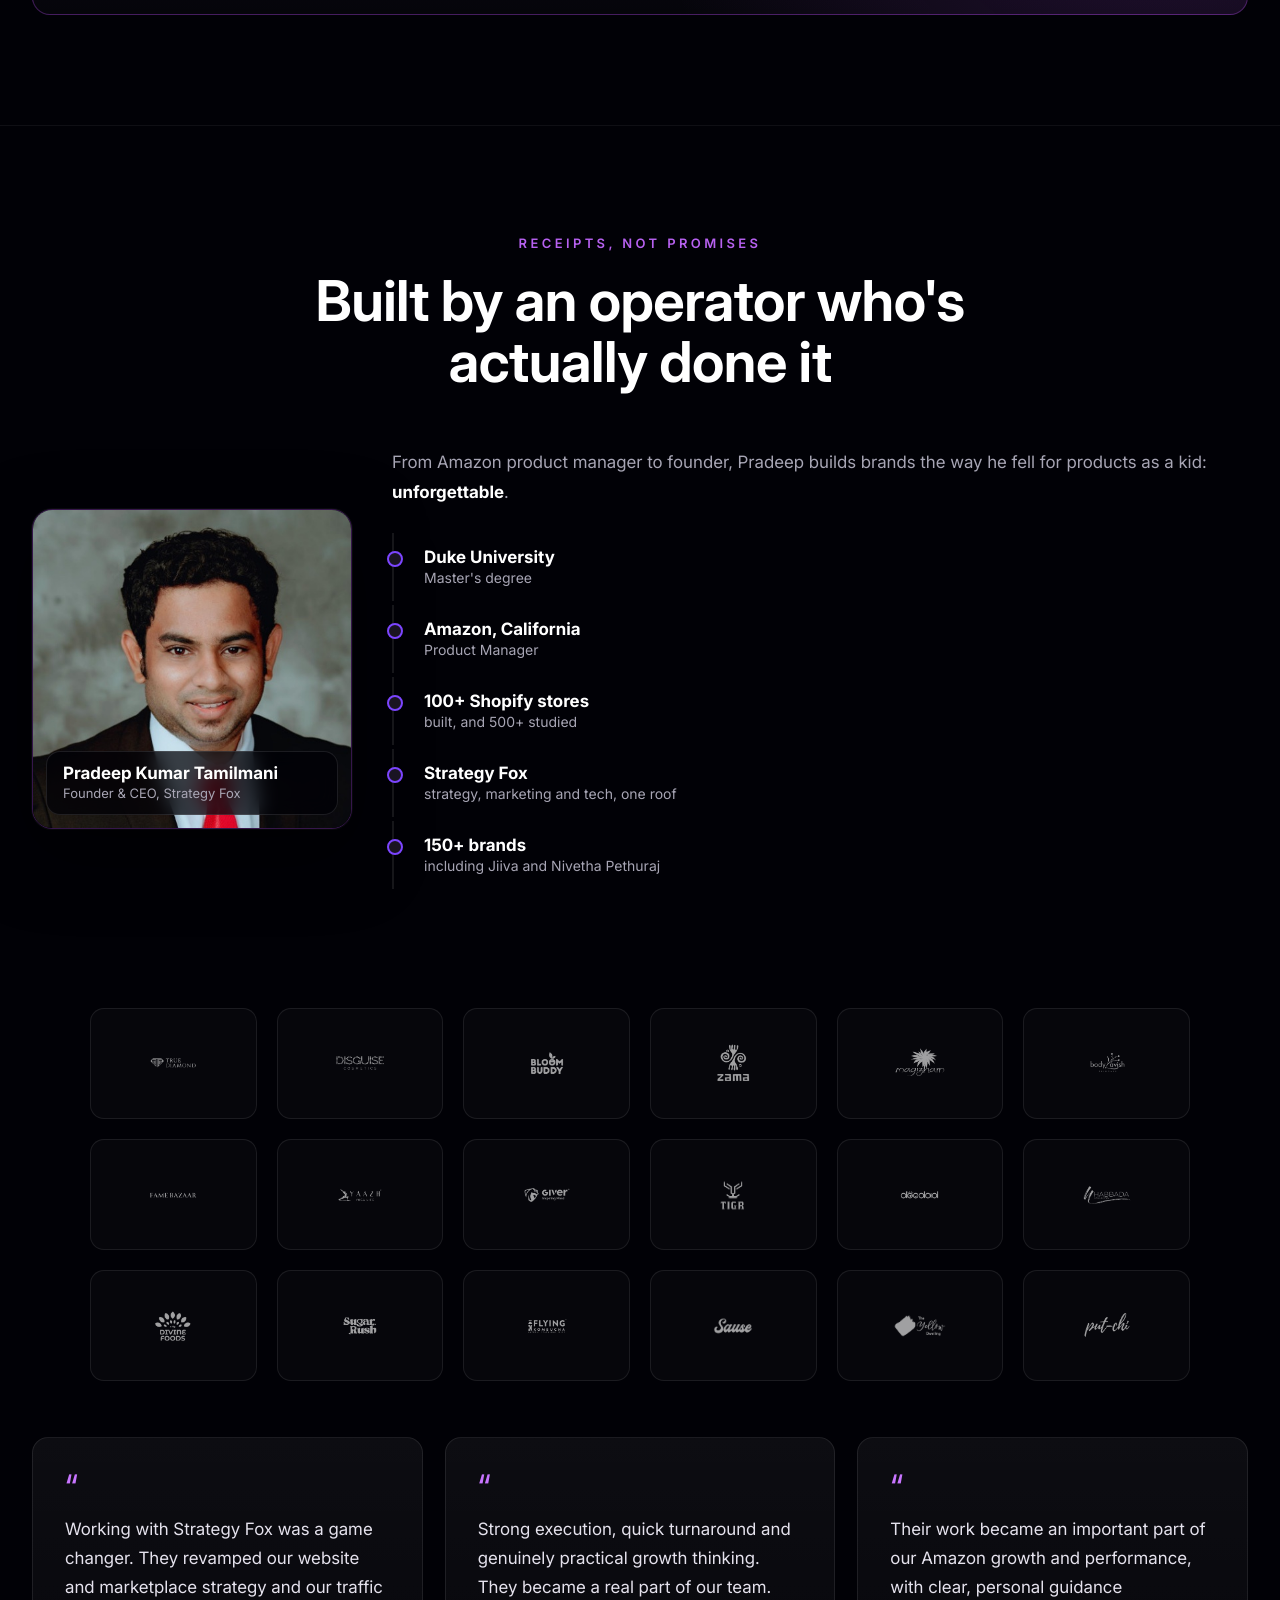
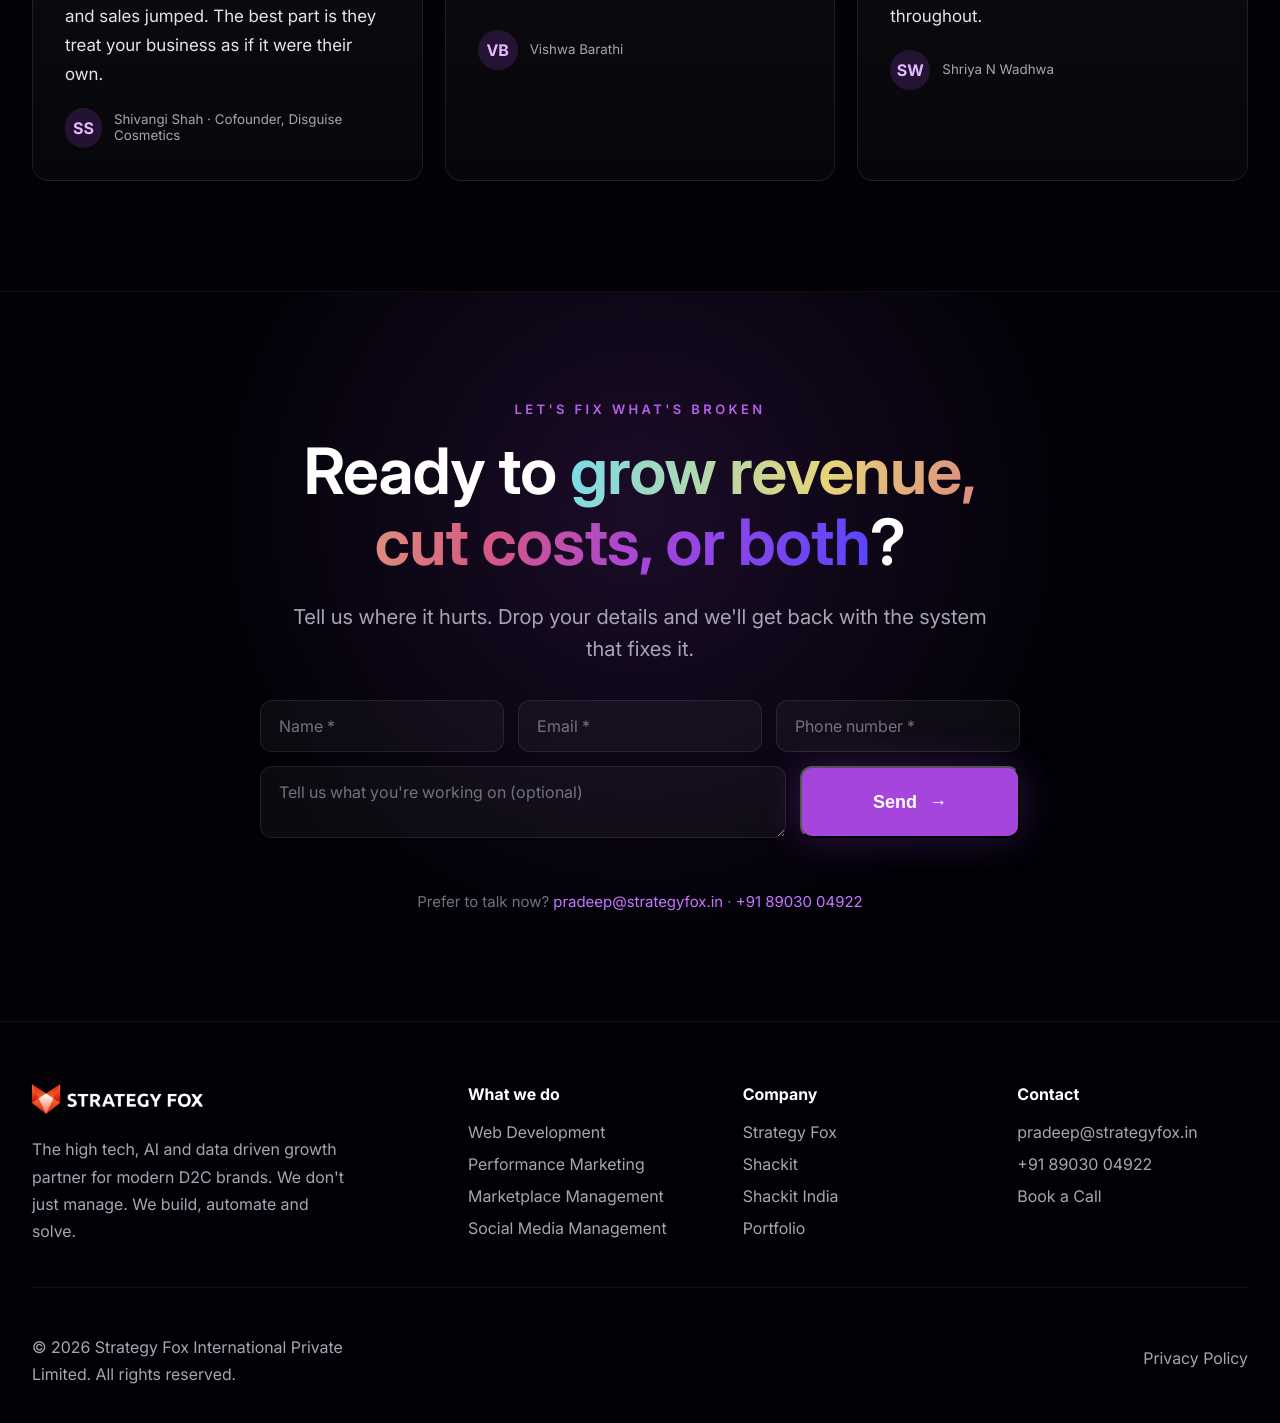
==== commit 8ff8201d: "Stabilize layouts and add brand logo wall - Chat demos and data widget now have fixed-height contain" ====
--- a/index.html
+++ b/index.html
@@ -108,8 +108,8 @@
             For D2C &amp; Ecommerce brands, big or small
           </span>
           <h1 class="reveal">
-            Are you a D2C brand<br />struggling with
-            <span class="rotator" aria-live="polite"><span class="rotator_word">scattered data</span></span>?
+            Are you a D2C brand struggling with
+            <span class="rotator_line"><span class="rotator" aria-live="polite"><span class="rotator_word">scattered data?</span></span></span>
           </h1>
           <p class="hero_text reveal">
             Most brands don't have a marketing problem. They have a <strong>systems</strong> problem.
@@ -392,7 +392,7 @@
           </div>
 
           <div class="toggle_compare reveal">
-            <p class="toggle_hint" id="toggleHint">See the difference. Tap <b>Strategy Fox</b> <span class="hint_hand">👆</span></p>
+            <p class="toggle_hint" id="toggleHint">See the difference. Tap <b>Strategy Fox</b> <span class="hint_hand">👇🏻</span></p>
             <div class="toggle_head">
               <button class="tg active" data-side="them">Typical agency</button>
               <button class="tg pulse" data-side="us">Strategy Fox</button>
@@ -534,11 +534,25 @@
           </div>
 
           <p class="marquee_label reveal">Trusted by 150+ brands across fashion, jewellery, beauty, food, wellness and home</p>
-          <div class="marquee reveal">
-            <div class="marquee_track">
-              <span>True Diamond</span><span>Disguise Cosmetics</span><span>Vero Italy</span><span>Zelviano</span><span>Digitron</span><span>Pixel Pals</span><span>Deyga</span><span>Zama Organics</span><span>Bloom Buddy</span><span>The Yellow Dwelling</span><span>Magizham</span><span>Giver Nutrition</span>
-              <span>True Diamond</span><span>Disguise Cosmetics</span><span>Vero Italy</span><span>Zelviano</span><span>Digitron</span><span>Pixel Pals</span><span>Deyga</span><span>Zama Organics</span><span>Bloom Buddy</span><span>The Yellow Dwelling</span><span>Magizham</span><span>Giver Nutrition</span>
-            </div>
+          <div class="logo_wall reveal">
+            <div class="logo_cell"><img src="assets/logos/true-diamond.png" alt="True Diamond" loading="lazy" /></div>
+            <div class="logo_cell"><img src="assets/logos/disguise.png" alt="Disguise Cosmetics" loading="lazy" /></div>
+            <div class="logo_cell"><img src="assets/logos/bloom-buddy.png" alt="Bloom Buddy" loading="lazy" /></div>
+            <div class="logo_cell"><img src="assets/logos/zama.png" alt="Zama Organics" loading="lazy" /></div>
+            <div class="logo_cell"><img src="assets/logos/magizham.png" alt="Magizham" loading="lazy" /></div>
+            <div class="logo_cell"><img src="assets/logos/body-lavish.png" alt="Body Lavish" loading="lazy" /></div>
+            <div class="logo_cell"><img src="assets/logos/fame-bazaar.png" alt="Fame Bazaar" loading="lazy" /></div>
+            <div class="logo_cell"><img src="assets/logos/yaazh.png" alt="Yaazh Naturals" loading="lazy" /></div>
+            <div class="logo_cell"><img src="assets/logos/giver.png" alt="Giver Nutrition" loading="lazy" /></div>
+            <div class="logo_cell"><img src="assets/logos/tigr.png" alt="TIGR" loading="lazy" /></div>
+            <div class="logo_cell"><img src="assets/logos/doodad.png" alt="Doodad" loading="lazy" /></div>
+            <div class="logo_cell"><img src="assets/logos/habbada.png" alt="Habbada Fashions" loading="lazy" /></div>
+            <div class="logo_cell"><img src="assets/logos/divine-foods.png" alt="The Divine Foods" loading="lazy" /></div>
+            <div class="logo_cell"><img src="assets/logos/sugar-rush.png" alt="Sugar Rush" loading="lazy" /></div>
+            <div class="logo_cell"><img src="assets/logos/flying-kombucha.png" alt="Flying Kombucha" loading="lazy" /></div>
+            <div class="logo_cell"><img src="assets/logos/sause.png" alt="House of Sause" loading="lazy" /></div>
+            <div class="logo_cell"><img src="assets/logos/yellow.png" alt="The Yellow Dwelling" loading="lazy" /></div>
+            <div class="logo_cell"><img src="assets/logos/put-chi.png" alt="Put Chi" loading="lazy" /></div>
           </div>
 
           <div class="quote_grid">
--- a/styles.css
+++ b/styles.css
@@ -382,6 +382,11 @@
 }
 
 /* rotator */
+.rotator_line {
+  display: block;
+  min-height: 2.2em;
+}
+
 .rotator {
   display: inline-block;
   position: relative;
@@ -878,10 +883,12 @@
 }
 
 .phone_body {
-  min-height: 360px;
+  height: 380px;
+  overflow: hidden;
   padding: 18px 16px;
   display: flex;
   flex-direction: column;
+  justify-content: flex-end;
   gap: 10px;
   background:
     radial-gradient(circle at 20% 10%, rgba(37,211,102,0.05), transparent 40%),
@@ -989,10 +996,12 @@
 }
 
 .chat_body {
-  min-height: 320px;
+  height: 360px;
+  overflow: hidden;
   padding: 22px;
   display: flex;
   flex-direction: column;
+  justify-content: flex-end;
   gap: 12px;
 }
 
@@ -1057,7 +1066,8 @@
 
 .data_answer {
   padding: 24px 22px;
-  min-height: 220px;
+  height: 290px;
+  overflow: hidden;
 }
 
 .data_kpi b {
@@ -1560,39 +1570,48 @@
 .marquee_label {
   text-align: center;
   color: var(--quiet);
-  font-size: 14px;
-  margin-bottom: 22px;
-}
-
-.marquee {
-  position: relative;
-  overflow: hidden;
-  margin-bottom: 56px;
-  -webkit-mask-image: linear-gradient(90deg, transparent, #000 12%, #000 88%, transparent);
-  mask-image: linear-gradient(90deg, transparent, #000 12%, #000 88%, transparent);
-}
-
-.marquee_track {
-  display: flex;
-  gap: 48px;
-  width: max-content;
-  animation: scrollx 32s linear infinite;
-}
-
-.marquee:hover .marquee_track {
-  animation-play-state: paused;
-}
-
-.marquee_track span {
-  color: #9b9aa5;
-  font-size: 20px;
-  font-weight: 640;
-  white-space: nowrap;
-  opacity: 0.7;
-}
-
-@keyframes scrollx {
-  to { transform: translateX(-50%); }
+  font-size: 15px;
+  margin-bottom: 40px;
+}
+
+.logo_wall {
+  display: grid;
+  grid-template-columns: repeat(6, 1fr);
+  gap: 20px;
+  max-width: 1100px;
+  margin: 0 auto 56px;
+}
+
+.logo_cell {
+  display: grid;
+  place-items: center;
+  aspect-ratio: 3 / 2;
+  padding: 22px;
+  border: 1px solid var(--line);
+  border-radius: 14px;
+  background: rgba(255,255,255,0.025);
+  transition: border-color 0.25s ease, background 0.25s ease, transform 0.25s ease;
+}
+
+.logo_cell:hover {
+  border-color: rgba(166,69,220,0.4);
+  background: rgba(255,255,255,0.05);
+  transform: translateY(-3px);
+}
+
+.logo_cell img {
+  max-width: 100%;
+  max-height: 54px;
+  width: auto;
+  height: auto;
+  object-fit: contain;
+  filter: brightness(0) invert(1);
+  opacity: 0.62;
+  transition: opacity 0.25s ease;
+}
+
+.logo_cell:hover img {
+  opacity: 1;
 }
 
 .quote_grid {
@@ -2137,6 +2156,9 @@
   .quote_grid {
     grid-template-columns: 1fr;
   }
+  .logo_wall {
+    grid-template-columns: repeat(3, 1fr);
+  }
   .footer_grid {
     grid-template-columns: repeat(2, 1fr);
   }
@@ -2178,6 +2200,13 @@
   .edge_grid {
     grid-template-columns: 1fr;
   }
+  .logo_wall {
+    grid-template-columns: repeat(2, 1fr);
+    gap: 14px;
+  }
+  .logo_cell img {
+    max-height: 46px;
+  }
   .form_row3,
   .form_row2 {
     grid-template-columns: 1fr;
